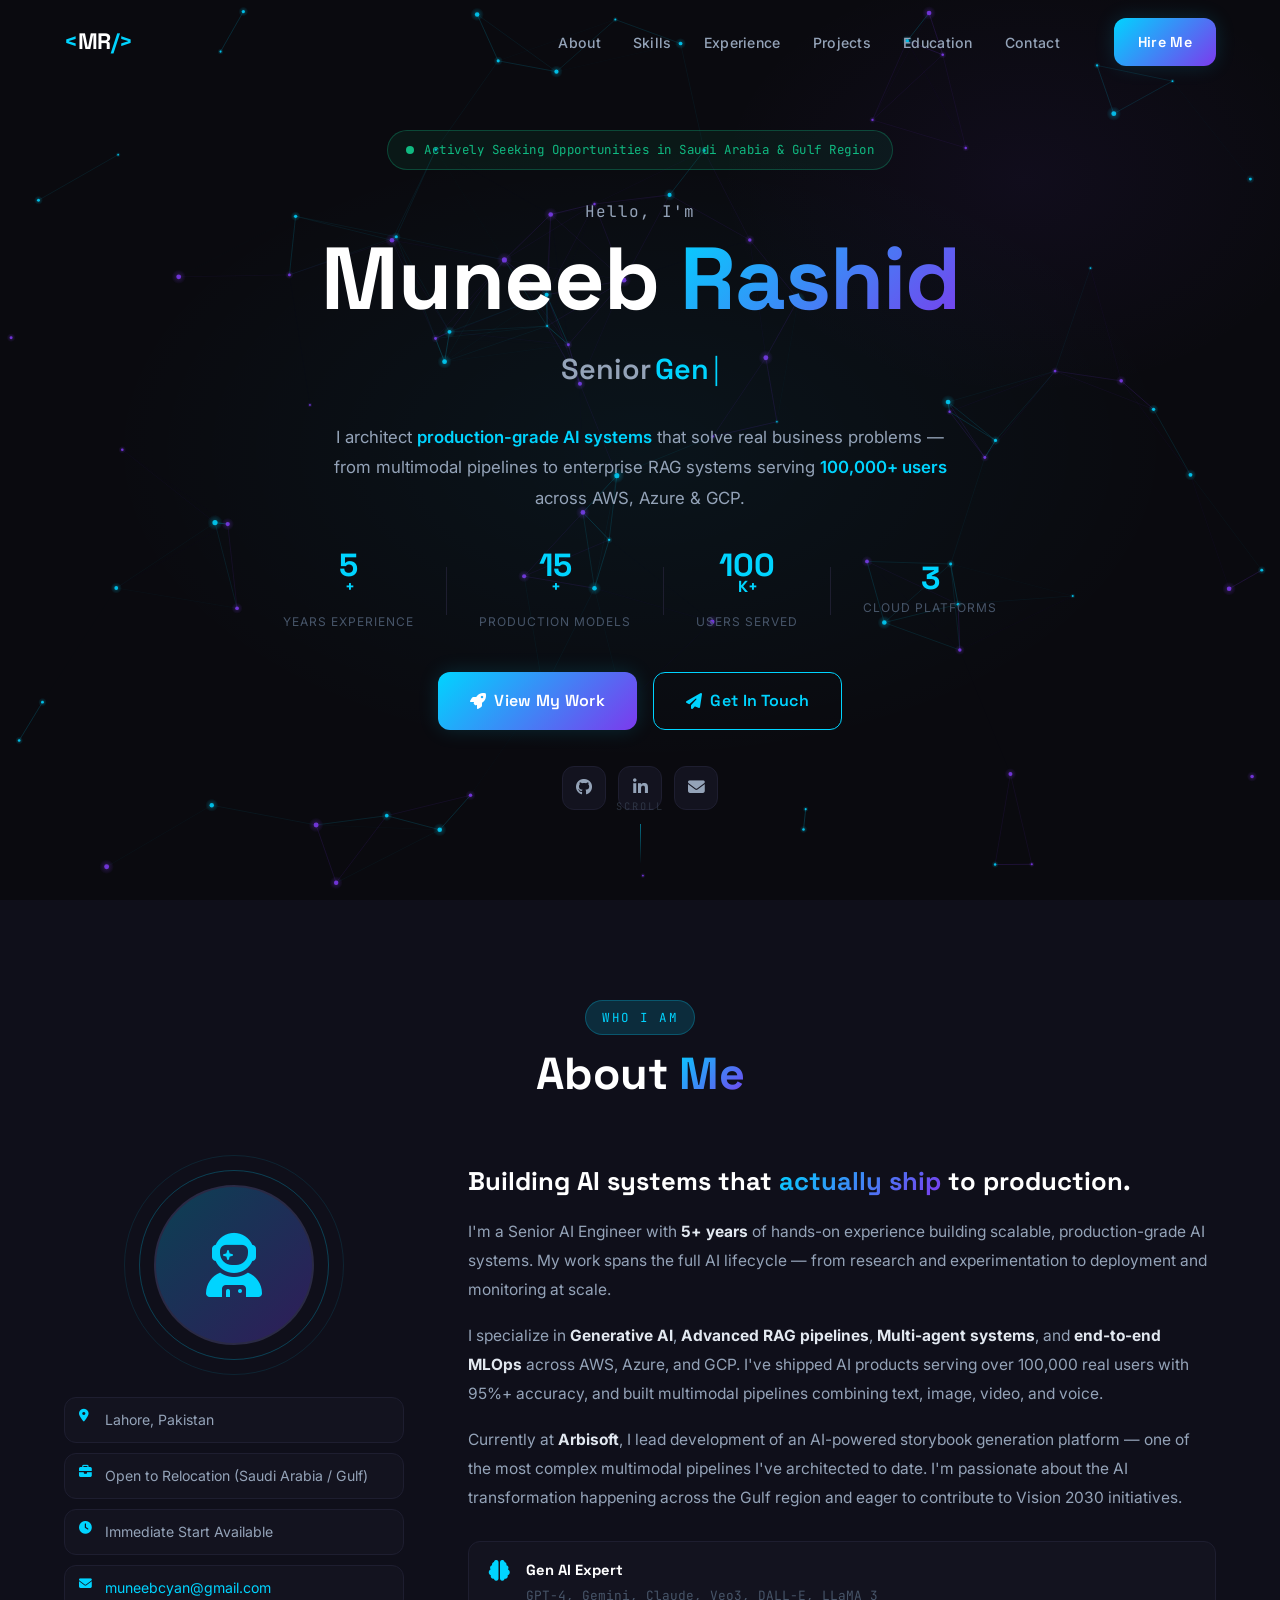
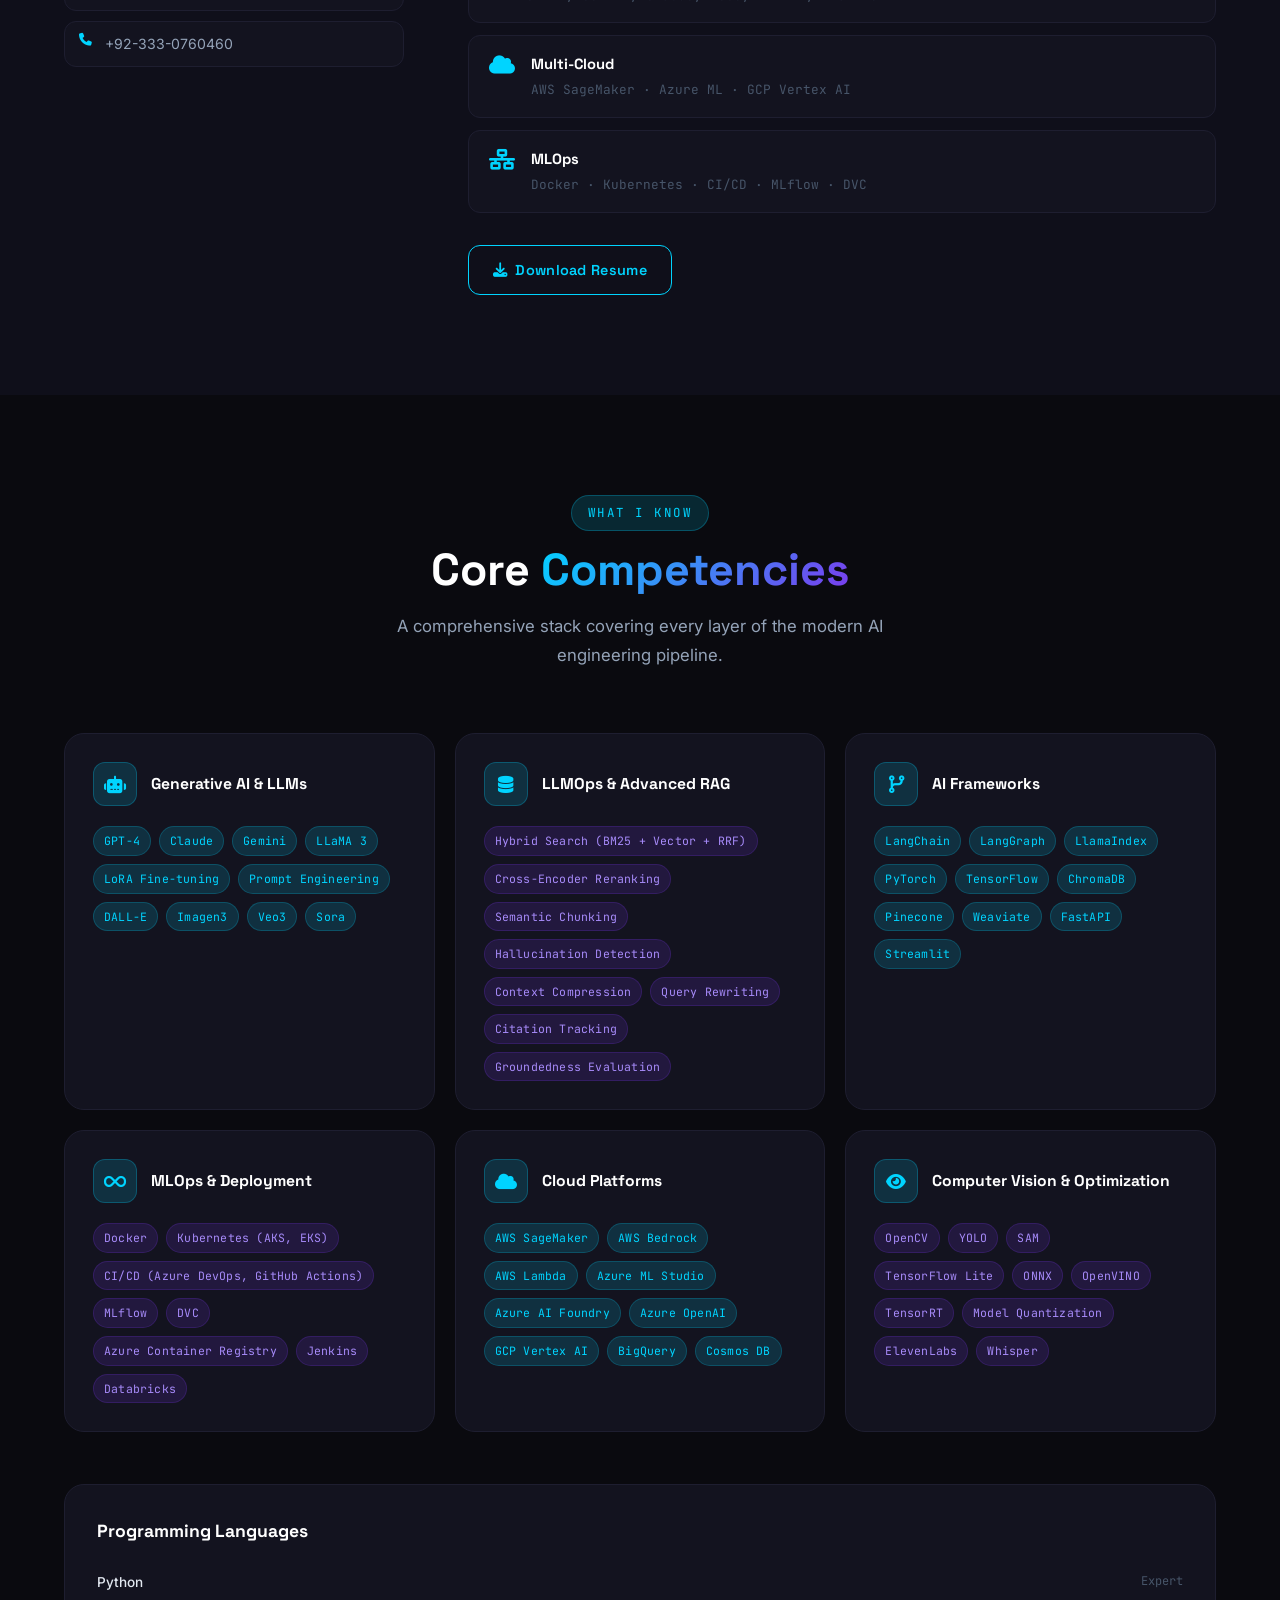
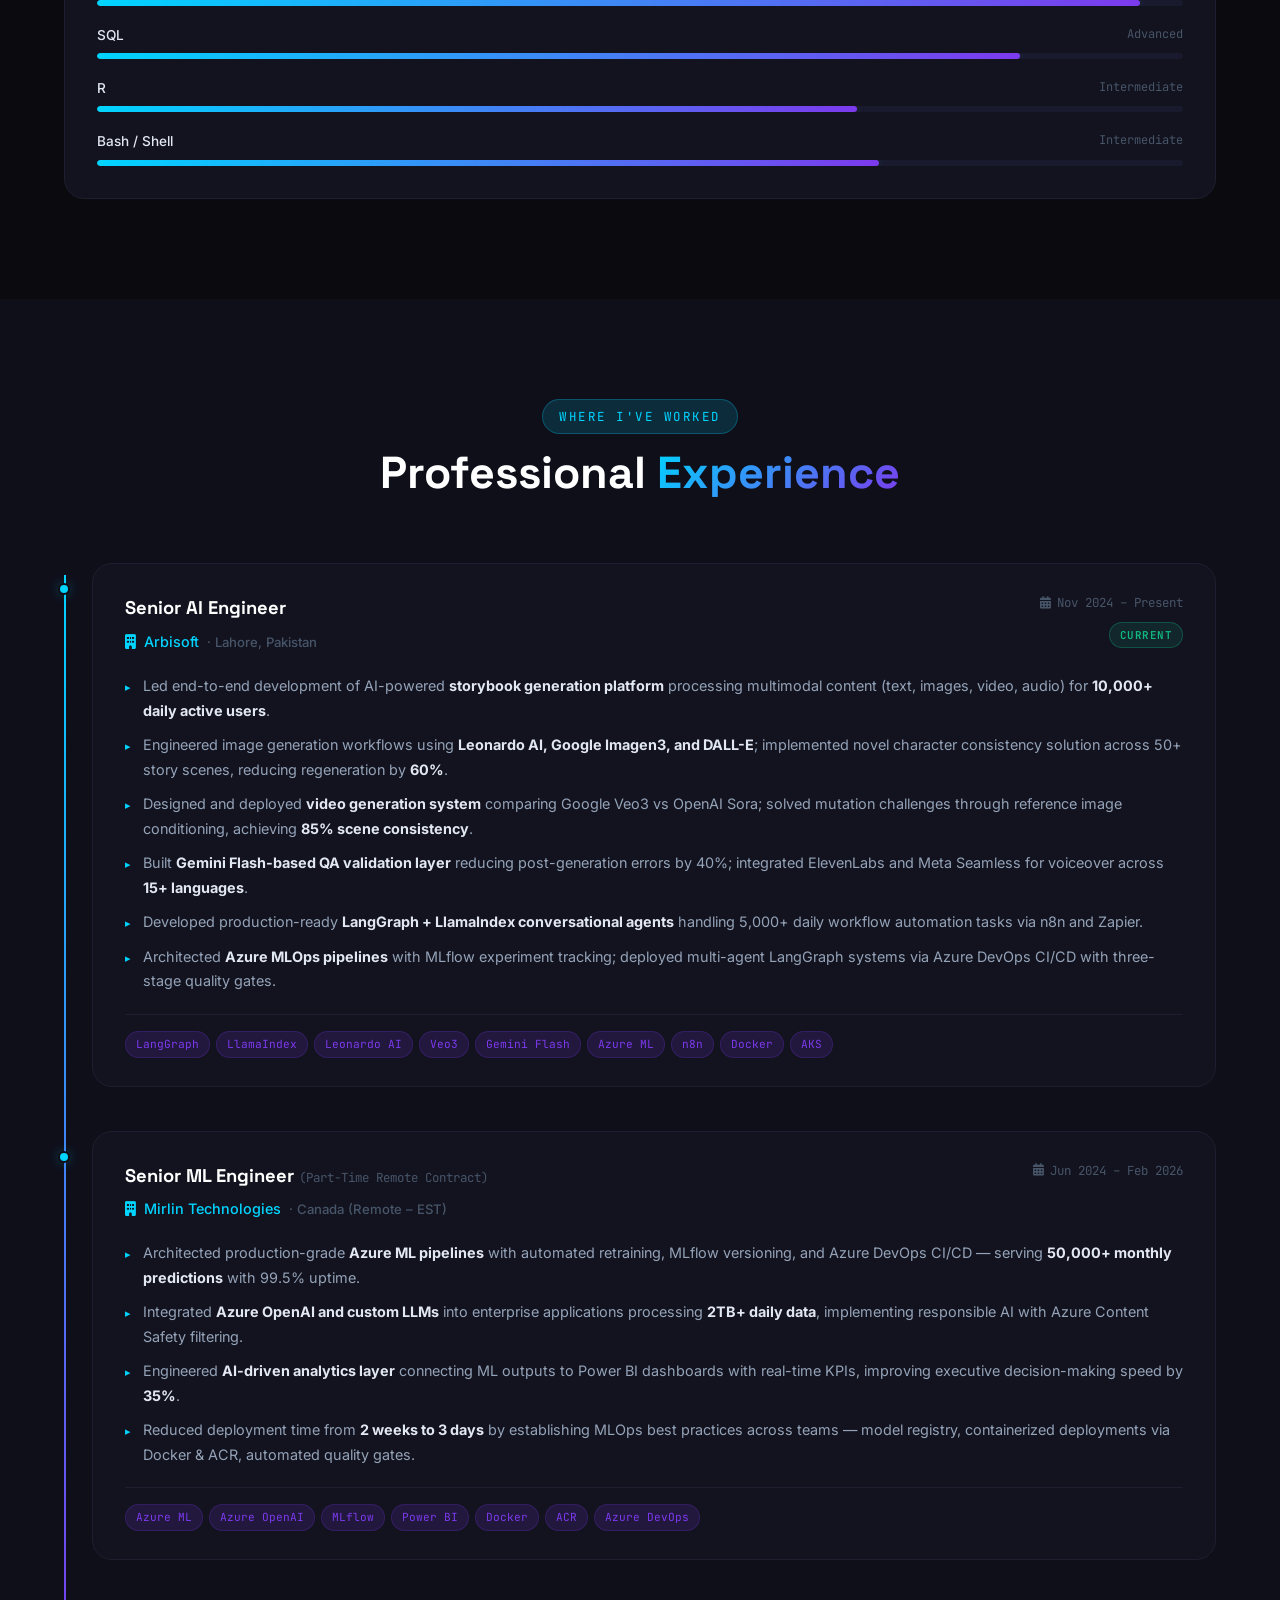
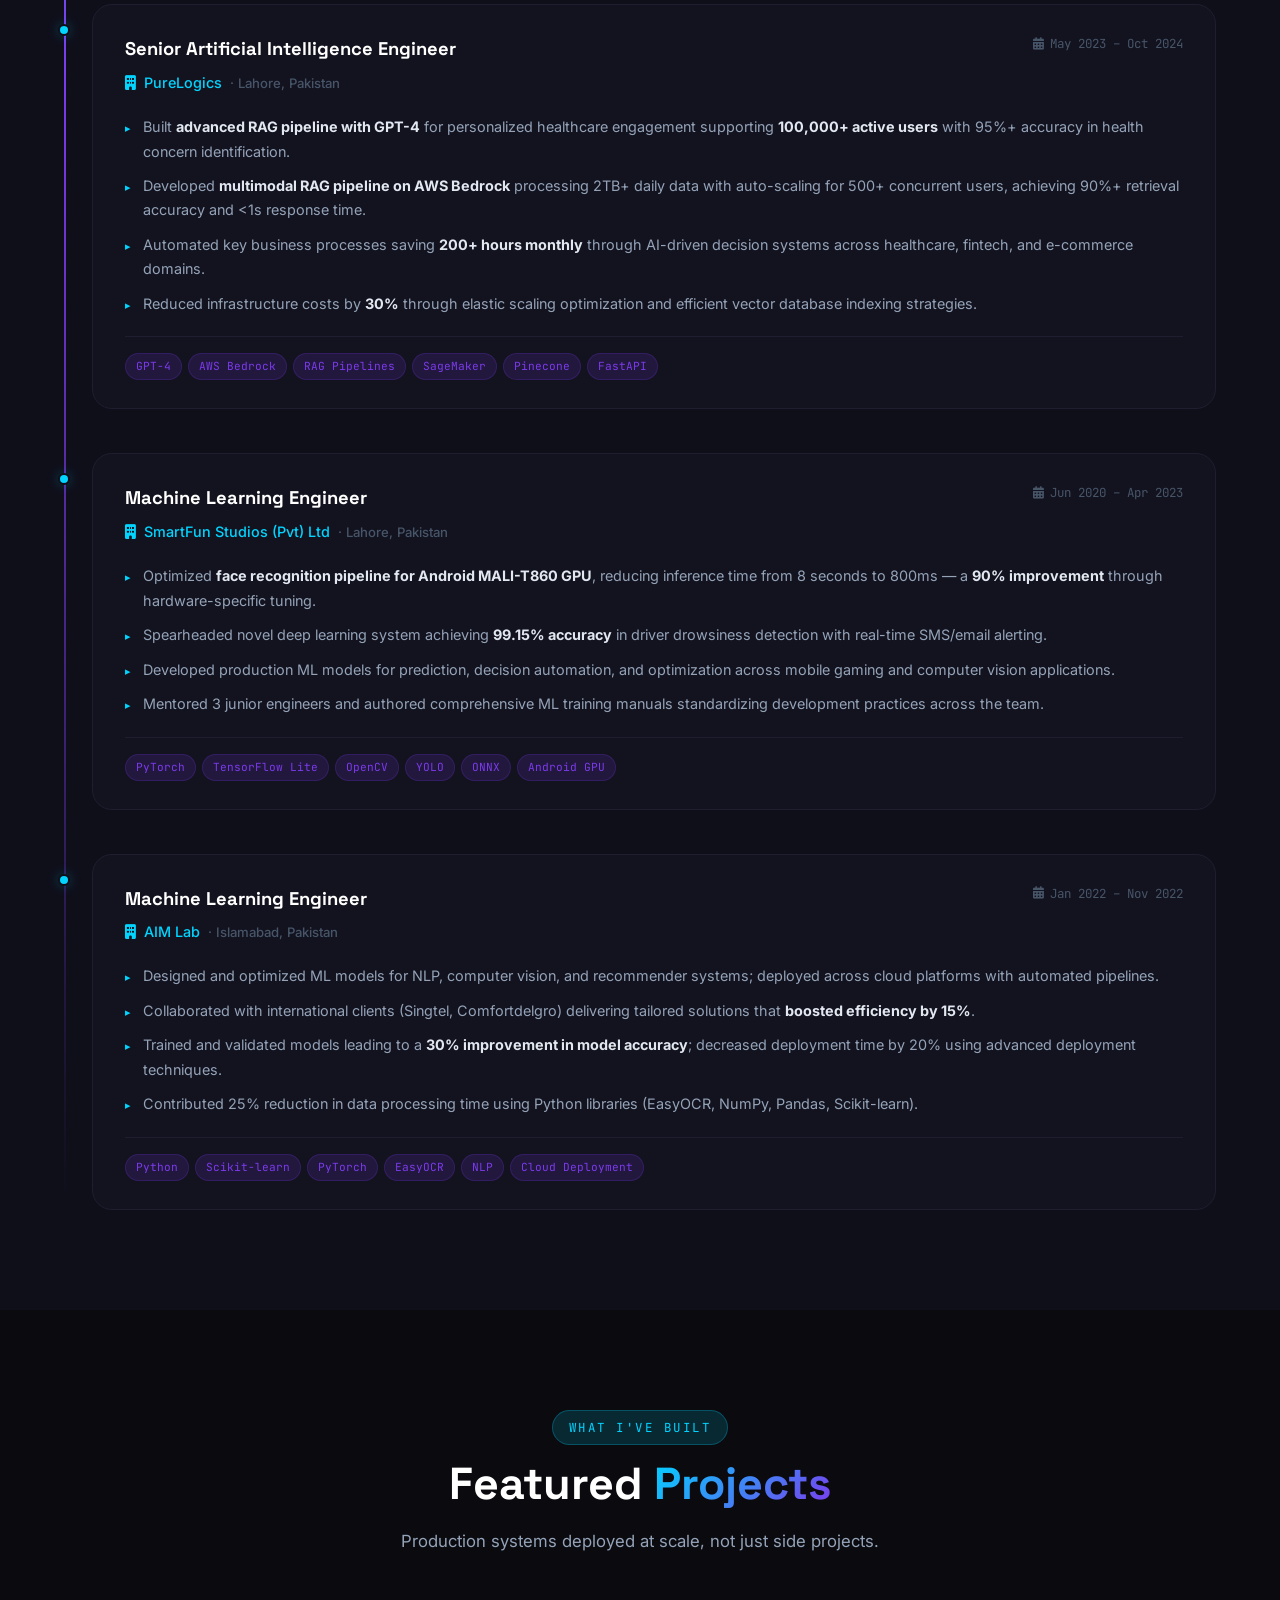
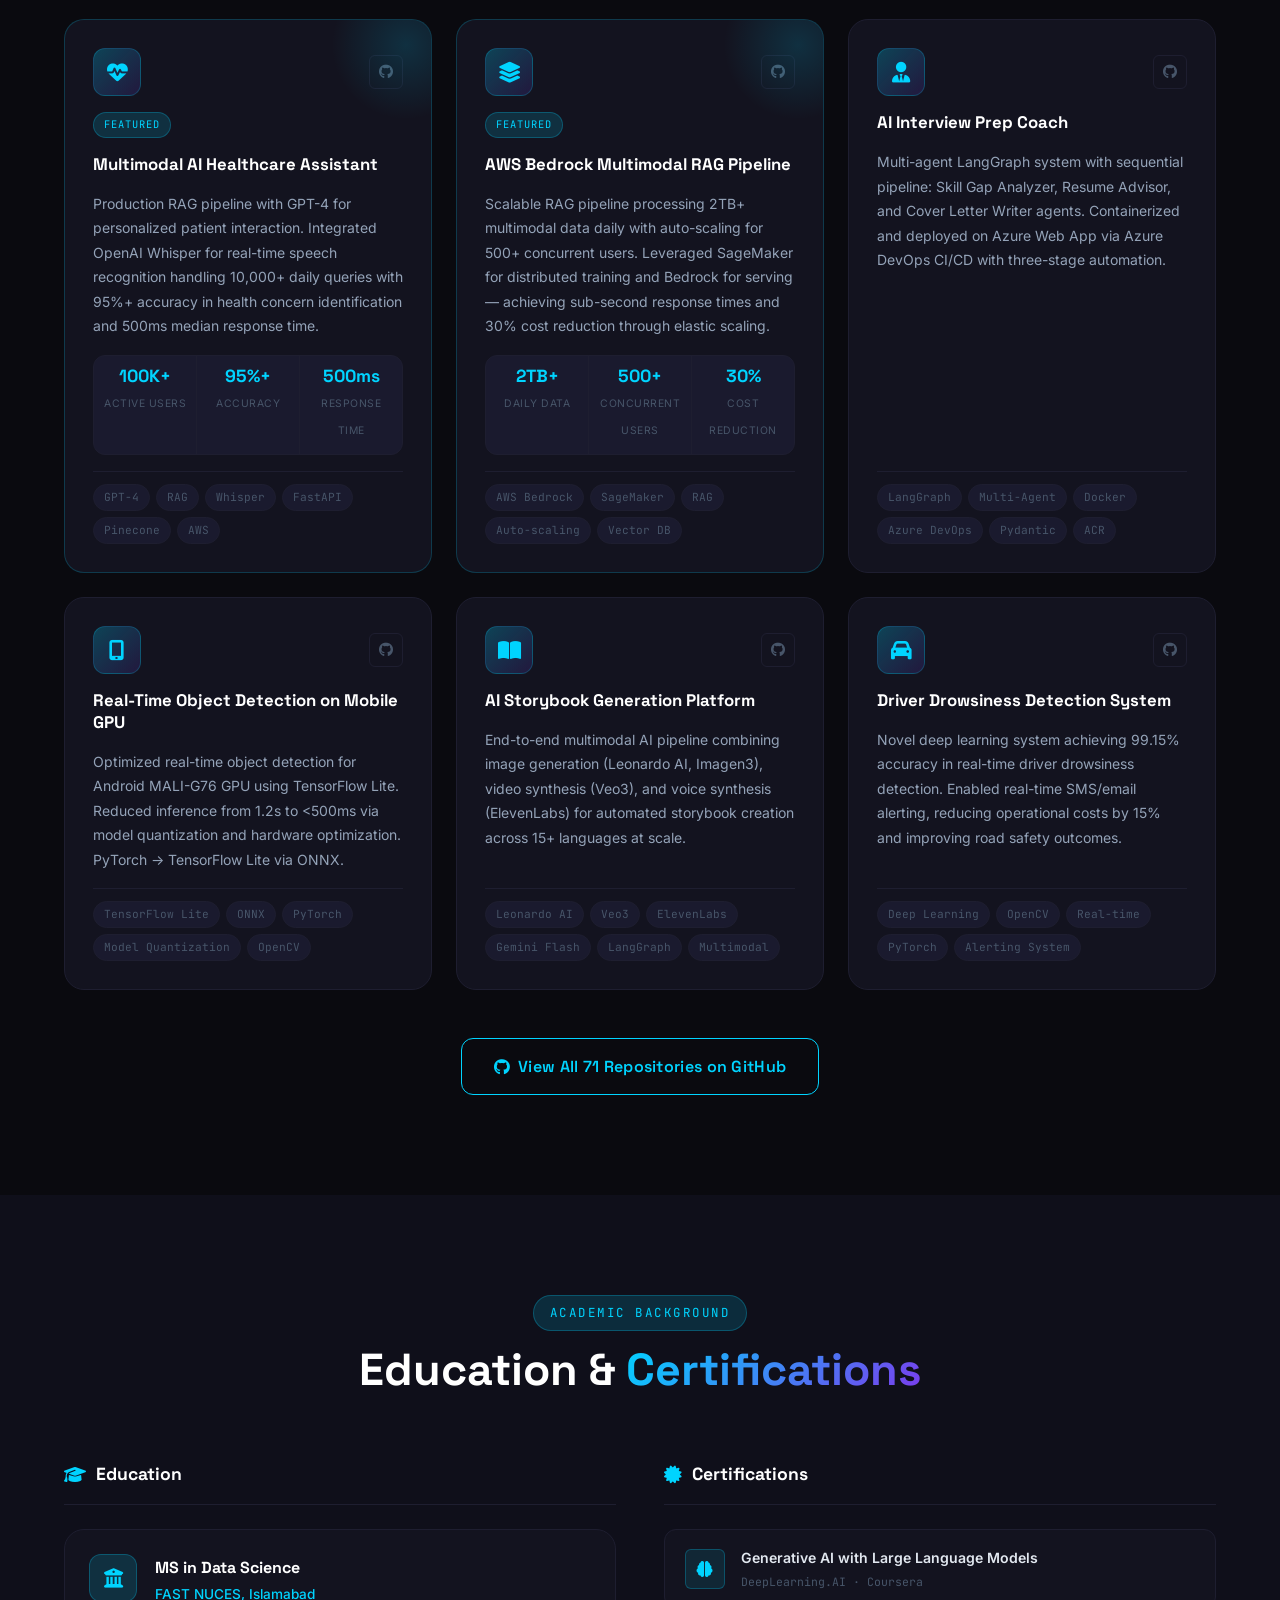
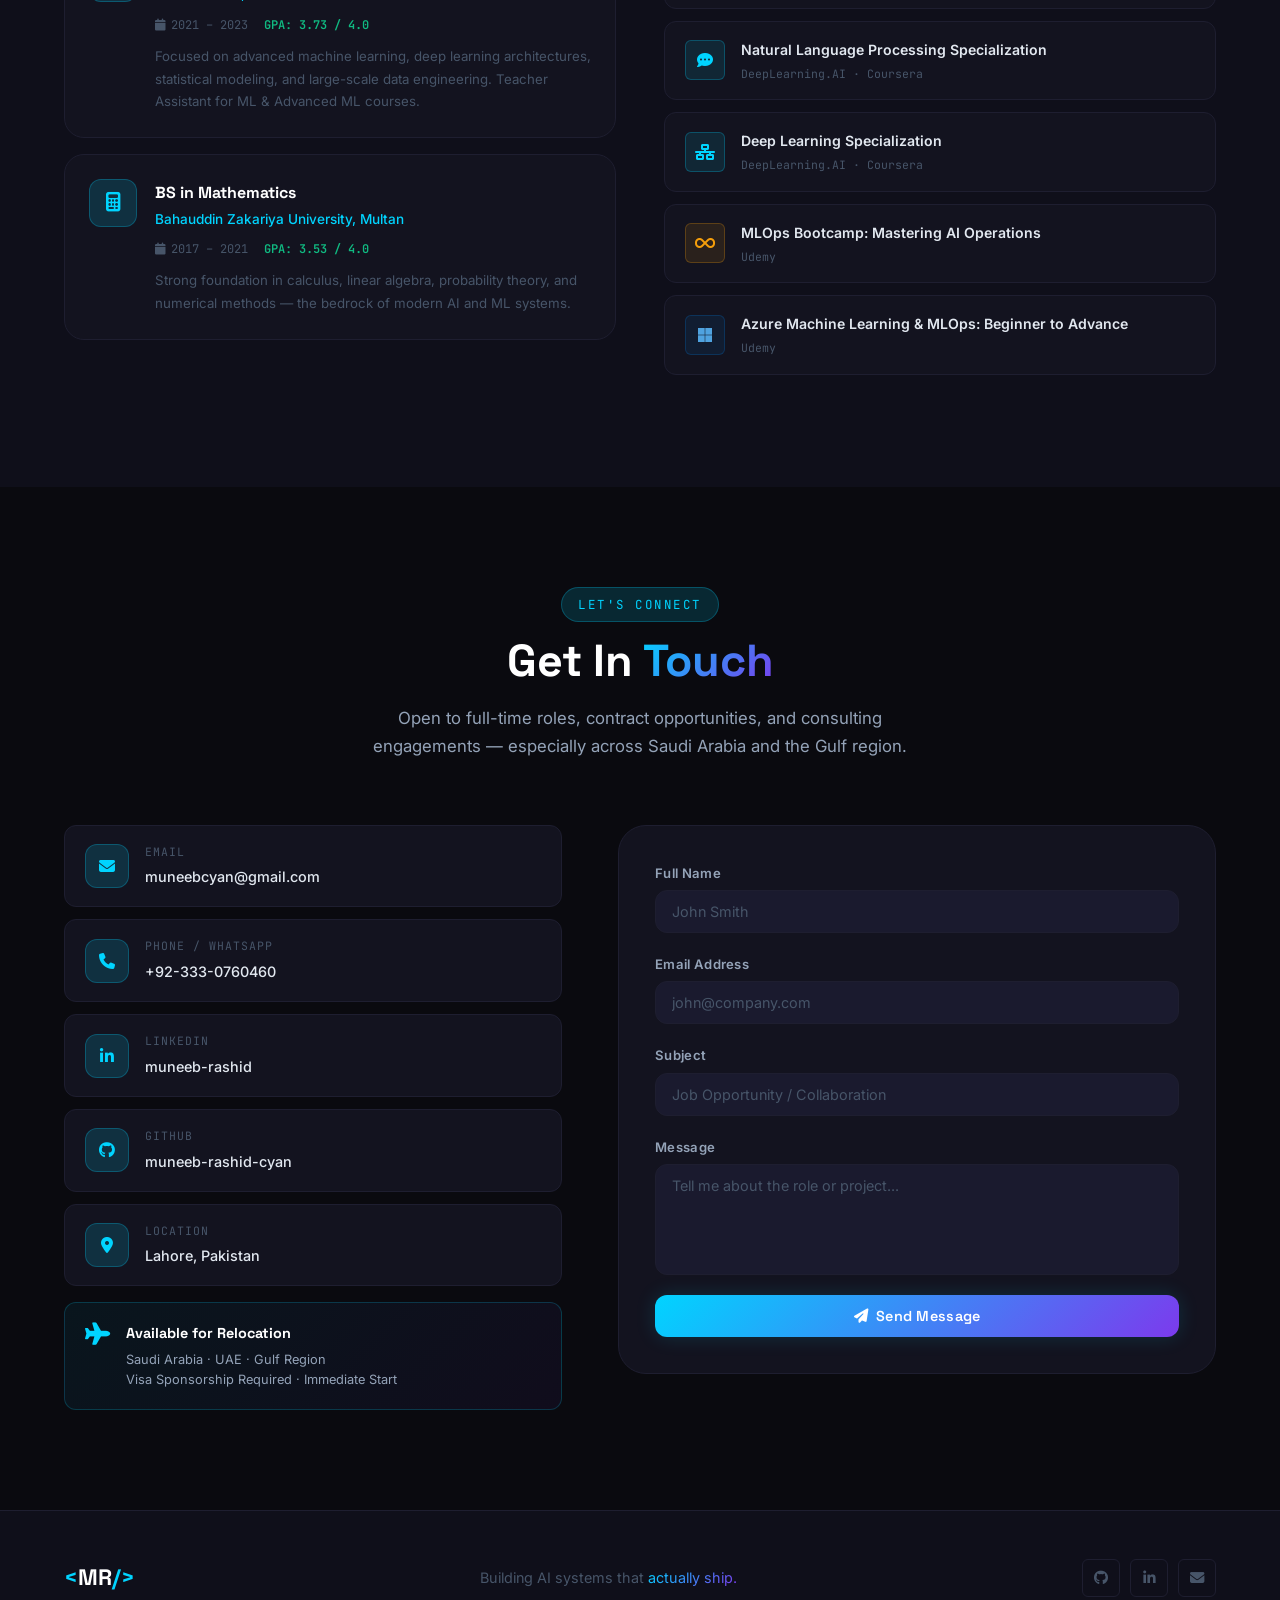
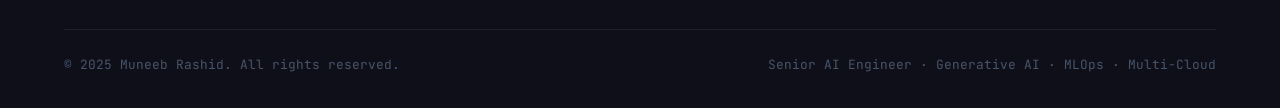
==== index.html @ ea2f7d93 "portfolio" ====
<!DOCTYPE html>
<html lang="en">
<head>
  <meta charset="UTF-8" />
  <meta name="viewport" content="width=device-width, initial-scale=1.0" />
  <meta name="description" content="Muneeb Rashid — Senior AI Engineer specializing in Generative AI, LLMs, MLOps, and production-grade AI systems across AWS, Azure, and GCP." />
  <meta name="keywords" content="AI Engineer, Generative AI, LLMs, MLOps, RAG, LangGraph, LlamaIndex, PyTorch, AWS, Azure, GCP, Pakistan" />
  <meta name="author" content="Muneeb Rashid" />

  <!-- Open Graph -->
  <meta property="og:title" content="Muneeb Rashid | Senior AI Engineer" />
  <meta property="og:description" content="Building production-grade AI systems that solve real business problems." />
  <meta property="og:type" content="website" />

  <title>Muneeb Rashid | Senior AI Engineer</title>

  <!-- Google Fonts -->
  <link rel="preconnect" href="https://fonts.googleapis.com" />
  <link rel="preconnect" href="https://fonts.gstatic.com" crossorigin />
  <link href="https://fonts.googleapis.com/css2?family=Inter:wght@300;400;500;600;700&family=Space+Grotesk:wght@400;500;600;700;800&family=JetBrains+Mono:wght@400;500&display=swap" rel="stylesheet" />

  <!-- Icons -->
  <link rel="stylesheet" href="https://cdnjs.cloudflare.com/ajax/libs/font-awesome/6.5.0/css/all.min.css" />

  <link rel="stylesheet" href="style.css" />
</head>
<body>

  <!-- ═══════════════════════════════════════════
       NAVIGATION
  ════════════════════════════════════════════ -->
  <nav class="navbar" id="navbar">
    <div class="nav-container">
      <a href="#hero" class="nav-logo">
        <span class="logo-bracket">&lt;</span>MR<span class="logo-bracket">/&gt;</span>
      </a>

      <ul class="nav-links" id="navLinks">
        <li><a href="#about"          class="nav-link">About</a></li>
        <li><a href="#skills"         class="nav-link">Skills</a></li>
        <li><a href="#experience"     class="nav-link">Experience</a></li>
        <li><a href="#projects"       class="nav-link">Projects</a></li>
        <li><a href="#education"      class="nav-link">Education</a></li>
        <li><a href="#contact"        class="nav-link">Contact</a></li>
      </ul>

      <a href="mailto:muneebcyan@gmail.com" class="nav-cta btn btn-primary">
        Hire Me
      </a>

      <button class="hamburger" id="hamburger" aria-label="Toggle menu">
        <span></span><span></span><span></span>
      </button>
    </div>
  </nav>

  <!-- Mobile Menu Overlay -->
  <div class="mobile-menu" id="mobileMenu">
    <ul>
      <li><a href="#about"      class="mobile-link">About</a></li>
      <li><a href="#skills"     class="mobile-link">Skills</a></li>
      <li><a href="#experience" class="mobile-link">Experience</a></li>
      <li><a href="#projects"   class="mobile-link">Projects</a></li>
      <li><a href="#education"  class="mobile-link">Education</a></li>
      <li><a href="#contact"    class="mobile-link">Contact</a></li>
    </ul>
  </div>

  <main>

    <!-- ═══════════════════════════════════════════
         HERO
    ════════════════════════════════════════════ -->
    <section class="hero" id="hero">
      <canvas id="particleCanvas"></canvas>

      <div class="hero-content">
        <!-- Availability Badge -->
        <div class="availability-badge" data-aos="fade-down">
          <span class="pulse-dot"></span>
          Actively Seeking Opportunities in Saudi Arabia &amp; Gulf Region
        </div>

        <p class="hero-greeting" data-aos="fade-up" data-aos-delay="100">
          Hello, I'm
        </p>

        <h1 class="hero-name" data-aos="fade-up" data-aos-delay="200">
          Muneeb <span class="text-gradient">Rashid</span>
        </h1>

        <div class="hero-title" data-aos="fade-up" data-aos-delay="300">
          <span class="static-text">Senior </span>
          <span class="dynamic-text" id="dynamicText"></span>
          <span class="cursor-blink">|</span>
        </div>

        <p class="hero-bio" data-aos="fade-up" data-aos-delay="400">
          I architect <span class="highlight">production-grade AI systems</span> that solve real business problems —
          from multimodal pipelines to enterprise RAG systems serving
          <span class="highlight">100,000+ users</span> across AWS, Azure &amp; GCP.
        </p>

        <!-- Hero Stats -->
        <div class="hero-stats" data-aos="fade-up" data-aos-delay="500">
          <div class="hero-stat">
            <span class="stat-number" data-count="5">0</span>
            <span class="stat-plus">+</span>
            <span class="stat-label">Years Experience</span>
          </div>
          <div class="stat-divider"></div>
          <div class="hero-stat">
            <span class="stat-number" data-count="15">0</span>
            <span class="stat-plus">+</span>
            <span class="stat-label">Production Models</span>
          </div>
          <div class="stat-divider"></div>
          <div class="hero-stat">
            <span class="stat-number" data-count="100">0</span>
            <span class="stat-plus">K+</span>
            <span class="stat-label">Users Served</span>
          </div>
          <div class="stat-divider"></div>
          <div class="hero-stat">
            <span class="stat-number" data-count="3">0</span>
            <span class="stat-plus"></span>
            <span class="stat-label">Cloud Platforms</span>
          </div>
        </div>

        <!-- CTA Buttons -->
        <div class="hero-actions" data-aos="fade-up" data-aos-delay="600">
          <a href="#projects" class="btn btn-primary btn-lg">
            <i class="fas fa-rocket"></i> View My Work
          </a>
          <a href="#contact" class="btn btn-outline btn-lg">
            <i class="fas fa-paper-plane"></i> Get In Touch
          </a>
        </div>

        <!-- Social Links -->
        <div class="hero-socials" data-aos="fade-up" data-aos-delay="700">
          <a href="https://github.com/muneeb-rashid-cyan" target="_blank" rel="noopener" class="social-link" aria-label="GitHub">
            <i class="fab fa-github"></i>
          </a>
          <a href="https://linkedin.com/in/muneeb-rashid-2a5b31262" target="_blank" rel="noopener" class="social-link" aria-label="LinkedIn">
            <i class="fab fa-linkedin-in"></i>
          </a>
          <a href="mailto:muneebcyan@gmail.com" class="social-link" aria-label="Email">
            <i class="fas fa-envelope"></i>
          </a>
        </div>
      </div>

      <div class="hero-scroll-indicator">
        <span>Scroll</span>
        <div class="scroll-line"></div>
      </div>
    </section>

    <!-- ═══════════════════════════════════════════
         ABOUT
    ════════════════════════════════════════════ -->
    <section class="section about" id="about">
      <div class="container">
        <div class="section-header" data-aos="fade-up">
          <span class="section-tag">Who I Am</span>
          <h2 class="section-title">About <span class="text-gradient">Me</span></h2>
        </div>

        <div class="about-grid">
          <!-- Left: Avatar + quick facts -->
          <div class="about-visual" data-aos="fade-right">
            <div class="avatar-wrapper">
              <div class="avatar-placeholder">
                <i class="fas fa-user-astronaut"></i>
              </div>
              <div class="avatar-ring ring-1"></div>
              <div class="avatar-ring ring-2"></div>
            </div>

            <div class="quick-facts">
              <div class="fact-item">
                <i class="fas fa-map-marker-alt"></i>
                <span>Lahore, Pakistan</span>
              </div>
              <div class="fact-item">
                <i class="fas fa-briefcase"></i>
                <span>Open to Relocation (Saudi Arabia / Gulf)</span>
              </div>
              <div class="fact-item">
                <i class="fas fa-clock"></i>
                <span>Immediate Start Available</span>
              </div>
              <div class="fact-item">
                <i class="fas fa-envelope"></i>
                <a href="mailto:muneebcyan@gmail.com">muneebcyan@gmail.com</a>
              </div>
              <div class="fact-item">
                <i class="fas fa-phone"></i>
                <span>+92-333-0760460</span>
              </div>
            </div>
          </div>

          <!-- Right: Bio -->
          <div class="about-content" data-aos="fade-left">
            <h3 class="about-heading">
              Building AI systems that <span class="text-gradient">actually ship</span> to production.
            </h3>
            <p class="about-text">
              I'm a Senior AI Engineer with <strong>5+ years</strong> of hands-on experience building
              scalable, production-grade AI systems. My work spans the full AI lifecycle — from
              research and experimentation to deployment and monitoring at scale.
            </p>
            <p class="about-text">
              I specialize in <strong>Generative AI</strong>, <strong>Advanced RAG pipelines</strong>,
              <strong>Multi-agent systems</strong>, and <strong>end-to-end MLOps</strong> across
              AWS, Azure, and GCP. I've shipped AI products serving over 100,000 real users
              with 95%+ accuracy, and built multimodal pipelines combining text, image,
              video, and voice.
            </p>
            <p class="about-text">
              Currently at <strong>Arbisoft</strong>, I lead development of an AI-powered
              storybook generation platform — one of the most complex multimodal pipelines
              I've architected to date. I'm passionate about the AI transformation happening
              across the Gulf region and eager to contribute to Vision 2030 initiatives.
            </p>

            <div class="about-highlights">
              <div class="highlight-card">
                <i class="fas fa-brain"></i>
                <div>
                  <strong>Gen AI Expert</strong>
                  <p>GPT-4, Gemini, Claude, Veo3, DALL-E, LLaMA 3</p>
                </div>
              </div>
              <div class="highlight-card">
                <i class="fas fa-cloud"></i>
                <div>
                  <strong>Multi-Cloud</strong>
                  <p>AWS SageMaker · Azure ML · GCP Vertex AI</p>
                </div>
              </div>
              <div class="highlight-card">
                <i class="fas fa-network-wired"></i>
                <div>
                  <strong>MLOps</strong>
                  <p>Docker · Kubernetes · CI/CD · MLflow · DVC</p>
                </div>
              </div>
            </div>

            <a href="Muneeb_Rashid_ML (1).pdf" download class="btn btn-outline mt-24">
              <i class="fas fa-download"></i> Download Resume
            </a>
          </div>
        </div>
      </div>
    </section>

    <!-- ═══════════════════════════════════════════
         SKILLS
    ════════════════════════════════════════════ -->
    <section class="section skills" id="skills">
      <div class="container">
        <div class="section-header" data-aos="fade-up">
          <span class="section-tag">What I Know</span>
          <h2 class="section-title">Core <span class="text-gradient">Competencies</span></h2>
          <p class="section-subtitle">
            A comprehensive stack covering every layer of the modern AI engineering pipeline.
          </p>
        </div>

        <div class="skills-grid">

          <!-- Generative AI & LLMs -->
          <div class="skill-card" data-aos="fade-up" data-aos-delay="0">
            <div class="skill-card-header">
              <div class="skill-icon">
                <i class="fas fa-robot"></i>
              </div>
              <h3>Generative AI &amp; LLMs</h3>
            </div>
            <div class="skill-tags">
              <span class="tag tag-cyan">GPT-4</span>
              <span class="tag tag-cyan">Claude</span>
              <span class="tag tag-cyan">Gemini</span>
              <span class="tag tag-cyan">LLaMA 3</span>
              <span class="tag tag-cyan">LoRA Fine-tuning</span>
              <span class="tag tag-cyan">Prompt Engineering</span>
              <span class="tag tag-cyan">DALL-E</span>
              <span class="tag tag-cyan">Imagen3</span>
              <span class="tag tag-cyan">Veo3</span>
              <span class="tag tag-cyan">Sora</span>
            </div>
          </div>

          <!-- LLMOps & Advanced RAG -->
          <div class="skill-card" data-aos="fade-up" data-aos-delay="80">
            <div class="skill-card-header">
              <div class="skill-icon">
                <i class="fas fa-database"></i>
              </div>
              <h3>LLMOps &amp; Advanced RAG</h3>
            </div>
            <div class="skill-tags">
              <span class="tag tag-purple">Hybrid Search (BM25 + Vector + RRF)</span>
              <span class="tag tag-purple">Cross-Encoder Reranking</span>
              <span class="tag tag-purple">Semantic Chunking</span>
              <span class="tag tag-purple">Hallucination Detection</span>
              <span class="tag tag-purple">Context Compression</span>
              <span class="tag tag-purple">Query Rewriting</span>
              <span class="tag tag-purple">Citation Tracking</span>
              <span class="tag tag-purple">Groundedness Evaluation</span>
            </div>
          </div>

          <!-- AI Frameworks -->
          <div class="skill-card" data-aos="fade-up" data-aos-delay="160">
            <div class="skill-card-header">
              <div class="skill-icon">
                <i class="fas fa-code-branch"></i>
              </div>
              <h3>AI Frameworks</h3>
            </div>
            <div class="skill-tags">
              <span class="tag tag-cyan">LangChain</span>
              <span class="tag tag-cyan">LangGraph</span>
              <span class="tag tag-cyan">LlamaIndex</span>
              <span class="tag tag-cyan">PyTorch</span>
              <span class="tag tag-cyan">TensorFlow</span>
              <span class="tag tag-cyan">ChromaDB</span>
              <span class="tag tag-cyan">Pinecone</span>
              <span class="tag tag-cyan">Weaviate</span>
              <span class="tag tag-cyan">FastAPI</span>
              <span class="tag tag-cyan">Streamlit</span>
            </div>
          </div>

          <!-- MLOps & Deployment -->
          <div class="skill-card" data-aos="fade-up" data-aos-delay="240">
            <div class="skill-card-header">
              <div class="skill-icon">
                <i class="fas fa-infinity"></i>
              </div>
              <h3>MLOps &amp; Deployment</h3>
            </div>
            <div class="skill-tags">
              <span class="tag tag-purple">Docker</span>
              <span class="tag tag-purple">Kubernetes (AKS, EKS)</span>
              <span class="tag tag-purple">CI/CD (Azure DevOps, GitHub Actions)</span>
              <span class="tag tag-purple">MLflow</span>
              <span class="tag tag-purple">DVC</span>
              <span class="tag tag-purple">Azure Container Registry</span>
              <span class="tag tag-purple">Jenkins</span>
              <span class="tag tag-purple">Databricks</span>
            </div>
          </div>

          <!-- Cloud Platforms -->
          <div class="skill-card" data-aos="fade-up" data-aos-delay="320">
            <div class="skill-card-header">
              <div class="skill-icon">
                <i class="fas fa-cloud"></i>
              </div>
              <h3>Cloud Platforms</h3>
            </div>
            <div class="skill-tags">
              <span class="tag tag-cyan">AWS SageMaker</span>
              <span class="tag tag-cyan">AWS Bedrock</span>
              <span class="tag tag-cyan">AWS Lambda</span>
              <span class="tag tag-cyan">Azure ML Studio</span>
              <span class="tag tag-cyan">Azure AI Foundry</span>
              <span class="tag tag-cyan">Azure OpenAI</span>
              <span class="tag tag-cyan">GCP Vertex AI</span>
              <span class="tag tag-cyan">BigQuery</span>
              <span class="tag tag-cyan">Cosmos DB</span>
            </div>
          </div>

          <!-- Computer Vision & Optimization -->
          <div class="skill-card" data-aos="fade-up" data-aos-delay="400">
            <div class="skill-card-header">
              <div class="skill-icon">
                <i class="fas fa-eye"></i>
              </div>
              <h3>Computer Vision &amp; Optimization</h3>
            </div>
            <div class="skill-tags">
              <span class="tag tag-purple">OpenCV</span>
              <span class="tag tag-purple">YOLO</span>
              <span class="tag tag-purple">SAM</span>
              <span class="tag tag-purple">TensorFlow Lite</span>
              <span class="tag tag-purple">ONNX</span>
              <span class="tag tag-purple">OpenVINO</span>
              <span class="tag tag-purple">TensorRT</span>
              <span class="tag tag-purple">Model Quantization</span>
              <span class="tag tag-purple">ElevenLabs</span>
              <span class="tag tag-purple">Whisper</span>
            </div>
          </div>

        </div>

        <!-- Programming Languages bar -->
        <div class="lang-bar-wrapper" data-aos="fade-up">
          <h3 class="lang-bar-title">Programming Languages</h3>
          <div class="lang-bars">
            <div class="lang-bar-item">
              <div class="lang-info">
                <span>Python</span><span>Expert</span>
              </div>
              <div class="progress-track">
                <div class="progress-fill" data-width="96"></div>
              </div>
            </div>
            <div class="lang-bar-item">
              <div class="lang-info">
                <span>SQL</span><span>Advanced</span>
              </div>
              <div class="progress-track">
                <div class="progress-fill" data-width="85"></div>
              </div>
            </div>
            <div class="lang-bar-item">
              <div class="lang-info">
                <span>R</span><span>Intermediate</span>
              </div>
              <div class="progress-track">
                <div class="progress-fill" data-width="70"></div>
              </div>
            </div>
            <div class="lang-bar-item">
              <div class="lang-info">
                <span>Bash / Shell</span><span>Intermediate</span>
              </div>
              <div class="progress-track">
                <div class="progress-fill" data-width="72"></div>
              </div>
            </div>
          </div>
        </div>

      </div>
    </section>

    <!-- ═══════════════════════════════════════════
         EXPERIENCE
    ════════════════════════════════════════════ -->
    <section class="section experience" id="experience">
      <div class="container">
        <div class="section-header" data-aos="fade-up">
          <span class="section-tag">Where I've Worked</span>
          <h2 class="section-title">Professional <span class="text-gradient">Experience</span></h2>
        </div>

        <div class="timeline">

          <!-- Arbisoft -->
          <div class="timeline-item" data-aos="fade-up">
            <div class="timeline-dot"></div>
            <div class="timeline-card">
              <div class="timeline-header">
                <div>
                  <h3 class="job-title">Senior AI Engineer</h3>
                  <p class="company-name">
                    <i class="fas fa-building"></i> Arbisoft
                    <span class="company-location">· Lahore, Pakistan</span>
                  </p>
                </div>
                <div class="job-meta">
                  <span class="job-period">
                    <i class="fas fa-calendar-alt"></i> Nov 2024 – Present
                  </span>
                  <span class="job-badge current">Current</span>
                </div>
              </div>
              <ul class="job-bullets">
                <li>Led end-to-end development of AI-powered <strong>storybook generation platform</strong> processing multimodal content (text, images, video, audio) for <strong>10,000+ daily active users</strong>.</li>
                <li>Engineered image generation workflows using <strong>Leonardo AI, Google Imagen3, and DALL-E</strong>; implemented novel character consistency solution across 50+ story scenes, reducing regeneration by <strong>60%</strong>.</li>
                <li>Designed and deployed <strong>video generation system</strong> comparing Google Veo3 vs OpenAI Sora; solved mutation challenges through reference image conditioning, achieving <strong>85% scene consistency</strong>.</li>
                <li>Built <strong>Gemini Flash-based QA validation layer</strong> reducing post-generation errors by 40%; integrated ElevenLabs and Meta Seamless for voiceover across <strong>15+ languages</strong>.</li>
                <li>Developed production-ready <strong>LangGraph + LlamaIndex conversational agents</strong> handling 5,000+ daily workflow automation tasks via n8n and Zapier.</li>
                <li>Architected <strong>Azure MLOps pipelines</strong> with MLflow experiment tracking; deployed multi-agent LangGraph systems via Azure DevOps CI/CD with three-stage quality gates.</li>
              </ul>
              <div class="job-stack">
                <span class="stack-tag">LangGraph</span><span class="stack-tag">LlamaIndex</span>
                <span class="stack-tag">Leonardo AI</span><span class="stack-tag">Veo3</span>
                <span class="stack-tag">Gemini Flash</span><span class="stack-tag">Azure ML</span>
                <span class="stack-tag">n8n</span><span class="stack-tag">Docker</span><span class="stack-tag">AKS</span>
              </div>
            </div>
          </div>

          <!-- Mirlin Technologies -->
          <div class="timeline-item" data-aos="fade-up">
            <div class="timeline-dot"></div>
            <div class="timeline-card">
              <div class="timeline-header">
                <div>
                  <h3 class="job-title">Senior ML Engineer <span class="job-type">(Part-Time Remote Contract)</span></h3>
                  <p class="company-name">
                    <i class="fas fa-building"></i> Mirlin Technologies
                    <span class="company-location">· Canada (Remote – EST)</span>
                  </p>
                </div>
                <div class="job-meta">
                  <span class="job-period">
                    <i class="fas fa-calendar-alt"></i> Jun 2024 – Feb 2026
                  </span>
                </div>
              </div>
              <ul class="job-bullets">
                <li>Architected production-grade <strong>Azure ML pipelines</strong> with automated retraining, MLflow versioning, and Azure DevOps CI/CD — serving <strong>50,000+ monthly predictions</strong> with 99.5% uptime.</li>
                <li>Integrated <strong>Azure OpenAI and custom LLMs</strong> into enterprise applications processing <strong>2TB+ daily data</strong>, implementing responsible AI with Azure Content Safety filtering.</li>
                <li>Engineered <strong>AI-driven analytics layer</strong> connecting ML outputs to Power BI dashboards with real-time KPIs, improving executive decision-making speed by <strong>35%</strong>.</li>
                <li>Reduced deployment time from <strong>2 weeks to 3 days</strong> by establishing MLOps best practices across teams — model registry, containerized deployments via Docker &amp; ACR, automated quality gates.</li>
              </ul>
              <div class="job-stack">
                <span class="stack-tag">Azure ML</span><span class="stack-tag">Azure OpenAI</span>
                <span class="stack-tag">MLflow</span><span class="stack-tag">Power BI</span>
                <span class="stack-tag">Docker</span><span class="stack-tag">ACR</span><span class="stack-tag">Azure DevOps</span>
              </div>
            </div>
          </div>

          <!-- PureLogics -->
          <div class="timeline-item" data-aos="fade-up">
            <div class="timeline-dot"></div>
            <div class="timeline-card">
              <div class="timeline-header">
                <div>
                  <h3 class="job-title">Senior Artificial Intelligence Engineer</h3>
                  <p class="company-name">
                    <i class="fas fa-building"></i> PureLogics
                    <span class="company-location">· Lahore, Pakistan</span>
                  </p>
                </div>
                <div class="job-meta">
                  <span class="job-period">
                    <i class="fas fa-calendar-alt"></i> May 2023 – Oct 2024
                  </span>
                </div>
              </div>
              <ul class="job-bullets">
                <li>Built <strong>advanced RAG pipeline with GPT-4</strong> for personalized healthcare engagement supporting <strong>100,000+ active users</strong> with 95%+ accuracy in health concern identification.</li>
                <li>Developed <strong>multimodal RAG pipeline on AWS Bedrock</strong> processing 2TB+ daily data with auto-scaling for 500+ concurrent users, achieving 90%+ retrieval accuracy and &lt;1s response time.</li>
                <li>Automated key business processes saving <strong>200+ hours monthly</strong> through AI-driven decision systems across healthcare, fintech, and e-commerce domains.</li>
                <li>Reduced infrastructure costs by <strong>30%</strong> through elastic scaling optimization and efficient vector database indexing strategies.</li>
              </ul>
              <div class="job-stack">
                <span class="stack-tag">GPT-4</span><span class="stack-tag">AWS Bedrock</span>
                <span class="stack-tag">RAG Pipelines</span><span class="stack-tag">SageMaker</span>
                <span class="stack-tag">Pinecone</span><span class="stack-tag">FastAPI</span>
              </div>
            </div>
          </div>

          <!-- SmartFun Studios -->
          <div class="timeline-item" data-aos="fade-up">
            <div class="timeline-dot"></div>
            <div class="timeline-card">
              <div class="timeline-header">
                <div>
                  <h3 class="job-title">Machine Learning Engineer</h3>
                  <p class="company-name">
                    <i class="fas fa-building"></i> SmartFun Studios (Pvt) Ltd
                    <span class="company-location">· Lahore, Pakistan</span>
                  </p>
                </div>
                <div class="job-meta">
                  <span class="job-period">
                    <i class="fas fa-calendar-alt"></i> Jun 2020 – Apr 2023
                  </span>
                </div>
              </div>
              <ul class="job-bullets">
                <li>Optimized <strong>face recognition pipeline for Android MALI-T860 GPU</strong>, reducing inference time from 8 seconds to 800ms — a <strong>90% improvement</strong> through hardware-specific tuning.</li>
                <li>Spearheaded novel deep learning system achieving <strong>99.15% accuracy</strong> in driver drowsiness detection with real-time SMS/email alerting.</li>
                <li>Developed production ML models for prediction, decision automation, and optimization across mobile gaming and computer vision applications.</li>
                <li>Mentored 3 junior engineers and authored comprehensive ML training manuals standardizing development practices across the team.</li>
              </ul>
              <div class="job-stack">
                <span class="stack-tag">PyTorch</span><span class="stack-tag">TensorFlow Lite</span>
                <span class="stack-tag">OpenCV</span><span class="stack-tag">YOLO</span>
                <span class="stack-tag">ONNX</span><span class="stack-tag">Android GPU</span>
              </div>
            </div>
          </div>

          <!-- AIM Lab -->
          <div class="timeline-item" data-aos="fade-up">
            <div class="timeline-dot"></div>
            <div class="timeline-card">
              <div class="timeline-header">
                <div>
                  <h3 class="job-title">Machine Learning Engineer</h3>
                  <p class="company-name">
                    <i class="fas fa-building"></i> AIM Lab
                    <span class="company-location">· Islamabad, Pakistan</span>
                  </p>
                </div>
                <div class="job-meta">
                  <span class="job-period">
                    <i class="fas fa-calendar-alt"></i> Jan 2022 – Nov 2022
                  </span>
                </div>
              </div>
              <ul class="job-bullets">
                <li>Designed and optimized ML models for NLP, computer vision, and recommender systems; deployed across cloud platforms with automated pipelines.</li>
                <li>Collaborated with international clients (Singtel, Comfortdelgro) delivering tailored solutions that <strong>boosted efficiency by 15%</strong>.</li>
                <li>Trained and validated models leading to a <strong>30% improvement in model accuracy</strong>; decreased deployment time by 20% using advanced deployment techniques.</li>
                <li>Contributed 25% reduction in data processing time using Python libraries (EasyOCR, NumPy, Pandas, Scikit-learn).</li>
              </ul>
              <div class="job-stack">
                <span class="stack-tag">Python</span><span class="stack-tag">Scikit-learn</span>
                <span class="stack-tag">PyTorch</span><span class="stack-tag">EasyOCR</span>
                <span class="stack-tag">NLP</span><span class="stack-tag">Cloud Deployment</span>
              </div>
            </div>
          </div>

        </div><!-- /timeline -->
      </div>
    </section>

    <!-- ═══════════════════════════════════════════
         PROJECTS
    ════════════════════════════════════════════ -->
    <section class="section projects" id="projects">
      <div class="container">
        <div class="section-header" data-aos="fade-up">
          <span class="section-tag">What I've Built</span>
          <h2 class="section-title">Featured <span class="text-gradient">Projects</span></h2>
          <p class="section-subtitle">
            Production systems deployed at scale, not just side projects.
          </p>
        </div>

        <div class="projects-grid">

          <!-- Project 1: Healthcare AI -->
          <div class="project-card featured" data-aos="fade-up" data-aos-delay="0">
            <div class="project-card-inner">
              <div class="project-glow"></div>
              <div class="project-header">
                <div class="project-icon">
                  <i class="fas fa-heartbeat"></i>
                </div>
                <div class="project-links">
                  <a href="https://github.com/muneeb-rashid-cyan" target="_blank" rel="noopener" title="GitHub">
                    <i class="fab fa-github"></i>
                  </a>
                </div>
              </div>
              <div class="project-featured-badge">Featured</div>
              <h3 class="project-title">Multimodal AI Healthcare Assistant</h3>
              <p class="project-description">
                Production RAG pipeline with GPT-4 for personalized patient interaction.
                Integrated OpenAI Whisper for real-time speech recognition handling
                10,000+ daily queries with 95%+ accuracy in health concern identification
                and 500ms median response time.
              </p>
              <div class="project-metrics">
                <div class="metric">
                  <span class="metric-value">100K+</span>
                  <span class="metric-label">Active Users</span>
                </div>
                <div class="metric">
                  <span class="metric-value">95%+</span>
                  <span class="metric-label">Accuracy</span>
                </div>
                <div class="metric">
                  <span class="metric-value">500ms</span>
                  <span class="metric-label">Response Time</span>
                </div>
              </div>
              <div class="project-tags">
                <span>GPT-4</span><span>RAG</span><span>Whisper</span>
                <span>FastAPI</span><span>Pinecone</span><span>AWS</span>
              </div>
            </div>
          </div>

          <!-- Project 2: AWS Bedrock RAG -->
          <div class="project-card featured" data-aos="fade-up" data-aos-delay="100">
            <div class="project-card-inner">
              <div class="project-glow"></div>
              <div class="project-header">
                <div class="project-icon">
                  <i class="fas fa-layer-group"></i>
                </div>
                <div class="project-links">
                  <a href="https://github.com/muneeb-rashid-cyan" target="_blank" rel="noopener" title="GitHub">
                    <i class="fab fa-github"></i>
                  </a>
                </div>
              </div>
              <div class="project-featured-badge">Featured</div>
              <h3 class="project-title">AWS Bedrock Multimodal RAG Pipeline</h3>
              <p class="project-description">
                Scalable RAG pipeline processing 2TB+ multimodal data daily with
                auto-scaling for 500+ concurrent users. Leveraged SageMaker for
                distributed training and Bedrock for serving — achieving sub-second
                response times and 30% cost reduction through elastic scaling.
              </p>
              <div class="project-metrics">
                <div class="metric">
                  <span class="metric-value">2TB+</span>
                  <span class="metric-label">Daily Data</span>
                </div>
                <div class="metric">
                  <span class="metric-value">500+</span>
                  <span class="metric-label">Concurrent Users</span>
                </div>
                <div class="metric">
                  <span class="metric-value">30%</span>
                  <span class="metric-label">Cost Reduction</span>
                </div>
              </div>
              <div class="project-tags">
                <span>AWS Bedrock</span><span>SageMaker</span><span>RAG</span>
                <span>Auto-scaling</span><span>Vector DB</span>
              </div>
            </div>
          </div>

          <!-- Project 3: AI Interview Coach -->
          <div class="project-card" data-aos="fade-up" data-aos-delay="200">
            <div class="project-card-inner">
              <div class="project-glow"></div>
              <div class="project-header">
                <div class="project-icon">
                  <i class="fas fa-user-tie"></i>
                </div>
                <div class="project-links">
                  <a href="https://github.com/muneeb-rashid-cyan" target="_blank" rel="noopener" title="GitHub">
                    <i class="fab fa-github"></i>
                  </a>
                </div>
              </div>
              <h3 class="project-title">AI Interview Prep Coach</h3>
              <p class="project-description">
                Multi-agent LangGraph system with sequential pipeline: Skill Gap Analyzer,
                Resume Advisor, and Cover Letter Writer agents. Containerized and deployed
                on Azure Web App via Azure DevOps CI/CD with three-stage automation.
              </p>
              <div class="project-tags">
                <span>LangGraph</span><span>Multi-Agent</span><span>Docker</span>
                <span>Azure DevOps</span><span>Pydantic</span><span>ACR</span>
              </div>
            </div>
          </div>

          <!-- Project 4: Object Detection -->
          <div class="project-card" data-aos="fade-up" data-aos-delay="300">
            <div class="project-card-inner">
              <div class="project-glow"></div>
              <div class="project-header">
                <div class="project-icon">
                  <i class="fas fa-mobile-alt"></i>
                </div>
                <div class="project-links">
                  <a href="https://github.com/muneeb-rashid-cyan" target="_blank" rel="noopener" title="GitHub">
                    <i class="fab fa-github"></i>
                  </a>
                </div>
              </div>
              <h3 class="project-title">Real-Time Object Detection on Mobile GPU</h3>
              <p class="project-description">
                Optimized real-time object detection for Android MALI-G76 GPU using
                TensorFlow Lite. Reduced inference from 1.2s to &lt;500ms via model
                quantization and hardware optimization. PyTorch → TensorFlow Lite via ONNX.
              </p>
              <div class="project-tags">
                <span>TensorFlow Lite</span><span>ONNX</span><span>PyTorch</span>
                <span>Model Quantization</span><span>OpenCV</span>
              </div>
            </div>
          </div>

          <!-- Project 5: Storybook AI -->
          <div class="project-card" data-aos="fade-up" data-aos-delay="400">
            <div class="project-card-inner">
              <div class="project-glow"></div>
              <div class="project-header">
                <div class="project-icon">
                  <i class="fas fa-book-open"></i>
                </div>
                <div class="project-links">
                  <a href="https://github.com/muneeb-rashid-cyan" target="_blank" rel="noopener" title="GitHub">
                    <i class="fab fa-github"></i>
                  </a>
                </div>
              </div>
              <h3 class="project-title">AI Storybook Generation Platform</h3>
              <p class="project-description">
                End-to-end multimodal AI pipeline combining image generation (Leonardo AI,
                Imagen3), video synthesis (Veo3), and voice synthesis (ElevenLabs) for
                automated storybook creation across 15+ languages at scale.
              </p>
              <div class="project-tags">
                <span>Leonardo AI</span><span>Veo3</span><span>ElevenLabs</span>
                <span>Gemini Flash</span><span>LangGraph</span><span>Multimodal</span>
              </div>
            </div>
          </div>

          <!-- Project 6: Drowsiness Detection -->
          <div class="project-card" data-aos="fade-up" data-aos-delay="500">
            <div class="project-card-inner">
              <div class="project-glow"></div>
              <div class="project-header">
                <div class="project-icon">
                  <i class="fas fa-car"></i>
                </div>
                <div class="project-links">
                  <a href="https://github.com/muneeb-rashid-cyan" target="_blank" rel="noopener" title="GitHub">
                    <i class="fab fa-github"></i>
                  </a>
                </div>
              </div>
              <h3 class="project-title">Driver Drowsiness Detection System</h3>
              <p class="project-description">
                Novel deep learning system achieving 99.15% accuracy in real-time driver
                drowsiness detection. Enabled real-time SMS/email alerting, reducing
                operational costs by 15% and improving road safety outcomes.
              </p>
              <div class="project-tags">
                <span>Deep Learning</span><span>OpenCV</span><span>Real-time</span>
                <span>PyTorch</span><span>Alerting System</span>
              </div>
            </div>
          </div>

        </div>

        <div class="projects-cta" data-aos="fade-up">
          <a href="https://github.com/muneeb-rashid-cyan" target="_blank" rel="noopener" class="btn btn-outline btn-lg">
            <i class="fab fa-github"></i> View All 71 Repositories on GitHub
          </a>
        </div>
      </div>
    </section>

    <!-- ═══════════════════════════════════════════
         EDUCATION
    ════════════════════════════════════════════ -->
    <section class="section education" id="education">
      <div class="container">
        <div class="section-header" data-aos="fade-up">
          <span class="section-tag">Academic Background</span>
          <h2 class="section-title">Education &amp; <span class="text-gradient">Certifications</span></h2>
        </div>

        <div class="edu-cert-grid">

          <!-- Education column -->
          <div class="edu-column">
            <h3 class="column-label" data-aos="fade-up">
              <i class="fas fa-graduation-cap"></i> Education
            </h3>

            <div class="edu-card" data-aos="fade-up" data-aos-delay="100">
              <div class="edu-icon">
                <i class="fas fa-university"></i>
              </div>
              <div class="edu-content">
                <div class="edu-degree">MS in Data Science</div>
                <div class="edu-school">FAST NUCES, Islamabad</div>
                <div class="edu-meta">
                  <span><i class="fas fa-calendar"></i> 2021 – 2023</span>
                  <span class="edu-gpa">GPA: 3.73 / 4.0</span>
                </div>
                <p class="edu-desc">
                  Focused on advanced machine learning, deep learning architectures,
                  statistical modeling, and large-scale data engineering.
                  Teacher Assistant for ML &amp; Advanced ML courses.
                </p>
              </div>
            </div>

            <div class="edu-card" data-aos="fade-up" data-aos-delay="200">
              <div class="edu-icon">
                <i class="fas fa-calculator"></i>
              </div>
              <div class="edu-content">
                <div class="edu-degree">BS in Mathematics</div>
                <div class="edu-school">Bahauddin Zakariya University, Multan</div>
                <div class="edu-meta">
                  <span><i class="fas fa-calendar"></i> 2017 – 2021</span>
                  <span class="edu-gpa">GPA: 3.53 / 4.0</span>
                </div>
                <p class="edu-desc">
                  Strong foundation in calculus, linear algebra, probability theory,
                  and numerical methods — the bedrock of modern AI and ML systems.
                </p>
              </div>
            </div>
          </div>

          <!-- Certifications column -->
          <div class="cert-column">
            <h3 class="column-label" data-aos="fade-up">
              <i class="fas fa-certificate"></i> Certifications
            </h3>

            <div class="cert-card" data-aos="fade-up" data-aos-delay="100">
              <div class="cert-logo deeplearning">
                <i class="fas fa-brain"></i>
              </div>
              <div class="cert-content">
                <div class="cert-name">Generative AI with Large Language Models</div>
                <div class="cert-issuer">DeepLearning.AI · Coursera</div>
              </div>
            </div>

            <div class="cert-card" data-aos="fade-up" data-aos-delay="180">
              <div class="cert-logo deeplearning">
                <i class="fas fa-comment-dots"></i>
              </div>
              <div class="cert-content">
                <div class="cert-name">Natural Language Processing Specialization</div>
                <div class="cert-issuer">DeepLearning.AI · Coursera</div>
              </div>
            </div>

            <div class="cert-card" data-aos="fade-up" data-aos-delay="260">
              <div class="cert-logo deeplearning">
                <i class="fas fa-network-wired"></i>
              </div>
              <div class="cert-content">
                <div class="cert-name">Deep Learning Specialization</div>
                <div class="cert-issuer">DeepLearning.AI · Coursera</div>
              </div>
            </div>

            <div class="cert-card" data-aos="fade-up" data-aos-delay="340">
              <div class="cert-logo udemy">
                <i class="fas fa-infinity"></i>
              </div>
              <div class="cert-content">
                <div class="cert-name">MLOps Bootcamp: Mastering AI Operations</div>
                <div class="cert-issuer">Udemy</div>
              </div>
            </div>

            <div class="cert-card" data-aos="fade-up" data-aos-delay="420">
              <div class="cert-logo azure">
                <i class="fab fa-microsoft"></i>
              </div>
              <div class="cert-content">
                <div class="cert-name">Azure Machine Learning &amp; MLOps: Beginner to Advance</div>
                <div class="cert-issuer">Udemy</div>
              </div>
            </div>
          </div>

        </div>
      </div>
    </section>

    <!-- ═══════════════════════════════════════════
         CONTACT
    ════════════════════════════════════════════ -->
    <section class="section contact" id="contact">
      <div class="container">
        <div class="section-header" data-aos="fade-up">
          <span class="section-tag">Let's Connect</span>
          <h2 class="section-title">Get In <span class="text-gradient">Touch</span></h2>
          <p class="section-subtitle">
            Open to full-time roles, contract opportunities, and consulting engagements —
            especially across Saudi Arabia and the Gulf region.
          </p>
        </div>

        <div class="contact-grid">

          <!-- Contact Info -->
          <div class="contact-info" data-aos="fade-right">
            <div class="contact-card">
              <div class="contact-icon">
                <i class="fas fa-envelope"></i>
              </div>
              <div class="contact-details">
                <span class="contact-label">Email</span>
                <a href="mailto:muneebcyan@gmail.com" class="contact-value">muneebcyan@gmail.com</a>
              </div>
            </div>

            <div class="contact-card">
              <div class="contact-icon">
                <i class="fas fa-phone"></i>
              </div>
              <div class="contact-details">
                <span class="contact-label">Phone / WhatsApp</span>
                <a href="tel:+923330760460" class="contact-value">+92-333-0760460</a>
              </div>
            </div>

            <div class="contact-card">
              <div class="contact-icon">
                <i class="fab fa-linkedin-in"></i>
              </div>
              <div class="contact-details">
                <span class="contact-label">LinkedIn</span>
                <a href="https://linkedin.com/in/muneeb-rashid-2a5b31262" target="_blank" rel="noopener" class="contact-value">muneeb-rashid</a>
              </div>
            </div>

            <div class="contact-card">
              <div class="contact-icon">
                <i class="fab fa-github"></i>
              </div>
              <div class="contact-details">
                <span class="contact-label">GitHub</span>
                <a href="https://github.com/muneeb-rashid-cyan" target="_blank" rel="noopener" class="contact-value">muneeb-rashid-cyan</a>
              </div>
            </div>

            <div class="contact-card">
              <div class="contact-icon">
                <i class="fas fa-map-marker-alt"></i>
              </div>
              <div class="contact-details">
                <span class="contact-label">Location</span>
                <span class="contact-value">Lahore, Pakistan</span>
              </div>
            </div>

            <div class="relocation-banner">
              <i class="fas fa-plane"></i>
              <div>
                <strong>Available for Relocation</strong>
                <p>Saudi Arabia · UAE · Gulf Region<br/>Visa Sponsorship Required · Immediate Start</p>
              </div>
            </div>
          </div>

          <!-- Contact Form -->
          <div class="contact-form-wrapper" data-aos="fade-left">
            <form class="contact-form" id="contactForm">
              <div class="form-group">
                <label for="name">Full Name</label>
                <input type="text" id="name" name="name" placeholder="John Smith" required />
              </div>
              <div class="form-group">
                <label for="email">Email Address</label>
                <input type="email" id="email" name="email" placeholder="john@company.com" required />
              </div>
              <div class="form-group">
                <label for="subject">Subject</label>
                <input type="text" id="subject" name="subject" placeholder="Job Opportunity / Collaboration" required />
              </div>
              <div class="form-group">
                <label for="message">Message</label>
                <textarea id="message" name="message" rows="5" placeholder="Tell me about the role or project..." required></textarea>
              </div>
              <button type="submit" class="btn btn-primary btn-full">
                <i class="fas fa-paper-plane"></i> Send Message
              </button>
            </form>
          </div>

        </div>
      </div>
    </section>

  </main>

  <!-- ═══════════════════════════════════════════
       FOOTER
  ════════════════════════════════════════════ -->
  <footer class="footer">
    <div class="container">
      <div class="footer-top">
        <div class="footer-logo">
          <span class="logo-bracket">&lt;</span>MR<span class="logo-bracket">/&gt;</span>
        </div>
        <div class="footer-tagline">
          Building AI systems that <span class="text-gradient">actually ship.</span>
        </div>
        <div class="footer-socials">
          <a href="https://github.com/muneeb-rashid-cyan" target="_blank" rel="noopener" aria-label="GitHub"><i class="fab fa-github"></i></a>
          <a href="https://linkedin.com/in/muneeb-rashid-2a5b31262" target="_blank" rel="noopener" aria-label="LinkedIn"><i class="fab fa-linkedin-in"></i></a>
          <a href="mailto:muneebcyan@gmail.com" aria-label="Email"><i class="fas fa-envelope"></i></a>
        </div>
      </div>
      <div class="footer-bottom">
        <p>&copy; 2025 Muneeb Rashid. All rights reserved.</p>
        <p>Senior AI Engineer · Generative AI · MLOps · Multi-Cloud</p>
      </div>
    </div>
  </footer>

  <!-- Back to Top -->
  <button class="back-to-top" id="backToTop" aria-label="Back to top">
    <i class="fas fa-arrow-up"></i>
  </button>

  <script src="script.js"></script>
</body>
</html>
---- style.css ----
/* ═══════════════════════════════════════════════════════════════
   MUNEEB RASHID — PORTFOLIO STYLESHEET
   Theme: Dark Futuristic | Cyan + Purple Accents
   Author: Senior AI Engineer Portfolio
   ═══════════════════════════════════════════════════════════════ */

/* ─── CSS Custom Properties ─────────────────────────────────── */
:root {
  /* Colors */
  --bg-primary:     #0a0a0f;
  --bg-secondary:   #0f0f1a;
  --bg-card:        #13131f;
  --bg-card-hover:  #171726;
  --bg-surface:     #1a1a2e;

  --border-color:   #1e1e30;
  --border-hover:   #2a2a45;

  --cyan:           #00d4ff;
  --cyan-dim:       #00a8cc;
  --cyan-glow:      rgba(0, 212, 255, 0.15);
  --cyan-glow-md:   rgba(0, 212, 255, 0.25);

  --purple:         #7c3aed;
  --purple-dim:     #6025d4;
  --purple-glow:    rgba(124, 58, 237, 0.15);
  --purple-glow-md: rgba(124, 58, 237, 0.30);

  --green:          #10b981;
  --amber:          #f59e0b;
  --red:            #ef4444;

  --text-primary:   #e2e8f0;
  --text-secondary: #94a3b8;
  --text-muted:     #475569;
  --text-white:     #ffffff;

  /* Typography */
  --font-body:    'Inter', sans-serif;
  --font-heading: 'Space Grotesk', sans-serif;
  --font-mono:    'JetBrains Mono', monospace;

  /* Spacing */
  --section-py:   100px;
  --container-w:  1200px;

  /* Effects */
  --radius-sm:   6px;
  --radius-md:   12px;
  --radius-lg:   20px;
  --radius-xl:   28px;
  --radius-full: 9999px;

  --shadow-sm:  0 2px 8px rgba(0,0,0,0.4);
  --shadow-md:  0 8px 32px rgba(0,0,0,0.5);
  --shadow-lg:  0 20px 60px rgba(0,0,0,0.6);

  --transition: 0.3s cubic-bezier(0.4, 0, 0.2, 1);
  --transition-slow: 0.5s cubic-bezier(0.4, 0, 0.2, 1);
}

/* ─── Reset & Base ───────────────────────────────────────────── */
*, *::before, *::after {
  box-sizing: border-box;
  margin: 0;
  padding: 0;
}

html {
  scroll-behavior: smooth;
  font-size: 16px;
}

body {
  font-family: var(--font-body);
  background-color: var(--bg-primary);
  color: var(--text-primary);
  line-height: 1.7;
  overflow-x: hidden;
  -webkit-font-smoothing: antialiased;
  -moz-osx-font-smoothing: grayscale;
}

img, video { max-width: 100%; height: auto; display: block; }
a { color: inherit; text-decoration: none; }
ul { list-style: none; }
button { cursor: pointer; border: none; background: none; }
input, textarea, button { font-family: inherit; }

/* ─── Scrollbar ──────────────────────────────────────────────── */
::-webkit-scrollbar { width: 6px; }
::-webkit-scrollbar-track { background: var(--bg-primary); }
::-webkit-scrollbar-thumb { background: var(--cyan-dim); border-radius: var(--radius-full); }
::-webkit-scrollbar-thumb:hover { background: var(--cyan); }

/* ─── Selection ──────────────────────────────────────────────── */
::selection { background: var(--cyan-glow-md); color: var(--cyan); }

/* ─── Utility Classes ────────────────────────────────────────── */
.container {
  max-width: var(--container-w);
  margin: 0 auto;
  padding: 0 24px;
}

.text-gradient {
  background: linear-gradient(135deg, var(--cyan) 0%, var(--purple) 100%);
  -webkit-background-clip: text;
  -webkit-text-fill-color: transparent;
  background-clip: text;
}

.highlight {
  color: var(--cyan);
  font-weight: 600;
}

.mt-24 { margin-top: 24px; }

/* ─── Buttons ────────────────────────────────────────────────── */
.btn {
  display: inline-flex;
  align-items: center;
  gap: 8px;
  padding: 12px 24px;
  border-radius: var(--radius-md);
  font-family: var(--font-heading);
  font-size: 0.9rem;
  font-weight: 600;
  letter-spacing: 0.3px;
  transition: var(--transition);
  white-space: nowrap;
  cursor: pointer;
}

.btn-lg {
  padding: 14px 32px;
  font-size: 1rem;
}

.btn-full { width: 100%; justify-content: center; }

.btn-primary {
  background: linear-gradient(135deg, var(--cyan) 0%, var(--purple) 100%);
  color: var(--text-white);
  box-shadow: 0 0 20px var(--cyan-glow);
}
.btn-primary:hover {
  transform: translateY(-2px);
  box-shadow: 0 0 35px var(--cyan-glow-md);
}

.btn-outline {
  background: transparent;
  color: var(--cyan);
  border: 1.5px solid var(--cyan);
}
.btn-outline:hover {
  background: var(--cyan-glow);
  transform: translateY(-2px);
  box-shadow: 0 0 20px var(--cyan-glow);
}

/* ─── Section Shared ─────────────────────────────────────────── */
.section {
  padding: var(--section-py) 0;
  position: relative;
}

.section-header {
  text-align: center;
  margin-bottom: 64px;
}

.section-tag {
  display: inline-block;
  font-family: var(--font-mono);
  font-size: 0.78rem;
  color: var(--cyan);
  letter-spacing: 2.5px;
  text-transform: uppercase;
  margin-bottom: 12px;
  padding: 6px 16px;
  border: 1px solid var(--cyan-glow-md);
  border-radius: var(--radius-full);
  background: var(--cyan-glow);
}

.section-title {
  font-family: var(--font-heading);
  font-size: clamp(2rem, 4vw, 2.8rem);
  font-weight: 800;
  color: var(--text-white);
  line-height: 1.2;
  margin-bottom: 16px;
}

.section-subtitle {
  font-size: 1.05rem;
  color: var(--text-secondary);
  max-width: 580px;
  margin: 0 auto;
  line-height: 1.7;
}

/* ─── AOS (Animate on Scroll) — custom implementation ────────── */
[data-aos] {
  opacity: 0;
  transform: translateY(30px);
  transition: opacity 0.6s ease, transform 0.6s ease;
}
[data-aos="fade-right"]  { transform: translateX(-30px); }
[data-aos="fade-left"]   { transform: translateX(30px); }
[data-aos="fade-down"]   { transform: translateY(-30px); }
[data-aos].aos-animate {
  opacity: 1;
  transform: translate(0, 0);
}

/* ════════════════════════════════════════════════════════════════
   NAVBAR
   ════════════════════════════════════════════════════════════════ */
.navbar {
  position: fixed;
  top: 0;
  left: 0;
  right: 0;
  z-index: 1000;
  padding: 18px 0;
  transition: var(--transition);
}

.navbar.scrolled {
  background: rgba(10, 10, 15, 0.92);
  backdrop-filter: blur(20px);
  -webkit-backdrop-filter: blur(20px);
  border-bottom: 1px solid var(--border-color);
  padding: 12px 0;
  box-shadow: 0 4px 24px rgba(0, 0, 0, 0.4);
}

.nav-container {
  max-width: var(--container-w);
  margin: 0 auto;
  padding: 0 24px;
  display: flex;
  align-items: center;
  gap: 40px;
}

.nav-logo {
  font-family: var(--font-heading);
  font-size: 1.4rem;
  font-weight: 800;
  color: var(--text-white);
  letter-spacing: -0.5px;
  flex-shrink: 0;
}
.logo-bracket { color: var(--cyan); }

.nav-links {
  display: flex;
  align-items: center;
  gap: 4px;
  margin-left: auto;
}

.nav-link {
  font-size: 0.88rem;
  font-weight: 500;
  color: var(--text-secondary);
  padding: 8px 14px;
  border-radius: var(--radius-sm);
  transition: var(--transition);
  letter-spacing: 0.3px;
}
.nav-link:hover,
.nav-link.active {
  color: var(--cyan);
  background: var(--cyan-glow);
}

.nav-cta { flex-shrink: 0; }

.hamburger {
  display: none;
  flex-direction: column;
  gap: 5px;
  padding: 4px;
  margin-left: auto;
}
.hamburger span {
  display: block;
  width: 24px;
  height: 2px;
  background: var(--text-primary);
  border-radius: 2px;
  transition: var(--transition);
}
.hamburger.open span:nth-child(1) { transform: translateY(7px) rotate(45deg); }
.hamburger.open span:nth-child(2) { opacity: 0; }
.hamburger.open span:nth-child(3) { transform: translateY(-7px) rotate(-45deg); }

/* Mobile Menu */
.mobile-menu {
  display: none;
  position: fixed;
  inset: 0;
  z-index: 999;
  background: rgba(10, 10, 15, 0.97);
  backdrop-filter: blur(20px);
  flex-direction: column;
  align-items: center;
  justify-content: center;
  gap: 8px;
}
.mobile-menu.open { display: flex; }

.mobile-link {
  font-family: var(--font-heading);
  font-size: 1.8rem;
  font-weight: 700;
  color: var(--text-secondary);
  padding: 12px 32px;
  border-radius: var(--radius-md);
  transition: var(--transition);
}
.mobile-link:hover { color: var(--cyan); background: var(--cyan-glow); }

/* ════════════════════════════════════════════════════════════════
   HERO
   ════════════════════════════════════════════════════════════════ */
.hero {
  position: relative;
  min-height: 100vh;
  display: flex;
  align-items: center;
  justify-content: center;
  overflow: hidden;
  padding: 100px 24px 60px;
}

#particleCanvas {
  position: absolute;
  inset: 0;
  z-index: 0;
}

/* Radial gradient overlay */
.hero::after {
  content: '';
  position: absolute;
  inset: 0;
  background:
    radial-gradient(ellipse 60% 50% at 50% 50%, rgba(0, 212, 255, 0.05) 0%, transparent 70%),
    radial-gradient(ellipse 40% 40% at 80% 20%, rgba(124, 58, 237, 0.06) 0%, transparent 60%);
  z-index: 1;
  pointer-events: none;
}

.hero-content {
  position: relative;
  z-index: 2;
  text-align: center;
  max-width: 820px;
  width: 100%;
}

.availability-badge {
  display: inline-flex;
  align-items: center;
  gap: 10px;
  background: rgba(16, 185, 129, 0.08);
  border: 1px solid rgba(16, 185, 129, 0.3);
  color: var(--green);
  font-family: var(--font-mono);
  font-size: 0.78rem;
  padding: 8px 18px;
  border-radius: var(--radius-full);
  margin-bottom: 28px;
  letter-spacing: 0.5px;
}

.pulse-dot {
  width: 8px;
  height: 8px;
  background: var(--green);
  border-radius: 50%;
  flex-shrink: 0;
  animation: pulse 2s infinite;
}

@keyframes pulse {
  0%, 100% { box-shadow: 0 0 0 0 rgba(16, 185, 129, 0.6); }
  50%       { box-shadow: 0 0 0 6px rgba(16, 185, 129, 0); }
}

.hero-greeting {
  font-family: var(--font-mono);
  font-size: 1rem;
  color: var(--text-secondary);
  margin-bottom: 8px;
  letter-spacing: 1px;
}

.hero-name {
  font-family: var(--font-heading);
  font-size: clamp(3rem, 8vw, 5.5rem);
  font-weight: 800;
  line-height: 1.05;
  margin-bottom: 20px;
  letter-spacing: -1px;
  color: var(--text-white);
}

.hero-title {
  font-family: var(--font-heading);
  font-size: clamp(1.2rem, 3vw, 1.8rem);
  font-weight: 600;
  color: var(--text-secondary);
  margin-bottom: 28px;
  min-height: 2.2rem;
  display: flex;
  align-items: center;
  justify-content: center;
  gap: 4px;
  flex-wrap: wrap;
}
.static-text { color: var(--text-secondary); }
.dynamic-text { color: var(--cyan); }
.cursor-blink {
  color: var(--cyan);
  animation: blink 1s step-end infinite;
  font-weight: 300;
}
@keyframes blink { 50% { opacity: 0; } }

.hero-bio {
  font-size: 1.05rem;
  color: var(--text-secondary);
  max-width: 620px;
  margin: 0 auto 36px;
  line-height: 1.8;
}

/* Hero Stats */
.hero-stats {
  display: flex;
  align-items: center;
  justify-content: center;
  gap: 0;
  margin-bottom: 40px;
  flex-wrap: wrap;
}

.hero-stat {
  display: flex;
  flex-direction: column;
  align-items: center;
  padding: 0 32px;
}

.stat-divider {
  width: 1px;
  height: 48px;
  background: var(--border-color);
}

.stat-number {
  font-family: var(--font-heading);
  font-size: 2rem;
  font-weight: 800;
  color: var(--cyan);
  line-height: 1;
}

.stat-plus {
  font-family: var(--font-heading);
  font-size: 1.4rem;
  font-weight: 700;
  color: var(--cyan);
  margin-left: 2px;
  vertical-align: super;
  font-size: 1rem;
  position: relative;
  top: -8px;
}

.stat-label {
  font-size: 0.75rem;
  color: var(--text-muted);
  text-transform: uppercase;
  letter-spacing: 1px;
  margin-top: 4px;
  white-space: nowrap;
}

.hero-actions {
  display: flex;
  gap: 16px;
  justify-content: center;
  flex-wrap: wrap;
  margin-bottom: 36px;
}

.hero-socials {
  display: flex;
  gap: 12px;
  justify-content: center;
}

.social-link {
  width: 44px;
  height: 44px;
  border-radius: var(--radius-md);
  border: 1.5px solid var(--border-color);
  display: flex;
  align-items: center;
  justify-content: center;
  color: var(--text-secondary);
  font-size: 1.05rem;
  transition: var(--transition);
  background: var(--bg-card);
}
.social-link:hover {
  border-color: var(--cyan);
  color: var(--cyan);
  background: var(--cyan-glow);
  transform: translateY(-3px);
  box-shadow: 0 4px 16px var(--cyan-glow);
}

.hero-scroll-indicator {
  position: absolute;
  bottom: 36px;
  left: 50%;
  transform: translateX(-50%);
  z-index: 2;
  display: flex;
  flex-direction: column;
  align-items: center;
  gap: 8px;
  opacity: 0.5;
}
.hero-scroll-indicator span {
  font-family: var(--font-mono);
  font-size: 0.65rem;
  letter-spacing: 2px;
  text-transform: uppercase;
  color: var(--text-muted);
}
.scroll-line {
  width: 1px;
  height: 40px;
  background: linear-gradient(to bottom, var(--cyan), transparent);
  animation: scrollAnim 1.8s ease-in-out infinite;
}
@keyframes scrollAnim {
  0%   { transform: scaleY(0); transform-origin: top; opacity: 1; }
  50%  { transform: scaleY(1); opacity: 1; }
  100% { transform: scaleY(1); opacity: 0; }
}

/* ════════════════════════════════════════════════════════════════
   ABOUT
   ════════════════════════════════════════════════════════════════ */
.about { background: var(--bg-secondary); }

.about-grid {
  display: grid;
  grid-template-columns: 340px 1fr;
  gap: 64px;
  align-items: start;
}

/* Avatar */
.about-visual {
  display: flex;
  flex-direction: column;
  align-items: center;
  gap: 32px;
}

.avatar-wrapper {
  position: relative;
  width: 200px;
  height: 200px;
  display: flex;
  align-items: center;
  justify-content: center;
}

.avatar-placeholder {
  width: 160px;
  height: 160px;
  border-radius: 50%;
  background: linear-gradient(135deg, var(--cyan-glow-md), var(--purple-glow-md));
  border: 2px solid var(--border-hover);
  display: flex;
  align-items: center;
  justify-content: center;
  font-size: 4rem;
  color: var(--cyan);
  position: relative;
  z-index: 1;
}

.avatar-ring {
  position: absolute;
  border-radius: 50%;
  border: 1px solid;
  animation: ringPulse 3s ease-in-out infinite;
}
.ring-1 {
  width: 190px; height: 190px;
  border-color: rgba(0, 212, 255, 0.25);
  animation-delay: 0s;
}
.ring-2 {
  width: 220px; height: 220px;
  border-color: rgba(0, 212, 255, 0.1);
  animation-delay: 1s;
}
@keyframes ringPulse {
  0%, 100% { transform: scale(1); opacity: 1; }
  50%       { transform: scale(1.04); opacity: 0.6; }
}

/* Quick Facts */
.quick-facts {
  width: 100%;
  display: flex;
  flex-direction: column;
  gap: 10px;
}
.fact-item {
  display: flex;
  align-items: flex-start;
  gap: 12px;
  font-size: 0.88rem;
  color: var(--text-secondary);
  padding: 10px 14px;
  background: var(--bg-card);
  border: 1px solid var(--border-color);
  border-radius: var(--radius-md);
  transition: var(--transition);
}
.fact-item:hover {
  border-color: var(--border-hover);
  background: var(--bg-card-hover);
}
.fact-item i {
  color: var(--cyan);
  margin-top: 2px;
  width: 14px;
  flex-shrink: 0;
  font-size: 0.8rem;
}
.fact-item a { color: var(--cyan); }
.fact-item a:hover { text-decoration: underline; }

/* About Content */
.about-heading {
  font-family: var(--font-heading);
  font-size: 1.6rem;
  font-weight: 700;
  color: var(--text-white);
  margin-bottom: 20px;
  line-height: 1.3;
}

.about-text {
  font-size: 0.97rem;
  color: var(--text-secondary);
  line-height: 1.85;
  margin-bottom: 18px;
}
.about-text strong { color: var(--text-primary); }

.about-highlights {
  display: flex;
  flex-direction: column;
  gap: 12px;
  margin-top: 28px;
  margin-bottom: 8px;
}

.highlight-card {
  display: flex;
  align-items: flex-start;
  gap: 16px;
  padding: 16px 20px;
  background: var(--bg-card);
  border: 1px solid var(--border-color);
  border-radius: var(--radius-md);
  transition: var(--transition);
}
.highlight-card:hover {
  border-color: var(--cyan);
  background: var(--bg-card-hover);
  box-shadow: 0 0 20px var(--cyan-glow);
}
.highlight-card i {
  font-size: 1.3rem;
  color: var(--cyan);
  margin-top: 2px;
  flex-shrink: 0;
}
.highlight-card strong {
  display: block;
  font-family: var(--font-heading);
  font-size: 0.92rem;
  color: var(--text-white);
  margin-bottom: 2px;
}
.highlight-card p {
  font-size: 0.8rem;
  color: var(--text-muted);
  font-family: var(--font-mono);
}

/* ════════════════════════════════════════════════════════════════
   SKILLS
   ════════════════════════════════════════════════════════════════ */
.skills { background: var(--bg-primary); }

.skills-grid {
  display: grid;
  grid-template-columns: repeat(3, 1fr);
  gap: 20px;
  margin-bottom: 52px;
}

.skill-card {
  background: var(--bg-card);
  border: 1px solid var(--border-color);
  border-radius: var(--radius-lg);
  padding: 28px;
  transition: var(--transition);
  position: relative;
  overflow: hidden;
}
.skill-card::before {
  content: '';
  position: absolute;
  top: 0; left: 0; right: 0;
  height: 2px;
  background: linear-gradient(90deg, var(--cyan), var(--purple));
  opacity: 0;
  transition: var(--transition);
}
.skill-card:hover {
  border-color: var(--border-hover);
  background: var(--bg-card-hover);
  transform: translateY(-4px);
  box-shadow: var(--shadow-md), 0 0 30px var(--cyan-glow);
}
.skill-card:hover::before { opacity: 1; }

.skill-card-header {
  display: flex;
  align-items: center;
  gap: 14px;
  margin-bottom: 20px;
}

.skill-icon {
  width: 44px;
  height: 44px;
  border-radius: var(--radius-md);
  background: var(--cyan-glow);
  border: 1px solid var(--cyan-glow-md);
  display: flex;
  align-items: center;
  justify-content: center;
  font-size: 1.1rem;
  color: var(--cyan);
  flex-shrink: 0;
}

.skill-card-header h3 {
  font-family: var(--font-heading);
  font-size: 0.98rem;
  font-weight: 700;
  color: var(--text-white);
}

.skill-tags {
  display: flex;
  flex-wrap: wrap;
  gap: 8px;
}

.tag {
  display: inline-block;
  font-family: var(--font-mono);
  font-size: 0.72rem;
  padding: 4px 10px;
  border-radius: var(--radius-full);
  letter-spacing: 0.2px;
  white-space: nowrap;
}
.tag-cyan {
  color: var(--cyan);
  background: var(--cyan-glow);
  border: 1px solid rgba(0, 212, 255, 0.2);
}
.tag-purple {
  color: #a78bfa;
  background: var(--purple-glow);
  border: 1px solid rgba(124, 58, 237, 0.2);
}

/* Language Progress Bars */
.lang-bar-wrapper {
  background: var(--bg-card);
  border: 1px solid var(--border-color);
  border-radius: var(--radius-lg);
  padding: 32px;
}

.lang-bar-title {
  font-family: var(--font-heading);
  font-size: 1.1rem;
  font-weight: 700;
  color: var(--text-white);
  margin-bottom: 24px;
}

.lang-bars {
  display: flex;
  flex-direction: column;
  gap: 18px;
}

.lang-bar-item { display: flex; flex-direction: column; gap: 6px; }

.lang-info {
  display: flex;
  justify-content: space-between;
  font-size: 0.85rem;
  color: var(--text-secondary);
}
.lang-info span:first-child { font-weight: 500; color: var(--text-primary); }
.lang-info span:last-child  { font-family: var(--font-mono); font-size: 0.75rem; color: var(--text-muted); }

.progress-track {
  height: 6px;
  background: var(--bg-surface);
  border-radius: var(--radius-full);
  overflow: hidden;
}

.progress-fill {
  height: 100%;
  width: 0;
  background: linear-gradient(90deg, var(--cyan), var(--purple));
  border-radius: var(--radius-full);
  transition: width 1.4s cubic-bezier(0.4, 0, 0.2, 1);
  box-shadow: 0 0 8px var(--cyan-glow);
}

/* ════════════════════════════════════════════════════════════════
   EXPERIENCE / TIMELINE
   ════════════════════════════════════════════════════════════════ */
.experience { background: var(--bg-secondary); }

.timeline {
  position: relative;
  padding-left: 28px;
}

/* Vertical line */
.timeline::before {
  content: '';
  position: absolute;
  left: 0;
  top: 12px;
  bottom: 12px;
  width: 2px;
  background: linear-gradient(to bottom, var(--cyan), var(--purple), transparent);
}

.timeline-item {
  position: relative;
  padding-bottom: 44px;
}
.timeline-item:last-child { padding-bottom: 0; }

.timeline-dot {
  position: absolute;
  left: -34px;
  top: 20px;
  width: 12px;
  height: 12px;
  border-radius: 50%;
  background: var(--cyan);
  border: 2px solid var(--bg-secondary);
  box-shadow: 0 0 12px var(--cyan-glow-md);
  transition: var(--transition);
}
.timeline-item:hover .timeline-dot {
  transform: scale(1.4);
  box-shadow: 0 0 20px var(--cyan);
}

.timeline-card {
  background: var(--bg-card);
  border: 1px solid var(--border-color);
  border-radius: var(--radius-lg);
  padding: 28px 32px;
  transition: var(--transition);
  position: relative;
  overflow: hidden;
}
.timeline-card::before {
  content: '';
  position: absolute;
  left: 0; top: 0; bottom: 0;
  width: 3px;
  background: linear-gradient(to bottom, var(--cyan), var(--purple));
  opacity: 0;
  transition: var(--transition);
}
.timeline-card:hover {
  border-color: var(--border-hover);
  transform: translateX(4px);
  box-shadow: var(--shadow-md);
}
.timeline-card:hover::before { opacity: 1; }

.timeline-header {
  display: flex;
  justify-content: space-between;
  align-items: flex-start;
  gap: 16px;
  margin-bottom: 20px;
  flex-wrap: wrap;
}

.job-title {
  font-family: var(--font-heading);
  font-size: 1.15rem;
  font-weight: 700;
  color: var(--text-white);
  margin-bottom: 6px;
}
.job-type {
  font-size: 0.78rem;
  color: var(--text-muted);
  font-weight: 400;
  font-family: var(--font-mono);
}

.company-name {
  font-size: 0.9rem;
  color: var(--cyan);
  display: flex;
  align-items: center;
  gap: 8px;
  font-weight: 500;
}
.company-location { color: var(--text-muted); font-size: 0.82rem; }

.job-meta {
  display: flex;
  flex-direction: column;
  align-items: flex-end;
  gap: 8px;
  flex-shrink: 0;
}

.job-period {
  font-family: var(--font-mono);
  font-size: 0.78rem;
  color: var(--text-muted);
  display: flex;
  align-items: center;
  gap: 6px;
  white-space: nowrap;
}

.job-badge {
  font-family: var(--font-mono);
  font-size: 0.68rem;
  padding: 3px 10px;
  border-radius: var(--radius-full);
  letter-spacing: 0.5px;
  text-transform: uppercase;
  font-weight: 600;
}
.job-badge.current {
  background: rgba(16, 185, 129, 0.12);
  color: var(--green);
  border: 1px solid rgba(16, 185, 129, 0.3);
}

.job-bullets {
  display: flex;
  flex-direction: column;
  gap: 10px;
  margin-bottom: 20px;
}
.job-bullets li {
  font-size: 0.9rem;
  color: var(--text-secondary);
  line-height: 1.7;
  padding-left: 18px;
  position: relative;
}
.job-bullets li::before {
  content: '▸';
  position: absolute;
  left: 0;
  color: var(--cyan);
  font-size: 0.7rem;
  top: 4px;
}
.job-bullets li strong { color: var(--text-primary); }

.job-stack {
  display: flex;
  flex-wrap: wrap;
  gap: 6px;
  padding-top: 16px;
  border-top: 1px solid var(--border-color);
}
.stack-tag {
  font-family: var(--font-mono);
  font-size: 0.7rem;
  color: var(--purple);
  background: var(--purple-glow);
  border: 1px solid rgba(124, 58, 237, 0.2);
  padding: 3px 10px;
  border-radius: var(--radius-full);
}

/* ════════════════════════════════════════════════════════════════
   PROJECTS
   ════════════════════════════════════════════════════════════════ */
.projects { background: var(--bg-primary); }

.projects-grid {
  display: grid;
  grid-template-columns: repeat(3, 1fr);
  gap: 24px;
  margin-bottom: 48px;
}

/* Featured projects span full width on first row conceptually,
   but we keep 3-col and mark them with .featured for a glow border */
.project-card {
  position: relative;
  border-radius: var(--radius-lg);
}

.project-card-inner {
  height: 100%;
  background: var(--bg-card);
  border: 1px solid var(--border-color);
  border-radius: var(--radius-lg);
  padding: 28px;
  display: flex;
  flex-direction: column;
  gap: 16px;
  transition: var(--transition);
  position: relative;
  overflow: hidden;
}

.project-glow {
  position: absolute;
  width: 150px;
  height: 150px;
  border-radius: 50%;
  background: radial-gradient(circle, var(--cyan-glow) 0%, transparent 70%);
  top: -50px;
  right: -50px;
  pointer-events: none;
  transition: var(--transition);
  opacity: 0;
}

.project-card.featured .project-card-inner {
  border-color: rgba(0, 212, 255, 0.2);
}
.project-card.featured .project-glow { opacity: 1; }

.project-card:hover .project-card-inner {
  border-color: var(--cyan);
  transform: translateY(-6px);
  box-shadow: var(--shadow-md), 0 0 40px var(--cyan-glow);
}
.project-card:hover .project-glow { opacity: 1; transform: scale(1.3); }

.project-header {
  display: flex;
  justify-content: space-between;
  align-items: center;
}

.project-icon {
  width: 48px;
  height: 48px;
  border-radius: var(--radius-md);
  background: linear-gradient(135deg, var(--cyan-glow-md), var(--purple-glow));
  border: 1px solid rgba(0, 212, 255, 0.2);
  display: flex;
  align-items: center;
  justify-content: center;
  font-size: 1.3rem;
  color: var(--cyan);
}

.project-links {
  display: flex;
  gap: 8px;
}
.project-links a {
  width: 34px;
  height: 34px;
  border-radius: var(--radius-sm);
  border: 1px solid var(--border-color);
  display: flex;
  align-items: center;
  justify-content: center;
  color: var(--text-muted);
  font-size: 0.9rem;
  transition: var(--transition);
}
.project-links a:hover { border-color: var(--cyan); color: var(--cyan); }

.project-featured-badge {
  font-family: var(--font-mono);
  font-size: 0.65rem;
  color: var(--cyan);
  background: var(--cyan-glow);
  border: 1px solid var(--cyan-glow-md);
  padding: 3px 10px;
  border-radius: var(--radius-full);
  width: fit-content;
  letter-spacing: 1px;
  text-transform: uppercase;
}

.project-title {
  font-family: var(--font-heading);
  font-size: 1.05rem;
  font-weight: 700;
  color: var(--text-white);
  line-height: 1.3;
}

.project-description {
  font-size: 0.875rem;
  color: var(--text-secondary);
  line-height: 1.75;
  flex: 1;
}

/* Metrics */
.project-metrics {
  display: flex;
  gap: 0;
  background: var(--bg-surface);
  border-radius: var(--radius-md);
  overflow: hidden;
  border: 1px solid var(--border-color);
}
.metric {
  flex: 1;
  padding: 12px 8px;
  text-align: center;
  border-right: 1px solid var(--border-color);
}
.metric:last-child { border-right: none; }
.metric-value {
  display: block;
  font-family: var(--font-heading);
  font-size: 1.1rem;
  font-weight: 800;
  color: var(--cyan);
  line-height: 1;
  margin-bottom: 2px;
}
.metric-label {
  font-size: 0.65rem;
  color: var(--text-muted);
  text-transform: uppercase;
  letter-spacing: 0.5px;
}

.project-tags {
  display: flex;
  flex-wrap: wrap;
  gap: 6px;
  padding-top: 12px;
  border-top: 1px solid var(--border-color);
  margin-top: auto;
}
.project-tags span {
  font-family: var(--font-mono);
  font-size: 0.7rem;
  color: var(--text-muted);
  background: var(--bg-surface);
  border: 1px solid var(--border-color);
  padding: 3px 10px;
  border-radius: var(--radius-full);
  transition: var(--transition);
}
.project-card:hover .project-tags span {
  border-color: rgba(0, 212, 255, 0.2);
  color: var(--text-secondary);
}

.projects-cta { text-align: center; }

/* ════════════════════════════════════════════════════════════════
   EDUCATION & CERTIFICATIONS
   ════════════════════════════════════════════════════════════════ */
.education { background: var(--bg-secondary); }

.edu-cert-grid {
  display: grid;
  grid-template-columns: 1fr 1fr;
  gap: 48px;
}

.column-label {
  font-family: var(--font-heading);
  font-size: 1.1rem;
  font-weight: 700;
  color: var(--text-white);
  margin-bottom: 24px;
  display: flex;
  align-items: center;
  gap: 10px;
  padding-bottom: 14px;
  border-bottom: 1px solid var(--border-color);
}
.column-label i { color: var(--cyan); }

/* Education Cards */
.edu-card {
  display: flex;
  gap: 18px;
  background: var(--bg-card);
  border: 1px solid var(--border-color);
  border-radius: var(--radius-lg);
  padding: 24px;
  margin-bottom: 16px;
  transition: var(--transition);
}
.edu-card:hover {
  border-color: var(--border-hover);
  background: var(--bg-card-hover);
  transform: translateY(-2px);
  box-shadow: var(--shadow-sm);
}

.edu-icon {
  width: 48px;
  height: 48px;
  border-radius: var(--radius-md);
  background: var(--cyan-glow);
  border: 1px solid var(--cyan-glow-md);
  display: flex;
  align-items: center;
  justify-content: center;
  color: var(--cyan);
  font-size: 1.2rem;
  flex-shrink: 0;
}

.edu-degree {
  font-family: var(--font-heading);
  font-size: 1rem;
  font-weight: 700;
  color: var(--text-white);
  margin-bottom: 2px;
}
.edu-school {
  font-size: 0.85rem;
  color: var(--cyan);
  margin-bottom: 8px;
  font-weight: 500;
}
.edu-meta {
  display: flex;
  gap: 16px;
  flex-wrap: wrap;
  margin-bottom: 10px;
}
.edu-meta span {
  font-family: var(--font-mono);
  font-size: 0.75rem;
  color: var(--text-muted);
  display: flex;
  align-items: center;
  gap: 5px;
}
.edu-gpa {
  color: var(--green) !important;
  font-weight: 600;
}
.edu-desc {
  font-size: 0.83rem;
  color: var(--text-muted);
  line-height: 1.7;
}

/* Certification Cards */
.cert-card {
  display: flex;
  align-items: center;
  gap: 16px;
  background: var(--bg-card);
  border: 1px solid var(--border-color);
  border-radius: var(--radius-md);
  padding: 16px 20px;
  margin-bottom: 12px;
  transition: var(--transition);
}
.cert-card:hover {
  border-color: var(--border-hover);
  background: var(--bg-card-hover);
  transform: translateX(4px);
}

.cert-logo {
  width: 40px;
  height: 40px;
  border-radius: var(--radius-sm);
  display: flex;
  align-items: center;
  justify-content: center;
  font-size: 1rem;
  flex-shrink: 0;
}
.cert-logo.deeplearning {
  background: rgba(0, 212, 255, 0.1);
  color: var(--cyan);
  border: 1px solid var(--cyan-glow-md);
}
.cert-logo.udemy {
  background: rgba(245, 158, 11, 0.1);
  color: var(--amber);
  border: 1px solid rgba(245, 158, 11, 0.25);
}
.cert-logo.azure {
  background: rgba(0, 120, 212, 0.1);
  color: #4fa3e0;
  border: 1px solid rgba(0, 120, 212, 0.25);
}

.cert-name {
  font-size: 0.88rem;
  font-weight: 600;
  color: var(--text-primary);
  margin-bottom: 2px;
}
.cert-issuer {
  font-family: var(--font-mono);
  font-size: 0.72rem;
  color: var(--text-muted);
}

/* ════════════════════════════════════════════════════════════════
   CONTACT
   ════════════════════════════════════════════════════════════════ */
.contact { background: var(--bg-primary); }

.contact-grid {
  display: grid;
  grid-template-columns: 1fr 1.2fr;
  gap: 56px;
  align-items: start;
}

/* Contact Info Cards */
.contact-info {
  display: flex;
  flex-direction: column;
  gap: 12px;
}

.contact-card {
  display: flex;
  align-items: center;
  gap: 16px;
  background: var(--bg-card);
  border: 1px solid var(--border-color);
  border-radius: var(--radius-md);
  padding: 16px 20px;
  transition: var(--transition);
}
.contact-card:hover {
  border-color: var(--cyan);
  background: var(--bg-card-hover);
  transform: translateX(4px);
  box-shadow: 0 0 20px var(--cyan-glow);
}

.contact-icon {
  width: 44px;
  height: 44px;
  border-radius: var(--radius-md);
  background: var(--cyan-glow);
  border: 1px solid var(--cyan-glow-md);
  display: flex;
  align-items: center;
  justify-content: center;
  color: var(--cyan);
  font-size: 1rem;
  flex-shrink: 0;
}

.contact-label {
  display: block;
  font-size: 0.72rem;
  color: var(--text-muted);
  text-transform: uppercase;
  letter-spacing: 1px;
  font-family: var(--font-mono);
  margin-bottom: 2px;
}
.contact-value {
  font-size: 0.9rem;
  color: var(--text-primary);
  font-weight: 500;
  transition: var(--transition);
}
a.contact-value:hover { color: var(--cyan); }

.relocation-banner {
  display: flex;
  align-items: flex-start;
  gap: 16px;
  background: linear-gradient(135deg, rgba(0, 212, 255, 0.06), rgba(124, 58, 237, 0.06));
  border: 1px solid rgba(0, 212, 255, 0.2);
  border-radius: var(--radius-md);
  padding: 18px 20px;
  margin-top: 4px;
}
.relocation-banner i {
  font-size: 1.4rem;
  color: var(--cyan);
  margin-top: 2px;
  flex-shrink: 0;
}
.relocation-banner strong {
  display: block;
  font-family: var(--font-heading);
  font-size: 0.9rem;
  color: var(--text-white);
  margin-bottom: 4px;
}
.relocation-banner p {
  font-size: 0.8rem;
  color: var(--text-secondary);
  line-height: 1.6;
}

/* Contact Form */
.contact-form-wrapper {
  background: var(--bg-card);
  border: 1px solid var(--border-color);
  border-radius: var(--radius-xl);
  padding: 36px;
}

.contact-form {
  display: flex;
  flex-direction: column;
  gap: 20px;
}

.form-group {
  display: flex;
  flex-direction: column;
  gap: 6px;
}

.form-group label {
  font-size: 0.82rem;
  font-weight: 600;
  color: var(--text-secondary);
  letter-spacing: 0.3px;
}

.form-group input,
.form-group textarea {
  background: var(--bg-surface);
  border: 1.5px solid var(--border-color);
  border-radius: var(--radius-md);
  padding: 12px 16px;
  font-size: 0.9rem;
  color: var(--text-primary);
  transition: var(--transition);
  width: 100%;
  resize: none;
}
.form-group input::placeholder,
.form-group textarea::placeholder { color: var(--text-muted); }
.form-group input:focus,
.form-group textarea:focus {
  outline: none;
  border-color: var(--cyan);
  background: var(--bg-card);
  box-shadow: 0 0 0 3px var(--cyan-glow);
}

/* ════════════════════════════════════════════════════════════════
   FOOTER
   ════════════════════════════════════════════════════════════════ */
.footer {
  background: var(--bg-secondary);
  border-top: 1px solid var(--border-color);
  padding: 48px 0 32px;
}

.footer-top {
  display: flex;
  align-items: center;
  justify-content: space-between;
  gap: 24px;
  margin-bottom: 32px;
  flex-wrap: wrap;
}

.footer-logo {
  font-family: var(--font-heading);
  font-size: 1.4rem;
  font-weight: 800;
  color: var(--text-white);
}

.footer-tagline {
  font-size: 0.9rem;
  color: var(--text-muted);
}

.footer-socials {
  display: flex;
  gap: 10px;
}
.footer-socials a {
  width: 38px;
  height: 38px;
  border-radius: var(--radius-sm);
  border: 1px solid var(--border-color);
  display: flex;
  align-items: center;
  justify-content: center;
  color: var(--text-muted);
  font-size: 0.9rem;
  transition: var(--transition);
}
.footer-socials a:hover { border-color: var(--cyan); color: var(--cyan); }

.footer-bottom {
  border-top: 1px solid var(--border-color);
  padding-top: 24px;
  display: flex;
  justify-content: space-between;
  align-items: center;
  gap: 16px;
  flex-wrap: wrap;
}
.footer-bottom p {
  font-size: 0.8rem;
  color: var(--text-muted);
  font-family: var(--font-mono);
}

/* ─── Back to Top ─────────────────────────────────────────────── */
.back-to-top {
  position: fixed;
  bottom: 32px;
  right: 32px;
  z-index: 900;
  width: 44px;
  height: 44px;
  border-radius: var(--radius-md);
  background: linear-gradient(135deg, var(--cyan), var(--purple));
  color: white;
  display: flex;
  align-items: center;
  justify-content: center;
  font-size: 1rem;
  box-shadow: 0 4px 20px var(--cyan-glow-md);
  opacity: 0;
  transform: translateY(16px);
  pointer-events: none;
  transition: var(--transition);
}
.back-to-top.visible {
  opacity: 1;
  transform: translateY(0);
  pointer-events: all;
}
.back-to-top:hover { transform: translateY(-3px); box-shadow: 0 8px 28px var(--cyan-glow-md); }

/* ════════════════════════════════════════════════════════════════
   RESPONSIVE DESIGN
   ════════════════════════════════════════════════════════════════ */

/* Large Tablet */
@media (max-width: 1024px) {
  .skills-grid         { grid-template-columns: repeat(2, 1fr); }
  .projects-grid       { grid-template-columns: repeat(2, 1fr); }
  .about-grid          { grid-template-columns: 1fr; }
  .about-visual        { flex-direction: row; align-items: flex-start; }
}

/* Tablet */
@media (max-width: 768px) {
  :root { --section-py: 72px; }

  .nav-links, .nav-cta { display: none; }
  .hamburger           { display: flex; }

  .hero-stats     { gap: 0; }
  .hero-stat      { padding: 0 16px; }
  .stat-divider   { height: 36px; }

  .skills-grid    { grid-template-columns: 1fr; }
  .projects-grid  { grid-template-columns: 1fr; }
  .edu-cert-grid  { grid-template-columns: 1fr; gap: 40px; }
  .contact-grid   { grid-template-columns: 1fr; }
  .about-visual   { flex-direction: column; align-items: center; }

  .footer-top     { flex-direction: column; text-align: center; }
  .footer-bottom  { flex-direction: column; text-align: center; }

  .timeline { padding-left: 20px; }
  .timeline-dot   { left: -26px; }
  .timeline-card  { padding: 20px; }
  .timeline-header { flex-direction: column; gap: 12px; }
  .job-meta       { align-items: flex-start; }

  .contact-form-wrapper { padding: 24px; }

  .hero-stats {
    gap: 8px;
    flex-wrap: wrap;
    justify-content: center;
  }
  .stat-divider {
    display: none;
  }
  .hero-stat {
    min-width: 110px;
  }
}

/* Mobile */
@media (max-width: 480px) {
  :root { --section-py: 56px; }

  .hero-name    { font-size: 2.6rem; }
  .hero-actions { flex-direction: column; align-items: center; }
  .btn-lg       { width: 100%; justify-content: center; max-width: 300px; }

  .about-visual { width: 100%; }
  .quick-facts  { width: 100%; }

  .hero-stats   { flex-direction: column; align-items: center; gap: 12px; }
  .stat-divider { display: none; }

  .contact-form-wrapper { padding: 20px; }
  .back-to-top  { bottom: 20px; right: 20px; }

  .section-title { font-size: 1.7rem; }
}
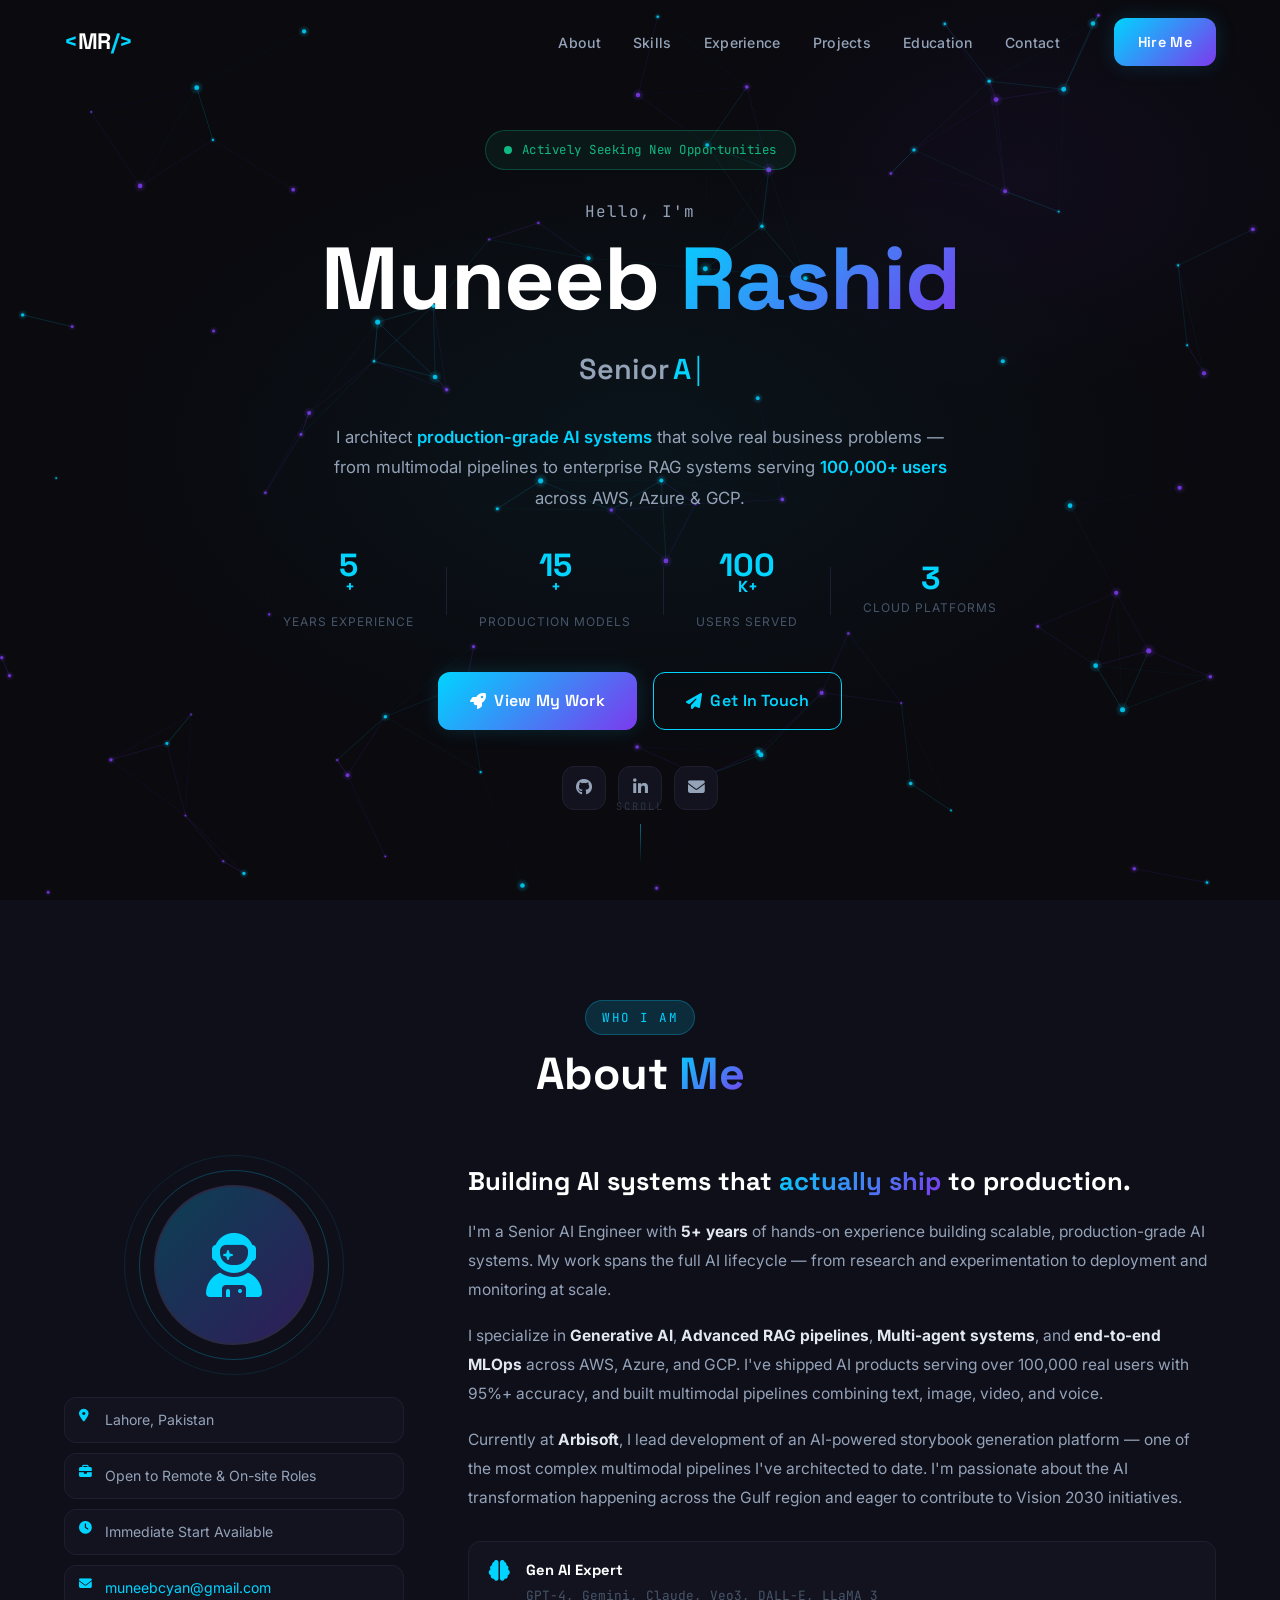
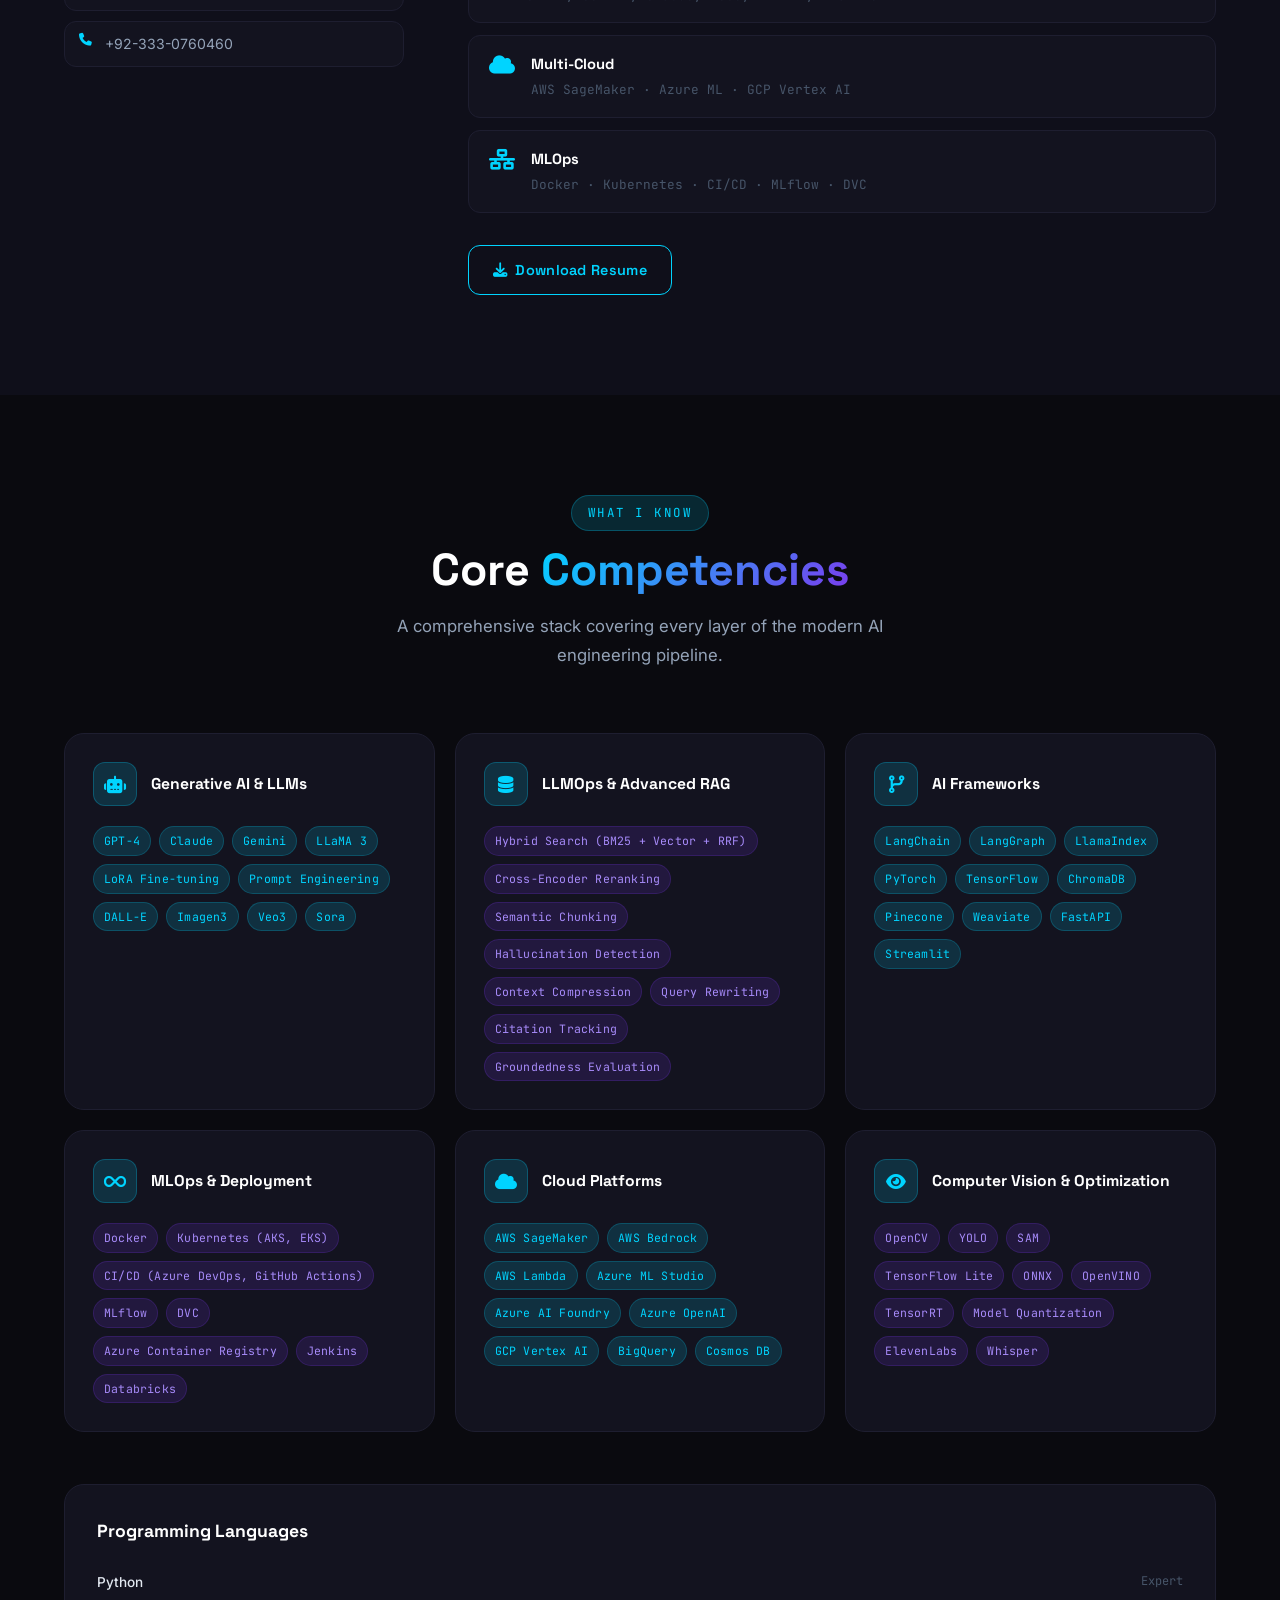
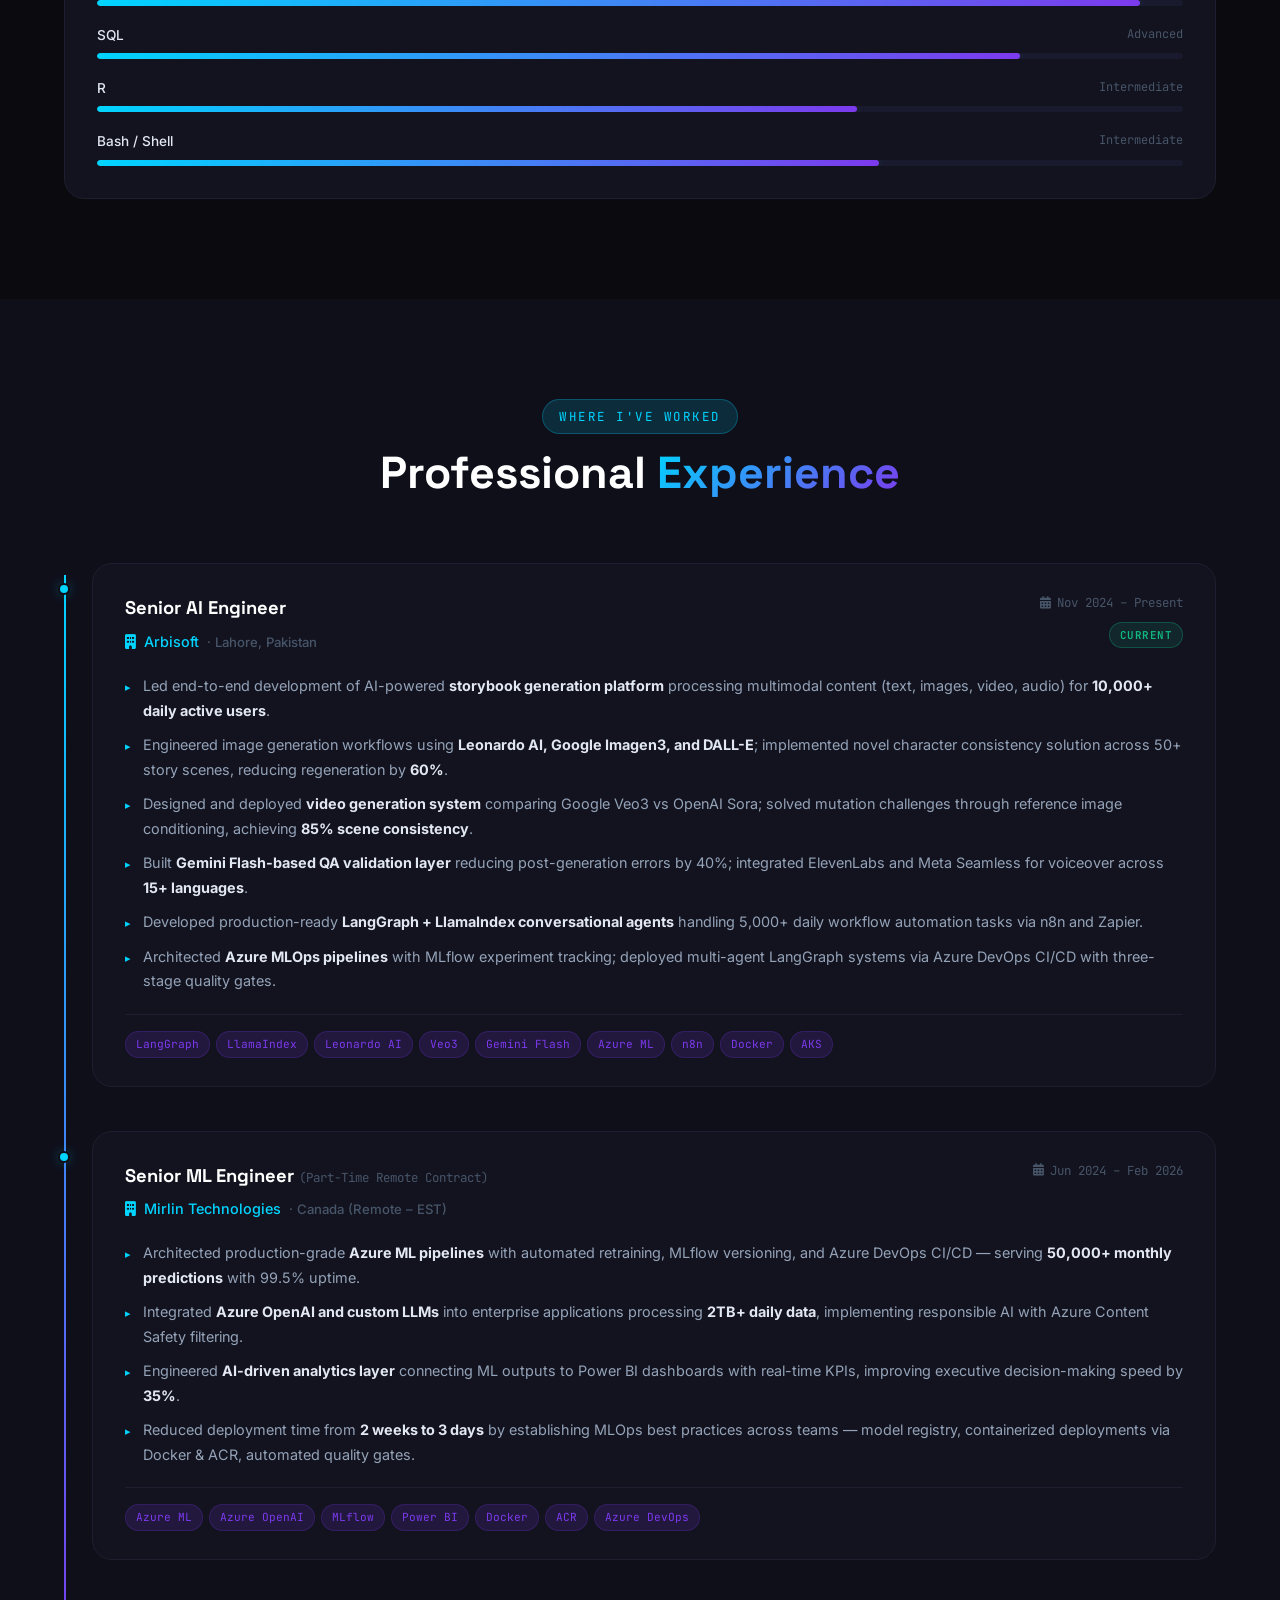
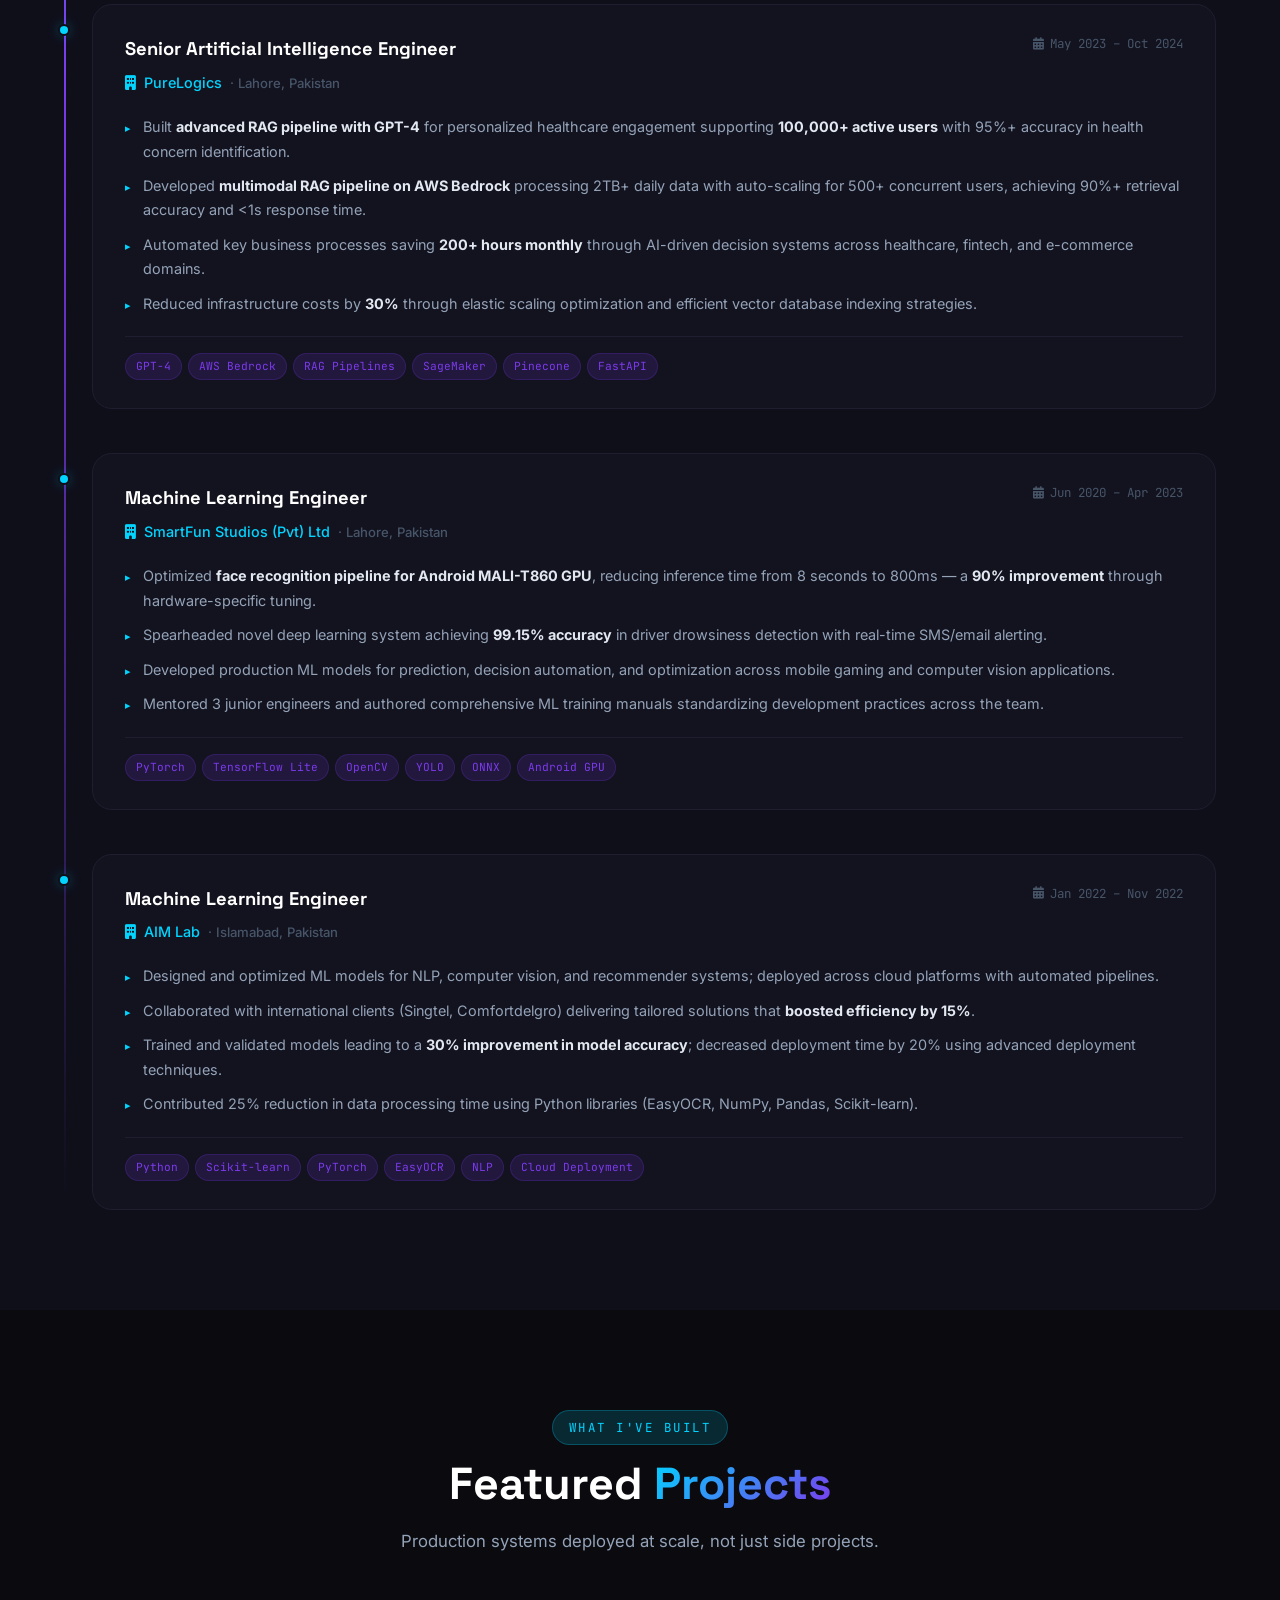
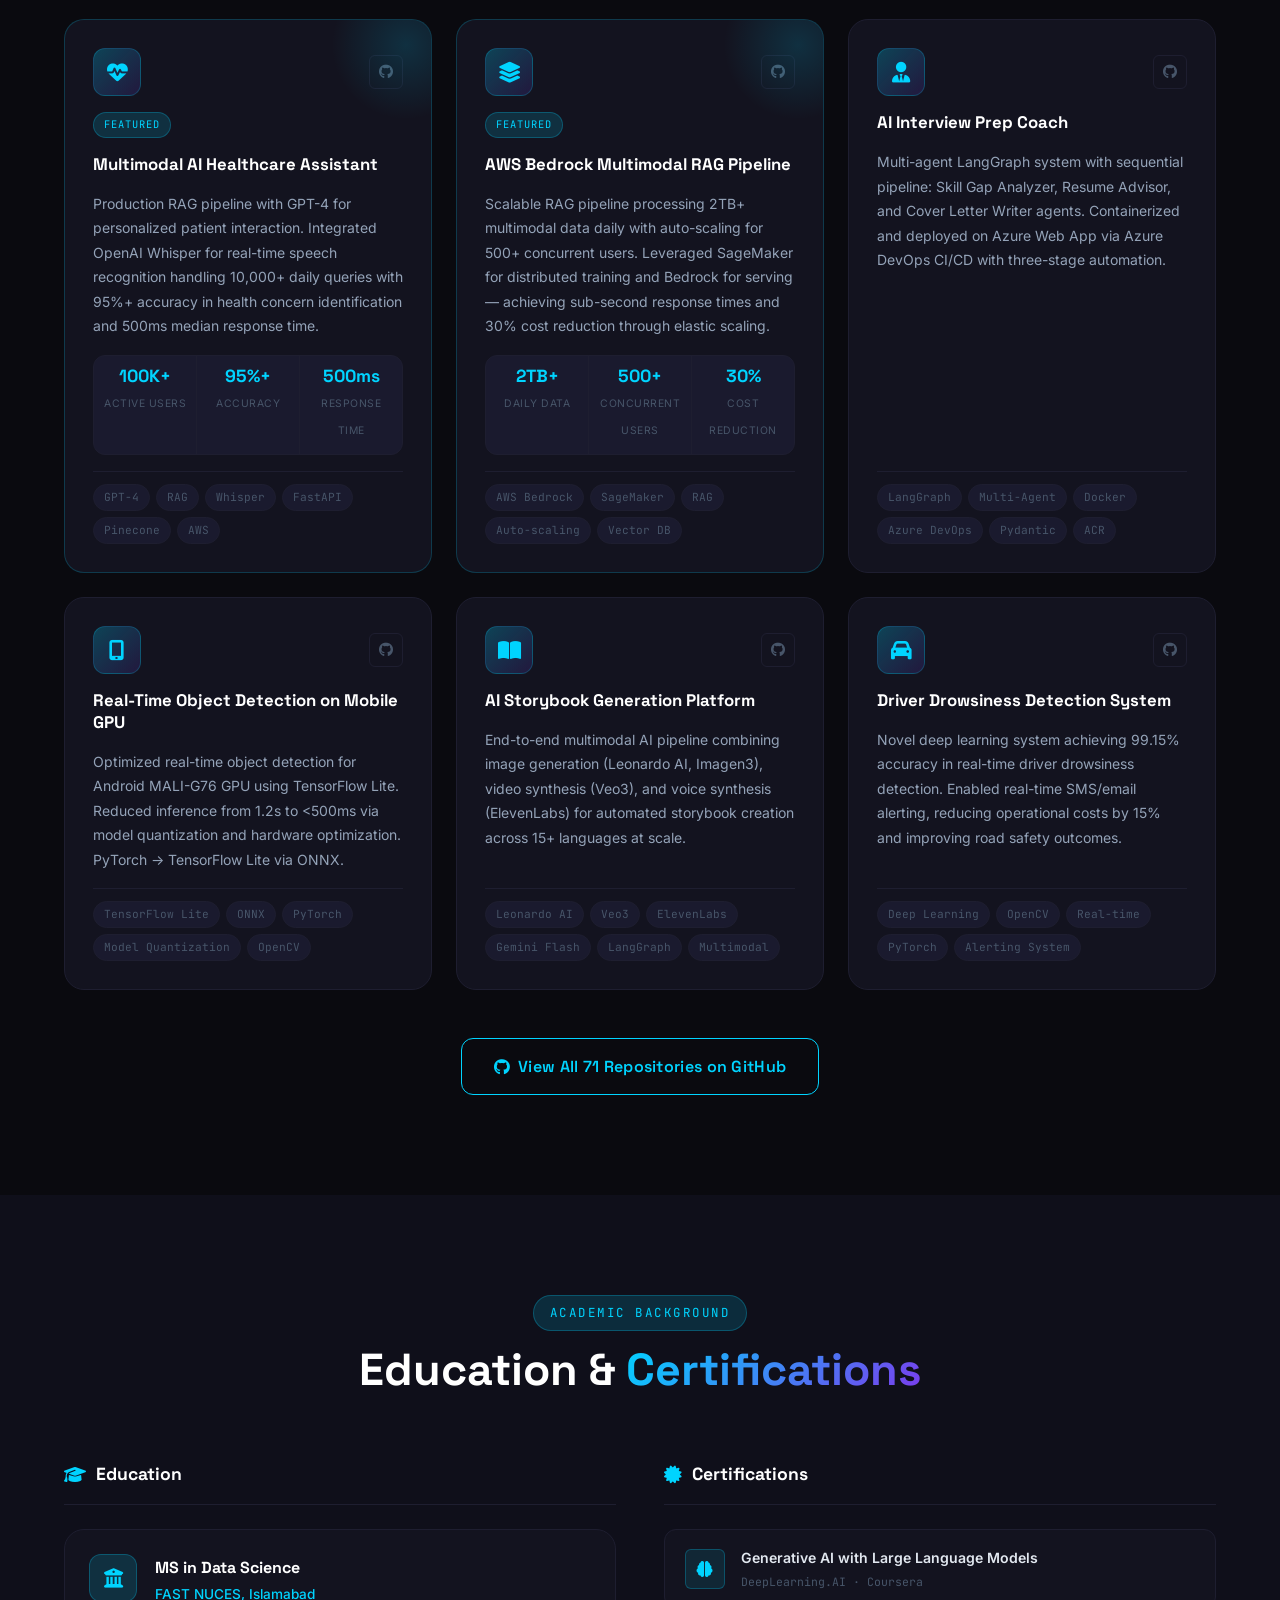
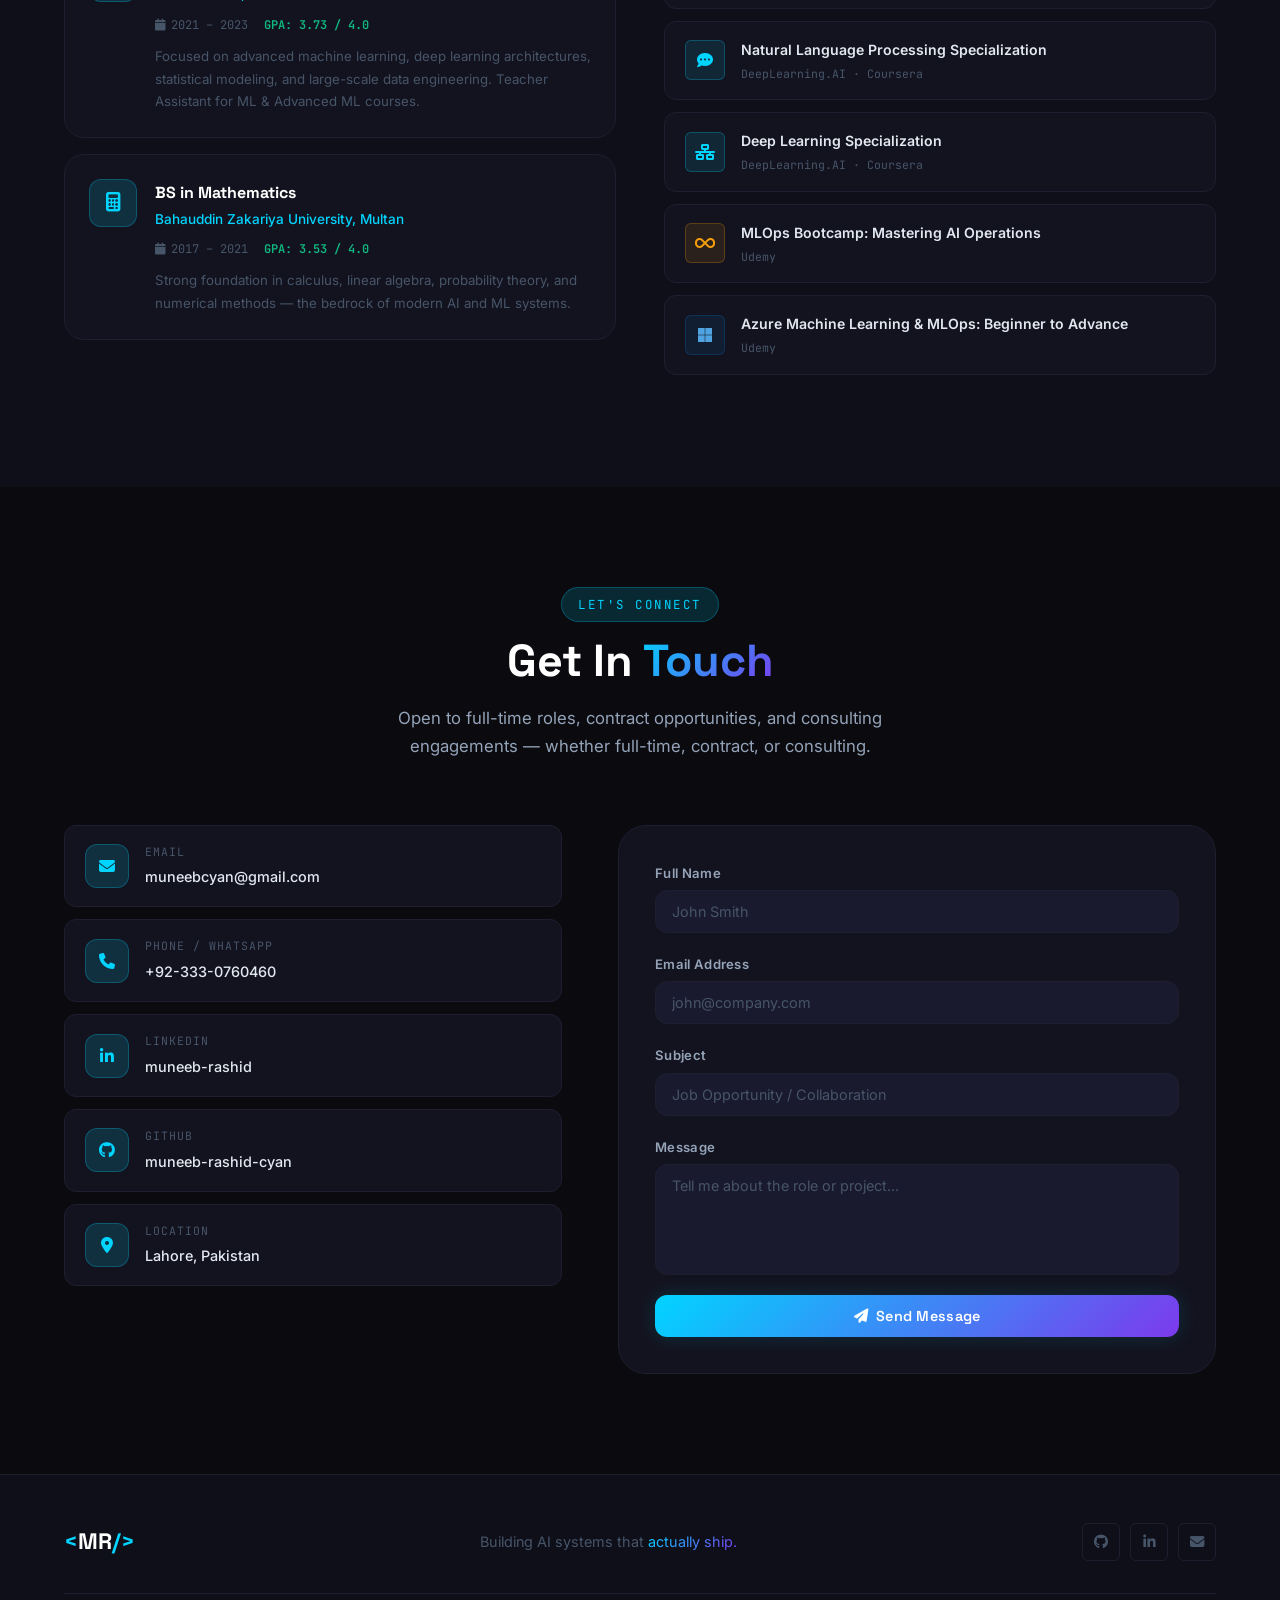
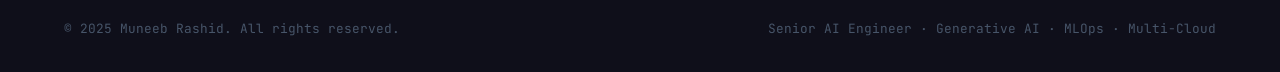
==== commit b8c14725: "Remove KSA/relocation/visa references from portfolio" ====
--- a/index.html
+++ b/index.html
@@ -78,7 +78,7 @@
         <!-- Availability Badge -->
         <div class="availability-badge" data-aos="fade-down">
           <span class="pulse-dot"></span>
-          Actively Seeking Opportunities in Saudi Arabia &amp; Gulf Region
+          Actively Seeking New Opportunities
         </div>
 
         <p class="hero-greeting" data-aos="fade-up" data-aos-delay="100">
@@ -186,7 +186,7 @@
               </div>
               <div class="fact-item">
                 <i class="fas fa-briefcase"></i>
-                <span>Open to Relocation (Saudi Arabia / Gulf)</span>
+                <span>Open to Remote &amp; On-site Roles</span>
               </div>
               <div class="fact-item">
                 <i class="fas fa-clock"></i>
@@ -971,7 +971,7 @@
           <h2 class="section-title">Get In <span class="text-gradient">Touch</span></h2>
           <p class="section-subtitle">
             Open to full-time roles, contract opportunities, and consulting engagements —
-            especially across Saudi Arabia and the Gulf region.
+            whether full-time, contract, or consulting.
           </p>
         </div>
 
@@ -1029,13 +1029,6 @@
               </div>
             </div>
 
-            <div class="relocation-banner">
-              <i class="fas fa-plane"></i>
-              <div>
-                <strong>Available for Relocation</strong>
-                <p>Saudi Arabia · UAE · Gulf Region<br/>Visa Sponsorship Required · Immediate Start</p>
-              </div>
-            </div>
           </div>
 
           <!-- Contact Form -->
--- a/style.css
+++ b/style.css
@@ -1431,35 +1431,6 @@
   transition: var(--transition);
 }
 a.contact-value:hover { color: var(--cyan); }
-
-.relocation-banner {
-  display: flex;
-  align-items: flex-start;
-  gap: 16px;
-  background: linear-gradient(135deg, rgba(0, 212, 255, 0.06), rgba(124, 58, 237, 0.06));
-  border: 1px solid rgba(0, 212, 255, 0.2);
-  border-radius: var(--radius-md);
-  padding: 18px 20px;
-  margin-top: 4px;
-}
-.relocation-banner i {
-  font-size: 1.4rem;
-  color: var(--cyan);
-  margin-top: 2px;
-  flex-shrink: 0;
-}
-.relocation-banner strong {
-  display: block;
-  font-family: var(--font-heading);
-  font-size: 0.9rem;
-  color: var(--text-white);
-  margin-bottom: 4px;
-}
-.relocation-banner p {
-  font-size: 0.8rem;
-  color: var(--text-secondary);
-  line-height: 1.6;
-}
 
 /* Contact Form */
 .contact-form-wrapper {
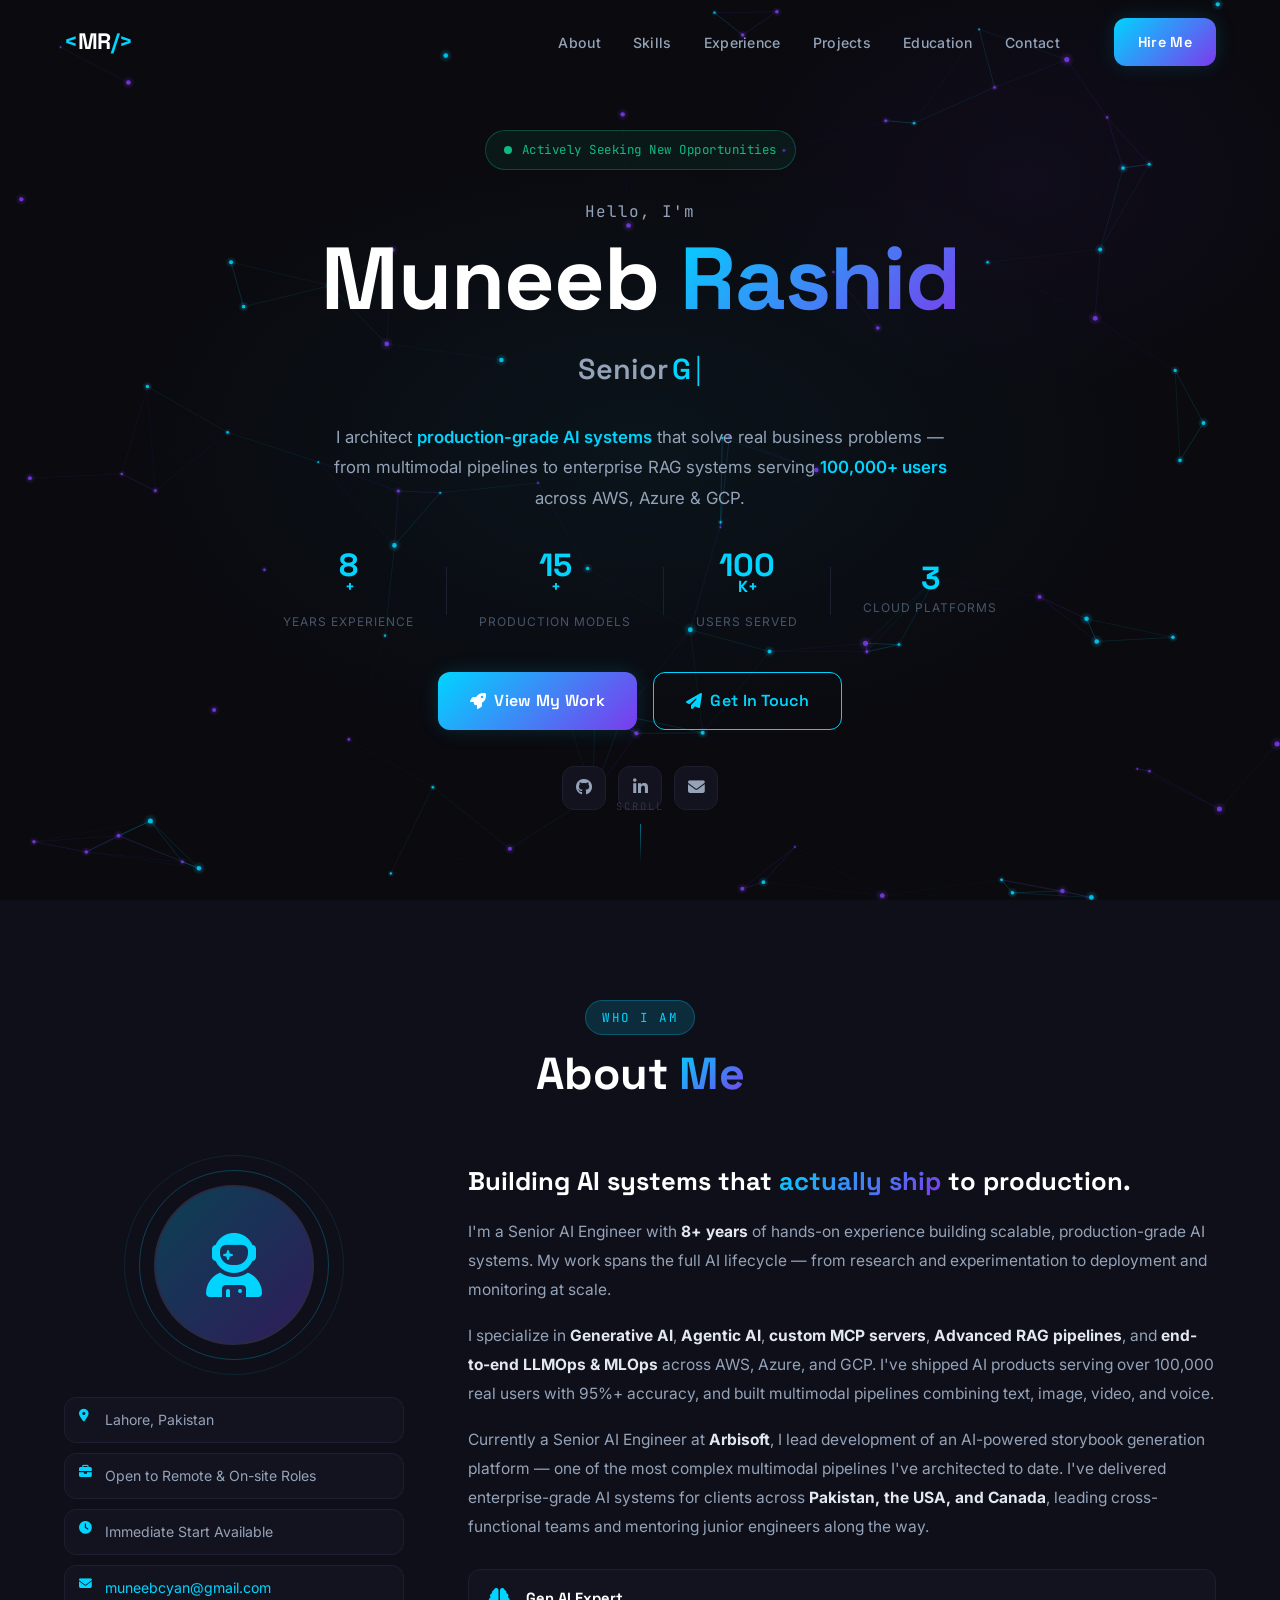
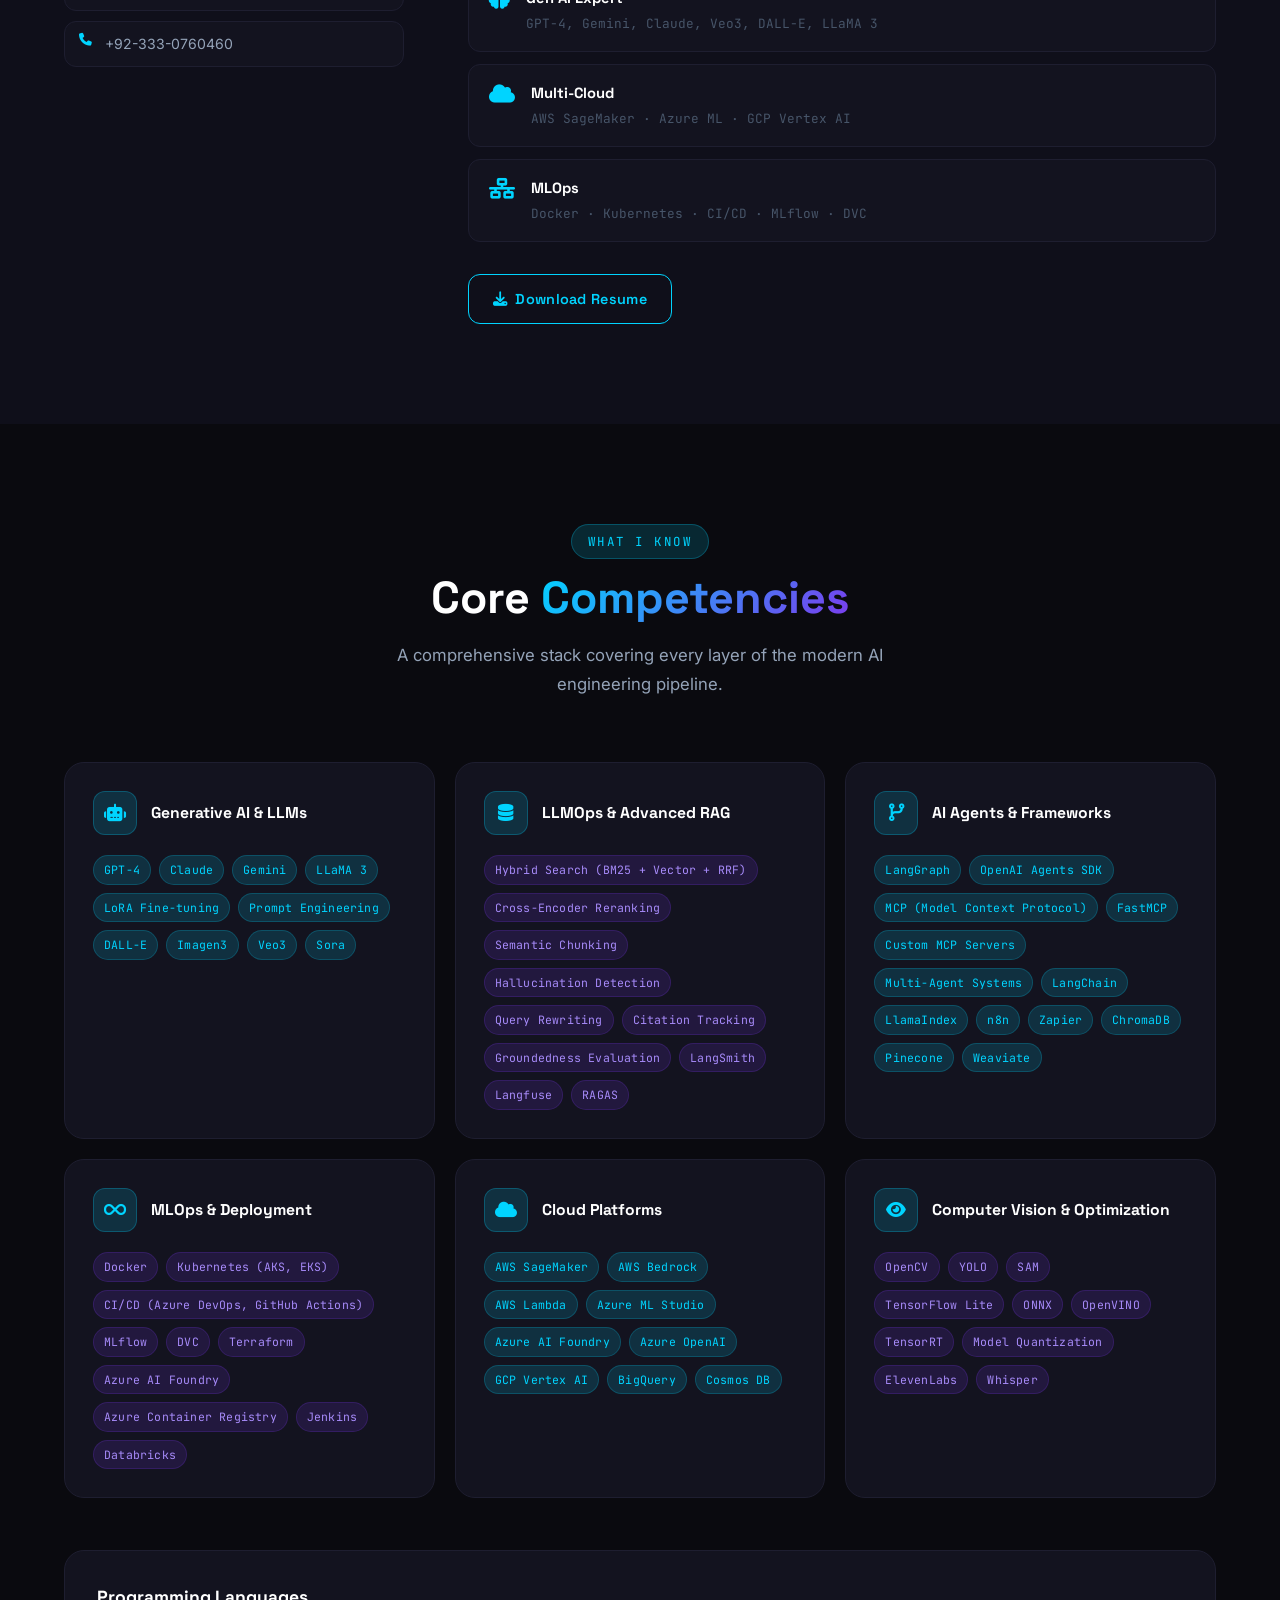
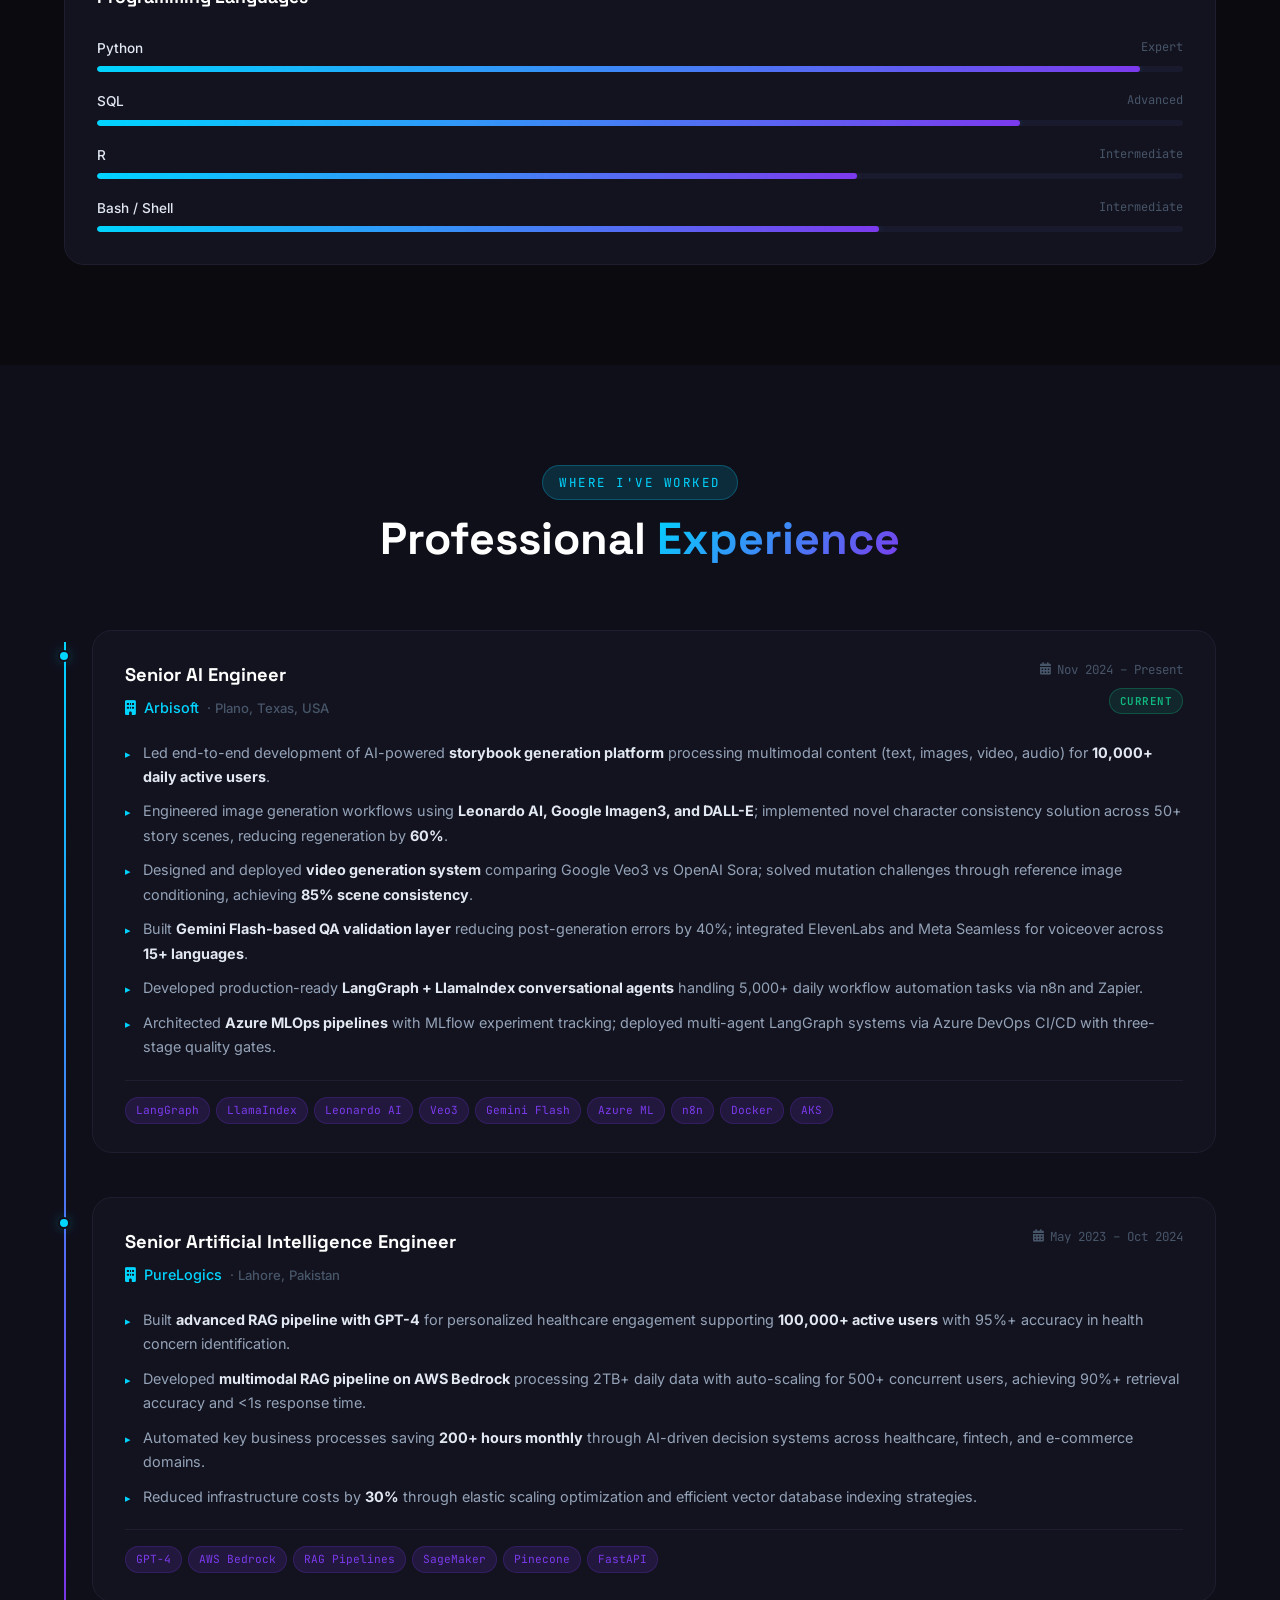
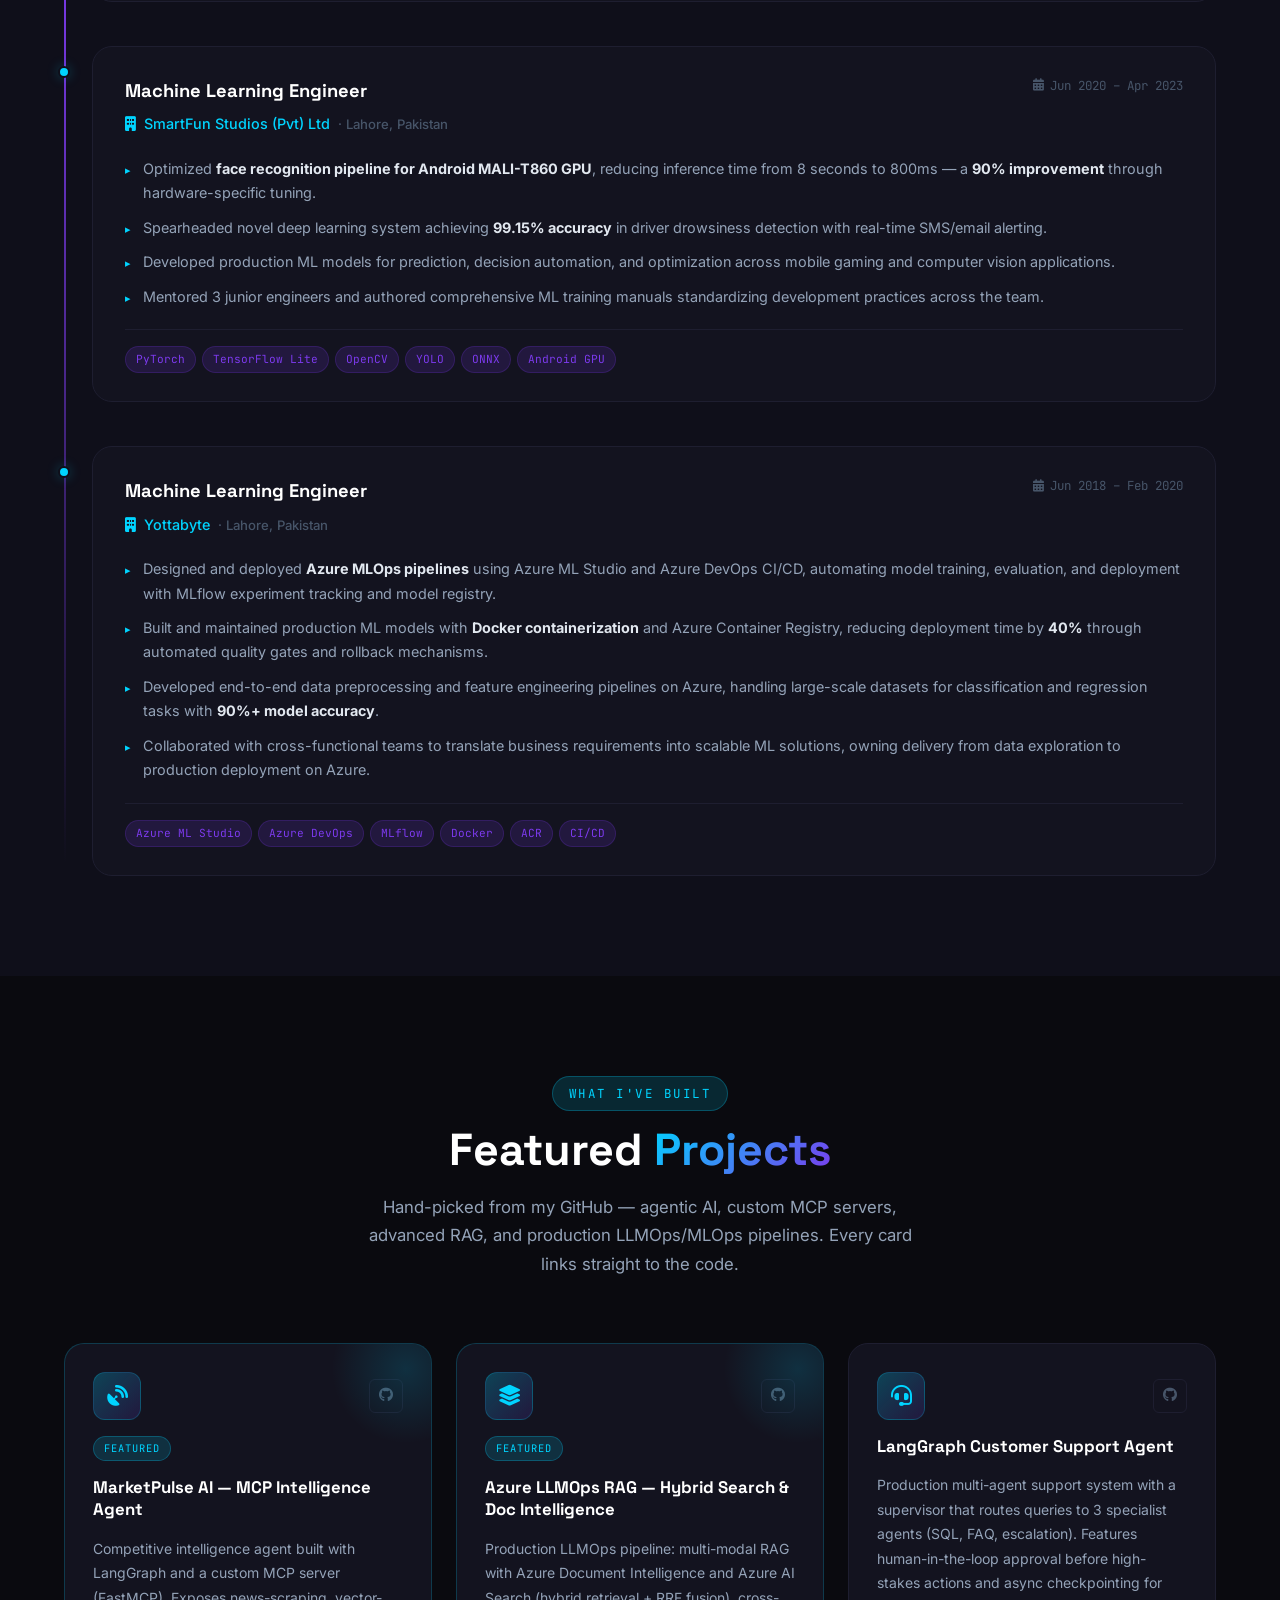
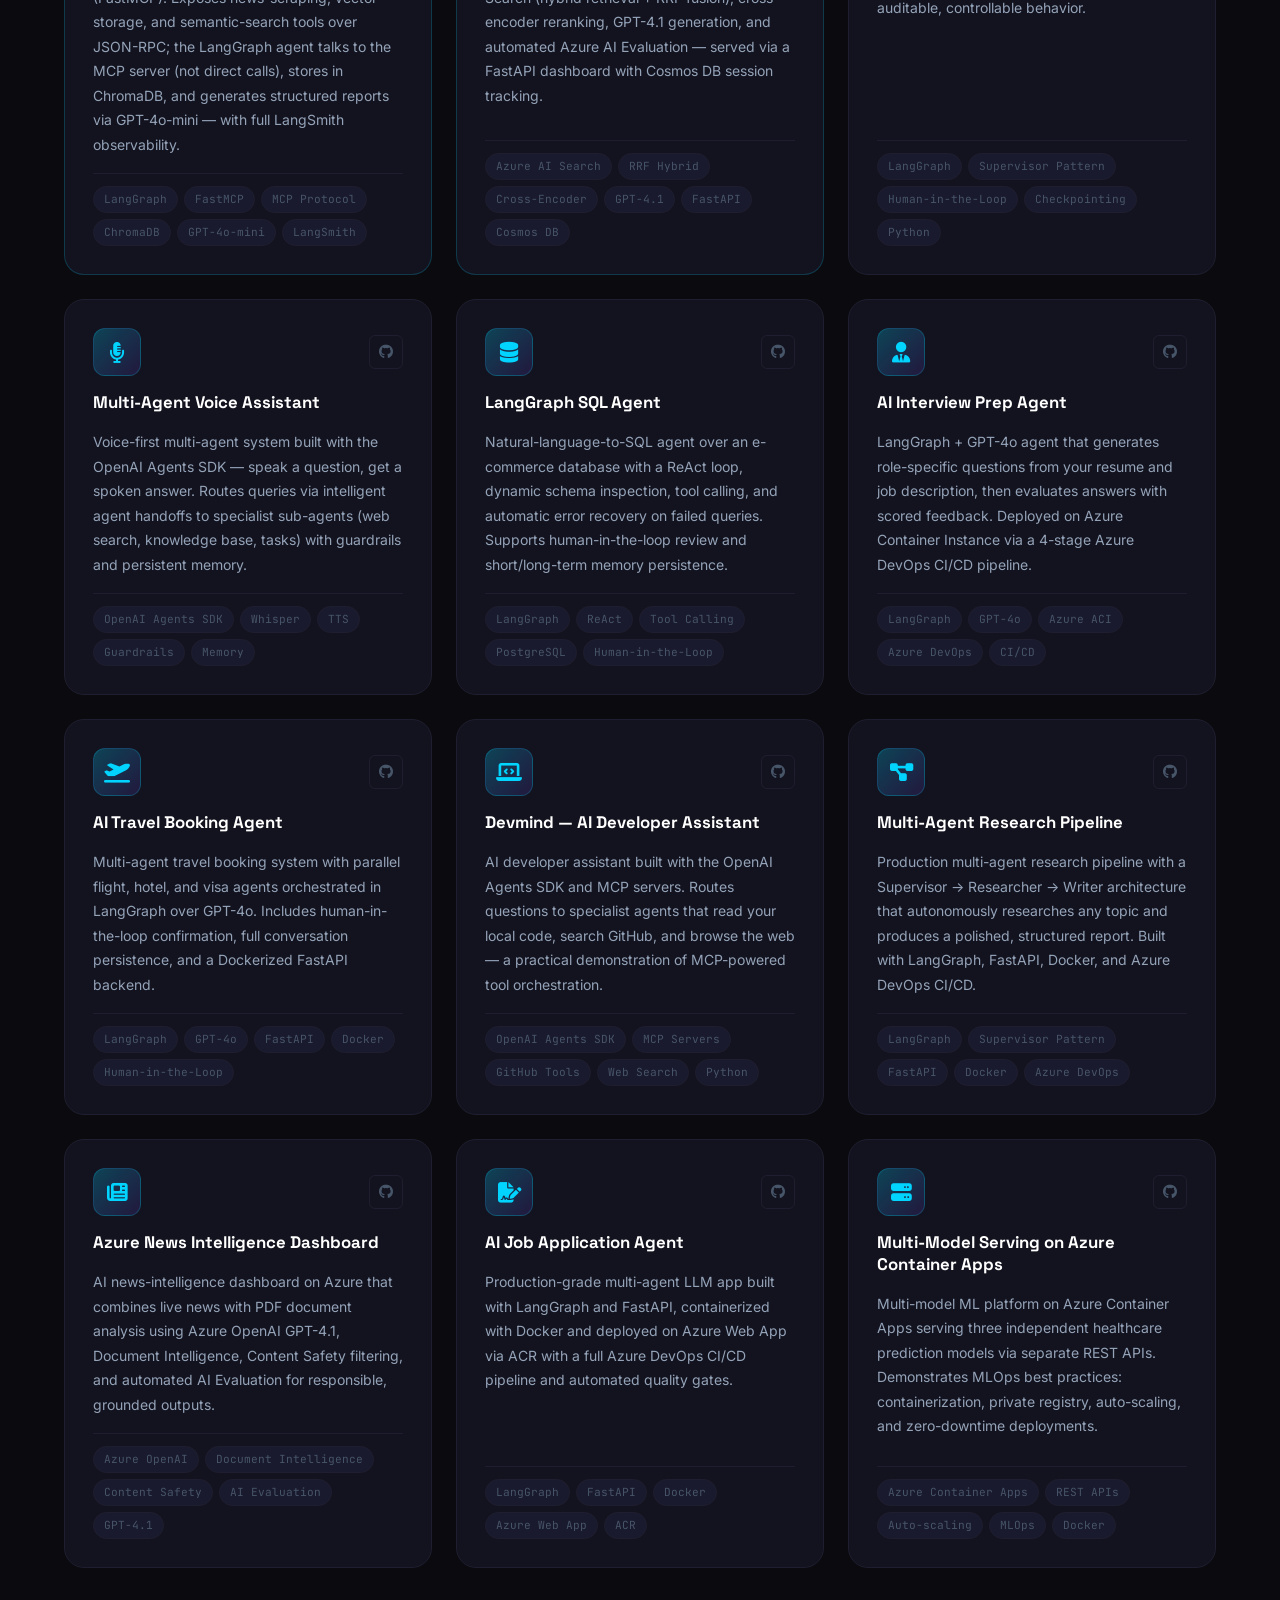
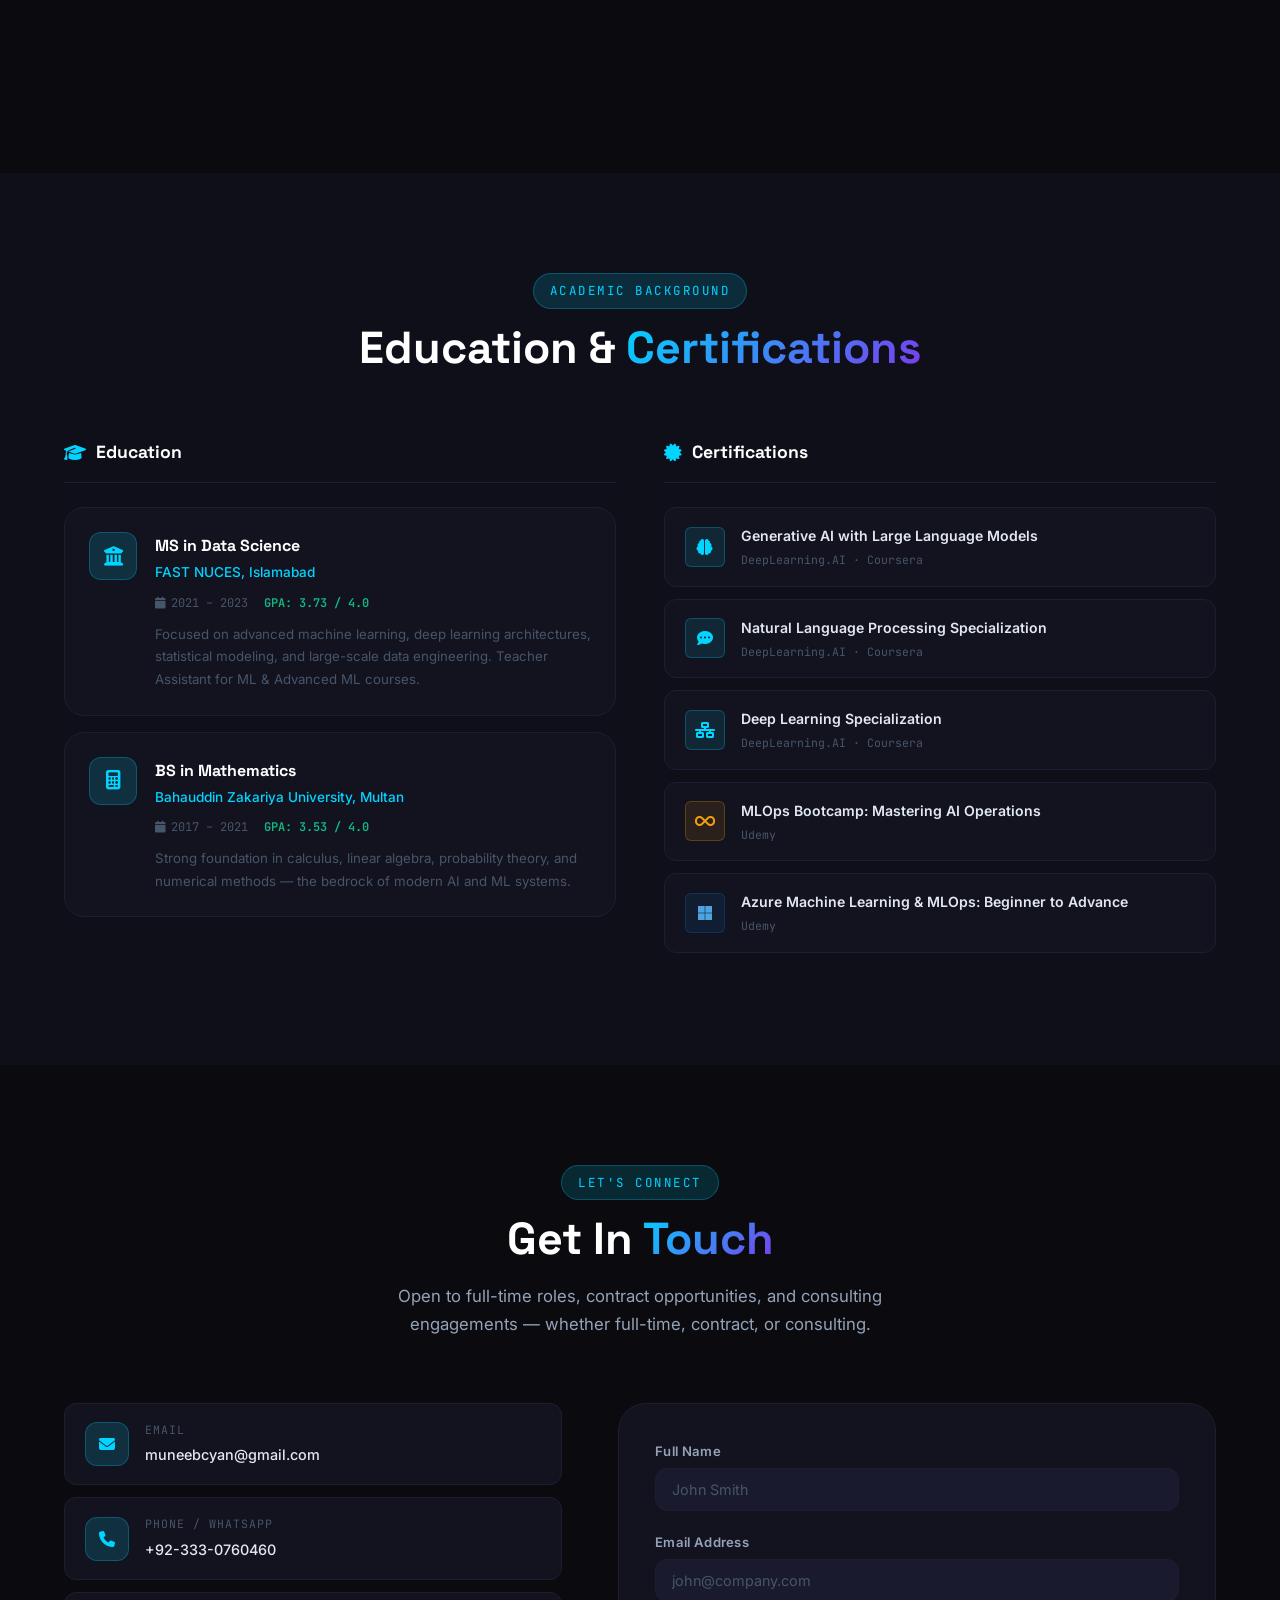
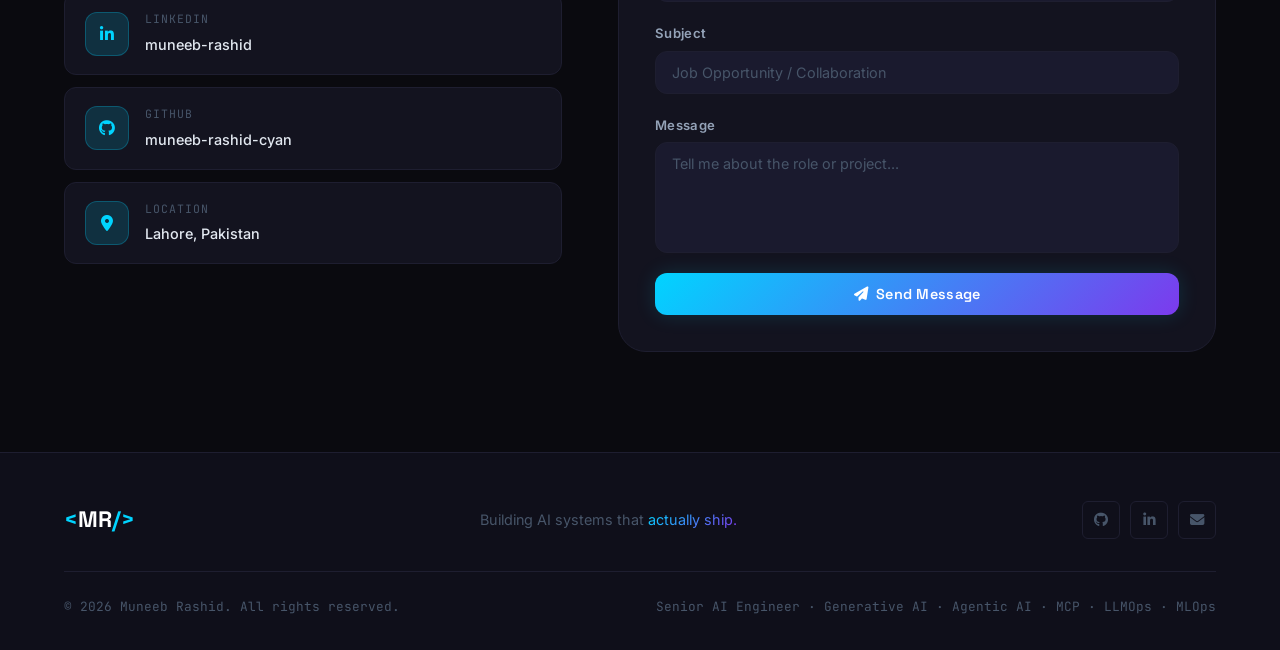
==== commit a2ff6ecc: "Align portfolio with resume; feature real GitHub repos - Experience now matches CV: Arbisoft (Plano," ====
--- a/index.html
+++ b/index.html
@@ -104,7 +104,7 @@
         <!-- Hero Stats -->
         <div class="hero-stats" data-aos="fade-up" data-aos-delay="500">
           <div class="hero-stat">
-            <span class="stat-number" data-count="5">0</span>
+            <span class="stat-number" data-count="8">0</span>
             <span class="stat-plus">+</span>
             <span class="stat-label">Years Experience</span>
           </div>
@@ -209,22 +209,23 @@
               Building AI systems that <span class="text-gradient">actually ship</span> to production.
             </h3>
             <p class="about-text">
-              I'm a Senior AI Engineer with <strong>5+ years</strong> of hands-on experience building
+              I'm a Senior AI Engineer with <strong>8+ years</strong> of hands-on experience building
               scalable, production-grade AI systems. My work spans the full AI lifecycle — from
               research and experimentation to deployment and monitoring at scale.
             </p>
             <p class="about-text">
-              I specialize in <strong>Generative AI</strong>, <strong>Advanced RAG pipelines</strong>,
-              <strong>Multi-agent systems</strong>, and <strong>end-to-end MLOps</strong> across
-              AWS, Azure, and GCP. I've shipped AI products serving over 100,000 real users
-              with 95%+ accuracy, and built multimodal pipelines combining text, image,
-              video, and voice.
+              I specialize in <strong>Generative AI</strong>, <strong>Agentic AI</strong>,
+              <strong>custom MCP servers</strong>, <strong>Advanced RAG pipelines</strong>, and
+              <strong>end-to-end LLMOps &amp; MLOps</strong> across AWS, Azure, and GCP. I've shipped
+              AI products serving over 100,000 real users with 95%+ accuracy, and built multimodal
+              pipelines combining text, image, video, and voice.
             </p>
             <p class="about-text">
-              Currently at <strong>Arbisoft</strong>, I lead development of an AI-powered
-              storybook generation platform — one of the most complex multimodal pipelines
-              I've architected to date. I'm passionate about the AI transformation happening
-              across the Gulf region and eager to contribute to Vision 2030 initiatives.
+              Currently a Senior AI Engineer at <strong>Arbisoft</strong>, I lead development of an
+              AI-powered storybook generation platform — one of the most complex multimodal pipelines
+              I've architected to date. I've delivered enterprise-grade AI systems for clients across
+              <strong>Pakistan, the USA, and Canada</strong>, leading cross-functional teams and
+              mentoring junior engineers along the way.
             </p>
 
             <div class="about-highlights">
@@ -251,7 +252,7 @@
               </div>
             </div>
 
-            <a href="Muneeb_Rashid_ML (1).pdf" download class="btn btn-outline mt-24">
+            <a href="Muneeb_Rashid_Resume.pdf" download class="btn btn-outline mt-24">
               <i class="fas fa-download"></i> Download Resume
             </a>
           </div>
@@ -309,10 +310,12 @@
               <span class="tag tag-purple">Cross-Encoder Reranking</span>
               <span class="tag tag-purple">Semantic Chunking</span>
               <span class="tag tag-purple">Hallucination Detection</span>
-              <span class="tag tag-purple">Context Compression</span>
               <span class="tag tag-purple">Query Rewriting</span>
               <span class="tag tag-purple">Citation Tracking</span>
               <span class="tag tag-purple">Groundedness Evaluation</span>
+              <span class="tag tag-purple">LangSmith</span>
+              <span class="tag tag-purple">Langfuse</span>
+              <span class="tag tag-purple">RAGAS</span>
             </div>
           </div>
 
@@ -322,19 +325,22 @@
               <div class="skill-icon">
                 <i class="fas fa-code-branch"></i>
               </div>
-              <h3>AI Frameworks</h3>
+              <h3>AI Agents &amp; Frameworks</h3>
             </div>
             <div class="skill-tags">
+              <span class="tag tag-cyan">LangGraph</span>
+              <span class="tag tag-cyan">OpenAI Agents SDK</span>
+              <span class="tag tag-cyan">MCP (Model Context Protocol)</span>
+              <span class="tag tag-cyan">FastMCP</span>
+              <span class="tag tag-cyan">Custom MCP Servers</span>
+              <span class="tag tag-cyan">Multi-Agent Systems</span>
               <span class="tag tag-cyan">LangChain</span>
-              <span class="tag tag-cyan">LangGraph</span>
               <span class="tag tag-cyan">LlamaIndex</span>
-              <span class="tag tag-cyan">PyTorch</span>
-              <span class="tag tag-cyan">TensorFlow</span>
+              <span class="tag tag-cyan">n8n</span>
+              <span class="tag tag-cyan">Zapier</span>
               <span class="tag tag-cyan">ChromaDB</span>
               <span class="tag tag-cyan">Pinecone</span>
               <span class="tag tag-cyan">Weaviate</span>
-              <span class="tag tag-cyan">FastAPI</span>
-              <span class="tag tag-cyan">Streamlit</span>
             </div>
           </div>
 
@@ -352,6 +358,8 @@
               <span class="tag tag-purple">CI/CD (Azure DevOps, GitHub Actions)</span>
               <span class="tag tag-purple">MLflow</span>
               <span class="tag tag-purple">DVC</span>
+              <span class="tag tag-purple">Terraform</span>
+              <span class="tag tag-purple">Azure AI Foundry</span>
               <span class="tag tag-purple">Azure Container Registry</span>
               <span class="tag tag-purple">Jenkins</span>
               <span class="tag tag-purple">Databricks</span>
@@ -466,7 +474,7 @@
                   <h3 class="job-title">Senior AI Engineer</h3>
                   <p class="company-name">
                     <i class="fas fa-building"></i> Arbisoft
-                    <span class="company-location">· Lahore, Pakistan</span>
+                    <span class="company-location">· Plano, Texas, USA</span>
                   </p>
                 </div>
                 <div class="job-meta">
@@ -493,38 +501,6 @@
             </div>
           </div>
 
-          <!-- Mirlin Technologies -->
-          <div class="timeline-item" data-aos="fade-up">
-            <div class="timeline-dot"></div>
-            <div class="timeline-card">
-              <div class="timeline-header">
-                <div>
-                  <h3 class="job-title">Senior ML Engineer <span class="job-type">(Part-Time Remote Contract)</span></h3>
-                  <p class="company-name">
-                    <i class="fas fa-building"></i> Mirlin Technologies
-                    <span class="company-location">· Canada (Remote – EST)</span>
-                  </p>
-                </div>
-                <div class="job-meta">
-                  <span class="job-period">
-                    <i class="fas fa-calendar-alt"></i> Jun 2024 – Feb 2026
-                  </span>
-                </div>
-              </div>
-              <ul class="job-bullets">
-                <li>Architected production-grade <strong>Azure ML pipelines</strong> with automated retraining, MLflow versioning, and Azure DevOps CI/CD — serving <strong>50,000+ monthly predictions</strong> with 99.5% uptime.</li>
-                <li>Integrated <strong>Azure OpenAI and custom LLMs</strong> into enterprise applications processing <strong>2TB+ daily data</strong>, implementing responsible AI with Azure Content Safety filtering.</li>
-                <li>Engineered <strong>AI-driven analytics layer</strong> connecting ML outputs to Power BI dashboards with real-time KPIs, improving executive decision-making speed by <strong>35%</strong>.</li>
-                <li>Reduced deployment time from <strong>2 weeks to 3 days</strong> by establishing MLOps best practices across teams — model registry, containerized deployments via Docker &amp; ACR, automated quality gates.</li>
-              </ul>
-              <div class="job-stack">
-                <span class="stack-tag">Azure ML</span><span class="stack-tag">Azure OpenAI</span>
-                <span class="stack-tag">MLflow</span><span class="stack-tag">Power BI</span>
-                <span class="stack-tag">Docker</span><span class="stack-tag">ACR</span><span class="stack-tag">Azure DevOps</span>
-              </div>
-            </div>
-          </div>
-
           <!-- PureLogics -->
           <div class="timeline-item" data-aos="fade-up">
             <div class="timeline-dot"></div>
@@ -589,7 +565,7 @@
             </div>
           </div>
 
-          <!-- AIM Lab -->
+          <!-- Yottabyte -->
           <div class="timeline-item" data-aos="fade-up">
             <div class="timeline-dot"></div>
             <div class="timeline-card">
@@ -597,26 +573,26 @@
                 <div>
                   <h3 class="job-title">Machine Learning Engineer</h3>
                   <p class="company-name">
-                    <i class="fas fa-building"></i> AIM Lab
-                    <span class="company-location">· Islamabad, Pakistan</span>
+                    <i class="fas fa-building"></i> Yottabyte
+                    <span class="company-location">· Lahore, Pakistan</span>
                   </p>
                 </div>
                 <div class="job-meta">
                   <span class="job-period">
-                    <i class="fas fa-calendar-alt"></i> Jan 2022 – Nov 2022
+                    <i class="fas fa-calendar-alt"></i> Jun 2018 – Feb 2020
                   </span>
                 </div>
               </div>
               <ul class="job-bullets">
-                <li>Designed and optimized ML models for NLP, computer vision, and recommender systems; deployed across cloud platforms with automated pipelines.</li>
-                <li>Collaborated with international clients (Singtel, Comfortdelgro) delivering tailored solutions that <strong>boosted efficiency by 15%</strong>.</li>
-                <li>Trained and validated models leading to a <strong>30% improvement in model accuracy</strong>; decreased deployment time by 20% using advanced deployment techniques.</li>
-                <li>Contributed 25% reduction in data processing time using Python libraries (EasyOCR, NumPy, Pandas, Scikit-learn).</li>
+                <li>Designed and deployed <strong>Azure MLOps pipelines</strong> using Azure ML Studio and Azure DevOps CI/CD, automating model training, evaluation, and deployment with MLflow experiment tracking and model registry.</li>
+                <li>Built and maintained production ML models with <strong>Docker containerization</strong> and Azure Container Registry, reducing deployment time by <strong>40%</strong> through automated quality gates and rollback mechanisms.</li>
+                <li>Developed end-to-end data preprocessing and feature engineering pipelines on Azure, handling large-scale datasets for classification and regression tasks with <strong>90%+ model accuracy</strong>.</li>
+                <li>Collaborated with cross-functional teams to translate business requirements into scalable ML solutions, owning delivery from data exploration to production deployment on Azure.</li>
               </ul>
               <div class="job-stack">
-                <span class="stack-tag">Python</span><span class="stack-tag">Scikit-learn</span>
-                <span class="stack-tag">PyTorch</span><span class="stack-tag">EasyOCR</span>
-                <span class="stack-tag">NLP</span><span class="stack-tag">Cloud Deployment</span>
+                <span class="stack-tag">Azure ML Studio</span><span class="stack-tag">Azure DevOps</span>
+                <span class="stack-tag">MLflow</span><span class="stack-tag">Docker</span>
+                <span class="stack-tag">ACR</span><span class="stack-tag">CI/CD</span>
               </div>
             </div>
           </div>
@@ -634,56 +610,43 @@
           <span class="section-tag">What I've Built</span>
           <h2 class="section-title">Featured <span class="text-gradient">Projects</span></h2>
           <p class="section-subtitle">
-            Production systems deployed at scale, not just side projects.
+            Hand-picked from my GitHub — agentic AI, custom MCP servers, advanced RAG, and
+            production LLMOps/MLOps pipelines. Every card links straight to the code.
           </p>
         </div>
 
         <div class="projects-grid">
 
-          <!-- Project 1: Healthcare AI -->
+          <!-- Project 1: MarketPulse AI — MCP Intelligence Agent (FEATURED) -->
           <div class="project-card featured" data-aos="fade-up" data-aos-delay="0">
             <div class="project-card-inner">
               <div class="project-glow"></div>
               <div class="project-header">
                 <div class="project-icon">
-                  <i class="fas fa-heartbeat"></i>
+                  <i class="fas fa-satellite-dish"></i>
                 </div>
                 <div class="project-links">
-                  <a href="https://github.com/muneeb-rashid-cyan" target="_blank" rel="noopener" title="GitHub">
+                  <a href="https://github.com/muneeb-rashid-cyan/langgraph-mcp-intelligence-agent" target="_blank" rel="noopener" title="View on GitHub">
                     <i class="fab fa-github"></i>
                   </a>
                 </div>
               </div>
               <div class="project-featured-badge">Featured</div>
-              <h3 class="project-title">Multimodal AI Healthcare Assistant</h3>
+              <h3 class="project-title">MarketPulse AI — MCP Intelligence Agent</h3>
               <p class="project-description">
-                Production RAG pipeline with GPT-4 for personalized patient interaction.
-                Integrated OpenAI Whisper for real-time speech recognition handling
-                10,000+ daily queries with 95%+ accuracy in health concern identification
-                and 500ms median response time.
+                Competitive intelligence agent built with LangGraph and a custom MCP server (FastMCP).
+                Exposes news-scraping, vector-storage, and semantic-search tools over JSON-RPC; the
+                LangGraph agent talks to the MCP server (not direct calls), stores in ChromaDB, and
+                generates structured reports via GPT-4o-mini — with full LangSmith observability.
               </p>
-              <div class="project-metrics">
-                <div class="metric">
-                  <span class="metric-value">100K+</span>
-                  <span class="metric-label">Active Users</span>
-                </div>
-                <div class="metric">
-                  <span class="metric-value">95%+</span>
-                  <span class="metric-label">Accuracy</span>
-                </div>
-                <div class="metric">
-                  <span class="metric-value">500ms</span>
-                  <span class="metric-label">Response Time</span>
-                </div>
-              </div>
               <div class="project-tags">
-                <span>GPT-4</span><span>RAG</span><span>Whisper</span>
-                <span>FastAPI</span><span>Pinecone</span><span>AWS</span>
-              </div>
-            </div>
-          </div>
-
-          <!-- Project 2: AWS Bedrock RAG -->
+                <span>LangGraph</span><span>FastMCP</span><span>MCP Protocol</span>
+                <span>ChromaDB</span><span>GPT-4o-mini</span><span>LangSmith</span>
+              </div>
+            </div>
+          </div>
+
+          <!-- Project 2: Azure LLMOps RAG — Hybrid Search (FEATURED) -->
           <div class="project-card featured" data-aos="fade-up" data-aos-delay="100">
             <div class="project-card-inner">
               <div class="project-glow"></div>
@@ -692,144 +655,292 @@
                   <i class="fas fa-layer-group"></i>
                 </div>
                 <div class="project-links">
-                  <a href="https://github.com/muneeb-rashid-cyan" target="_blank" rel="noopener" title="GitHub">
+                  <a href="https://github.com/muneeb-rashid-cyan/Azure-LLmops-Rag-Doc-Intelligence-Hybrid-Search" target="_blank" rel="noopener" title="View on GitHub">
                     <i class="fab fa-github"></i>
                   </a>
                 </div>
               </div>
               <div class="project-featured-badge">Featured</div>
-              <h3 class="project-title">AWS Bedrock Multimodal RAG Pipeline</h3>
+              <h3 class="project-title">Azure LLMOps RAG — Hybrid Search &amp; Doc Intelligence</h3>
               <p class="project-description">
-                Scalable RAG pipeline processing 2TB+ multimodal data daily with
-                auto-scaling for 500+ concurrent users. Leveraged SageMaker for
-                distributed training and Bedrock for serving — achieving sub-second
-                response times and 30% cost reduction through elastic scaling.
+                Production LLMOps pipeline: multi-modal RAG with Azure Document Intelligence and
+                Azure AI Search (hybrid retrieval + RRF fusion), cross-encoder reranking, GPT-4.1
+                generation, and automated Azure AI Evaluation — served via a FastAPI dashboard with
+                Cosmos DB session tracking.
               </p>
-              <div class="project-metrics">
-                <div class="metric">
-                  <span class="metric-value">2TB+</span>
-                  <span class="metric-label">Daily Data</span>
-                </div>
-                <div class="metric">
-                  <span class="metric-value">500+</span>
-                  <span class="metric-label">Concurrent Users</span>
-                </div>
-                <div class="metric">
-                  <span class="metric-value">30%</span>
-                  <span class="metric-label">Cost Reduction</span>
-                </div>
-              </div>
               <div class="project-tags">
-                <span>AWS Bedrock</span><span>SageMaker</span><span>RAG</span>
-                <span>Auto-scaling</span><span>Vector DB</span>
-              </div>
-            </div>
-          </div>
-
-          <!-- Project 3: AI Interview Coach -->
+                <span>Azure AI Search</span><span>RRF Hybrid</span><span>Cross-Encoder</span>
+                <span>GPT-4.1</span><span>FastAPI</span><span>Cosmos DB</span>
+              </div>
+            </div>
+          </div>
+
+          <!-- Project 3: LangGraph Customer Support Agent -->
           <div class="project-card" data-aos="fade-up" data-aos-delay="200">
             <div class="project-card-inner">
               <div class="project-glow"></div>
               <div class="project-header">
                 <div class="project-icon">
-                  <i class="fas fa-user-tie"></i>
+                  <i class="fas fa-headset"></i>
                 </div>
                 <div class="project-links">
-                  <a href="https://github.com/muneeb-rashid-cyan" target="_blank" rel="noopener" title="GitHub">
+                  <a href="https://github.com/muneeb-rashid-cyan/LangGraph-Customer-Support-Agent" target="_blank" rel="noopener" title="View on GitHub">
                     <i class="fab fa-github"></i>
                   </a>
                 </div>
               </div>
-              <h3 class="project-title">AI Interview Prep Coach</h3>
+              <h3 class="project-title">LangGraph Customer Support Agent</h3>
               <p class="project-description">
-                Multi-agent LangGraph system with sequential pipeline: Skill Gap Analyzer,
-                Resume Advisor, and Cover Letter Writer agents. Containerized and deployed
-                on Azure Web App via Azure DevOps CI/CD with three-stage automation.
+                Production multi-agent support system with a supervisor that routes queries to 3
+                specialist agents (SQL, FAQ, escalation). Features human-in-the-loop approval before
+                high-stakes actions and async checkpointing for auditable, controllable behavior.
               </p>
               <div class="project-tags">
-                <span>LangGraph</span><span>Multi-Agent</span><span>Docker</span>
-                <span>Azure DevOps</span><span>Pydantic</span><span>ACR</span>
-              </div>
-            </div>
-          </div>
-
-          <!-- Project 4: Object Detection -->
+                <span>LangGraph</span><span>Supervisor Pattern</span><span>Human-in-the-Loop</span>
+                <span>Checkpointing</span><span>Python</span>
+              </div>
+            </div>
+          </div>
+
+          <!-- Project 4: Multi-Agent Voice Assistant -->
           <div class="project-card" data-aos="fade-up" data-aos-delay="300">
             <div class="project-card-inner">
               <div class="project-glow"></div>
               <div class="project-header">
                 <div class="project-icon">
-                  <i class="fas fa-mobile-alt"></i>
+                  <i class="fas fa-microphone-lines"></i>
                 </div>
                 <div class="project-links">
-                  <a href="https://github.com/muneeb-rashid-cyan" target="_blank" rel="noopener" title="GitHub">
+                  <a href="https://github.com/muneeb-rashid-cyan/Multi-Agent-Voice-Assistant" target="_blank" rel="noopener" title="View on GitHub">
                     <i class="fab fa-github"></i>
                   </a>
                 </div>
               </div>
-              <h3 class="project-title">Real-Time Object Detection on Mobile GPU</h3>
+              <h3 class="project-title">Multi-Agent Voice Assistant</h3>
               <p class="project-description">
-                Optimized real-time object detection for Android MALI-G76 GPU using
-                TensorFlow Lite. Reduced inference from 1.2s to &lt;500ms via model
-                quantization and hardware optimization. PyTorch → TensorFlow Lite via ONNX.
+                Voice-first multi-agent system built with the OpenAI Agents SDK — speak a question,
+                get a spoken answer. Routes queries via intelligent agent handoffs to specialist
+                sub-agents (web search, knowledge base, tasks) with guardrails and persistent memory.
               </p>
               <div class="project-tags">
-                <span>TensorFlow Lite</span><span>ONNX</span><span>PyTorch</span>
-                <span>Model Quantization</span><span>OpenCV</span>
-              </div>
-            </div>
-          </div>
-
-          <!-- Project 5: Storybook AI -->
+                <span>OpenAI Agents SDK</span><span>Whisper</span><span>TTS</span>
+                <span>Guardrails</span><span>Memory</span>
+              </div>
+            </div>
+          </div>
+
+          <!-- Project 5: LangGraph SQL Agent -->
           <div class="project-card" data-aos="fade-up" data-aos-delay="400">
             <div class="project-card-inner">
               <div class="project-glow"></div>
               <div class="project-header">
                 <div class="project-icon">
-                  <i class="fas fa-book-open"></i>
+                  <i class="fas fa-database"></i>
                 </div>
                 <div class="project-links">
-                  <a href="https://github.com/muneeb-rashid-cyan" target="_blank" rel="noopener" title="GitHub">
+                  <a href="https://github.com/muneeb-rashid-cyan/LangGraph-SQL-Agent" target="_blank" rel="noopener" title="View on GitHub">
                     <i class="fab fa-github"></i>
                   </a>
                 </div>
               </div>
-              <h3 class="project-title">AI Storybook Generation Platform</h3>
+              <h3 class="project-title">LangGraph SQL Agent</h3>
               <p class="project-description">
-                End-to-end multimodal AI pipeline combining image generation (Leonardo AI,
-                Imagen3), video synthesis (Veo3), and voice synthesis (ElevenLabs) for
-                automated storybook creation across 15+ languages at scale.
+                Natural-language-to-SQL agent over an e-commerce database with a ReAct loop, dynamic
+                schema inspection, tool calling, and automatic error recovery on failed queries.
+                Supports human-in-the-loop review and short/long-term memory persistence.
               </p>
               <div class="project-tags">
-                <span>Leonardo AI</span><span>Veo3</span><span>ElevenLabs</span>
-                <span>Gemini Flash</span><span>LangGraph</span><span>Multimodal</span>
-              </div>
-            </div>
-          </div>
-
-          <!-- Project 6: Drowsiness Detection -->
+                <span>LangGraph</span><span>ReAct</span><span>Tool Calling</span>
+                <span>PostgreSQL</span><span>Human-in-the-Loop</span>
+              </div>
+            </div>
+          </div>
+
+          <!-- Project 6: AI Interview Prep Agent -->
           <div class="project-card" data-aos="fade-up" data-aos-delay="500">
             <div class="project-card-inner">
               <div class="project-glow"></div>
               <div class="project-header">
                 <div class="project-icon">
-                  <i class="fas fa-car"></i>
+                  <i class="fas fa-user-tie"></i>
                 </div>
                 <div class="project-links">
-                  <a href="https://github.com/muneeb-rashid-cyan" target="_blank" rel="noopener" title="GitHub">
+                  <a href="https://github.com/muneeb-rashid-cyan/Interview-Prep-Agent-Azure-ACI" target="_blank" rel="noopener" title="View on GitHub">
                     <i class="fab fa-github"></i>
                   </a>
                 </div>
               </div>
-              <h3 class="project-title">Driver Drowsiness Detection System</h3>
+              <h3 class="project-title">AI Interview Prep Agent</h3>
               <p class="project-description">
-                Novel deep learning system achieving 99.15% accuracy in real-time driver
-                drowsiness detection. Enabled real-time SMS/email alerting, reducing
-                operational costs by 15% and improving road safety outcomes.
+                LangGraph + GPT-4o agent that generates role-specific questions from your resume and
+                job description, then evaluates answers with scored feedback. Deployed on Azure
+                Container Instance via a 4-stage Azure DevOps CI/CD pipeline.
               </p>
               <div class="project-tags">
-                <span>Deep Learning</span><span>OpenCV</span><span>Real-time</span>
-                <span>PyTorch</span><span>Alerting System</span>
+                <span>LangGraph</span><span>GPT-4o</span><span>Azure ACI</span>
+                <span>Azure DevOps</span><span>CI/CD</span>
+              </div>
+            </div>
+          </div>
+
+          <!-- Project 7: AI Travel Booking Agent -->
+          <div class="project-card" data-aos="fade-up" data-aos-delay="0">
+            <div class="project-card-inner">
+              <div class="project-glow"></div>
+              <div class="project-header">
+                <div class="project-icon">
+                  <i class="fas fa-plane-departure"></i>
+                </div>
+                <div class="project-links">
+                  <a href="https://github.com/muneeb-rashid-cyan/AI-Travel-Booking-Agent" target="_blank" rel="noopener" title="View on GitHub">
+                    <i class="fab fa-github"></i>
+                  </a>
+                </div>
+              </div>
+              <h3 class="project-title">AI Travel Booking Agent</h3>
+              <p class="project-description">
+                Multi-agent travel booking system with parallel flight, hotel, and visa agents
+                orchestrated in LangGraph over GPT-4o. Includes human-in-the-loop confirmation, full
+                conversation persistence, and a Dockerized FastAPI backend.
+              </p>
+              <div class="project-tags">
+                <span>LangGraph</span><span>GPT-4o</span><span>FastAPI</span>
+                <span>Docker</span><span>Human-in-the-Loop</span>
+              </div>
+            </div>
+          </div>
+
+          <!-- Project 8: Devmind AI Dev Assistant -->
+          <div class="project-card" data-aos="fade-up" data-aos-delay="100">
+            <div class="project-card-inner">
+              <div class="project-glow"></div>
+              <div class="project-header">
+                <div class="project-icon">
+                  <i class="fas fa-laptop-code"></i>
+                </div>
+                <div class="project-links">
+                  <a href="https://github.com/muneeb-rashid-cyan/Devmind-AI-Dev-Assistant" target="_blank" rel="noopener" title="View on GitHub">
+                    <i class="fab fa-github"></i>
+                  </a>
+                </div>
+              </div>
+              <h3 class="project-title">Devmind — AI Developer Assistant</h3>
+              <p class="project-description">
+                AI developer assistant built with the OpenAI Agents SDK and MCP servers. Routes
+                questions to specialist agents that read your local code, search GitHub, and browse
+                the web — a practical demonstration of MCP-powered tool orchestration.
+              </p>
+              <div class="project-tags">
+                <span>OpenAI Agents SDK</span><span>MCP Servers</span><span>GitHub Tools</span>
+                <span>Web Search</span><span>Python</span>
+              </div>
+            </div>
+          </div>
+
+          <!-- Project 9: Multi-Agent Research Pipeline -->
+          <div class="project-card" data-aos="fade-up" data-aos-delay="200">
+            <div class="project-card-inner">
+              <div class="project-glow"></div>
+              <div class="project-header">
+                <div class="project-icon">
+                  <i class="fas fa-diagram-project"></i>
+                </div>
+                <div class="project-links">
+                  <a href="https://github.com/muneeb-rashid-cyan/LLMOps-Multi-Agent-Azure-CICD-Pipeline-" target="_blank" rel="noopener" title="View on GitHub">
+                    <i class="fab fa-github"></i>
+                  </a>
+                </div>
+              </div>
+              <h3 class="project-title">Multi-Agent Research Pipeline</h3>
+              <p class="project-description">
+                Production multi-agent research pipeline with a Supervisor → Researcher → Writer
+                architecture that autonomously researches any topic and produces a polished,
+                structured report. Built with LangGraph, FastAPI, Docker, and Azure DevOps CI/CD.
+              </p>
+              <div class="project-tags">
+                <span>LangGraph</span><span>Supervisor Pattern</span><span>FastAPI</span>
+                <span>Docker</span><span>Azure DevOps</span>
+              </div>
+            </div>
+          </div>
+
+          <!-- Project 10: Azure News Intelligence Dashboard -->
+          <div class="project-card" data-aos="fade-up" data-aos-delay="300">
+            <div class="project-card-inner">
+              <div class="project-glow"></div>
+              <div class="project-header">
+                <div class="project-icon">
+                  <i class="fas fa-newspaper"></i>
+                </div>
+                <div class="project-links">
+                  <a href="https://github.com/muneeb-rashid-cyan/LLMops-Azure-News-Dashboard" target="_blank" rel="noopener" title="View on GitHub">
+                    <i class="fab fa-github"></i>
+                  </a>
+                </div>
+              </div>
+              <h3 class="project-title">Azure News Intelligence Dashboard</h3>
+              <p class="project-description">
+                AI news-intelligence dashboard on Azure that combines live news with PDF document
+                analysis using Azure OpenAI GPT-4.1, Document Intelligence, Content Safety filtering,
+                and automated AI Evaluation for responsible, grounded outputs.
+              </p>
+              <div class="project-tags">
+                <span>Azure OpenAI</span><span>Document Intelligence</span><span>Content Safety</span>
+                <span>AI Evaluation</span><span>GPT-4.1</span>
+              </div>
+            </div>
+          </div>
+
+          <!-- Project 11: AI Job Application Agent -->
+          <div class="project-card" data-aos="fade-up" data-aos-delay="400">
+            <div class="project-card-inner">
+              <div class="project-glow"></div>
+              <div class="project-header">
+                <div class="project-icon">
+                  <i class="fas fa-file-signature"></i>
+                </div>
+                <div class="project-links">
+                  <a href="https://github.com/muneeb-rashid-cyan/AI-Job-Application-Agent-Azure-WebApps" target="_blank" rel="noopener" title="View on GitHub">
+                    <i class="fab fa-github"></i>
+                  </a>
+                </div>
+              </div>
+              <h3 class="project-title">AI Job Application Agent</h3>
+              <p class="project-description">
+                Production-grade multi-agent LLM app built with LangGraph and FastAPI, containerized
+                with Docker and deployed on Azure Web App via ACR with a full Azure DevOps CI/CD
+                pipeline and automated quality gates.
+              </p>
+              <div class="project-tags">
+                <span>LangGraph</span><span>FastAPI</span><span>Docker</span>
+                <span>Azure Web App</span><span>ACR</span>
+              </div>
+            </div>
+          </div>
+
+          <!-- Project 12: Multi-Model Serving on Azure Container Apps -->
+          <div class="project-card" data-aos="fade-up" data-aos-delay="500">
+            <div class="project-card-inner">
+              <div class="project-glow"></div>
+              <div class="project-header">
+                <div class="project-icon">
+                  <i class="fas fa-server"></i>
+                </div>
+                <div class="project-links">
+                  <a href="https://github.com/muneeb-rashid-cyan/azure-container-apps-multi-model-serving" target="_blank" rel="noopener" title="View on GitHub">
+                    <i class="fab fa-github"></i>
+                  </a>
+                </div>
+              </div>
+              <h3 class="project-title">Multi-Model Serving on Azure Container Apps</h3>
+              <p class="project-description">
+                Multi-model ML platform on Azure Container Apps serving three independent healthcare
+                prediction models via separate REST APIs. Demonstrates MLOps best practices:
+                containerization, private registry, auto-scaling, and zero-downtime deployments.
+              </p>
+              <div class="project-tags">
+                <span>Azure Container Apps</span><span>REST APIs</span><span>Auto-scaling</span>
+                <span>MLOps</span><span>Docker</span>
               </div>
             </div>
           </div>
@@ -837,8 +948,8 @@
         </div>
 
         <div class="projects-cta" data-aos="fade-up">
-          <a href="https://github.com/muneeb-rashid-cyan" target="_blank" rel="noopener" class="btn btn-outline btn-lg">
-            <i class="fab fa-github"></i> View All 71 Repositories on GitHub
+          <a href="https://github.com/muneeb-rashid-cyan?tab=repositories" target="_blank" rel="noopener" class="btn btn-outline btn-lg">
+            <i class="fab fa-github"></i> View All Repositories on GitHub
           </a>
         </div>
       </div>
@@ -1081,8 +1192,8 @@
         </div>
       </div>
       <div class="footer-bottom">
-        <p>&copy; 2025 Muneeb Rashid. All rights reserved.</p>
-        <p>Senior AI Engineer · Generative AI · MLOps · Multi-Cloud</p>
+        <p>&copy; 2026 Muneeb Rashid. All rights reserved.</p>
+        <p>Senior AI Engineer · Generative AI · Agentic AI · MCP · LLMOps · MLOps</p>
       </div>
     </div>
   </footer>
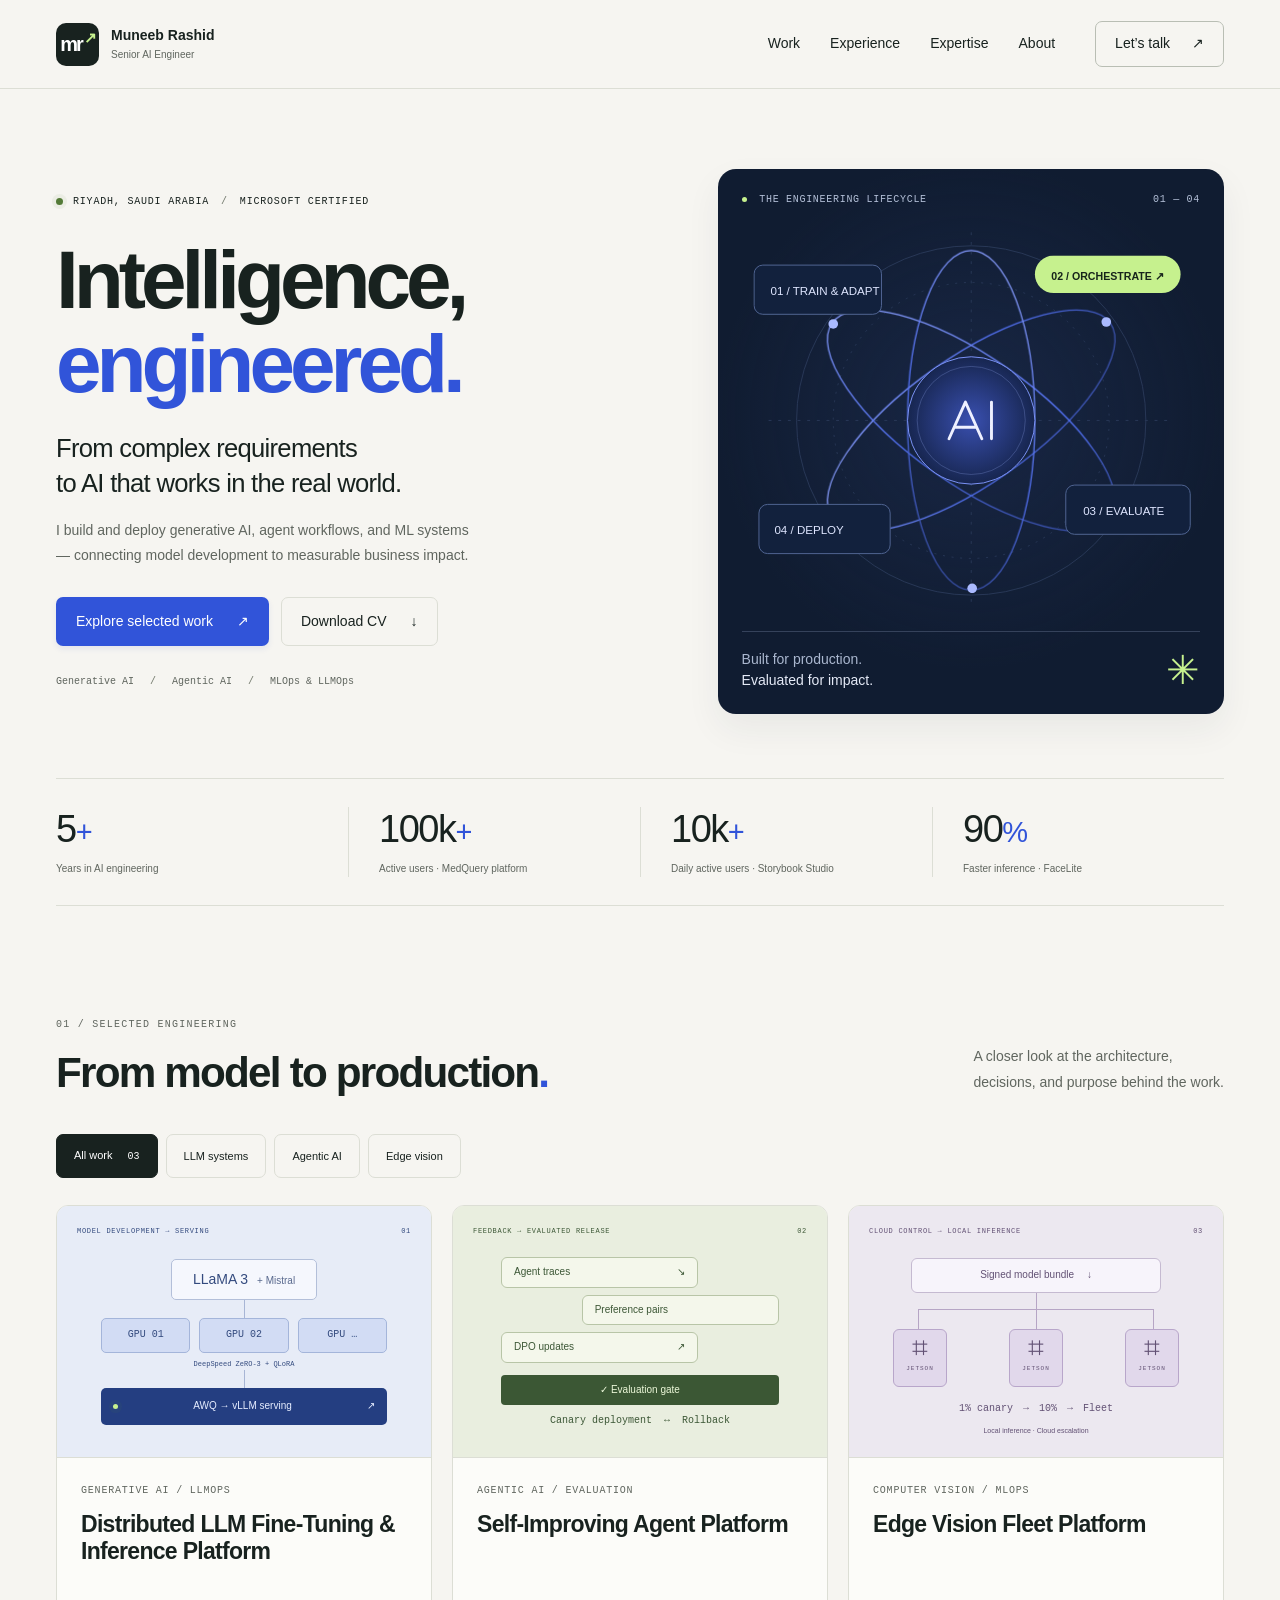
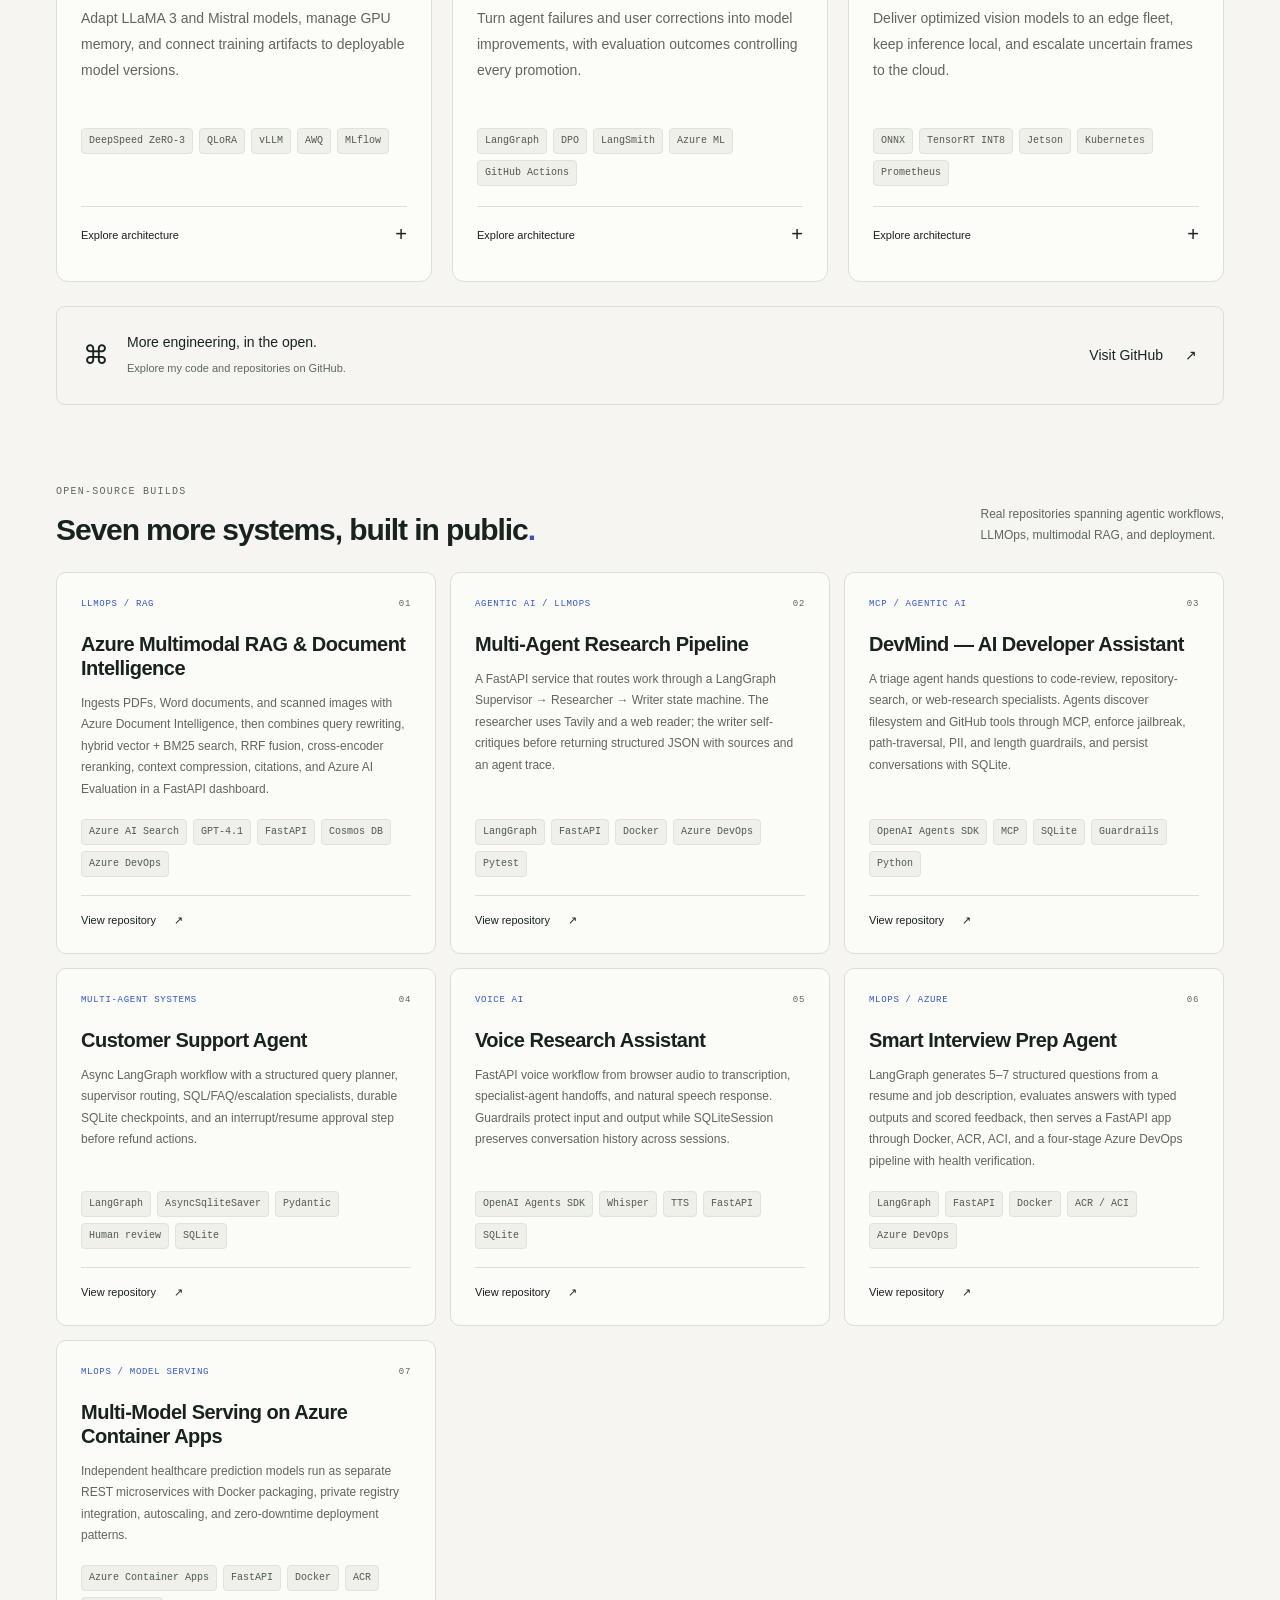
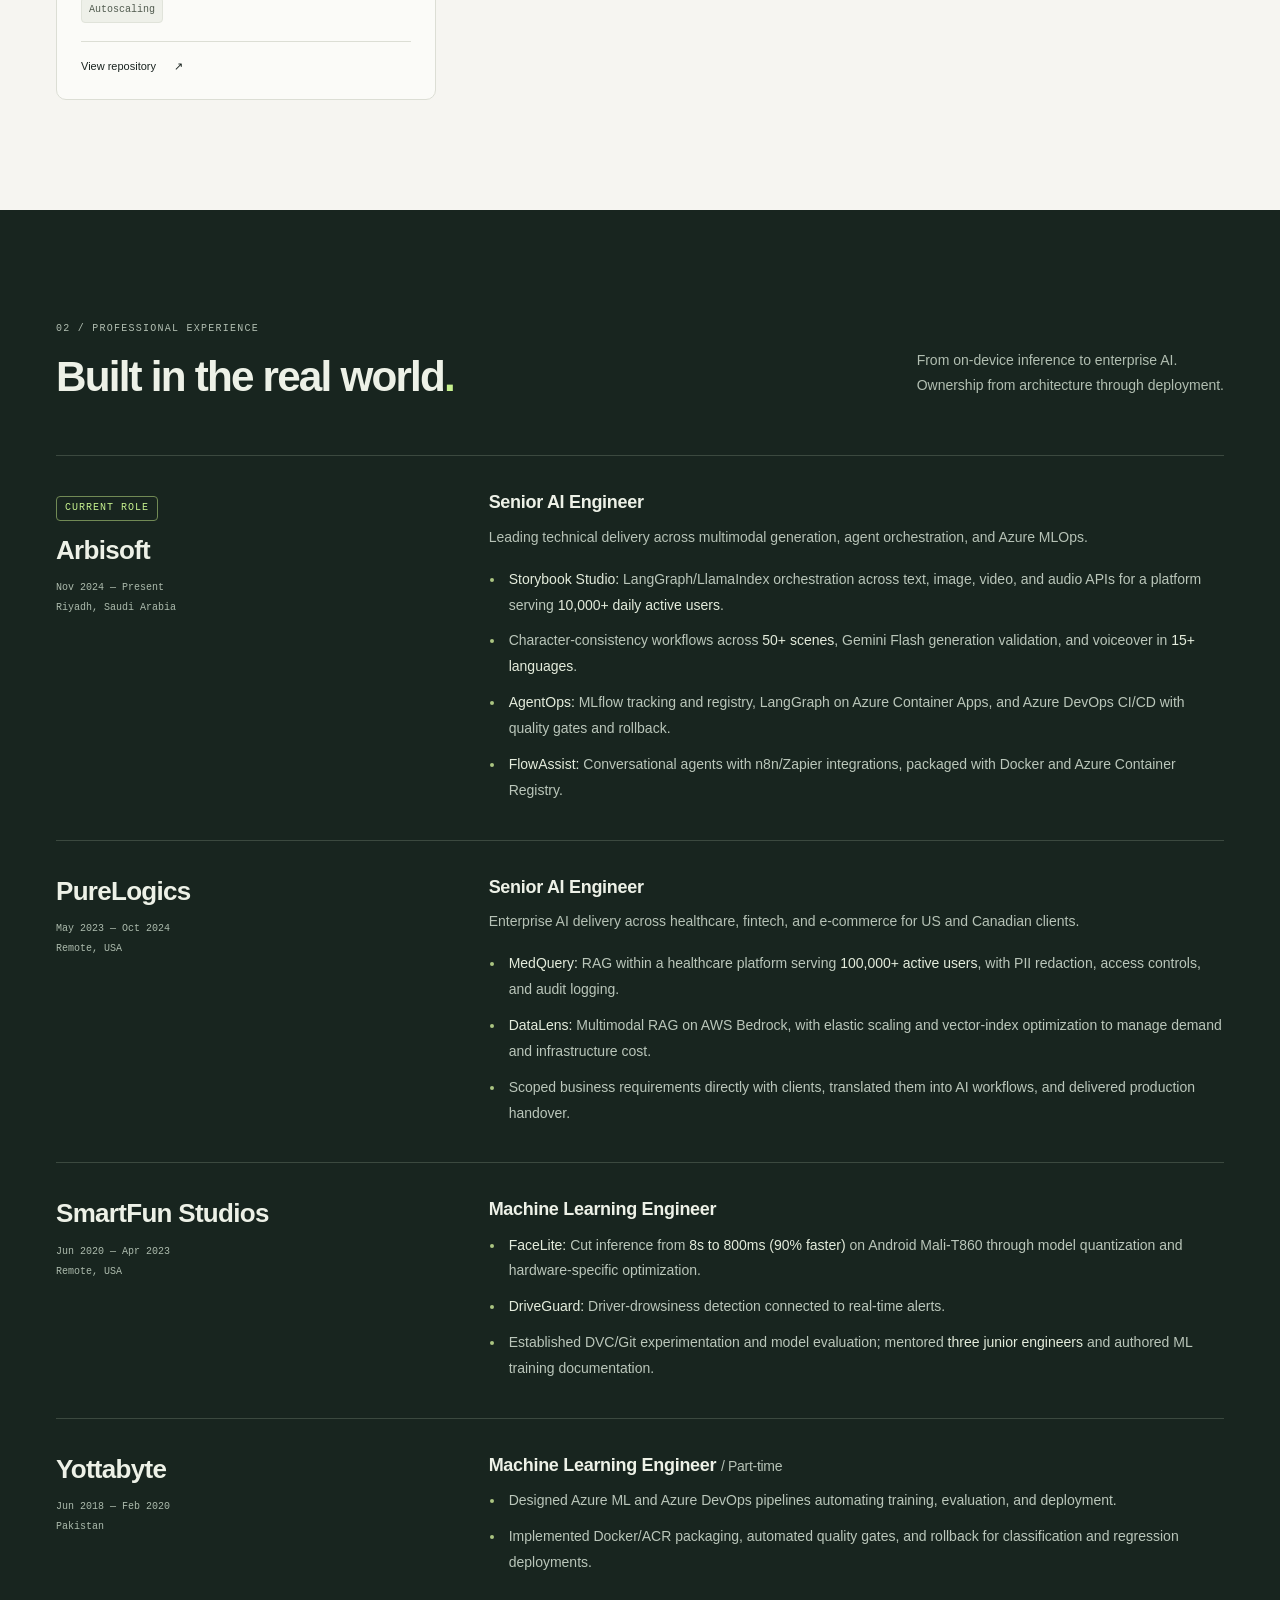
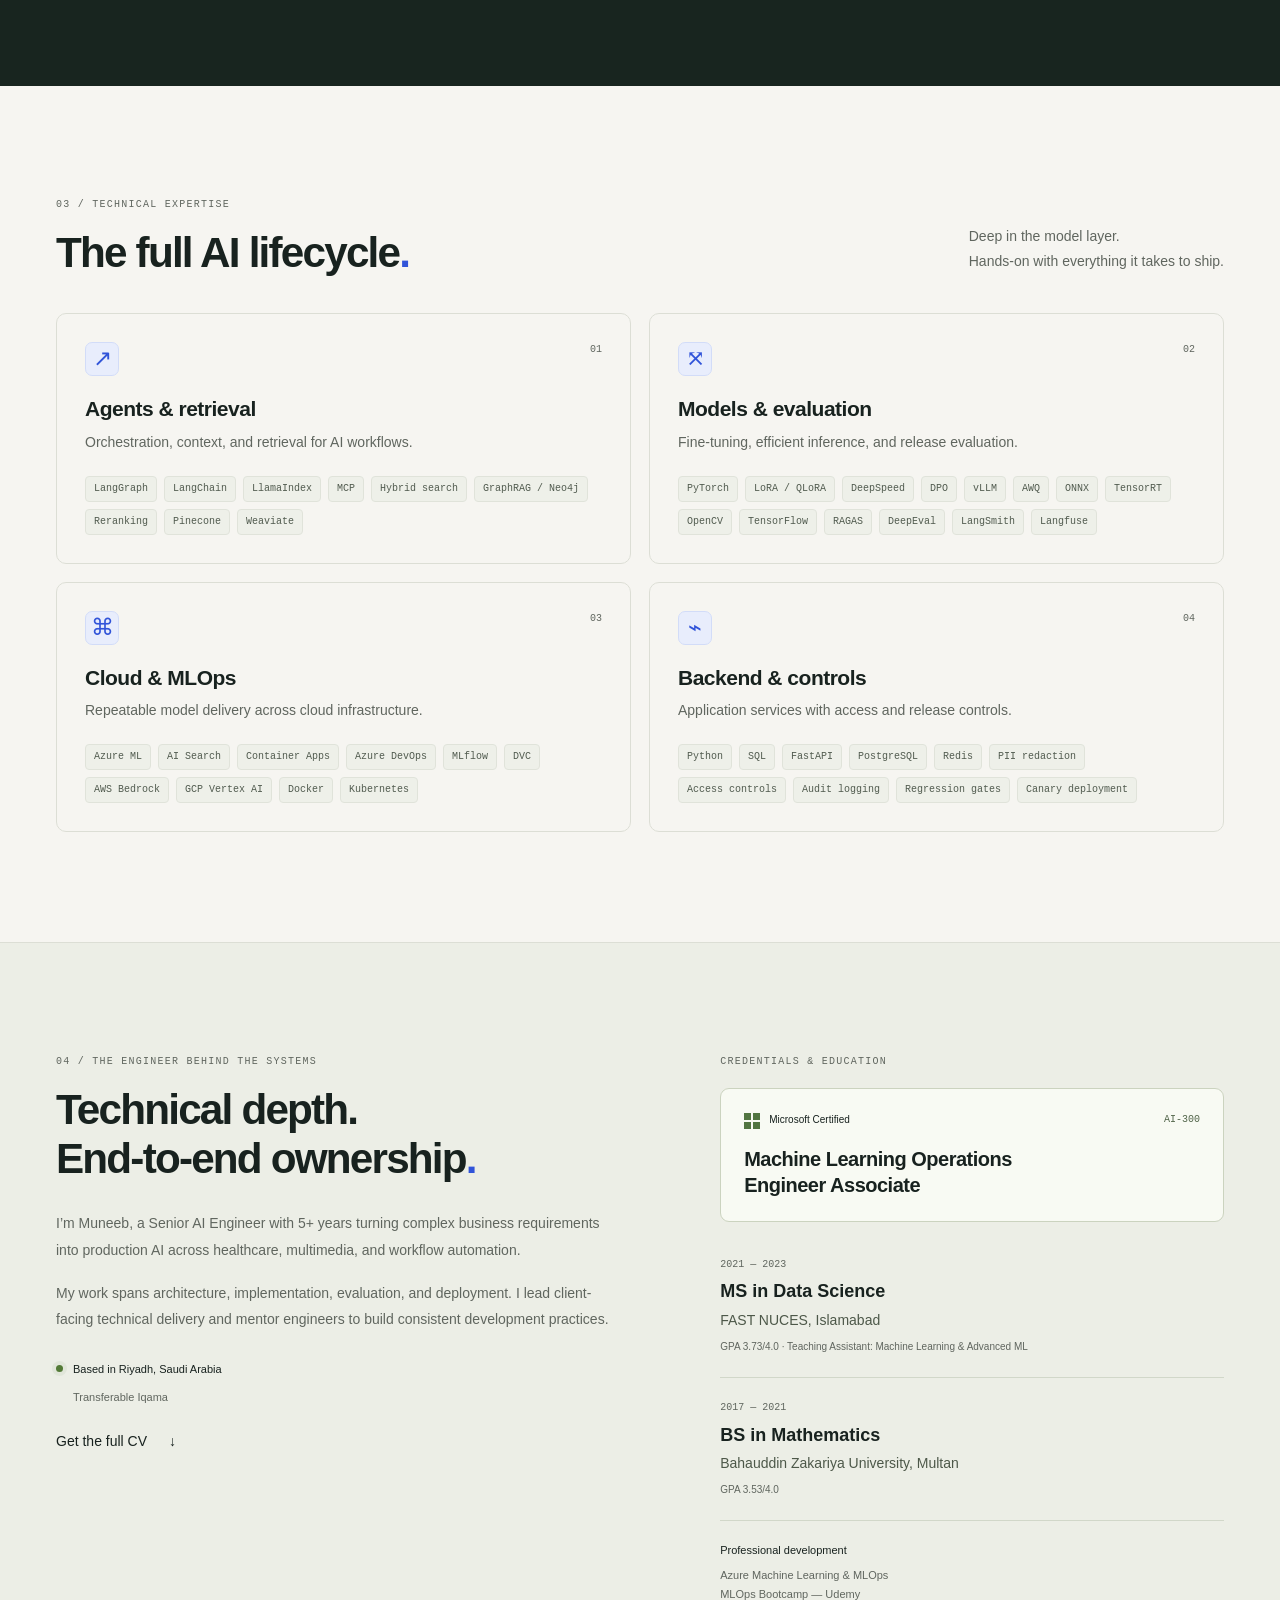
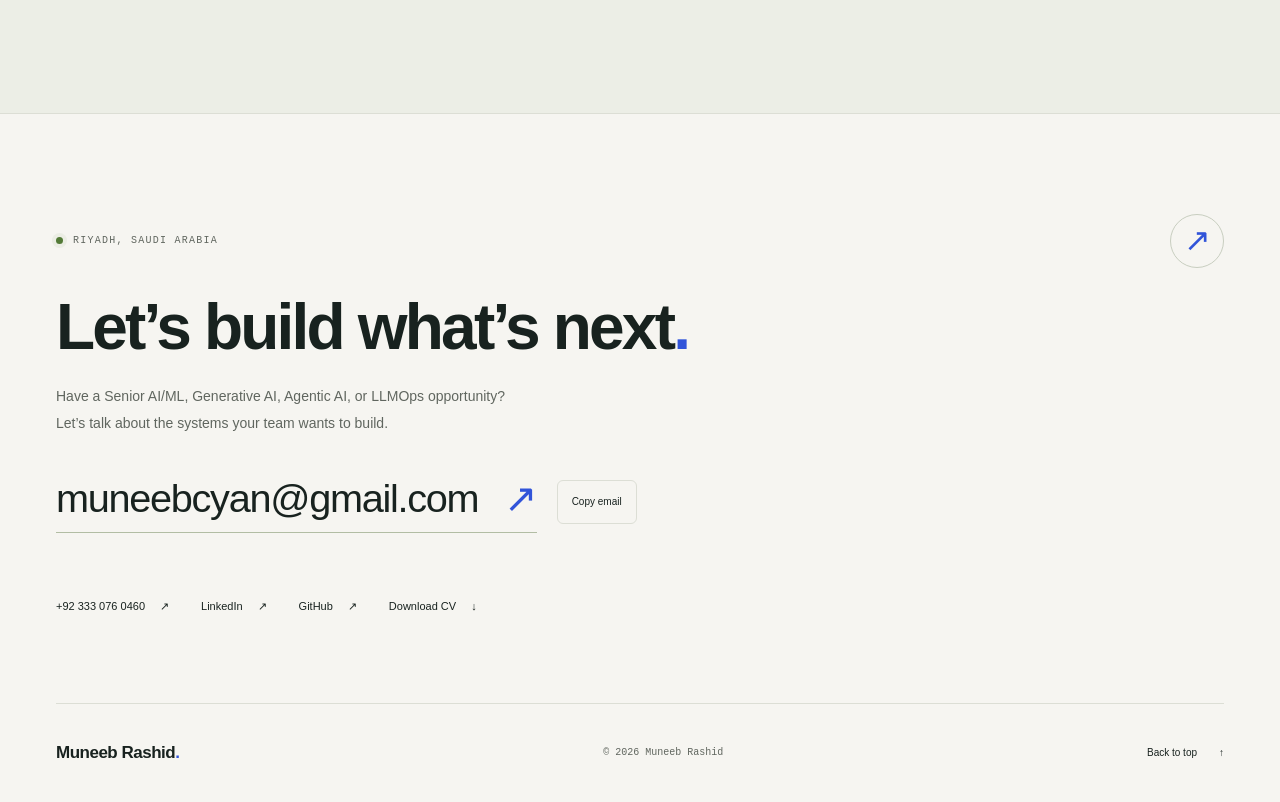
==== commit d28e0a1d: "Update portfolio with selected GitHub projects" ====
--- a/index.html
+++ b/index.html
@@ -1,1208 +1,115 @@
 <!DOCTYPE html>
 <html lang="en">
 <head>
-  <meta charset="UTF-8" />
-  <meta name="viewport" content="width=device-width, initial-scale=1.0" />
-  <meta name="description" content="Muneeb Rashid — Senior AI Engineer specializing in Generative AI, LLMs, MLOps, and production-grade AI systems across AWS, Azure, and GCP." />
-  <meta name="keywords" content="AI Engineer, Generative AI, LLMs, MLOps, RAG, LangGraph, LlamaIndex, PyTorch, AWS, Azure, GCP, Pakistan" />
-  <meta name="author" content="Muneeb Rashid" />
-
-  <!-- Open Graph -->
-  <meta property="og:title" content="Muneeb Rashid | Senior AI Engineer" />
-  <meta property="og:description" content="Building production-grade AI systems that solve real business problems." />
-  <meta property="og:type" content="website" />
-
-  <title>Muneeb Rashid | Senior AI Engineer</title>
-
-  <!-- Google Fonts -->
-  <link rel="preconnect" href="https://fonts.googleapis.com" />
-  <link rel="preconnect" href="https://fonts.gstatic.com" crossorigin />
-  <link href="https://fonts.googleapis.com/css2?family=Inter:wght@300;400;500;600;700&family=Space+Grotesk:wght@400;500;600;700;800&family=JetBrains+Mono:wght@400;500&display=swap" rel="stylesheet" />
-
-  <!-- Icons -->
-  <link rel="stylesheet" href="https://cdnjs.cloudflare.com/ajax/libs/font-awesome/6.5.0/css/all.min.css" />
-
-  <link rel="stylesheet" href="style.css" />
+  <meta charset="UTF-8">
+  <meta name="viewport" content="width=device-width, initial-scale=1">
+  <meta name="theme-color" content="#f6f5f1">
+  <title>Muneeb Rashid | Senior AI Engineer in Riyadh</title>
+  <meta name="description" content="Muneeb Rashid, Microsoft Certified Senior AI Engineer in Riyadh. 5+ years in Generative AI, agentic systems, RAG, LLMOps, MLOps, and edge vision.">
+  <meta name="author" content="Muneeb Rashid">
+  <link rel="canonical" href="https://muneeb-rashid-cyan.github.io/">
+  <meta property="og:type" content="website">
+  <meta property="og:url" content="https://muneeb-rashid-cyan.github.io/">
+  <meta property="og:title" content="Muneeb Rashid — Intelligence, engineered.">
+  <meta property="og:description" content="Microsoft Certified Senior AI Engineer. Generative AI, Agentic AI, MLOps &amp; LLMOps. Riyadh, Saudi Arabia.">
+  <meta property="og:image" content="https://muneeb-rashid-cyan.github.io/assets/social-preview.png">
+  <meta property="og:image:width" content="1200">
+  <meta property="og:image:height" content="630">
+  <meta property="og:image:alt" content="Muneeb Rashid — Senior AI Engineer in Riyadh. Intelligence, engineered.">
+  <meta name="twitter:card" content="summary_large_image">
+  <meta name="twitter:title" content="Muneeb Rashid | Senior AI Engineer">
+  <meta name="twitter:description" content="Generative AI, Agentic AI, MLOps &amp; LLMOps. Riyadh, Saudi Arabia.">
+  <meta name="twitter:image" content="https://muneeb-rashid-cyan.github.io/assets/social-preview.png">
+  <link rel="icon" href="assets/favicon.svg" type="image/svg+xml">
+  <link rel="stylesheet" href="style.css">
+  <script src="script.js" defer></script>
+  <script type="application/ld+json">
+  {"@context":"https://schema.org","@type":"Person","name":"Muneeb Rashid","url":"https://muneeb-rashid-cyan.github.io/","jobTitle":"Senior AI Engineer","description":"Microsoft Certified Senior AI Engineer with 5+ years of experience in production AI systems.","email":"muneebcyan@gmail.com","telephone":"+923330760460","address":{"@type":"PostalAddress","addressLocality":"Riyadh","addressCountry":"SA"},"worksFor":{"@type":"Organization","name":"Arbisoft"},"sameAs":["https://github.com/muneeb-rashid-cyan","https://linkedin.com/in/muneeb-rashid-2a5b31262/"],"knowsAbout":["Generative AI","Agentic AI","RAG","LLMOps","MLOps","Computer Vision"],"hasCredential":{"@type":"EducationalOccupationalCredential","name":"Microsoft Certified: Machine Learning Operations Engineer Associate (AI-300)"},"alumniOf":[{"@type":"CollegeOrUniversity","name":"FAST NUCES, Islamabad"},{"@type":"CollegeOrUniversity","name":"Bahauddin Zakariya University, Multan"}]}
+  </script>
 </head>
 <body>
-
-  <!-- ═══════════════════════════════════════════
-       NAVIGATION
-  ════════════════════════════════════════════ -->
-  <nav class="navbar" id="navbar">
-    <div class="nav-container">
-      <a href="#hero" class="nav-logo">
-        <span class="logo-bracket">&lt;</span>MR<span class="logo-bracket">/&gt;</span>
-      </a>
-
-      <ul class="nav-links" id="navLinks">
-        <li><a href="#about"          class="nav-link">About</a></li>
-        <li><a href="#skills"         class="nav-link">Skills</a></li>
-        <li><a href="#experience"     class="nav-link">Experience</a></li>
-        <li><a href="#projects"       class="nav-link">Projects</a></li>
-        <li><a href="#education"      class="nav-link">Education</a></li>
-        <li><a href="#contact"        class="nav-link">Contact</a></li>
-      </ul>
-
-      <a href="mailto:muneebcyan@gmail.com" class="nav-cta btn btn-primary">
-        Hire Me
-      </a>
-
-      <button class="hamburger" id="hamburger" aria-label="Toggle menu">
-        <span></span><span></span><span></span>
-      </button>
-    </div>
-  </nav>
-
-  <!-- Mobile Menu Overlay -->
-  <div class="mobile-menu" id="mobileMenu">
-    <ul>
-      <li><a href="#about"      class="mobile-link">About</a></li>
-      <li><a href="#skills"     class="mobile-link">Skills</a></li>
-      <li><a href="#experience" class="mobile-link">Experience</a></li>
-      <li><a href="#projects"   class="mobile-link">Projects</a></li>
-      <li><a href="#education"  class="mobile-link">Education</a></li>
-      <li><a href="#contact"    class="mobile-link">Contact</a></li>
-    </ul>
-  </div>
-
-  <main>
-
-    <!-- ═══════════════════════════════════════════
-         HERO
-    ════════════════════════════════════════════ -->
-    <section class="hero" id="hero">
-      <canvas id="particleCanvas"></canvas>
-
-      <div class="hero-content">
-        <!-- Availability Badge -->
-        <div class="availability-badge" data-aos="fade-down">
-          <span class="pulse-dot"></span>
-          Actively Seeking New Opportunities
-        </div>
-
-        <p class="hero-greeting" data-aos="fade-up" data-aos-delay="100">
-          Hello, I'm
-        </p>
-
-        <h1 class="hero-name" data-aos="fade-up" data-aos-delay="200">
-          Muneeb <span class="text-gradient">Rashid</span>
-        </h1>
-
-        <div class="hero-title" data-aos="fade-up" data-aos-delay="300">
-          <span class="static-text">Senior </span>
-          <span class="dynamic-text" id="dynamicText"></span>
-          <span class="cursor-blink">|</span>
-        </div>
-
-        <p class="hero-bio" data-aos="fade-up" data-aos-delay="400">
-          I architect <span class="highlight">production-grade AI systems</span> that solve real business problems —
-          from multimodal pipelines to enterprise RAG systems serving
-          <span class="highlight">100,000+ users</span> across AWS, Azure &amp; GCP.
-        </p>
-
-        <!-- Hero Stats -->
-        <div class="hero-stats" data-aos="fade-up" data-aos-delay="500">
-          <div class="hero-stat">
-            <span class="stat-number" data-count="8">0</span>
-            <span class="stat-plus">+</span>
-            <span class="stat-label">Years Experience</span>
-          </div>
-          <div class="stat-divider"></div>
-          <div class="hero-stat">
-            <span class="stat-number" data-count="15">0</span>
-            <span class="stat-plus">+</span>
-            <span class="stat-label">Production Models</span>
-          </div>
-          <div class="stat-divider"></div>
-          <div class="hero-stat">
-            <span class="stat-number" data-count="100">0</span>
-            <span class="stat-plus">K+</span>
-            <span class="stat-label">Users Served</span>
-          </div>
-          <div class="stat-divider"></div>
-          <div class="hero-stat">
-            <span class="stat-number" data-count="3">0</span>
-            <span class="stat-plus"></span>
-            <span class="stat-label">Cloud Platforms</span>
-          </div>
-        </div>
-
-        <!-- CTA Buttons -->
-        <div class="hero-actions" data-aos="fade-up" data-aos-delay="600">
-          <a href="#projects" class="btn btn-primary btn-lg">
-            <i class="fas fa-rocket"></i> View My Work
-          </a>
-          <a href="#contact" class="btn btn-outline btn-lg">
-            <i class="fas fa-paper-plane"></i> Get In Touch
-          </a>
-        </div>
-
-        <!-- Social Links -->
-        <div class="hero-socials" data-aos="fade-up" data-aos-delay="700">
-          <a href="https://github.com/muneeb-rashid-cyan" target="_blank" rel="noopener" class="social-link" aria-label="GitHub">
-            <i class="fab fa-github"></i>
-          </a>
-          <a href="https://linkedin.com/in/muneeb-rashid-2a5b31262" target="_blank" rel="noopener" class="social-link" aria-label="LinkedIn">
-            <i class="fab fa-linkedin-in"></i>
-          </a>
-          <a href="mailto:muneebcyan@gmail.com" class="social-link" aria-label="Email">
-            <i class="fas fa-envelope"></i>
-          </a>
-        </div>
+  <a class="skip-link" href="#main">Skip to content</a>
+  <header class="site-header"><div class="container navigation">
+    <a class="wordmark" href="#hero"><span class="monogram" aria-hidden="true">mr<span>↗</span></span><span>Muneeb Rashid <span class="wordmark-role">Senior AI Engineer</span></span><span class="sr-only"> — home</span></a>
+    <button class="menu-toggle" aria-expanded="false" aria-controls="primary-nav" hidden>Menu <span aria-hidden="true">+</span></button>
+    <nav id="primary-nav" aria-label="Main navigation"><a href="#projects">Work</a><a href="#experience">Experience</a><a href="#skills">Expertise</a><a href="#about">About</a><a class="nav-contact" href="#contact">Let’s talk <span aria-hidden="true">↗</span></a></nav>
+  </div></header>
+  <script>
+    // Set the responsive navigation state before the main content can paint.
+    // Without JavaScript the complete navigation remains available in normal flow.
+    document.querySelector('#primary-nav').hidden = window.matchMedia('(max-width: 650px)').matches;
+    document.querySelector('.menu-toggle').hidden = !window.matchMedia('(max-width: 650px)').matches;
+  </script>
+  <main id="main" tabindex="-1">
+    <section class="hero container" id="hero" aria-labelledby="hero-title">
+      <div class="hero-copy">
+        <p class="eyebrow"><span class="status-dot" aria-hidden="true"></span> Riyadh, Saudi Arabia <span class="eyebrow-divider">/</span> Microsoft Certified</p>
+        <h1 id="hero-title"><span class="sr-only">Muneeb Rashid, Senior AI Engineer. </span>Intelligence,<br><span class="blue">engineered.</span></h1>
+        <p class="hero-subtitle">From complex requirements<br>to AI that works in the real world.</p>
+        <p class="hero-description">I build and deploy generative AI, agent workflows, and ML systems — connecting model development to measurable business impact.</p>
+        <div class="hero-actions"><a class="button button-blue" href="#projects">Explore selected work <span aria-hidden="true">↗</span></a><a class="button button-plain" href="Muneeb_Rashid_AI_Engineer_KSA.pdf" download>Download CV <span aria-hidden="true">↓</span></a></div>
+        <div class="hero-footnote"><span>Generative AI</span><span>Agentic AI</span><span>MLOps &amp; LLMOps</span></div>
       </div>
-
-      <div class="hero-scroll-indicator">
-        <span>Scroll</span>
-        <div class="scroll-line"></div>
+      <div class="hero-art" aria-hidden="true">
+        <div class="art-top"><span><i></i> THE ENGINEERING LIFECYCLE</span><span>01 — 04</span></div>
+        <svg class="system-art" viewBox="0 0 500 430" fill="none">
+          <defs><linearGradient id="orbit-gradient" x1="80" y1="60" x2="430" y2="390" gradientUnits="userSpaceOnUse"><stop stop-color="#a7b6ff"/><stop offset=".5" stop-color="#5473f8"/><stop offset="1" stop-color="#253569"/></linearGradient><radialGradient id="core-gradient"><stop stop-color="#394faf"/><stop offset="1" stop-color="#172650"/></radialGradient></defs>
+          <g stroke="#293858" stroke-width="1"><path d="M250 20V410M40 215H460" stroke-dasharray="3 7"/><circle cx="250" cy="215" r="181"/><circle cx="250" cy="215" r="143" stroke-dasharray="2 7"/></g>
+          <g class="orbital-lines" stroke="url(#orbit-gradient)" stroke-width="1.3"><ellipse cx="250" cy="215" rx="176" ry="66" transform="rotate(-35 250 215)"/><ellipse cx="250" cy="215" rx="176" ry="66" transform="rotate(35 250 215)"/><ellipse cx="250" cy="215" rx="176" ry="66" transform="rotate(90 250 215)"/></g>
+          <circle cx="250" cy="215" r="66" fill="url(#core-gradient)" stroke="#7f97fb"/><circle cx="250" cy="215" r="56" stroke="#8b9fe2" stroke-opacity=".3"/><path d="m227 234 17-38 17 38m-28-12h22m16-26v38" stroke="#eef0ff" stroke-width="3" stroke-linecap="round" stroke-linejoin="round"/>
+          <g fill="#aabaff"><circle cx="107" cy="115" r="5"/><circle cx="390" cy="113" r="5"/><circle cx="251" cy="389" r="5"/></g>
+          <g fill="#12213d" stroke="#526795"><rect x="25" y="54" width="132" height="51" rx="9"/><rect x="348" y="282" width="129" height="51" rx="9"/><rect x="30" y="302" width="136" height="51" rx="9"/></g>
+          <g fill="#dfe6ff" font-family="Arial, sans-serif" font-size="12"><text x="42" y="85">01 / TRAIN &amp; ADAPT</text><text x="366" y="313">03 / EVALUATE</text><text x="46" y="333">04 / DEPLOY</text></g>
+          <rect x="316" y="44" width="151" height="39" rx="19.5" fill="#c6f18e"/><text x="333" y="69" fill="#17251b" font-family="Arial, sans-serif" font-size="11" font-weight="bold">02 / ORCHESTRATE ↗</text>
+        </svg>
+        <div class="art-bottom"><span>Built for production.<br><strong>Evaluated for impact.</strong></span><span class="art-cross">✳</span></div>
       </div>
     </section>
-
-    <!-- ═══════════════════════════════════════════
-         ABOUT
-    ════════════════════════════════════════════ -->
-    <section class="section about" id="about">
-      <div class="container">
-        <div class="section-header" data-aos="fade-up">
-          <span class="section-tag">Who I Am</span>
-          <h2 class="section-title">About <span class="text-gradient">Me</span></h2>
-        </div>
-
-        <div class="about-grid">
-          <!-- Left: Avatar + quick facts -->
-          <div class="about-visual" data-aos="fade-right">
-            <div class="avatar-wrapper">
-              <div class="avatar-placeholder">
-                <i class="fas fa-user-astronaut"></i>
-              </div>
-              <div class="avatar-ring ring-1"></div>
-              <div class="avatar-ring ring-2"></div>
-            </div>
-
-            <div class="quick-facts">
-              <div class="fact-item">
-                <i class="fas fa-map-marker-alt"></i>
-                <span>Lahore, Pakistan</span>
-              </div>
-              <div class="fact-item">
-                <i class="fas fa-briefcase"></i>
-                <span>Open to Remote &amp; On-site Roles</span>
-              </div>
-              <div class="fact-item">
-                <i class="fas fa-clock"></i>
-                <span>Immediate Start Available</span>
-              </div>
-              <div class="fact-item">
-                <i class="fas fa-envelope"></i>
-                <a href="mailto:muneebcyan@gmail.com">muneebcyan@gmail.com</a>
-              </div>
-              <div class="fact-item">
-                <i class="fas fa-phone"></i>
-                <span>+92-333-0760460</span>
-              </div>
-            </div>
-          </div>
-
-          <!-- Right: Bio -->
-          <div class="about-content" data-aos="fade-left">
-            <h3 class="about-heading">
-              Building AI systems that <span class="text-gradient">actually ship</span> to production.
-            </h3>
-            <p class="about-text">
-              I'm a Senior AI Engineer with <strong>8+ years</strong> of hands-on experience building
-              scalable, production-grade AI systems. My work spans the full AI lifecycle — from
-              research and experimentation to deployment and monitoring at scale.
-            </p>
-            <p class="about-text">
-              I specialize in <strong>Generative AI</strong>, <strong>Agentic AI</strong>,
-              <strong>custom MCP servers</strong>, <strong>Advanced RAG pipelines</strong>, and
-              <strong>end-to-end LLMOps &amp; MLOps</strong> across AWS, Azure, and GCP. I've shipped
-              AI products serving over 100,000 real users with 95%+ accuracy, and built multimodal
-              pipelines combining text, image, video, and voice.
-            </p>
-            <p class="about-text">
-              Currently a Senior AI Engineer at <strong>Arbisoft</strong>, I lead development of an
-              AI-powered storybook generation platform — one of the most complex multimodal pipelines
-              I've architected to date. I've delivered enterprise-grade AI systems for clients across
-              <strong>Pakistan, the USA, and Canada</strong>, leading cross-functional teams and
-              mentoring junior engineers along the way.
-            </p>
-
-            <div class="about-highlights">
-              <div class="highlight-card">
-                <i class="fas fa-brain"></i>
-                <div>
-                  <strong>Gen AI Expert</strong>
-                  <p>GPT-4, Gemini, Claude, Veo3, DALL-E, LLaMA 3</p>
-                </div>
-              </div>
-              <div class="highlight-card">
-                <i class="fas fa-cloud"></i>
-                <div>
-                  <strong>Multi-Cloud</strong>
-                  <p>AWS SageMaker · Azure ML · GCP Vertex AI</p>
-                </div>
-              </div>
-              <div class="highlight-card">
-                <i class="fas fa-network-wired"></i>
-                <div>
-                  <strong>MLOps</strong>
-                  <p>Docker · Kubernetes · CI/CD · MLflow · DVC</p>
-                </div>
-              </div>
-            </div>
-
-            <a href="Muneeb_Rashid_Resume.pdf" download class="btn btn-outline mt-24">
-              <i class="fas fa-download"></i> Download Resume
-            </a>
-          </div>
-        </div>
+    <div class="container impact-strip" aria-label="Selected professional impact"><div><strong>5<span>+</span></strong><p>Years in AI engineering</p></div><div><strong>100k<span>+</span></strong><p>Active users · MedQuery platform</p></div><div><strong>10k<span>+</span></strong><p>Daily active users · Storybook Studio</p></div><div><strong>90<span>%</span></strong><p>Faster inference · FaceLite</p></div></div>
+    <section class="section container" id="projects" aria-labelledby="projects-title">
+      <div class="section-heading"><div><p class="eyebrow">01 / Selected engineering</p><h2 id="projects-title">From model to production<span class="blue">.</span></h2></div><p>A closer look at the architecture,<br>decisions, and purpose behind the work.</p></div>
+      <div class="project-filters" role="group" aria-label="Filter selected projects" hidden><button class="filter active" data-filter="all" aria-pressed="true">All work <span>03</span></button><button class="filter" data-filter="llm" aria-pressed="false">LLM systems</button><button class="filter" data-filter="agents" aria-pressed="false">Agentic AI</button><button class="filter" data-filter="edge" aria-pressed="false">Edge vision</button></div><p class="sr-only" id="filter-status" role="status"></p>
+      <div class="project-grid"><article class="project-card" data-category="llm" id="project-llm">
+ <div class="project-visual visual-llm" aria-hidden="true"><div class="visual-label">MODEL DEVELOPMENT → SERVING<span>01</span></div><div class="training-diagram"><div class="model-chip">LLaMA 3 <span>+ Mistral</span></div><div class="diagram-connector"></div><div class="gpu-row"><span>GPU 01</span><span>GPU 02</span><span>GPU …</span></div><p>DeepSpeed ZeRO-3 + QLoRA</p><div class="diagram-connector"></div><div class="serve-chip"><span class="status-dot"></span>AWQ → vLLM serving <span>↗</span></div></div></div>
+ <div class="project-body"><p class="eyebrow">Generative AI / LLMOps</p><h3>Distributed LLM Fine-Tuning &amp; Inference Platform</h3><p>Adapt LLaMA 3 and Mistral models, manage GPU memory, and connect training artifacts to deployable model versions.</p><div class="tags"><span>DeepSpeed ZeRO-3</span><span>QLoRA</span><span>vLLM</span><span>AWQ</span><span>MLflow</span></div>
+ <details class="project-details"><summary>Explore architecture <span aria-hidden="true">+</span></summary><div class="details-content"><h4>Training → release</h4><ol><li>4-bit QLoRA with ZeRO-3 sharding, gradient checkpointing, and optimizer offload.</li><li>Merge adapters, then quantize with AWQ for vLLM serving.</li><li>Continuous batching and speculative decoding for inference.</li><li>MLflow run tracking and versioned adapters for evaluation-gated release.</li></ol><p><strong>Engineering impact:</strong> A connected training-to-serving workflow that addresses GPU memory and serving latency.</p></div></details></div></article>
+<article class="project-card" data-category="agents" id="project-agents">
+ <div class="project-visual visual-agents" aria-hidden="true"><div class="visual-label">FEEDBACK → EVALUATED RELEASE<span>02</span></div><div class="agent-diagram"><div class="agent-node">Agent traces <span>↘</span></div><div class="agent-node node-right">Preference pairs</div><div class="agent-node">DPO updates <span>↗</span></div><div class="evaluation-pill">✓ Evaluation gate</div><div class="canary-path">Canary deployment <span>↔</span> Rollback</div></div></div>
+ <div class="project-body"><p class="eyebrow">Agentic AI / Evaluation</p><h3>Self-Improving Agent Platform</h3><p>Turn agent failures and user corrections into model improvements, with evaluation outcomes controlling every promotion.</p><div class="tags"><span>LangGraph</span><span>DPO</span><span>LangSmith</span><span>Azure ML</span><span>GitHub Actions</span></div>
+ <details class="project-details"><summary>Explore architecture <span aria-hidden="true">+</span></summary><div class="details-content"><h4>Trace → training → canary</h4><ol><li>Convert failures and corrections into preference pairs for DPO updates to routing and response models.</li><li>Compare candidates using deterministic checks, LLM scoring, and bootstrap confidence intervals.</li><li>Deploy through canaries with rollback on groundedness or task-success regression.</li></ol><p><strong>Engineering impact:</strong> Model updates are conditional on measured evaluation outcomes.</p></div></details></div></article>
+<article class="project-card" data-category="edge" id="project-edge">
+ <div class="project-visual visual-edge" aria-hidden="true"><div class="visual-label">CLOUD CONTROL → LOCAL INFERENCE<span>03</span></div><div class="edge-diagram"><div class="edge-cloud">Signed model bundle <span>↓</span></div><div class="edge-branches"></div><div class="edge-devices"><span>⌗<small>JETSON</small></span><span>⌗<small>JETSON</small></span><span>⌗<small>JETSON</small></span></div><div class="rollout"><span>1% canary</span><b>→</b><span>10%</span><b>→</b><span>Fleet</span></div><p>Local inference · Cloud escalation</p></div></div>
+ <div class="project-body"><p class="eyebrow">Computer vision / MLOps</p><h3>Edge Vision Fleet Platform</h3><p>Deliver optimized vision models to an edge fleet, keep inference local, and escalate uncertain frames to the cloud.</p><div class="tags"><span>ONNX</span><span>TensorRT INT8</span><span>Jetson</span><span>Kubernetes</span><span>Prometheus</span></div>
+ <details class="project-details"><summary>Explore architecture <span aria-hidden="true">+</span></summary><div class="details-content"><h4>Optimize → validate → roll out</h4><ol><li>Export to ONNX and optimize with TensorRT INT8 on NVIDIA Jetson.</li><li>Benchmark accuracy and latency per target before release.</li><li>Ship signed, versioned OTA bundles through 1% and 10% canaries, then fleet rollout.</li><li>Roll back on confidence drift; escalate low-confidence frames to a cloud model.</li></ol><p><strong>Engineering impact:</strong> Controlled fleet releases and cloud calls limited to uncertain cases.</p></div></details></div></article>
+</div>
+      <div class="github-banner"><div><span class="github-mark" aria-hidden="true">⌘</span><p><strong>More engineering, in the open.</strong><span>Explore my code and repositories on GitHub.</span></p></div><a class="text-link" href="https://github.com/muneeb-rashid-cyan" target="_blank" rel="noopener noreferrer">Visit GitHub <span aria-hidden="true">↗</span><span class="sr-only"> (opens in a new tab)</span></a></div>
+      <div class="open-source-heading"><div><p class="eyebrow">Open-source builds</p><h3>Seven more systems, built in public<span class="blue">.</span></h3></div><p>Real repositories spanning agentic workflows,<br>LLMOps, multimodal RAG, and deployment.</p></div>
+      <div class="github-projects-grid">
+        <article class="github-project-card"><div class="github-project-top"><span class="github-project-type">LLMOps / RAG</span><span class="github-project-index">01</span></div><h4>Azure Multimodal RAG &amp; Document Intelligence</h4><p>Ingests PDFs, Word documents, and scanned images with Azure Document Intelligence, then combines query rewriting, hybrid vector + BM25 search, RRF fusion, cross-encoder reranking, context compression, citations, and Azure AI Evaluation in a FastAPI dashboard.</p><div class="tags"><span>Azure AI Search</span><span>GPT-4.1</span><span>FastAPI</span><span>Cosmos DB</span><span>Azure DevOps</span></div><a class="github-project-link" href="https://github.com/muneeb-rashid-cyan/Azure-LLmops-Rag-Doc-Intelligence-Hybrid-Search" target="_blank" rel="noopener noreferrer">View repository <span aria-hidden="true">↗</span><span class="sr-only"> (opens in a new tab)</span></a></article>
+        <article class="github-project-card"><div class="github-project-top"><span class="github-project-type">Agentic AI / LLMOps</span><span class="github-project-index">02</span></div><h4>Multi-Agent Research Pipeline</h4><p>A FastAPI service that routes work through a LangGraph Supervisor → Researcher → Writer state machine. The researcher uses Tavily and a web reader; the writer self-critiques before returning structured JSON with sources and an agent trace.</p><div class="tags"><span>LangGraph</span><span>FastAPI</span><span>Docker</span><span>Azure DevOps</span><span>Pytest</span></div><a class="github-project-link" href="https://github.com/muneeb-rashid-cyan/LLMOps-Multi-Agent-Azure-CICD-Pipeline-" target="_blank" rel="noopener noreferrer">View repository <span aria-hidden="true">↗</span><span class="sr-only"> (opens in a new tab)</span></a></article>
+        <article class="github-project-card"><div class="github-project-top"><span class="github-project-type">MCP / Agentic AI</span><span class="github-project-index">03</span></div><h4>DevMind — AI Developer Assistant</h4><p>A triage agent hands questions to code-review, repository-search, or web-research specialists. Agents discover filesystem and GitHub tools through MCP, enforce jailbreak, path-traversal, PII, and length guardrails, and persist conversations with SQLite.</p><div class="tags"><span>OpenAI Agents SDK</span><span>MCP</span><span>SQLite</span><span>Guardrails</span><span>Python</span></div><a class="github-project-link" href="https://github.com/muneeb-rashid-cyan/Devmind-AI-Dev-Assistant" target="_blank" rel="noopener noreferrer">View repository <span aria-hidden="true">↗</span><span class="sr-only"> (opens in a new tab)</span></a></article>
+        <article class="github-project-card"><div class="github-project-top"><span class="github-project-type">Multi-agent systems</span><span class="github-project-index">04</span></div><h4>Customer Support Agent</h4><p>Async LangGraph workflow with a structured query planner, supervisor routing, SQL/FAQ/escalation specialists, durable SQLite checkpoints, and an interrupt/resume approval step before refund actions.</p><div class="tags"><span>LangGraph</span><span>AsyncSqliteSaver</span><span>Pydantic</span><span>Human review</span><span>SQLite</span></div><a class="github-project-link" href="https://github.com/muneeb-rashid-cyan/LangGraph-Customer-Support-Agent" target="_blank" rel="noopener noreferrer">View repository <span aria-hidden="true">↗</span><span class="sr-only"> (opens in a new tab)</span></a></article>
+        <article class="github-project-card"><div class="github-project-top"><span class="github-project-type">Voice AI</span><span class="github-project-index">05</span></div><h4>Voice Research Assistant</h4><p>FastAPI voice workflow from browser audio to transcription, specialist-agent handoffs, and natural speech response. Guardrails protect input and output while SQLiteSession preserves conversation history across sessions.</p><div class="tags"><span>OpenAI Agents SDK</span><span>Whisper</span><span>TTS</span><span>FastAPI</span><span>SQLite</span></div><a class="github-project-link" href="https://github.com/muneeb-rashid-cyan/Multi-Agent-Voice-Assistant" target="_blank" rel="noopener noreferrer">View repository <span aria-hidden="true">↗</span><span class="sr-only"> (opens in a new tab)</span></a></article>
+        <article class="github-project-card"><div class="github-project-top"><span class="github-project-type">MLOps / Azure</span><span class="github-project-index">06</span></div><h4>Smart Interview Prep Agent</h4><p>LangGraph generates 5–7 structured questions from a resume and job description, evaluates answers with typed outputs and scored feedback, then serves a FastAPI app through Docker, ACR, ACI, and a four-stage Azure DevOps pipeline with health verification.</p><div class="tags"><span>LangGraph</span><span>FastAPI</span><span>Docker</span><span>ACR / ACI</span><span>Azure DevOps</span></div><a class="github-project-link" href="https://github.com/muneeb-rashid-cyan/Interview-Prep-Agent-Azure-ACI" target="_blank" rel="noopener noreferrer">View repository <span aria-hidden="true">↗</span><span class="sr-only"> (opens in a new tab)</span></a></article>
+        <article class="github-project-card"><div class="github-project-top"><span class="github-project-type">MLOps / Model serving</span><span class="github-project-index">07</span></div><h4>Multi-Model Serving on Azure Container Apps</h4><p>Independent healthcare prediction models run as separate REST microservices with Docker packaging, private registry integration, autoscaling, and zero-downtime deployment patterns.</p><div class="tags"><span>Azure Container Apps</span><span>FastAPI</span><span>Docker</span><span>ACR</span><span>Autoscaling</span></div><a class="github-project-link" href="https://github.com/muneeb-rashid-cyan/azure-container-apps-multi-model-serving" target="_blank" rel="noopener noreferrer">View repository <span aria-hidden="true">↗</span><span class="sr-only"> (opens in a new tab)</span></a></article>
       </div>
     </section>
-
-    <!-- ═══════════════════════════════════════════
-         SKILLS
-    ════════════════════════════════════════════ -->
-    <section class="section skills" id="skills">
-      <div class="container">
-        <div class="section-header" data-aos="fade-up">
-          <span class="section-tag">What I Know</span>
-          <h2 class="section-title">Core <span class="text-gradient">Competencies</span></h2>
-          <p class="section-subtitle">
-            A comprehensive stack covering every layer of the modern AI engineering pipeline.
-          </p>
-        </div>
-
-        <div class="skills-grid">
-
-          <!-- Generative AI & LLMs -->
-          <div class="skill-card" data-aos="fade-up" data-aos-delay="0">
-            <div class="skill-card-header">
-              <div class="skill-icon">
-                <i class="fas fa-robot"></i>
-              </div>
-              <h3>Generative AI &amp; LLMs</h3>
-            </div>
-            <div class="skill-tags">
-              <span class="tag tag-cyan">GPT-4</span>
-              <span class="tag tag-cyan">Claude</span>
-              <span class="tag tag-cyan">Gemini</span>
-              <span class="tag tag-cyan">LLaMA 3</span>
-              <span class="tag tag-cyan">LoRA Fine-tuning</span>
-              <span class="tag tag-cyan">Prompt Engineering</span>
-              <span class="tag tag-cyan">DALL-E</span>
-              <span class="tag tag-cyan">Imagen3</span>
-              <span class="tag tag-cyan">Veo3</span>
-              <span class="tag tag-cyan">Sora</span>
-            </div>
-          </div>
-
-          <!-- LLMOps & Advanced RAG -->
-          <div class="skill-card" data-aos="fade-up" data-aos-delay="80">
-            <div class="skill-card-header">
-              <div class="skill-icon">
-                <i class="fas fa-database"></i>
-              </div>
-              <h3>LLMOps &amp; Advanced RAG</h3>
-            </div>
-            <div class="skill-tags">
-              <span class="tag tag-purple">Hybrid Search (BM25 + Vector + RRF)</span>
-              <span class="tag tag-purple">Cross-Encoder Reranking</span>
-              <span class="tag tag-purple">Semantic Chunking</span>
-              <span class="tag tag-purple">Hallucination Detection</span>
-              <span class="tag tag-purple">Query Rewriting</span>
-              <span class="tag tag-purple">Citation Tracking</span>
-              <span class="tag tag-purple">Groundedness Evaluation</span>
-              <span class="tag tag-purple">LangSmith</span>
-              <span class="tag tag-purple">Langfuse</span>
-              <span class="tag tag-purple">RAGAS</span>
-            </div>
-          </div>
-
-          <!-- AI Frameworks -->
-          <div class="skill-card" data-aos="fade-up" data-aos-delay="160">
-            <div class="skill-card-header">
-              <div class="skill-icon">
-                <i class="fas fa-code-branch"></i>
-              </div>
-              <h3>AI Agents &amp; Frameworks</h3>
-            </div>
-            <div class="skill-tags">
-              <span class="tag tag-cyan">LangGraph</span>
-              <span class="tag tag-cyan">OpenAI Agents SDK</span>
-              <span class="tag tag-cyan">MCP (Model Context Protocol)</span>
-              <span class="tag tag-cyan">FastMCP</span>
-              <span class="tag tag-cyan">Custom MCP Servers</span>
-              <span class="tag tag-cyan">Multi-Agent Systems</span>
-              <span class="tag tag-cyan">LangChain</span>
-              <span class="tag tag-cyan">LlamaIndex</span>
-              <span class="tag tag-cyan">n8n</span>
-              <span class="tag tag-cyan">Zapier</span>
-              <span class="tag tag-cyan">ChromaDB</span>
-              <span class="tag tag-cyan">Pinecone</span>
-              <span class="tag tag-cyan">Weaviate</span>
-            </div>
-          </div>
-
-          <!-- MLOps & Deployment -->
-          <div class="skill-card" data-aos="fade-up" data-aos-delay="240">
-            <div class="skill-card-header">
-              <div class="skill-icon">
-                <i class="fas fa-infinity"></i>
-              </div>
-              <h3>MLOps &amp; Deployment</h3>
-            </div>
-            <div class="skill-tags">
-              <span class="tag tag-purple">Docker</span>
-              <span class="tag tag-purple">Kubernetes (AKS, EKS)</span>
-              <span class="tag tag-purple">CI/CD (Azure DevOps, GitHub Actions)</span>
-              <span class="tag tag-purple">MLflow</span>
-              <span class="tag tag-purple">DVC</span>
-              <span class="tag tag-purple">Terraform</span>
-              <span class="tag tag-purple">Azure AI Foundry</span>
-              <span class="tag tag-purple">Azure Container Registry</span>
-              <span class="tag tag-purple">Jenkins</span>
-              <span class="tag tag-purple">Databricks</span>
-            </div>
-          </div>
-
-          <!-- Cloud Platforms -->
-          <div class="skill-card" data-aos="fade-up" data-aos-delay="320">
-            <div class="skill-card-header">
-              <div class="skill-icon">
-                <i class="fas fa-cloud"></i>
-              </div>
-              <h3>Cloud Platforms</h3>
-            </div>
-            <div class="skill-tags">
-              <span class="tag tag-cyan">AWS SageMaker</span>
-              <span class="tag tag-cyan">AWS Bedrock</span>
-              <span class="tag tag-cyan">AWS Lambda</span>
-              <span class="tag tag-cyan">Azure ML Studio</span>
-              <span class="tag tag-cyan">Azure AI Foundry</span>
-              <span class="tag tag-cyan">Azure OpenAI</span>
-              <span class="tag tag-cyan">GCP Vertex AI</span>
-              <span class="tag tag-cyan">BigQuery</span>
-              <span class="tag tag-cyan">Cosmos DB</span>
-            </div>
-          </div>
-
-          <!-- Computer Vision & Optimization -->
-          <div class="skill-card" data-aos="fade-up" data-aos-delay="400">
-            <div class="skill-card-header">
-              <div class="skill-icon">
-                <i class="fas fa-eye"></i>
-              </div>
-              <h3>Computer Vision &amp; Optimization</h3>
-            </div>
-            <div class="skill-tags">
-              <span class="tag tag-purple">OpenCV</span>
-              <span class="tag tag-purple">YOLO</span>
-              <span class="tag tag-purple">SAM</span>
-              <span class="tag tag-purple">TensorFlow Lite</span>
-              <span class="tag tag-purple">ONNX</span>
-              <span class="tag tag-purple">OpenVINO</span>
-              <span class="tag tag-purple">TensorRT</span>
-              <span class="tag tag-purple">Model Quantization</span>
-              <span class="tag tag-purple">ElevenLabs</span>
-              <span class="tag tag-purple">Whisper</span>
-            </div>
-          </div>
-
-        </div>
-
-        <!-- Programming Languages bar -->
-        <div class="lang-bar-wrapper" data-aos="fade-up">
-          <h3 class="lang-bar-title">Programming Languages</h3>
-          <div class="lang-bars">
-            <div class="lang-bar-item">
-              <div class="lang-info">
-                <span>Python</span><span>Expert</span>
-              </div>
-              <div class="progress-track">
-                <div class="progress-fill" data-width="96"></div>
-              </div>
-            </div>
-            <div class="lang-bar-item">
-              <div class="lang-info">
-                <span>SQL</span><span>Advanced</span>
-              </div>
-              <div class="progress-track">
-                <div class="progress-fill" data-width="85"></div>
-              </div>
-            </div>
-            <div class="lang-bar-item">
-              <div class="lang-info">
-                <span>R</span><span>Intermediate</span>
-              </div>
-              <div class="progress-track">
-                <div class="progress-fill" data-width="70"></div>
-              </div>
-            </div>
-            <div class="lang-bar-item">
-              <div class="lang-info">
-                <span>Bash / Shell</span><span>Intermediate</span>
-              </div>
-              <div class="progress-track">
-                <div class="progress-fill" data-width="72"></div>
-              </div>
-            </div>
-          </div>
-        </div>
-
-      </div>
-    </section>
-
-    <!-- ═══════════════════════════════════════════
-         EXPERIENCE
-    ════════════════════════════════════════════ -->
-    <section class="section experience" id="experience">
-      <div class="container">
-        <div class="section-header" data-aos="fade-up">
-          <span class="section-tag">Where I've Worked</span>
-          <h2 class="section-title">Professional <span class="text-gradient">Experience</span></h2>
-        </div>
-
-        <div class="timeline">
-
-          <!-- Arbisoft -->
-          <div class="timeline-item" data-aos="fade-up">
-            <div class="timeline-dot"></div>
-            <div class="timeline-card">
-              <div class="timeline-header">
-                <div>
-                  <h3 class="job-title">Senior AI Engineer</h3>
-                  <p class="company-name">
-                    <i class="fas fa-building"></i> Arbisoft
-                    <span class="company-location">· Plano, Texas, USA</span>
-                  </p>
-                </div>
-                <div class="job-meta">
-                  <span class="job-period">
-                    <i class="fas fa-calendar-alt"></i> Nov 2024 – Present
-                  </span>
-                  <span class="job-badge current">Current</span>
-                </div>
-              </div>
-              <ul class="job-bullets">
-                <li>Led end-to-end development of AI-powered <strong>storybook generation platform</strong> processing multimodal content (text, images, video, audio) for <strong>10,000+ daily active users</strong>.</li>
-                <li>Engineered image generation workflows using <strong>Leonardo AI, Google Imagen3, and DALL-E</strong>; implemented novel character consistency solution across 50+ story scenes, reducing regeneration by <strong>60%</strong>.</li>
-                <li>Designed and deployed <strong>video generation system</strong> comparing Google Veo3 vs OpenAI Sora; solved mutation challenges through reference image conditioning, achieving <strong>85% scene consistency</strong>.</li>
-                <li>Built <strong>Gemini Flash-based QA validation layer</strong> reducing post-generation errors by 40%; integrated ElevenLabs and Meta Seamless for voiceover across <strong>15+ languages</strong>.</li>
-                <li>Developed production-ready <strong>LangGraph + LlamaIndex conversational agents</strong> handling 5,000+ daily workflow automation tasks via n8n and Zapier.</li>
-                <li>Architected <strong>Azure MLOps pipelines</strong> with MLflow experiment tracking; deployed multi-agent LangGraph systems via Azure DevOps CI/CD with three-stage quality gates.</li>
-              </ul>
-              <div class="job-stack">
-                <span class="stack-tag">LangGraph</span><span class="stack-tag">LlamaIndex</span>
-                <span class="stack-tag">Leonardo AI</span><span class="stack-tag">Veo3</span>
-                <span class="stack-tag">Gemini Flash</span><span class="stack-tag">Azure ML</span>
-                <span class="stack-tag">n8n</span><span class="stack-tag">Docker</span><span class="stack-tag">AKS</span>
-              </div>
-            </div>
-          </div>
-
-          <!-- PureLogics -->
-          <div class="timeline-item" data-aos="fade-up">
-            <div class="timeline-dot"></div>
-            <div class="timeline-card">
-              <div class="timeline-header">
-                <div>
-                  <h3 class="job-title">Senior Artificial Intelligence Engineer</h3>
-                  <p class="company-name">
-                    <i class="fas fa-building"></i> PureLogics
-                    <span class="company-location">· Lahore, Pakistan</span>
-                  </p>
-                </div>
-                <div class="job-meta">
-                  <span class="job-period">
-                    <i class="fas fa-calendar-alt"></i> May 2023 – Oct 2024
-                  </span>
-                </div>
-              </div>
-              <ul class="job-bullets">
-                <li>Built <strong>advanced RAG pipeline with GPT-4</strong> for personalized healthcare engagement supporting <strong>100,000+ active users</strong> with 95%+ accuracy in health concern identification.</li>
-                <li>Developed <strong>multimodal RAG pipeline on AWS Bedrock</strong> processing 2TB+ daily data with auto-scaling for 500+ concurrent users, achieving 90%+ retrieval accuracy and &lt;1s response time.</li>
-                <li>Automated key business processes saving <strong>200+ hours monthly</strong> through AI-driven decision systems across healthcare, fintech, and e-commerce domains.</li>
-                <li>Reduced infrastructure costs by <strong>30%</strong> through elastic scaling optimization and efficient vector database indexing strategies.</li>
-              </ul>
-              <div class="job-stack">
-                <span class="stack-tag">GPT-4</span><span class="stack-tag">AWS Bedrock</span>
-                <span class="stack-tag">RAG Pipelines</span><span class="stack-tag">SageMaker</span>
-                <span class="stack-tag">Pinecone</span><span class="stack-tag">FastAPI</span>
-              </div>
-            </div>
-          </div>
-
-          <!-- SmartFun Studios -->
-          <div class="timeline-item" data-aos="fade-up">
-            <div class="timeline-dot"></div>
-            <div class="timeline-card">
-              <div class="timeline-header">
-                <div>
-                  <h3 class="job-title">Machine Learning Engineer</h3>
-                  <p class="company-name">
-                    <i class="fas fa-building"></i> SmartFun Studios (Pvt) Ltd
-                    <span class="company-location">· Lahore, Pakistan</span>
-                  </p>
-                </div>
-                <div class="job-meta">
-                  <span class="job-period">
-                    <i class="fas fa-calendar-alt"></i> Jun 2020 – Apr 2023
-                  </span>
-                </div>
-              </div>
-              <ul class="job-bullets">
-                <li>Optimized <strong>face recognition pipeline for Android MALI-T860 GPU</strong>, reducing inference time from 8 seconds to 800ms — a <strong>90% improvement</strong> through hardware-specific tuning.</li>
-                <li>Spearheaded novel deep learning system achieving <strong>99.15% accuracy</strong> in driver drowsiness detection with real-time SMS/email alerting.</li>
-                <li>Developed production ML models for prediction, decision automation, and optimization across mobile gaming and computer vision applications.</li>
-                <li>Mentored 3 junior engineers and authored comprehensive ML training manuals standardizing development practices across the team.</li>
-              </ul>
-              <div class="job-stack">
-                <span class="stack-tag">PyTorch</span><span class="stack-tag">TensorFlow Lite</span>
-                <span class="stack-tag">OpenCV</span><span class="stack-tag">YOLO</span>
-                <span class="stack-tag">ONNX</span><span class="stack-tag">Android GPU</span>
-              </div>
-            </div>
-          </div>
-
-          <!-- Yottabyte -->
-          <div class="timeline-item" data-aos="fade-up">
-            <div class="timeline-dot"></div>
-            <div class="timeline-card">
-              <div class="timeline-header">
-                <div>
-                  <h3 class="job-title">Machine Learning Engineer</h3>
-                  <p class="company-name">
-                    <i class="fas fa-building"></i> Yottabyte
-                    <span class="company-location">· Lahore, Pakistan</span>
-                  </p>
-                </div>
-                <div class="job-meta">
-                  <span class="job-period">
-                    <i class="fas fa-calendar-alt"></i> Jun 2018 – Feb 2020
-                  </span>
-                </div>
-              </div>
-              <ul class="job-bullets">
-                <li>Designed and deployed <strong>Azure MLOps pipelines</strong> using Azure ML Studio and Azure DevOps CI/CD, automating model training, evaluation, and deployment with MLflow experiment tracking and model registry.</li>
-                <li>Built and maintained production ML models with <strong>Docker containerization</strong> and Azure Container Registry, reducing deployment time by <strong>40%</strong> through automated quality gates and rollback mechanisms.</li>
-                <li>Developed end-to-end data preprocessing and feature engineering pipelines on Azure, handling large-scale datasets for classification and regression tasks with <strong>90%+ model accuracy</strong>.</li>
-                <li>Collaborated with cross-functional teams to translate business requirements into scalable ML solutions, owning delivery from data exploration to production deployment on Azure.</li>
-              </ul>
-              <div class="job-stack">
-                <span class="stack-tag">Azure ML Studio</span><span class="stack-tag">Azure DevOps</span>
-                <span class="stack-tag">MLflow</span><span class="stack-tag">Docker</span>
-                <span class="stack-tag">ACR</span><span class="stack-tag">CI/CD</span>
-              </div>
-            </div>
-          </div>
-
-        </div><!-- /timeline -->
-      </div>
-    </section>
-
-    <!-- ═══════════════════════════════════════════
-         PROJECTS
-    ════════════════════════════════════════════ -->
-    <section class="section projects" id="projects">
-      <div class="container">
-        <div class="section-header" data-aos="fade-up">
-          <span class="section-tag">What I've Built</span>
-          <h2 class="section-title">Featured <span class="text-gradient">Projects</span></h2>
-          <p class="section-subtitle">
-            Hand-picked from my GitHub — agentic AI, custom MCP servers, advanced RAG, and
-            production LLMOps/MLOps pipelines. Every card links straight to the code.
-          </p>
-        </div>
-
-        <div class="projects-grid">
-
-          <!-- Project 1: MarketPulse AI — MCP Intelligence Agent (FEATURED) -->
-          <div class="project-card featured" data-aos="fade-up" data-aos-delay="0">
-            <div class="project-card-inner">
-              <div class="project-glow"></div>
-              <div class="project-header">
-                <div class="project-icon">
-                  <i class="fas fa-satellite-dish"></i>
-                </div>
-                <div class="project-links">
-                  <a href="https://github.com/muneeb-rashid-cyan/langgraph-mcp-intelligence-agent" target="_blank" rel="noopener" title="View on GitHub">
-                    <i class="fab fa-github"></i>
-                  </a>
-                </div>
-              </div>
-              <div class="project-featured-badge">Featured</div>
-              <h3 class="project-title">MarketPulse AI — MCP Intelligence Agent</h3>
-              <p class="project-description">
-                Competitive intelligence agent built with LangGraph and a custom MCP server (FastMCP).
-                Exposes news-scraping, vector-storage, and semantic-search tools over JSON-RPC; the
-                LangGraph agent talks to the MCP server (not direct calls), stores in ChromaDB, and
-                generates structured reports via GPT-4o-mini — with full LangSmith observability.
-              </p>
-              <div class="project-tags">
-                <span>LangGraph</span><span>FastMCP</span><span>MCP Protocol</span>
-                <span>ChromaDB</span><span>GPT-4o-mini</span><span>LangSmith</span>
-              </div>
-            </div>
-          </div>
-
-          <!-- Project 2: Azure LLMOps RAG — Hybrid Search (FEATURED) -->
-          <div class="project-card featured" data-aos="fade-up" data-aos-delay="100">
-            <div class="project-card-inner">
-              <div class="project-glow"></div>
-              <div class="project-header">
-                <div class="project-icon">
-                  <i class="fas fa-layer-group"></i>
-                </div>
-                <div class="project-links">
-                  <a href="https://github.com/muneeb-rashid-cyan/Azure-LLmops-Rag-Doc-Intelligence-Hybrid-Search" target="_blank" rel="noopener" title="View on GitHub">
-                    <i class="fab fa-github"></i>
-                  </a>
-                </div>
-              </div>
-              <div class="project-featured-badge">Featured</div>
-              <h3 class="project-title">Azure LLMOps RAG — Hybrid Search &amp; Doc Intelligence</h3>
-              <p class="project-description">
-                Production LLMOps pipeline: multi-modal RAG with Azure Document Intelligence and
-                Azure AI Search (hybrid retrieval + RRF fusion), cross-encoder reranking, GPT-4.1
-                generation, and automated Azure AI Evaluation — served via a FastAPI dashboard with
-                Cosmos DB session tracking.
-              </p>
-              <div class="project-tags">
-                <span>Azure AI Search</span><span>RRF Hybrid</span><span>Cross-Encoder</span>
-                <span>GPT-4.1</span><span>FastAPI</span><span>Cosmos DB</span>
-              </div>
-            </div>
-          </div>
-
-          <!-- Project 3: LangGraph Customer Support Agent -->
-          <div class="project-card" data-aos="fade-up" data-aos-delay="200">
-            <div class="project-card-inner">
-              <div class="project-glow"></div>
-              <div class="project-header">
-                <div class="project-icon">
-                  <i class="fas fa-headset"></i>
-                </div>
-                <div class="project-links">
-                  <a href="https://github.com/muneeb-rashid-cyan/LangGraph-Customer-Support-Agent" target="_blank" rel="noopener" title="View on GitHub">
-                    <i class="fab fa-github"></i>
-                  </a>
-                </div>
-              </div>
-              <h3 class="project-title">LangGraph Customer Support Agent</h3>
-              <p class="project-description">
-                Production multi-agent support system with a supervisor that routes queries to 3
-                specialist agents (SQL, FAQ, escalation). Features human-in-the-loop approval before
-                high-stakes actions and async checkpointing for auditable, controllable behavior.
-              </p>
-              <div class="project-tags">
-                <span>LangGraph</span><span>Supervisor Pattern</span><span>Human-in-the-Loop</span>
-                <span>Checkpointing</span><span>Python</span>
-              </div>
-            </div>
-          </div>
-
-          <!-- Project 4: Multi-Agent Voice Assistant -->
-          <div class="project-card" data-aos="fade-up" data-aos-delay="300">
-            <div class="project-card-inner">
-              <div class="project-glow"></div>
-              <div class="project-header">
-                <div class="project-icon">
-                  <i class="fas fa-microphone-lines"></i>
-                </div>
-                <div class="project-links">
-                  <a href="https://github.com/muneeb-rashid-cyan/Multi-Agent-Voice-Assistant" target="_blank" rel="noopener" title="View on GitHub">
-                    <i class="fab fa-github"></i>
-                  </a>
-                </div>
-              </div>
-              <h3 class="project-title">Multi-Agent Voice Assistant</h3>
-              <p class="project-description">
-                Voice-first multi-agent system built with the OpenAI Agents SDK — speak a question,
-                get a spoken answer. Routes queries via intelligent agent handoffs to specialist
-                sub-agents (web search, knowledge base, tasks) with guardrails and persistent memory.
-              </p>
-              <div class="project-tags">
-                <span>OpenAI Agents SDK</span><span>Whisper</span><span>TTS</span>
-                <span>Guardrails</span><span>Memory</span>
-              </div>
-            </div>
-          </div>
-
-          <!-- Project 5: LangGraph SQL Agent -->
-          <div class="project-card" data-aos="fade-up" data-aos-delay="400">
-            <div class="project-card-inner">
-              <div class="project-glow"></div>
-              <div class="project-header">
-                <div class="project-icon">
-                  <i class="fas fa-database"></i>
-                </div>
-                <div class="project-links">
-                  <a href="https://github.com/muneeb-rashid-cyan/LangGraph-SQL-Agent" target="_blank" rel="noopener" title="View on GitHub">
-                    <i class="fab fa-github"></i>
-                  </a>
-                </div>
-              </div>
-              <h3 class="project-title">LangGraph SQL Agent</h3>
-              <p class="project-description">
-                Natural-language-to-SQL agent over an e-commerce database with a ReAct loop, dynamic
-                schema inspection, tool calling, and automatic error recovery on failed queries.
-                Supports human-in-the-loop review and short/long-term memory persistence.
-              </p>
-              <div class="project-tags">
-                <span>LangGraph</span><span>ReAct</span><span>Tool Calling</span>
-                <span>PostgreSQL</span><span>Human-in-the-Loop</span>
-              </div>
-            </div>
-          </div>
-
-          <!-- Project 6: AI Interview Prep Agent -->
-          <div class="project-card" data-aos="fade-up" data-aos-delay="500">
-            <div class="project-card-inner">
-              <div class="project-glow"></div>
-              <div class="project-header">
-                <div class="project-icon">
-                  <i class="fas fa-user-tie"></i>
-                </div>
-                <div class="project-links">
-                  <a href="https://github.com/muneeb-rashid-cyan/Interview-Prep-Agent-Azure-ACI" target="_blank" rel="noopener" title="View on GitHub">
-                    <i class="fab fa-github"></i>
-                  </a>
-                </div>
-              </div>
-              <h3 class="project-title">AI Interview Prep Agent</h3>
-              <p class="project-description">
-                LangGraph + GPT-4o agent that generates role-specific questions from your resume and
-                job description, then evaluates answers with scored feedback. Deployed on Azure
-                Container Instance via a 4-stage Azure DevOps CI/CD pipeline.
-              </p>
-              <div class="project-tags">
-                <span>LangGraph</span><span>GPT-4o</span><span>Azure ACI</span>
-                <span>Azure DevOps</span><span>CI/CD</span>
-              </div>
-            </div>
-          </div>
-
-          <!-- Project 7: AI Travel Booking Agent -->
-          <div class="project-card" data-aos="fade-up" data-aos-delay="0">
-            <div class="project-card-inner">
-              <div class="project-glow"></div>
-              <div class="project-header">
-                <div class="project-icon">
-                  <i class="fas fa-plane-departure"></i>
-                </div>
-                <div class="project-links">
-                  <a href="https://github.com/muneeb-rashid-cyan/AI-Travel-Booking-Agent" target="_blank" rel="noopener" title="View on GitHub">
-                    <i class="fab fa-github"></i>
-                  </a>
-                </div>
-              </div>
-              <h3 class="project-title">AI Travel Booking Agent</h3>
-              <p class="project-description">
-                Multi-agent travel booking system with parallel flight, hotel, and visa agents
-                orchestrated in LangGraph over GPT-4o. Includes human-in-the-loop confirmation, full
-                conversation persistence, and a Dockerized FastAPI backend.
-              </p>
-              <div class="project-tags">
-                <span>LangGraph</span><span>GPT-4o</span><span>FastAPI</span>
-                <span>Docker</span><span>Human-in-the-Loop</span>
-              </div>
-            </div>
-          </div>
-
-          <!-- Project 8: Devmind AI Dev Assistant -->
-          <div class="project-card" data-aos="fade-up" data-aos-delay="100">
-            <div class="project-card-inner">
-              <div class="project-glow"></div>
-              <div class="project-header">
-                <div class="project-icon">
-                  <i class="fas fa-laptop-code"></i>
-                </div>
-                <div class="project-links">
-                  <a href="https://github.com/muneeb-rashid-cyan/Devmind-AI-Dev-Assistant" target="_blank" rel="noopener" title="View on GitHub">
-                    <i class="fab fa-github"></i>
-                  </a>
-                </div>
-              </div>
-              <h3 class="project-title">Devmind — AI Developer Assistant</h3>
-              <p class="project-description">
-                AI developer assistant built with the OpenAI Agents SDK and MCP servers. Routes
-                questions to specialist agents that read your local code, search GitHub, and browse
-                the web — a practical demonstration of MCP-powered tool orchestration.
-              </p>
-              <div class="project-tags">
-                <span>OpenAI Agents SDK</span><span>MCP Servers</span><span>GitHub Tools</span>
-                <span>Web Search</span><span>Python</span>
-              </div>
-            </div>
-          </div>
-
-          <!-- Project 9: Multi-Agent Research Pipeline -->
-          <div class="project-card" data-aos="fade-up" data-aos-delay="200">
-            <div class="project-card-inner">
-              <div class="project-glow"></div>
-              <div class="project-header">
-                <div class="project-icon">
-                  <i class="fas fa-diagram-project"></i>
-                </div>
-                <div class="project-links">
-                  <a href="https://github.com/muneeb-rashid-cyan/LLMOps-Multi-Agent-Azure-CICD-Pipeline-" target="_blank" rel="noopener" title="View on GitHub">
-                    <i class="fab fa-github"></i>
-                  </a>
-                </div>
-              </div>
-              <h3 class="project-title">Multi-Agent Research Pipeline</h3>
-              <p class="project-description">
-                Production multi-agent research pipeline with a Supervisor → Researcher → Writer
-                architecture that autonomously researches any topic and produces a polished,
-                structured report. Built with LangGraph, FastAPI, Docker, and Azure DevOps CI/CD.
-              </p>
-              <div class="project-tags">
-                <span>LangGraph</span><span>Supervisor Pattern</span><span>FastAPI</span>
-                <span>Docker</span><span>Azure DevOps</span>
-              </div>
-            </div>
-          </div>
-
-          <!-- Project 10: Azure News Intelligence Dashboard -->
-          <div class="project-card" data-aos="fade-up" data-aos-delay="300">
-            <div class="project-card-inner">
-              <div class="project-glow"></div>
-              <div class="project-header">
-                <div class="project-icon">
-                  <i class="fas fa-newspaper"></i>
-                </div>
-                <div class="project-links">
-                  <a href="https://github.com/muneeb-rashid-cyan/LLMops-Azure-News-Dashboard" target="_blank" rel="noopener" title="View on GitHub">
-                    <i class="fab fa-github"></i>
-                  </a>
-                </div>
-              </div>
-              <h3 class="project-title">Azure News Intelligence Dashboard</h3>
-              <p class="project-description">
-                AI news-intelligence dashboard on Azure that combines live news with PDF document
-                analysis using Azure OpenAI GPT-4.1, Document Intelligence, Content Safety filtering,
-                and automated AI Evaluation for responsible, grounded outputs.
-              </p>
-              <div class="project-tags">
-                <span>Azure OpenAI</span><span>Document Intelligence</span><span>Content Safety</span>
-                <span>AI Evaluation</span><span>GPT-4.1</span>
-              </div>
-            </div>
-          </div>
-
-          <!-- Project 11: AI Job Application Agent -->
-          <div class="project-card" data-aos="fade-up" data-aos-delay="400">
-            <div class="project-card-inner">
-              <div class="project-glow"></div>
-              <div class="project-header">
-                <div class="project-icon">
-                  <i class="fas fa-file-signature"></i>
-                </div>
-                <div class="project-links">
-                  <a href="https://github.com/muneeb-rashid-cyan/AI-Job-Application-Agent-Azure-WebApps" target="_blank" rel="noopener" title="View on GitHub">
-                    <i class="fab fa-github"></i>
-                  </a>
-                </div>
-              </div>
-              <h3 class="project-title">AI Job Application Agent</h3>
-              <p class="project-description">
-                Production-grade multi-agent LLM app built with LangGraph and FastAPI, containerized
-                with Docker and deployed on Azure Web App via ACR with a full Azure DevOps CI/CD
-                pipeline and automated quality gates.
-              </p>
-              <div class="project-tags">
-                <span>LangGraph</span><span>FastAPI</span><span>Docker</span>
-                <span>Azure Web App</span><span>ACR</span>
-              </div>
-            </div>
-          </div>
-
-          <!-- Project 12: Multi-Model Serving on Azure Container Apps -->
-          <div class="project-card" data-aos="fade-up" data-aos-delay="500">
-            <div class="project-card-inner">
-              <div class="project-glow"></div>
-              <div class="project-header">
-                <div class="project-icon">
-                  <i class="fas fa-server"></i>
-                </div>
-                <div class="project-links">
-                  <a href="https://github.com/muneeb-rashid-cyan/azure-container-apps-multi-model-serving" target="_blank" rel="noopener" title="View on GitHub">
-                    <i class="fab fa-github"></i>
-                  </a>
-                </div>
-              </div>
-              <h3 class="project-title">Multi-Model Serving on Azure Container Apps</h3>
-              <p class="project-description">
-                Multi-model ML platform on Azure Container Apps serving three independent healthcare
-                prediction models via separate REST APIs. Demonstrates MLOps best practices:
-                containerization, private registry, auto-scaling, and zero-downtime deployments.
-              </p>
-              <div class="project-tags">
-                <span>Azure Container Apps</span><span>REST APIs</span><span>Auto-scaling</span>
-                <span>MLOps</span><span>Docker</span>
-              </div>
-            </div>
-          </div>
-
-        </div>
-
-        <div class="projects-cta" data-aos="fade-up">
-          <a href="https://github.com/muneeb-rashid-cyan?tab=repositories" target="_blank" rel="noopener" class="btn btn-outline btn-lg">
-            <i class="fab fa-github"></i> View All Repositories on GitHub
-          </a>
-        </div>
-      </div>
-    </section>
-
-    <!-- ═══════════════════════════════════════════
-         EDUCATION
-    ════════════════════════════════════════════ -->
-    <section class="section education" id="education">
-      <div class="container">
-        <div class="section-header" data-aos="fade-up">
-          <span class="section-tag">Academic Background</span>
-          <h2 class="section-title">Education &amp; <span class="text-gradient">Certifications</span></h2>
-        </div>
-
-        <div class="edu-cert-grid">
-
-          <!-- Education column -->
-          <div class="edu-column">
-            <h3 class="column-label" data-aos="fade-up">
-              <i class="fas fa-graduation-cap"></i> Education
-            </h3>
-
-            <div class="edu-card" data-aos="fade-up" data-aos-delay="100">
-              <div class="edu-icon">
-                <i class="fas fa-university"></i>
-              </div>
-              <div class="edu-content">
-                <div class="edu-degree">MS in Data Science</div>
-                <div class="edu-school">FAST NUCES, Islamabad</div>
-                <div class="edu-meta">
-                  <span><i class="fas fa-calendar"></i> 2021 – 2023</span>
-                  <span class="edu-gpa">GPA: 3.73 / 4.0</span>
-                </div>
-                <p class="edu-desc">
-                  Focused on advanced machine learning, deep learning architectures,
-                  statistical modeling, and large-scale data engineering.
-                  Teacher Assistant for ML &amp; Advanced ML courses.
-                </p>
-              </div>
-            </div>
-
-            <div class="edu-card" data-aos="fade-up" data-aos-delay="200">
-              <div class="edu-icon">
-                <i class="fas fa-calculator"></i>
-              </div>
-              <div class="edu-content">
-                <div class="edu-degree">BS in Mathematics</div>
-                <div class="edu-school">Bahauddin Zakariya University, Multan</div>
-                <div class="edu-meta">
-                  <span><i class="fas fa-calendar"></i> 2017 – 2021</span>
-                  <span class="edu-gpa">GPA: 3.53 / 4.0</span>
-                </div>
-                <p class="edu-desc">
-                  Strong foundation in calculus, linear algebra, probability theory,
-                  and numerical methods — the bedrock of modern AI and ML systems.
-                </p>
-              </div>
-            </div>
-          </div>
-
-          <!-- Certifications column -->
-          <div class="cert-column">
-            <h3 class="column-label" data-aos="fade-up">
-              <i class="fas fa-certificate"></i> Certifications
-            </h3>
-
-            <div class="cert-card" data-aos="fade-up" data-aos-delay="100">
-              <div class="cert-logo deeplearning">
-                <i class="fas fa-brain"></i>
-              </div>
-              <div class="cert-content">
-                <div class="cert-name">Generative AI with Large Language Models</div>
-                <div class="cert-issuer">DeepLearning.AI · Coursera</div>
-              </div>
-            </div>
-
-            <div class="cert-card" data-aos="fade-up" data-aos-delay="180">
-              <div class="cert-logo deeplearning">
-                <i class="fas fa-comment-dots"></i>
-              </div>
-              <div class="cert-content">
-                <div class="cert-name">Natural Language Processing Specialization</div>
-                <div class="cert-issuer">DeepLearning.AI · Coursera</div>
-              </div>
-            </div>
-
-            <div class="cert-card" data-aos="fade-up" data-aos-delay="260">
-              <div class="cert-logo deeplearning">
-                <i class="fas fa-network-wired"></i>
-              </div>
-              <div class="cert-content">
-                <div class="cert-name">Deep Learning Specialization</div>
-                <div class="cert-issuer">DeepLearning.AI · Coursera</div>
-              </div>
-            </div>
-
-            <div class="cert-card" data-aos="fade-up" data-aos-delay="340">
-              <div class="cert-logo udemy">
-                <i class="fas fa-infinity"></i>
-              </div>
-              <div class="cert-content">
-                <div class="cert-name">MLOps Bootcamp: Mastering AI Operations</div>
-                <div class="cert-issuer">Udemy</div>
-              </div>
-            </div>
-
-            <div class="cert-card" data-aos="fade-up" data-aos-delay="420">
-              <div class="cert-logo azure">
-                <i class="fab fa-microsoft"></i>
-              </div>
-              <div class="cert-content">
-                <div class="cert-name">Azure Machine Learning &amp; MLOps: Beginner to Advance</div>
-                <div class="cert-issuer">Udemy</div>
-              </div>
-            </div>
-          </div>
-
-        </div>
-      </div>
-    </section>
-
-    <!-- ═══════════════════════════════════════════
-         CONTACT
-    ════════════════════════════════════════════ -->
-    <section class="section contact" id="contact">
-      <div class="container">
-        <div class="section-header" data-aos="fade-up">
-          <span class="section-tag">Let's Connect</span>
-          <h2 class="section-title">Get In <span class="text-gradient">Touch</span></h2>
-          <p class="section-subtitle">
-            Open to full-time roles, contract opportunities, and consulting engagements —
-            whether full-time, contract, or consulting.
-          </p>
-        </div>
-
-        <div class="contact-grid">
-
-          <!-- Contact Info -->
-          <div class="contact-info" data-aos="fade-right">
-            <div class="contact-card">
-              <div class="contact-icon">
-                <i class="fas fa-envelope"></i>
-              </div>
-              <div class="contact-details">
-                <span class="contact-label">Email</span>
-                <a href="mailto:muneebcyan@gmail.com" class="contact-value">muneebcyan@gmail.com</a>
-              </div>
-            </div>
-
-            <div class="contact-card">
-              <div class="contact-icon">
-                <i class="fas fa-phone"></i>
-              </div>
-              <div class="contact-details">
-                <span class="contact-label">Phone / WhatsApp</span>
-                <a href="tel:+923330760460" class="contact-value">+92-333-0760460</a>
-              </div>
-            </div>
-
-            <div class="contact-card">
-              <div class="contact-icon">
-                <i class="fab fa-linkedin-in"></i>
-              </div>
-              <div class="contact-details">
-                <span class="contact-label">LinkedIn</span>
-                <a href="https://linkedin.com/in/muneeb-rashid-2a5b31262" target="_blank" rel="noopener" class="contact-value">muneeb-rashid</a>
-              </div>
-            </div>
-
-            <div class="contact-card">
-              <div class="contact-icon">
-                <i class="fab fa-github"></i>
-              </div>
-              <div class="contact-details">
-                <span class="contact-label">GitHub</span>
-                <a href="https://github.com/muneeb-rashid-cyan" target="_blank" rel="noopener" class="contact-value">muneeb-rashid-cyan</a>
-              </div>
-            </div>
-
-            <div class="contact-card">
-              <div class="contact-icon">
-                <i class="fas fa-map-marker-alt"></i>
-              </div>
-              <div class="contact-details">
-                <span class="contact-label">Location</span>
-                <span class="contact-value">Lahore, Pakistan</span>
-              </div>
-            </div>
-
-          </div>
-
-          <!-- Contact Form -->
-          <div class="contact-form-wrapper" data-aos="fade-left">
-            <form class="contact-form" id="contactForm">
-              <div class="form-group">
-                <label for="name">Full Name</label>
-                <input type="text" id="name" name="name" placeholder="John Smith" required />
-              </div>
-              <div class="form-group">
-                <label for="email">Email Address</label>
-                <input type="email" id="email" name="email" placeholder="john@company.com" required />
-              </div>
-              <div class="form-group">
-                <label for="subject">Subject</label>
-                <input type="text" id="subject" name="subject" placeholder="Job Opportunity / Collaboration" required />
-              </div>
-              <div class="form-group">
-                <label for="message">Message</label>
-                <textarea id="message" name="message" rows="5" placeholder="Tell me about the role or project..." required></textarea>
-              </div>
-              <button type="submit" class="btn btn-primary btn-full">
-                <i class="fas fa-paper-plane"></i> Send Message
-              </button>
-            </form>
-          </div>
-
-        </div>
-      </div>
-    </section>
-
+    <section class="experience-section" id="experience" aria-labelledby="experience-title"><div class="container section"><div class="section-heading"><div><p class="eyebrow">02 / Professional experience</p><h2 id="experience-title">Built in the real world<span class="lime">.</span></h2></div><p>From on-device inference to enterprise AI.<br>Ownership from architecture through deployment.</p></div><div class="experience-list"><article class="experience-row"><div class="experience-meta"><span class="current-label">Current role</span><h3>Arbisoft</h3><p>Nov 2024 — Present</p><p>Riyadh, Saudi Arabia</p></div><div class="experience-content"><h4>Senior AI Engineer</h4><p>Leading technical delivery across multimodal generation, agent orchestration, and Azure MLOps.</p><ul><li><strong>Storybook Studio:</strong> LangGraph/LlamaIndex orchestration across text, image, video, and audio APIs for a platform serving <strong>10,000+ daily active users</strong>.</li><li>Character-consistency workflows across <strong>50+ scenes</strong>, Gemini Flash generation validation, and voiceover in <strong>15+ languages</strong>.</li><li><strong>AgentOps:</strong> MLflow tracking and registry, LangGraph on Azure Container Apps, and Azure DevOps CI/CD with quality gates and rollback.</li><li><strong>FlowAssist:</strong> Conversational agents with n8n/Zapier integrations, packaged with Docker and Azure Container Registry.</li></ul></div></article>
+<article class="experience-row"><div class="experience-meta"><h3>PureLogics</h3><p>May 2023 — Oct 2024</p><p>Remote, USA</p></div><div class="experience-content"><h4>Senior AI Engineer</h4><p>Enterprise AI delivery across healthcare, fintech, and e-commerce for US and Canadian clients.</p><ul><li><strong>MedQuery:</strong> RAG within a healthcare platform serving <strong>100,000+ active users</strong>, with PII redaction, access controls, and audit logging.</li><li><strong>DataLens:</strong> Multimodal RAG on AWS Bedrock, with elastic scaling and vector-index optimization to manage demand and infrastructure cost.</li><li>Scoped business requirements directly with clients, translated them into AI workflows, and delivered production handover.</li></ul></div></article>
+<article class="experience-row"><div class="experience-meta"><h3>SmartFun Studios</h3><p>Jun 2020 — Apr 2023</p><p>Remote, USA</p></div><div class="experience-content"><h4>Machine Learning Engineer</h4><ul><li><strong>FaceLite:</strong> Cut inference from <strong>8s to 800ms (90% faster)</strong> on Android Mali-T860 through model quantization and hardware-specific optimization.</li><li><strong>DriveGuard:</strong> Driver-drowsiness detection connected to real-time alerts.</li><li>Established DVC/Git experimentation and model evaluation; mentored <strong>three junior engineers</strong> and authored ML training documentation.</li></ul></div></article>
+<article class="experience-row"><div class="experience-meta"><h3>Yottabyte</h3><p>Jun 2018 — Feb 2020</p><p>Pakistan</p></div><div class="experience-content"><h4>Machine Learning Engineer <span class="role-note">/ Part-time</span></h4><ul><li>Designed Azure ML and Azure DevOps pipelines automating training, evaluation, and deployment.</li><li>Implemented Docker/ACR packaging, automated quality gates, and rollback for classification and regression deployments.</li></ul></div></article>
+</div></div></section>
+    <section class="section container" id="skills" aria-labelledby="skills-title"><div class="section-heading"><div><p class="eyebrow">03 / Technical expertise</p><h2 id="skills-title">The full AI lifecycle<span class="blue">.</span></h2></div><p>Deep in the model layer.<br>Hands-on with everything it takes to ship.</p></div><div class="expertise-grid"><article class="expertise-card"><span class="expertise-icon" aria-hidden="true">↗</span><span class="expertise-number">01</span><h3>Agents &amp; retrieval</h3><p>Orchestration, context, and retrieval for AI workflows.</p><div class="tags"><span>LangGraph</span><span>LangChain</span><span>LlamaIndex</span><span>MCP</span><span>Hybrid search</span><span>GraphRAG / Neo4j</span><span>Reranking</span><span>Pinecone</span><span>Weaviate</span></div></article>
+<article class="expertise-card"><span class="expertise-icon" aria-hidden="true">⤧</span><span class="expertise-number">02</span><h3>Models &amp; evaluation</h3><p>Fine-tuning, efficient inference, and release evaluation.</p><div class="tags"><span>PyTorch</span><span>LoRA / QLoRA</span><span>DeepSpeed</span><span>DPO</span><span>vLLM</span><span>AWQ</span><span>ONNX</span><span>TensorRT</span><span>OpenCV</span><span>TensorFlow</span><span>RAGAS</span><span>DeepEval</span><span>LangSmith</span><span>Langfuse</span></div></article>
+<article class="expertise-card"><span class="expertise-icon" aria-hidden="true">⌘</span><span class="expertise-number">03</span><h3>Cloud &amp; MLOps</h3><p>Repeatable model delivery across cloud infrastructure.</p><div class="tags"><span>Azure ML</span><span>AI Search</span><span>Container Apps</span><span>Azure DevOps</span><span>MLflow</span><span>DVC</span><span>AWS Bedrock</span><span>GCP Vertex AI</span><span>Docker</span><span>Kubernetes</span></div></article>
+<article class="expertise-card"><span class="expertise-icon" aria-hidden="true">⌁</span><span class="expertise-number">04</span><h3>Backend &amp; controls</h3><p>Application services with access and release controls.</p><div class="tags"><span>Python</span><span>SQL</span><span>FastAPI</span><span>PostgreSQL</span><span>Redis</span><span>PII redaction</span><span>Access controls</span><span>Audit logging</span><span>Regression gates</span><span>Canary deployment</span></div></article>
+</div></section>
+    <section class="about-section" id="about" aria-labelledby="about-title"><div class="container section about-grid">
+      <div class="about-copy"><p class="eyebrow">04 / The engineer behind the systems</p><h2 id="about-title">Technical depth.<br>End-to-end ownership<span class="blue">.</span></h2><p>I’m Muneeb, a Senior AI Engineer with 5+ years turning complex business requirements into production AI across healthcare, multimedia, and workflow automation.</p><p>My work spans architecture, implementation, evaluation, and deployment. I lead client-facing technical delivery and mentor engineers to build consistent development practices.</p><div class="location-note"><span class="status-dot" aria-hidden="true"></span> Based in Riyadh, Saudi Arabia<span>Transferable Iqama</span></div><a class="text-link" href="Muneeb_Rashid_AI_Engineer_KSA.pdf" download>Get the full CV <span aria-hidden="true">↓</span></a></div>
+      <div id="education" class="credentials"><h3 class="eyebrow">Credentials &amp; education</h3><article class="certification"><div class="certification-top"><span class="microsoft-symbol" aria-hidden="true"><i></i><i></i><i></i><i></i></span><span>Microsoft Certified</span><span class="cert-code">AI-300</span></div><h4>Machine Learning Operations<br>Engineer Associate</h4></article><article class="education-row"><span class="education-year">2021 — 2023</span><h4>MS in Data Science</h4><p>FAST NUCES, Islamabad</p><p class="education-detail">GPA 3.73/4.0 · Teaching Assistant: Machine Learning &amp; Advanced ML</p></article><article class="education-row"><span class="education-year">2017 — 2021</span><h4>BS in Mathematics</h4><p>Bahauddin Zakariya University, Multan</p><p class="education-detail">GPA 3.53/4.0</p></article><div class="training"><strong>Professional development</strong><p>Azure Machine Learning &amp; MLOps<br>MLOps Bootcamp — Udemy</p></div></div>
+    </div></section>
+    <section class="contact-section container" id="contact" aria-labelledby="contact-title"><div class="contact-top"><p class="eyebrow"><span class="status-dot" aria-hidden="true"></span> Riyadh, Saudi Arabia</p><span class="contact-marker" aria-hidden="true">↗</span></div><h2 id="contact-title">Let’s build what’s next<span class="blue">.</span></h2><p>Have a Senior AI/ML, Generative AI, Agentic AI, or LLMOps opportunity?<br>Let’s talk about the systems your team wants to build.</p><div class="contact-email"><a href="mailto:muneebcyan@gmail.com">muneebcyan@gmail.com <span aria-hidden="true">↗</span></a><button class="copy-email" aria-label="Copy email address" hidden>Copy email</button></div><p class="copy-status" role="status" id="copy-status"></p><div class="contact-links"><a href="tel:+923330760460">+92 333 076 0460 <span aria-hidden="true">↗</span></a><a href="https://linkedin.com/in/muneeb-rashid-2a5b31262/" target="_blank" rel="noopener noreferrer">LinkedIn <span aria-hidden="true">↗</span><span class="sr-only"> (opens in a new tab)</span></a><a href="https://github.com/muneeb-rashid-cyan" target="_blank" rel="noopener noreferrer">GitHub <span aria-hidden="true">↗</span><span class="sr-only"> (opens in a new tab)</span></a><a href="Muneeb_Rashid_AI_Engineer_KSA.pdf" download>Download CV <span aria-hidden="true">↓</span></a></div></section>
   </main>
-
-  <!-- ═══════════════════════════════════════════
-       FOOTER
-  ════════════════════════════════════════════ -->
-  <footer class="footer">
-    <div class="container">
-      <div class="footer-top">
-        <div class="footer-logo">
-          <span class="logo-bracket">&lt;</span>MR<span class="logo-bracket">/&gt;</span>
-        </div>
-        <div class="footer-tagline">
-          Building AI systems that <span class="text-gradient">actually ship.</span>
-        </div>
-        <div class="footer-socials">
-          <a href="https://github.com/muneeb-rashid-cyan" target="_blank" rel="noopener" aria-label="GitHub"><i class="fab fa-github"></i></a>
-          <a href="https://linkedin.com/in/muneeb-rashid-2a5b31262" target="_blank" rel="noopener" aria-label="LinkedIn"><i class="fab fa-linkedin-in"></i></a>
-          <a href="mailto:muneebcyan@gmail.com" aria-label="Email"><i class="fas fa-envelope"></i></a>
-        </div>
-      </div>
-      <div class="footer-bottom">
-        <p>&copy; 2026 Muneeb Rashid. All rights reserved.</p>
-        <p>Senior AI Engineer · Generative AI · Agentic AI · MCP · LLMOps · MLOps</p>
-      </div>
-    </div>
-  </footer>
-
-  <!-- Back to Top -->
-  <button class="back-to-top" id="backToTop" aria-label="Back to top">
-    <i class="fas fa-arrow-up"></i>
-  </button>
-
-  <script src="script.js"></script>
+  <footer class="container site-footer"><a class="footer-wordmark" href="#hero">Muneeb Rashid<span class="blue">.</span></a><p>© <span id="year">2026</span> Muneeb Rashid</p><a class="text-link" href="#hero">Back to top <span aria-hidden="true">↑</span></a></footer>
 </body>
 </html>
--- a/style.css
+++ b/style.css
@@ -1,1646 +1,290 @@
-/* ═══════════════════════════════════════════════════════════════
-   MUNEEB RASHID — PORTFOLIO STYLESHEET
-   Theme: Dark Futuristic | Cyan + Purple Accents
-   Author: Senior AI Engineer Portfolio
-   ═══════════════════════════════════════════════════════════════ */
-
-/* ─── CSS Custom Properties ─────────────────────────────────── */
-:root {
-  /* Colors */
-  --bg-primary:     #0a0a0f;
-  --bg-secondary:   #0f0f1a;
-  --bg-card:        #13131f;
-  --bg-card-hover:  #171726;
-  --bg-surface:     #1a1a2e;
-
-  --border-color:   #1e1e30;
-  --border-hover:   #2a2a45;
-
-  --cyan:           #00d4ff;
-  --cyan-dim:       #00a8cc;
-  --cyan-glow:      rgba(0, 212, 255, 0.15);
-  --cyan-glow-md:   rgba(0, 212, 255, 0.25);
-
-  --purple:         #7c3aed;
-  --purple-dim:     #6025d4;
-  --purple-glow:    rgba(124, 58, 237, 0.15);
-  --purple-glow-md: rgba(124, 58, 237, 0.30);
-
-  --green:          #10b981;
-  --amber:          #f59e0b;
-  --red:            #ef4444;
-
-  --text-primary:   #e2e8f0;
-  --text-secondary: #94a3b8;
-  --text-muted:     #475569;
-  --text-white:     #ffffff;
-
-  /* Typography */
-  --font-body:    'Inter', sans-serif;
-  --font-heading: 'Space Grotesk', sans-serif;
-  --font-mono:    'JetBrains Mono', monospace;
-
-  /* Spacing */
-  --section-py:   100px;
-  --container-w:  1200px;
-
-  /* Effects */
-  --radius-sm:   6px;
-  --radius-md:   12px;
-  --radius-lg:   20px;
-  --radius-xl:   28px;
-  --radius-full: 9999px;
-
-  --shadow-sm:  0 2px 8px rgba(0,0,0,0.4);
-  --shadow-md:  0 8px 32px rgba(0,0,0,0.5);
-  --shadow-lg:  0 20px 60px rgba(0,0,0,0.6);
-
-  --transition: 0.3s cubic-bezier(0.4, 0, 0.2, 1);
-  --transition-slow: 0.5s cubic-bezier(0.4, 0, 0.2, 1);
-}
-
-/* ─── Reset & Base ───────────────────────────────────────────── */
-*, *::before, *::after {
-  box-sizing: border-box;
-  margin: 0;
-  padding: 0;
-}
-
-html {
-  scroll-behavior: smooth;
-  font-size: 16px;
-}
-
-body {
-  font-family: var(--font-body);
-  background-color: var(--bg-primary);
-  color: var(--text-primary);
-  line-height: 1.7;
-  overflow-x: hidden;
-  -webkit-font-smoothing: antialiased;
-  -moz-osx-font-smoothing: grayscale;
-}
-
-img, video { max-width: 100%; height: auto; display: block; }
-a { color: inherit; text-decoration: none; }
-ul { list-style: none; }
-button { cursor: pointer; border: none; background: none; }
-input, textarea, button { font-family: inherit; }
-
-/* ─── Scrollbar ──────────────────────────────────────────────── */
-::-webkit-scrollbar { width: 6px; }
-::-webkit-scrollbar-track { background: var(--bg-primary); }
-::-webkit-scrollbar-thumb { background: var(--cyan-dim); border-radius: var(--radius-full); }
-::-webkit-scrollbar-thumb:hover { background: var(--cyan); }
-
-/* ─── Selection ──────────────────────────────────────────────── */
-::selection { background: var(--cyan-glow-md); color: var(--cyan); }
-
-/* ─── Utility Classes ────────────────────────────────────────── */
-.container {
-  max-width: var(--container-w);
-  margin: 0 auto;
-  padding: 0 24px;
-}
-
-.text-gradient {
-  background: linear-gradient(135deg, var(--cyan) 0%, var(--purple) 100%);
-  -webkit-background-clip: text;
-  -webkit-text-fill-color: transparent;
-  background-clip: text;
-}
-
-.highlight {
-  color: var(--cyan);
-  font-weight: 600;
-}
-
-.mt-24 { margin-top: 24px; }
-
-/* ─── Buttons ────────────────────────────────────────────────── */
-.btn {
-  display: inline-flex;
-  align-items: center;
-  gap: 8px;
-  padding: 12px 24px;
-  border-radius: var(--radius-md);
-  font-family: var(--font-heading);
-  font-size: 0.9rem;
-  font-weight: 600;
-  letter-spacing: 0.3px;
-  transition: var(--transition);
-  white-space: nowrap;
-  cursor: pointer;
-}
-
-.btn-lg {
-  padding: 14px 32px;
-  font-size: 1rem;
-}
-
-.btn-full { width: 100%; justify-content: center; }
-
-.btn-primary {
-  background: linear-gradient(135deg, var(--cyan) 0%, var(--purple) 100%);
-  color: var(--text-white);
-  box-shadow: 0 0 20px var(--cyan-glow);
-}
-.btn-primary:hover {
-  transform: translateY(-2px);
-  box-shadow: 0 0 35px var(--cyan-glow-md);
-}
-
-.btn-outline {
-  background: transparent;
-  color: var(--cyan);
-  border: 1.5px solid var(--cyan);
-}
-.btn-outline:hover {
-  background: var(--cyan-glow);
-  transform: translateY(-2px);
-  box-shadow: 0 0 20px var(--cyan-glow);
-}
-
-/* ─── Section Shared ─────────────────────────────────────────── */
-.section {
-  padding: var(--section-py) 0;
-  position: relative;
-}
-
-.section-header {
-  text-align: center;
-  margin-bottom: 64px;
-}
-
-.section-tag {
-  display: inline-block;
-  font-family: var(--font-mono);
-  font-size: 0.78rem;
-  color: var(--cyan);
-  letter-spacing: 2.5px;
-  text-transform: uppercase;
-  margin-bottom: 12px;
-  padding: 6px 16px;
-  border: 1px solid var(--cyan-glow-md);
-  border-radius: var(--radius-full);
-  background: var(--cyan-glow);
-}
-
-.section-title {
-  font-family: var(--font-heading);
-  font-size: clamp(2rem, 4vw, 2.8rem);
-  font-weight: 800;
-  color: var(--text-white);
-  line-height: 1.2;
-  margin-bottom: 16px;
-}
-
-.section-subtitle {
-  font-size: 1.05rem;
-  color: var(--text-secondary);
-  max-width: 580px;
-  margin: 0 auto;
-  line-height: 1.7;
-}
-
-/* ─── AOS (Animate on Scroll) — custom implementation ────────── */
-[data-aos] {
-  opacity: 0;
-  transform: translateY(30px);
-  transition: opacity 0.6s ease, transform 0.6s ease;
-}
-[data-aos="fade-right"]  { transform: translateX(-30px); }
-[data-aos="fade-left"]   { transform: translateX(30px); }
-[data-aos="fade-down"]   { transform: translateY(-30px); }
-[data-aos].aos-animate {
-  opacity: 1;
-  transform: translate(0, 0);
-}
-
-/* ════════════════════════════════════════════════════════════════
-   NAVBAR
-   ════════════════════════════════════════════════════════════════ */
-.navbar {
-  position: fixed;
-  top: 0;
-  left: 0;
-  right: 0;
-  z-index: 1000;
-  padding: 18px 0;
-  transition: var(--transition);
-}
-
-.navbar.scrolled {
-  background: rgba(10, 10, 15, 0.92);
-  backdrop-filter: blur(20px);
-  -webkit-backdrop-filter: blur(20px);
-  border-bottom: 1px solid var(--border-color);
-  padding: 12px 0;
-  box-shadow: 0 4px 24px rgba(0, 0, 0, 0.4);
-}
-
-.nav-container {
-  max-width: var(--container-w);
-  margin: 0 auto;
-  padding: 0 24px;
-  display: flex;
-  align-items: center;
-  gap: 40px;
-}
-
-.nav-logo {
-  font-family: var(--font-heading);
-  font-size: 1.4rem;
-  font-weight: 800;
-  color: var(--text-white);
-  letter-spacing: -0.5px;
-  flex-shrink: 0;
-}
-.logo-bracket { color: var(--cyan); }
-
-.nav-links {
-  display: flex;
-  align-items: center;
-  gap: 4px;
-  margin-left: auto;
-}
-
-.nav-link {
-  font-size: 0.88rem;
-  font-weight: 500;
-  color: var(--text-secondary);
-  padding: 8px 14px;
-  border-radius: var(--radius-sm);
-  transition: var(--transition);
-  letter-spacing: 0.3px;
-}
-.nav-link:hover,
-.nav-link.active {
-  color: var(--cyan);
-  background: var(--cyan-glow);
-}
-
-.nav-cta { flex-shrink: 0; }
-
-.hamburger {
-  display: none;
-  flex-direction: column;
-  gap: 5px;
-  padding: 4px;
-  margin-left: auto;
-}
-.hamburger span {
-  display: block;
-  width: 24px;
-  height: 2px;
-  background: var(--text-primary);
-  border-radius: 2px;
-  transition: var(--transition);
-}
-.hamburger.open span:nth-child(1) { transform: translateY(7px) rotate(45deg); }
-.hamburger.open span:nth-child(2) { opacity: 0; }
-.hamburger.open span:nth-child(3) { transform: translateY(-7px) rotate(-45deg); }
-
-/* Mobile Menu */
-.mobile-menu {
-  display: none;
-  position: fixed;
-  inset: 0;
-  z-index: 999;
-  background: rgba(10, 10, 15, 0.97);
-  backdrop-filter: blur(20px);
-  flex-direction: column;
-  align-items: center;
-  justify-content: center;
-  gap: 8px;
-}
-.mobile-menu.open { display: flex; }
-
-.mobile-link {
-  font-family: var(--font-heading);
-  font-size: 1.8rem;
-  font-weight: 700;
-  color: var(--text-secondary);
-  padding: 12px 32px;
-  border-radius: var(--radius-md);
-  transition: var(--transition);
-}
-.mobile-link:hover { color: var(--cyan); background: var(--cyan-glow); }
-
-/* ════════════════════════════════════════════════════════════════
-   HERO
-   ════════════════════════════════════════════════════════════════ */
-.hero {
-  position: relative;
-  min-height: 100vh;
-  display: flex;
-  align-items: center;
-  justify-content: center;
-  overflow: hidden;
-  padding: 100px 24px 60px;
-}
-
-#particleCanvas {
-  position: absolute;
-  inset: 0;
-  z-index: 0;
-}
-
-/* Radial gradient overlay */
-.hero::after {
-  content: '';
-  position: absolute;
-  inset: 0;
-  background:
-    radial-gradient(ellipse 60% 50% at 50% 50%, rgba(0, 212, 255, 0.05) 0%, transparent 70%),
-    radial-gradient(ellipse 40% 40% at 80% 20%, rgba(124, 58, 237, 0.06) 0%, transparent 60%);
-  z-index: 1;
-  pointer-events: none;
-}
-
-.hero-content {
-  position: relative;
-  z-index: 2;
-  text-align: center;
-  max-width: 820px;
-  width: 100%;
-}
-
-.availability-badge {
-  display: inline-flex;
-  align-items: center;
-  gap: 10px;
-  background: rgba(16, 185, 129, 0.08);
-  border: 1px solid rgba(16, 185, 129, 0.3);
-  color: var(--green);
-  font-family: var(--font-mono);
-  font-size: 0.78rem;
-  padding: 8px 18px;
-  border-radius: var(--radius-full);
-  margin-bottom: 28px;
-  letter-spacing: 0.5px;
-}
-
-.pulse-dot {
-  width: 8px;
-  height: 8px;
-  background: var(--green);
-  border-radius: 50%;
-  flex-shrink: 0;
-  animation: pulse 2s infinite;
-}
-
-@keyframes pulse {
-  0%, 100% { box-shadow: 0 0 0 0 rgba(16, 185, 129, 0.6); }
-  50%       { box-shadow: 0 0 0 6px rgba(16, 185, 129, 0); }
-}
-
-.hero-greeting {
-  font-family: var(--font-mono);
-  font-size: 1rem;
-  color: var(--text-secondary);
-  margin-bottom: 8px;
-  letter-spacing: 1px;
-}
-
-.hero-name {
-  font-family: var(--font-heading);
-  font-size: clamp(3rem, 8vw, 5.5rem);
-  font-weight: 800;
-  line-height: 1.05;
-  margin-bottom: 20px;
-  letter-spacing: -1px;
-  color: var(--text-white);
-}
-
-.hero-title {
-  font-family: var(--font-heading);
-  font-size: clamp(1.2rem, 3vw, 1.8rem);
-  font-weight: 600;
-  color: var(--text-secondary);
-  margin-bottom: 28px;
-  min-height: 2.2rem;
-  display: flex;
-  align-items: center;
-  justify-content: center;
-  gap: 4px;
-  flex-wrap: wrap;
-}
-.static-text { color: var(--text-secondary); }
-.dynamic-text { color: var(--cyan); }
-.cursor-blink {
-  color: var(--cyan);
-  animation: blink 1s step-end infinite;
-  font-weight: 300;
-}
-@keyframes blink { 50% { opacity: 0; } }
-
-.hero-bio {
-  font-size: 1.05rem;
-  color: var(--text-secondary);
-  max-width: 620px;
-  margin: 0 auto 36px;
-  line-height: 1.8;
-}
-
-/* Hero Stats */
-.hero-stats {
-  display: flex;
-  align-items: center;
-  justify-content: center;
-  gap: 0;
-  margin-bottom: 40px;
-  flex-wrap: wrap;
-}
-
-.hero-stat {
-  display: flex;
-  flex-direction: column;
-  align-items: center;
-  padding: 0 32px;
-}
-
-.stat-divider {
-  width: 1px;
-  height: 48px;
-  background: var(--border-color);
-}
-
-.stat-number {
-  font-family: var(--font-heading);
-  font-size: 2rem;
-  font-weight: 800;
-  color: var(--cyan);
-  line-height: 1;
-}
-
-.stat-plus {
-  font-family: var(--font-heading);
-  font-size: 1.4rem;
-  font-weight: 700;
-  color: var(--cyan);
-  margin-left: 2px;
-  vertical-align: super;
-  font-size: 1rem;
-  position: relative;
-  top: -8px;
-}
-
-.stat-label {
-  font-size: 0.75rem;
-  color: var(--text-muted);
-  text-transform: uppercase;
-  letter-spacing: 1px;
-  margin-top: 4px;
-  white-space: nowrap;
-}
-
-.hero-actions {
-  display: flex;
-  gap: 16px;
-  justify-content: center;
-  flex-wrap: wrap;
-  margin-bottom: 36px;
-}
-
-.hero-socials {
-  display: flex;
-  gap: 12px;
-  justify-content: center;
-}
-
-.social-link {
-  width: 44px;
-  height: 44px;
-  border-radius: var(--radius-md);
-  border: 1.5px solid var(--border-color);
-  display: flex;
-  align-items: center;
-  justify-content: center;
-  color: var(--text-secondary);
-  font-size: 1.05rem;
-  transition: var(--transition);
-  background: var(--bg-card);
-}
-.social-link:hover {
-  border-color: var(--cyan);
-  color: var(--cyan);
-  background: var(--cyan-glow);
-  transform: translateY(-3px);
-  box-shadow: 0 4px 16px var(--cyan-glow);
-}
-
-.hero-scroll-indicator {
-  position: absolute;
-  bottom: 36px;
-  left: 50%;
-  transform: translateX(-50%);
-  z-index: 2;
-  display: flex;
-  flex-direction: column;
-  align-items: center;
-  gap: 8px;
-  opacity: 0.5;
-}
-.hero-scroll-indicator span {
-  font-family: var(--font-mono);
-  font-size: 0.65rem;
-  letter-spacing: 2px;
-  text-transform: uppercase;
-  color: var(--text-muted);
-}
-.scroll-line {
-  width: 1px;
-  height: 40px;
-  background: linear-gradient(to bottom, var(--cyan), transparent);
-  animation: scrollAnim 1.8s ease-in-out infinite;
-}
-@keyframes scrollAnim {
-  0%   { transform: scaleY(0); transform-origin: top; opacity: 1; }
-  50%  { transform: scaleY(1); opacity: 1; }
-  100% { transform: scaleY(1); opacity: 0; }
-}
-
-/* ════════════════════════════════════════════════════════════════
-   ABOUT
-   ════════════════════════════════════════════════════════════════ */
-.about { background: var(--bg-secondary); }
-
-.about-grid {
-  display: grid;
-  grid-template-columns: 340px 1fr;
-  gap: 64px;
-  align-items: start;
-}
-
-/* Avatar */
-.about-visual {
-  display: flex;
-  flex-direction: column;
-  align-items: center;
-  gap: 32px;
-}
-
-.avatar-wrapper {
-  position: relative;
-  width: 200px;
-  height: 200px;
-  display: flex;
-  align-items: center;
-  justify-content: center;
-}
-
-.avatar-placeholder {
-  width: 160px;
-  height: 160px;
-  border-radius: 50%;
-  background: linear-gradient(135deg, var(--cyan-glow-md), var(--purple-glow-md));
-  border: 2px solid var(--border-hover);
-  display: flex;
-  align-items: center;
-  justify-content: center;
-  font-size: 4rem;
-  color: var(--cyan);
-  position: relative;
-  z-index: 1;
-}
-
-.avatar-ring {
-  position: absolute;
-  border-radius: 50%;
-  border: 1px solid;
-  animation: ringPulse 3s ease-in-out infinite;
-}
-.ring-1 {
-  width: 190px; height: 190px;
-  border-color: rgba(0, 212, 255, 0.25);
-  animation-delay: 0s;
-}
-.ring-2 {
-  width: 220px; height: 220px;
-  border-color: rgba(0, 212, 255, 0.1);
-  animation-delay: 1s;
-}
-@keyframes ringPulse {
-  0%, 100% { transform: scale(1); opacity: 1; }
-  50%       { transform: scale(1.04); opacity: 0.6; }
-}
-
-/* Quick Facts */
-.quick-facts {
-  width: 100%;
-  display: flex;
-  flex-direction: column;
-  gap: 10px;
-}
-.fact-item {
-  display: flex;
-  align-items: flex-start;
-  gap: 12px;
-  font-size: 0.88rem;
-  color: var(--text-secondary);
-  padding: 10px 14px;
-  background: var(--bg-card);
-  border: 1px solid var(--border-color);
-  border-radius: var(--radius-md);
-  transition: var(--transition);
-}
-.fact-item:hover {
-  border-color: var(--border-hover);
-  background: var(--bg-card-hover);
-}
-.fact-item i {
-  color: var(--cyan);
-  margin-top: 2px;
-  width: 14px;
-  flex-shrink: 0;
-  font-size: 0.8rem;
-}
-.fact-item a { color: var(--cyan); }
-.fact-item a:hover { text-decoration: underline; }
-
-/* About Content */
-.about-heading {
-  font-family: var(--font-heading);
-  font-size: 1.6rem;
-  font-weight: 700;
-  color: var(--text-white);
-  margin-bottom: 20px;
-  line-height: 1.3;
-}
-
-.about-text {
-  font-size: 0.97rem;
-  color: var(--text-secondary);
-  line-height: 1.85;
-  margin-bottom: 18px;
-}
-.about-text strong { color: var(--text-primary); }
-
-.about-highlights {
-  display: flex;
-  flex-direction: column;
-  gap: 12px;
-  margin-top: 28px;
-  margin-bottom: 8px;
-}
-
-.highlight-card {
-  display: flex;
-  align-items: flex-start;
-  gap: 16px;
-  padding: 16px 20px;
-  background: var(--bg-card);
-  border: 1px solid var(--border-color);
-  border-radius: var(--radius-md);
-  transition: var(--transition);
-}
-.highlight-card:hover {
-  border-color: var(--cyan);
-  background: var(--bg-card-hover);
-  box-shadow: 0 0 20px var(--cyan-glow);
-}
-.highlight-card i {
-  font-size: 1.3rem;
-  color: var(--cyan);
-  margin-top: 2px;
-  flex-shrink: 0;
-}
-.highlight-card strong {
-  display: block;
-  font-family: var(--font-heading);
-  font-size: 0.92rem;
-  color: var(--text-white);
-  margin-bottom: 2px;
-}
-.highlight-card p {
-  font-size: 0.8rem;
-  color: var(--text-muted);
-  font-family: var(--font-mono);
-}
-
-/* ════════════════════════════════════════════════════════════════
-   SKILLS
-   ════════════════════════════════════════════════════════════════ */
-.skills { background: var(--bg-primary); }
-
-.skills-grid {
-  display: grid;
-  grid-template-columns: repeat(3, 1fr);
-  gap: 20px;
-  margin-bottom: 52px;
-}
-
-.skill-card {
-  background: var(--bg-card);
-  border: 1px solid var(--border-color);
-  border-radius: var(--radius-lg);
-  padding: 28px;
-  transition: var(--transition);
-  position: relative;
-  overflow: hidden;
-}
-.skill-card::before {
-  content: '';
-  position: absolute;
-  top: 0; left: 0; right: 0;
-  height: 2px;
-  background: linear-gradient(90deg, var(--cyan), var(--purple));
-  opacity: 0;
-  transition: var(--transition);
-}
-.skill-card:hover {
-  border-color: var(--border-hover);
-  background: var(--bg-card-hover);
-  transform: translateY(-4px);
-  box-shadow: var(--shadow-md), 0 0 30px var(--cyan-glow);
-}
-.skill-card:hover::before { opacity: 1; }
-
-.skill-card-header {
-  display: flex;
-  align-items: center;
-  gap: 14px;
-  margin-bottom: 20px;
-}
-
-.skill-icon {
-  width: 44px;
-  height: 44px;
-  border-radius: var(--radius-md);
-  background: var(--cyan-glow);
-  border: 1px solid var(--cyan-glow-md);
-  display: flex;
-  align-items: center;
-  justify-content: center;
-  font-size: 1.1rem;
-  color: var(--cyan);
-  flex-shrink: 0;
-}
-
-.skill-card-header h3 {
-  font-family: var(--font-heading);
-  font-size: 0.98rem;
-  font-weight: 700;
-  color: var(--text-white);
-}
-
-.skill-tags {
-  display: flex;
-  flex-wrap: wrap;
-  gap: 8px;
-}
-
-.tag {
-  display: inline-block;
-  font-family: var(--font-mono);
-  font-size: 0.72rem;
-  padding: 4px 10px;
-  border-radius: var(--radius-full);
-  letter-spacing: 0.2px;
-  white-space: nowrap;
-}
-.tag-cyan {
-  color: var(--cyan);
-  background: var(--cyan-glow);
-  border: 1px solid rgba(0, 212, 255, 0.2);
-}
-.tag-purple {
-  color: #a78bfa;
-  background: var(--purple-glow);
-  border: 1px solid rgba(124, 58, 237, 0.2);
-}
-
-/* Language Progress Bars */
-.lang-bar-wrapper {
-  background: var(--bg-card);
-  border: 1px solid var(--border-color);
-  border-radius: var(--radius-lg);
-  padding: 32px;
-}
-
-.lang-bar-title {
-  font-family: var(--font-heading);
-  font-size: 1.1rem;
-  font-weight: 700;
-  color: var(--text-white);
-  margin-bottom: 24px;
-}
-
-.lang-bars {
-  display: flex;
-  flex-direction: column;
-  gap: 18px;
-}
-
-.lang-bar-item { display: flex; flex-direction: column; gap: 6px; }
-
-.lang-info {
-  display: flex;
-  justify-content: space-between;
-  font-size: 0.85rem;
-  color: var(--text-secondary);
-}
-.lang-info span:first-child { font-weight: 500; color: var(--text-primary); }
-.lang-info span:last-child  { font-family: var(--font-mono); font-size: 0.75rem; color: var(--text-muted); }
-
-.progress-track {
-  height: 6px;
-  background: var(--bg-surface);
-  border-radius: var(--radius-full);
-  overflow: hidden;
-}
-
-.progress-fill {
-  height: 100%;
-  width: 0;
-  background: linear-gradient(90deg, var(--cyan), var(--purple));
-  border-radius: var(--radius-full);
-  transition: width 1.4s cubic-bezier(0.4, 0, 0.2, 1);
-  box-shadow: 0 0 8px var(--cyan-glow);
-}
-
-/* ════════════════════════════════════════════════════════════════
-   EXPERIENCE / TIMELINE
-   ════════════════════════════════════════════════════════════════ */
-.experience { background: var(--bg-secondary); }
-
-.timeline {
-  position: relative;
-  padding-left: 28px;
-}
-
-/* Vertical line */
-.timeline::before {
-  content: '';
-  position: absolute;
-  left: 0;
-  top: 12px;
-  bottom: 12px;
-  width: 2px;
-  background: linear-gradient(to bottom, var(--cyan), var(--purple), transparent);
-}
-
-.timeline-item {
-  position: relative;
-  padding-bottom: 44px;
-}
-.timeline-item:last-child { padding-bottom: 0; }
-
-.timeline-dot {
-  position: absolute;
-  left: -34px;
-  top: 20px;
-  width: 12px;
-  height: 12px;
-  border-radius: 50%;
-  background: var(--cyan);
-  border: 2px solid var(--bg-secondary);
-  box-shadow: 0 0 12px var(--cyan-glow-md);
-  transition: var(--transition);
-}
-.timeline-item:hover .timeline-dot {
-  transform: scale(1.4);
-  box-shadow: 0 0 20px var(--cyan);
-}
-
-.timeline-card {
-  background: var(--bg-card);
-  border: 1px solid var(--border-color);
-  border-radius: var(--radius-lg);
-  padding: 28px 32px;
-  transition: var(--transition);
-  position: relative;
-  overflow: hidden;
-}
-.timeline-card::before {
-  content: '';
-  position: absolute;
-  left: 0; top: 0; bottom: 0;
-  width: 3px;
-  background: linear-gradient(to bottom, var(--cyan), var(--purple));
-  opacity: 0;
-  transition: var(--transition);
-}
-.timeline-card:hover {
-  border-color: var(--border-hover);
-  transform: translateX(4px);
-  box-shadow: var(--shadow-md);
-}
-.timeline-card:hover::before { opacity: 1; }
-
-.timeline-header {
-  display: flex;
-  justify-content: space-between;
-  align-items: flex-start;
-  gap: 16px;
-  margin-bottom: 20px;
-  flex-wrap: wrap;
-}
-
-.job-title {
-  font-family: var(--font-heading);
-  font-size: 1.15rem;
-  font-weight: 700;
-  color: var(--text-white);
-  margin-bottom: 6px;
-}
-.job-type {
-  font-size: 0.78rem;
-  color: var(--text-muted);
-  font-weight: 400;
-  font-family: var(--font-mono);
-}
-
-.company-name {
-  font-size: 0.9rem;
-  color: var(--cyan);
-  display: flex;
-  align-items: center;
-  gap: 8px;
-  font-weight: 500;
-}
-.company-location { color: var(--text-muted); font-size: 0.82rem; }
-
-.job-meta {
-  display: flex;
-  flex-direction: column;
-  align-items: flex-end;
-  gap: 8px;
-  flex-shrink: 0;
-}
-
-.job-period {
-  font-family: var(--font-mono);
-  font-size: 0.78rem;
-  color: var(--text-muted);
-  display: flex;
-  align-items: center;
-  gap: 6px;
-  white-space: nowrap;
-}
-
-.job-badge {
-  font-family: var(--font-mono);
-  font-size: 0.68rem;
-  padding: 3px 10px;
-  border-radius: var(--radius-full);
-  letter-spacing: 0.5px;
-  text-transform: uppercase;
-  font-weight: 600;
-}
-.job-badge.current {
-  background: rgba(16, 185, 129, 0.12);
-  color: var(--green);
-  border: 1px solid rgba(16, 185, 129, 0.3);
-}
-
-.job-bullets {
-  display: flex;
-  flex-direction: column;
-  gap: 10px;
-  margin-bottom: 20px;
-}
-.job-bullets li {
-  font-size: 0.9rem;
-  color: var(--text-secondary);
-  line-height: 1.7;
-  padding-left: 18px;
-  position: relative;
-}
-.job-bullets li::before {
-  content: '▸';
-  position: absolute;
-  left: 0;
-  color: var(--cyan);
-  font-size: 0.7rem;
-  top: 4px;
-}
-.job-bullets li strong { color: var(--text-primary); }
-
-.job-stack {
-  display: flex;
-  flex-wrap: wrap;
-  gap: 6px;
-  padding-top: 16px;
-  border-top: 1px solid var(--border-color);
-}
-.stack-tag {
-  font-family: var(--font-mono);
-  font-size: 0.7rem;
-  color: var(--purple);
-  background: var(--purple-glow);
-  border: 1px solid rgba(124, 58, 237, 0.2);
-  padding: 3px 10px;
-  border-radius: var(--radius-full);
-}
-
-/* ════════════════════════════════════════════════════════════════
-   PROJECTS
-   ════════════════════════════════════════════════════════════════ */
-.projects { background: var(--bg-primary); }
-
-.projects-grid {
-  display: grid;
-  grid-template-columns: repeat(3, 1fr);
-  gap: 24px;
-  margin-bottom: 48px;
-}
-
-/* Featured projects span full width on first row conceptually,
-   but we keep 3-col and mark them with .featured for a glow border */
-.project-card {
-  position: relative;
-  border-radius: var(--radius-lg);
-}
-
-.project-card-inner {
-  height: 100%;
-  background: var(--bg-card);
-  border: 1px solid var(--border-color);
-  border-radius: var(--radius-lg);
-  padding: 28px;
-  display: flex;
-  flex-direction: column;
-  gap: 16px;
-  transition: var(--transition);
-  position: relative;
-  overflow: hidden;
-}
-
-.project-glow {
-  position: absolute;
-  width: 150px;
-  height: 150px;
-  border-radius: 50%;
-  background: radial-gradient(circle, var(--cyan-glow) 0%, transparent 70%);
-  top: -50px;
-  right: -50px;
-  pointer-events: none;
-  transition: var(--transition);
-  opacity: 0;
-}
-
-.project-card.featured .project-card-inner {
-  border-color: rgba(0, 212, 255, 0.2);
-}
-.project-card.featured .project-glow { opacity: 1; }
-
-.project-card:hover .project-card-inner {
-  border-color: var(--cyan);
-  transform: translateY(-6px);
-  box-shadow: var(--shadow-md), 0 0 40px var(--cyan-glow);
-}
-.project-card:hover .project-glow { opacity: 1; transform: scale(1.3); }
-
-.project-header {
-  display: flex;
-  justify-content: space-between;
-  align-items: center;
-}
-
-.project-icon {
-  width: 48px;
-  height: 48px;
-  border-radius: var(--radius-md);
-  background: linear-gradient(135deg, var(--cyan-glow-md), var(--purple-glow));
-  border: 1px solid rgba(0, 212, 255, 0.2);
-  display: flex;
-  align-items: center;
-  justify-content: center;
-  font-size: 1.3rem;
-  color: var(--cyan);
-}
-
-.project-links {
-  display: flex;
-  gap: 8px;
-}
-.project-links a {
-  width: 34px;
-  height: 34px;
-  border-radius: var(--radius-sm);
-  border: 1px solid var(--border-color);
-  display: flex;
-  align-items: center;
-  justify-content: center;
-  color: var(--text-muted);
-  font-size: 0.9rem;
-  transition: var(--transition);
-}
-.project-links a:hover { border-color: var(--cyan); color: var(--cyan); }
-
-.project-featured-badge {
-  font-family: var(--font-mono);
-  font-size: 0.65rem;
-  color: var(--cyan);
-  background: var(--cyan-glow);
-  border: 1px solid var(--cyan-glow-md);
-  padding: 3px 10px;
-  border-radius: var(--radius-full);
-  width: fit-content;
-  letter-spacing: 1px;
-  text-transform: uppercase;
-}
-
-.project-title {
-  font-family: var(--font-heading);
-  font-size: 1.05rem;
-  font-weight: 700;
-  color: var(--text-white);
-  line-height: 1.3;
-}
-
-.project-description {
-  font-size: 0.875rem;
-  color: var(--text-secondary);
-  line-height: 1.75;
-  flex: 1;
-}
-
-/* Metrics */
-.project-metrics {
-  display: flex;
-  gap: 0;
-  background: var(--bg-surface);
-  border-radius: var(--radius-md);
-  overflow: hidden;
-  border: 1px solid var(--border-color);
-}
-.metric {
-  flex: 1;
-  padding: 12px 8px;
-  text-align: center;
-  border-right: 1px solid var(--border-color);
-}
-.metric:last-child { border-right: none; }
-.metric-value {
-  display: block;
-  font-family: var(--font-heading);
-  font-size: 1.1rem;
-  font-weight: 800;
-  color: var(--cyan);
-  line-height: 1;
-  margin-bottom: 2px;
-}
-.metric-label {
-  font-size: 0.65rem;
-  color: var(--text-muted);
-  text-transform: uppercase;
-  letter-spacing: 0.5px;
-}
-
-.project-tags {
-  display: flex;
-  flex-wrap: wrap;
-  gap: 6px;
-  padding-top: 12px;
-  border-top: 1px solid var(--border-color);
-  margin-top: auto;
-}
-.project-tags span {
-  font-family: var(--font-mono);
-  font-size: 0.7rem;
-  color: var(--text-muted);
-  background: var(--bg-surface);
-  border: 1px solid var(--border-color);
-  padding: 3px 10px;
-  border-radius: var(--radius-full);
-  transition: var(--transition);
-}
-.project-card:hover .project-tags span {
-  border-color: rgba(0, 212, 255, 0.2);
-  color: var(--text-secondary);
-}
-
-.projects-cta { text-align: center; }
-
-/* ════════════════════════════════════════════════════════════════
-   EDUCATION & CERTIFICATIONS
-   ════════════════════════════════════════════════════════════════ */
-.education { background: var(--bg-secondary); }
-
-.edu-cert-grid {
-  display: grid;
-  grid-template-columns: 1fr 1fr;
-  gap: 48px;
-}
-
-.column-label {
-  font-family: var(--font-heading);
-  font-size: 1.1rem;
-  font-weight: 700;
-  color: var(--text-white);
-  margin-bottom: 24px;
-  display: flex;
-  align-items: center;
-  gap: 10px;
-  padding-bottom: 14px;
-  border-bottom: 1px solid var(--border-color);
-}
-.column-label i { color: var(--cyan); }
-
-/* Education Cards */
-.edu-card {
-  display: flex;
-  gap: 18px;
-  background: var(--bg-card);
-  border: 1px solid var(--border-color);
-  border-radius: var(--radius-lg);
-  padding: 24px;
-  margin-bottom: 16px;
-  transition: var(--transition);
-}
-.edu-card:hover {
-  border-color: var(--border-hover);
-  background: var(--bg-card-hover);
-  transform: translateY(-2px);
-  box-shadow: var(--shadow-sm);
-}
-
-.edu-icon {
-  width: 48px;
-  height: 48px;
-  border-radius: var(--radius-md);
-  background: var(--cyan-glow);
-  border: 1px solid var(--cyan-glow-md);
-  display: flex;
-  align-items: center;
-  justify-content: center;
-  color: var(--cyan);
-  font-size: 1.2rem;
-  flex-shrink: 0;
-}
-
-.edu-degree {
-  font-family: var(--font-heading);
-  font-size: 1rem;
-  font-weight: 700;
-  color: var(--text-white);
-  margin-bottom: 2px;
-}
-.edu-school {
-  font-size: 0.85rem;
-  color: var(--cyan);
-  margin-bottom: 8px;
-  font-weight: 500;
-}
-.edu-meta {
-  display: flex;
-  gap: 16px;
-  flex-wrap: wrap;
-  margin-bottom: 10px;
-}
-.edu-meta span {
-  font-family: var(--font-mono);
-  font-size: 0.75rem;
-  color: var(--text-muted);
-  display: flex;
-  align-items: center;
-  gap: 5px;
-}
-.edu-gpa {
-  color: var(--green) !important;
-  font-weight: 600;
-}
-.edu-desc {
-  font-size: 0.83rem;
-  color: var(--text-muted);
-  line-height: 1.7;
-}
-
-/* Certification Cards */
-.cert-card {
-  display: flex;
-  align-items: center;
-  gap: 16px;
-  background: var(--bg-card);
-  border: 1px solid var(--border-color);
-  border-radius: var(--radius-md);
-  padding: 16px 20px;
-  margin-bottom: 12px;
-  transition: var(--transition);
-}
-.cert-card:hover {
-  border-color: var(--border-hover);
-  background: var(--bg-card-hover);
-  transform: translateX(4px);
-}
-
-.cert-logo {
-  width: 40px;
-  height: 40px;
-  border-radius: var(--radius-sm);
-  display: flex;
-  align-items: center;
-  justify-content: center;
-  font-size: 1rem;
-  flex-shrink: 0;
-}
-.cert-logo.deeplearning {
-  background: rgba(0, 212, 255, 0.1);
-  color: var(--cyan);
-  border: 1px solid var(--cyan-glow-md);
-}
-.cert-logo.udemy {
-  background: rgba(245, 158, 11, 0.1);
-  color: var(--amber);
-  border: 1px solid rgba(245, 158, 11, 0.25);
-}
-.cert-logo.azure {
-  background: rgba(0, 120, 212, 0.1);
-  color: #4fa3e0;
-  border: 1px solid rgba(0, 120, 212, 0.25);
-}
-
-.cert-name {
-  font-size: 0.88rem;
-  font-weight: 600;
-  color: var(--text-primary);
-  margin-bottom: 2px;
-}
-.cert-issuer {
-  font-family: var(--font-mono);
-  font-size: 0.72rem;
-  color: var(--text-muted);
-}
-
-/* ════════════════════════════════════════════════════════════════
-   CONTACT
-   ════════════════════════════════════════════════════════════════ */
-.contact { background: var(--bg-primary); }
-
-.contact-grid {
-  display: grid;
-  grid-template-columns: 1fr 1.2fr;
-  gap: 56px;
-  align-items: start;
-}
-
-/* Contact Info Cards */
-.contact-info {
-  display: flex;
-  flex-direction: column;
-  gap: 12px;
-}
-
-.contact-card {
-  display: flex;
-  align-items: center;
-  gap: 16px;
-  background: var(--bg-card);
-  border: 1px solid var(--border-color);
-  border-radius: var(--radius-md);
-  padding: 16px 20px;
-  transition: var(--transition);
-}
-.contact-card:hover {
-  border-color: var(--cyan);
-  background: var(--bg-card-hover);
-  transform: translateX(4px);
-  box-shadow: 0 0 20px var(--cyan-glow);
-}
-
-.contact-icon {
-  width: 44px;
-  height: 44px;
-  border-radius: var(--radius-md);
-  background: var(--cyan-glow);
-  border: 1px solid var(--cyan-glow-md);
-  display: flex;
-  align-items: center;
-  justify-content: center;
-  color: var(--cyan);
-  font-size: 1rem;
-  flex-shrink: 0;
-}
-
-.contact-label {
-  display: block;
-  font-size: 0.72rem;
-  color: var(--text-muted);
-  text-transform: uppercase;
-  letter-spacing: 1px;
-  font-family: var(--font-mono);
-  margin-bottom: 2px;
-}
-.contact-value {
-  font-size: 0.9rem;
-  color: var(--text-primary);
-  font-weight: 500;
-  transition: var(--transition);
-}
-a.contact-value:hover { color: var(--cyan); }
-
-/* Contact Form */
-.contact-form-wrapper {
-  background: var(--bg-card);
-  border: 1px solid var(--border-color);
-  border-radius: var(--radius-xl);
-  padding: 36px;
-}
-
-.contact-form {
-  display: flex;
-  flex-direction: column;
-  gap: 20px;
-}
-
-.form-group {
-  display: flex;
-  flex-direction: column;
-  gap: 6px;
-}
-
-.form-group label {
-  font-size: 0.82rem;
-  font-weight: 600;
-  color: var(--text-secondary);
-  letter-spacing: 0.3px;
-}
-
-.form-group input,
-.form-group textarea {
-  background: var(--bg-surface);
-  border: 1.5px solid var(--border-color);
-  border-radius: var(--radius-md);
-  padding: 12px 16px;
-  font-size: 0.9rem;
-  color: var(--text-primary);
-  transition: var(--transition);
-  width: 100%;
-  resize: none;
-}
-.form-group input::placeholder,
-.form-group textarea::placeholder { color: var(--text-muted); }
-.form-group input:focus,
-.form-group textarea:focus {
-  outline: none;
-  border-color: var(--cyan);
-  background: var(--bg-card);
-  box-shadow: 0 0 0 3px var(--cyan-glow);
-}
-
-/* ════════════════════════════════════════════════════════════════
-   FOOTER
-   ════════════════════════════════════════════════════════════════ */
-.footer {
-  background: var(--bg-secondary);
-  border-top: 1px solid var(--border-color);
-  padding: 48px 0 32px;
-}
-
-.footer-top {
-  display: flex;
-  align-items: center;
-  justify-content: space-between;
-  gap: 24px;
-  margin-bottom: 32px;
-  flex-wrap: wrap;
-}
-
-.footer-logo {
-  font-family: var(--font-heading);
-  font-size: 1.4rem;
-  font-weight: 800;
-  color: var(--text-white);
-}
-
-.footer-tagline {
-  font-size: 0.9rem;
-  color: var(--text-muted);
-}
-
-.footer-socials {
-  display: flex;
-  gap: 10px;
-}
-.footer-socials a {
-  width: 38px;
-  height: 38px;
-  border-radius: var(--radius-sm);
-  border: 1px solid var(--border-color);
-  display: flex;
-  align-items: center;
-  justify-content: center;
-  color: var(--text-muted);
-  font-size: 0.9rem;
-  transition: var(--transition);
-}
-.footer-socials a:hover { border-color: var(--cyan); color: var(--cyan); }
-
-.footer-bottom {
-  border-top: 1px solid var(--border-color);
-  padding-top: 24px;
-  display: flex;
-  justify-content: space-between;
-  align-items: center;
-  gap: 16px;
-  flex-wrap: wrap;
-}
-.footer-bottom p {
-  font-size: 0.8rem;
-  color: var(--text-muted);
-  font-family: var(--font-mono);
-}
-
-/* ─── Back to Top ─────────────────────────────────────────────── */
-.back-to-top {
-  position: fixed;
-  bottom: 32px;
-  right: 32px;
-  z-index: 900;
-  width: 44px;
-  height: 44px;
-  border-radius: var(--radius-md);
-  background: linear-gradient(135deg, var(--cyan), var(--purple));
-  color: white;
-  display: flex;
-  align-items: center;
-  justify-content: center;
-  font-size: 1rem;
-  box-shadow: 0 4px 20px var(--cyan-glow-md);
-  opacity: 0;
-  transform: translateY(16px);
-  pointer-events: none;
-  transition: var(--transition);
-}
-.back-to-top.visible {
-  opacity: 1;
-  transform: translateY(0);
-  pointer-events: all;
-}
-.back-to-top:hover { transform: translateY(-3px); box-shadow: 0 8px 28px var(--cyan-glow-md); }
-
-/* ════════════════════════════════════════════════════════════════
-   RESPONSIVE DESIGN
-   ════════════════════════════════════════════════════════════════ */
-
-/* Large Tablet */
-@media (max-width: 1024px) {
-  .skills-grid         { grid-template-columns: repeat(2, 1fr); }
-  .projects-grid       { grid-template-columns: repeat(2, 1fr); }
-  .about-grid          { grid-template-columns: 1fr; }
-  .about-visual        { flex-direction: row; align-items: flex-start; }
-}
-
-/* Tablet */
-@media (max-width: 768px) {
-  :root { --section-py: 72px; }
-
-  .nav-links, .nav-cta { display: none; }
-  .hamburger           { display: flex; }
-
-  .hero-stats     { gap: 0; }
-  .hero-stat      { padding: 0 16px; }
-  .stat-divider   { height: 36px; }
-
-  .skills-grid    { grid-template-columns: 1fr; }
-  .projects-grid  { grid-template-columns: 1fr; }
-  .edu-cert-grid  { grid-template-columns: 1fr; gap: 40px; }
-  .contact-grid   { grid-template-columns: 1fr; }
-  .about-visual   { flex-direction: column; align-items: center; }
-
-  .footer-top     { flex-direction: column; text-align: center; }
-  .footer-bottom  { flex-direction: column; text-align: center; }
-
-  .timeline { padding-left: 20px; }
-  .timeline-dot   { left: -26px; }
-  .timeline-card  { padding: 20px; }
-  .timeline-header { flex-direction: column; gap: 12px; }
-  .job-meta       { align-items: flex-start; }
-
-  .contact-form-wrapper { padding: 24px; }
-
-  .hero-stats {
-    gap: 8px;
-    flex-wrap: wrap;
-    justify-content: center;
-  }
-  .stat-divider {
-    display: none;
-  }
-  .hero-stat {
-    min-width: 110px;
-  }
-}
-
-/* Mobile */
-@media (max-width: 480px) {
-  :root { --section-py: 56px; }
-
-  .hero-name    { font-size: 2.6rem; }
-  .hero-actions { flex-direction: column; align-items: center; }
-  .btn-lg       { width: 100%; justify-content: center; max-width: 300px; }
-
-  .about-visual { width: 100%; }
-  .quick-facts  { width: 100%; }
-
-  .hero-stats   { flex-direction: column; align-items: center; gap: 12px; }
-  .stat-divider { display: none; }
-
-  .contact-form-wrapper { padding: 20px; }
-  .back-to-top  { bottom: 20px; right: 20px; }
-
-  .section-title { font-size: 1.7rem; }
-}
+/* Editorial engineering portfolio. All artwork is native SVG/CSS. */
+:root { --paper:#f6f5f1; --ink:#18221f; --muted:#60665f; --blue:#3154d9; --line:#dcded5; --lime:#c6f18e; --sans:"Helvetica Neue",Helvetica,Arial,sans-serif; --mono:"SFMono-Regular",Consolas,"Liberation Mono",monospace; }
+*,*::before,*::after { box-sizing:border-box; }
+html { scroll-behavior:smooth; scroll-padding-top:100px; }
+body { margin:0; background:var(--paper); color:var(--ink); font-family:var(--sans); font-size:16px; line-height:1.65; -webkit-font-smoothing:antialiased; }
+::selection { background:#cdd8ff; color:#142047; }
+a { color:inherit; text-decoration:none; text-underline-offset:5px; }
+button { font:inherit; color:inherit; cursor:pointer; }
+a,button,summary { -webkit-tap-highlight-color:transparent; touch-action:manipulation; }
+a:hover { color:var(--blue); }
+:focus-visible { outline:3px solid var(--blue); outline-offset:6px; border-radius:3px; }
+h1,h2,h3,h4,p { margin:0; }
+h1,h2,h3,h4 { line-height:1.12; font-weight:600; }
+svg { display:block; width:100%; }
+[hidden] { display:none!important; }
+.sr-only { position:absolute; width:1px; height:1px; padding:0; margin:-1px; overflow:hidden; clip-path:inset(50%); white-space:nowrap; border:0; }
+.skip-link { position:fixed; z-index:100; top:12px; left:12px; padding:12px 20px; background:var(--ink); color:white; transform:translateY(-180%); }
+.skip-link:focus { transform:none; color:white; }
+.container { width:min(1240px,calc(100% - 112px)); margin-inline:auto; }
+.blue { color:var(--blue); }
+.lime { color:var(--lime); }
+.section { padding-block:110px; }
+.eyebrow { font-family:var(--mono); font-size:10px; line-height:1.7; font-weight:500; letter-spacing:1.25px; text-transform:uppercase; }
+.status-dot { display:inline-block; width:7px; height:7px; flex:0 0 7px; border-radius:50%; background:#537a37; box-shadow:0 0 0 4px #537a3712; }
+.site-header { position:sticky; top:0; z-index:20; background:#f6f5f1f2; border-bottom:1px solid var(--line); backdrop-filter:blur(14px); }
+.navigation { min-height:88px; display:flex; align-items:center; justify-content:space-between; gap:24px; }
+.wordmark { display:flex; align-items:center; gap:12px; font-size:14px; font-weight:600; line-height:1.4; }
+.monogram { width:43px; height:43px; display:flex; align-items:center; justify-content:center; background:var(--ink); color:white; font-size:20px; letter-spacing:-2px; border-radius:10px; }
+.monogram span { color:var(--lime); font-size:15px; margin-left:2px; align-self:flex-start; margin-top:4px; }
+.wordmark-role { display:block; font-size:10px; font-weight:400; color:var(--muted); margin-top:3px; }
+#primary-nav { display:flex; align-items:center; gap:30px; }
+#primary-nav a { font-size:14px; padding-block:12px; }
+#primary-nav a[aria-current] { color:var(--blue); }
+#primary-nav .nav-contact { margin-left:10px; padding:10px 19px; border:1px solid #b9beb4; border-radius:7px; font-weight:500; }
+.nav-contact span { margin-left:18px; }
+.menu-toggle { background:none; border:1px solid var(--line); padding:10px 14px; border-radius:6px; font-size:14px; }
+.hero { display:grid; grid-template-columns:1.18fr 1fr; gap:64px; align-items:center; padding-block:80px 64px; }
+.hero .eyebrow { display:flex; align-items:center; gap:10px; font-size:10px; letter-spacing:.8px; }
+.eyebrow-divider { color:#72786c; margin-inline:2px; }
+h1 { font-size:clamp(60px,6.4vw,87px); letter-spacing:-5px; line-height:1.02; margin-block:28px 26px; }
+.hero-subtitle { font-size:clamp(20px,2vw,26px); line-height:1.35; letter-spacing:-.7px; }
+.hero-description { color:var(--muted); font-size:14px; max-width:420px; line-height:1.8; margin-top:18px; }
+.hero-actions { display:flex; flex-wrap:wrap; gap:12px; margin-block:28px; }
+.button { display:inline-flex; min-height:47px; align-items:center; justify-content:center; gap:24px; padding:12px 19px; border:1px solid transparent; border-radius:7px; font-size:14px; font-weight:500; transition:background .2s,transform .2s; }
+.button-blue { color:white; background:var(--blue); box-shadow:0 3px 6px #243db815; }
+.button-blue:hover { color:white; background:#2443b9; transform:translateY(-2px); }
+.button-plain { border-color:var(--line); }
+.button-plain:hover { background:white; }
+.hero-footnote { display:flex; flex-wrap:wrap; gap:9px 16px; font-family:var(--mono); font-size:10px; color:var(--muted); }
+.hero-footnote span+span::before { content:"/"; margin-right:16px; color:#73796c; }
+.hero-art { position:relative; background:#101c31; border-radius:18px; color:#dfe5f5; padding:23px 24px; overflow:hidden; background-image:radial-gradient(circle at 50% 45%,#25366266,transparent 65%),radial-gradient(#69799b35 .7px,transparent .7px); background-size:auto,18px 18px; box-shadow:0 15px 35px #1b2a3810; }
+.art-top,.art-bottom { display:flex; align-items:center; justify-content:space-between; gap:10px; }
+.art-top { color:#b4c0d8; font-family:var(--mono); font-size:10px; letter-spacing:.7px; }
+.art-top i { display:inline-block; width:5px; height:5px; background:var(--lime); border-radius:50%; margin-right:6px; }
+.system-art { margin:4px -12px; width:calc(100% + 24px); }
+.art-bottom { border-top:1px solid #35425b; padding-top:17px; font-size:14px; line-height:1.5; color:#aab7cf; }
+.art-bottom strong { color:#e4e9f6; font-weight:500; }
+.art-cross { color:var(--lime); font-size:40px; line-height:1; }
+.orbital-lines { transform-origin:250px 215px; animation:orbit-arrive 2.4s ease-out both; }
+@keyframes orbit-arrive { from { opacity:0; transform:rotate(-18deg) scale(.88); } to { opacity:1; transform:rotate(0) scale(1); } }
+.impact-strip { display:grid; grid-template-columns:repeat(4,1fr); border-top:1px solid var(--line); border-bottom:1px solid var(--line); padding-block:28px; }
+.impact-strip>div { padding-inline:30px; border-left:1px solid var(--line); }
+.impact-strip>div:first-child { padding-left:0; border:0; }
+.impact-strip strong { font-size:38px; font-weight:500; line-height:1.2; letter-spacing:-1.5px; }
+.impact-strip strong span { color:var(--blue); font-size:29px; }
+.impact-strip p { font-size:10px; color:var(--muted); margin-top:8px; }
+.section-heading { display:flex; justify-content:space-between; align-items:flex-end; gap:32px; margin-bottom:37px; }
+.section-heading .eyebrow,.about-copy>.eyebrow { color:var(--muted); margin-bottom:16px; }
+h2 { font-size:clamp(32px,3.3vw,44px); letter-spacing:-1.8px; }
+.section-heading>p { color:var(--muted); font-size:14px; line-height:1.8; padding-bottom:2px; flex-shrink:0; }
+.project-filters { display:flex; gap:8px; flex-wrap:wrap; margin-bottom:27px; }
+.filter { padding:9px 17px; min-height:44px; background:none; border:1px solid var(--line); border-radius:7px; font-size:11px; }
+.filter span { margin-left:12px; font-family:var(--mono); font-size:10px; }
+.filter.active { color:white; background:var(--ink); border-color:var(--ink); }
+.filter:not(.active):hover { border-color:var(--ink); }
+.project-grid { display:grid; grid-template-columns:repeat(3,minmax(0,1fr)); gap:20px; align-items:start; }
+.project-card { min-width:0; border:1px solid var(--line); border-radius:12px; overflow:hidden; background:#fcfcf9; transition:box-shadow .2s,border-color .2s; }
+.project-card:hover { border-color:#a7b2d0; box-shadow:0 10px 25px #1c29290a; }
+.project-visual { height:252px; padding:20px; border-bottom:1px solid var(--line); }
+.visual-llm { background:#e7ecf7; color:#334a7e; }
+.visual-agents { background:#e9eedf; color:#3c5736; }
+.visual-edge { background:#ece8f0; color:#625174; }
+.visual-label { display:flex; justify-content:space-between; font-family:var(--mono); font-size:7px; letter-spacing:.7px; }
+.training-diagram { padding:22px 24px 0; text-align:center; }
+.model-chip { display:inline-block; border:1px solid #b3bfd9; background:#f5f7fd; padding:8px 21px; border-radius:5px; font-size:14px; }
+.model-chip span { color:#5b6b8f; font-size:10px; margin-left:5px; }
+.diagram-connector { width:1px; height:18px; background:#a7b5d5; margin:auto; }
+.gpu-row { display:flex; gap:9px; }
+.gpu-row span { background:#d2dcf4; border:1px solid #a4b5da; border-radius:5px; flex:1; padding:8px 0; font-family:var(--mono); font-size:10px; }
+.training-diagram p { font-family:var(--mono); font-size:7px; margin-top:6px; }
+.serve-chip { background:#243e81; color:#e6edff; display:flex; align-items:center; justify-content:space-between; gap:8px; padding:10px 12px; font-size:10px; border-radius:5px; }
+.serve-chip .status-dot { background:var(--lime); width:5px; height:5px; flex-basis:5px; }
+.agent-diagram { padding:20px 28px 0; }
+.agent-node { border:1px solid #b8c5a7; background:#f4f7eb; border-radius:6px; padding:6px 12px; width:71%; font-size:10px; }
+.agent-node span { float:right; }
+.node-right { margin-left:auto; margin-block:7px; }
+.evaluation-pill { border-radius:4px; background:#3b5734; color:#ecf8d9; padding:7px 10px; text-align:center; font-size:10px; margin-top:12px; }
+.canary-path { display:flex; justify-content:center; gap:12px; margin-top:8px; font-size:10px; font-family:var(--mono); }
+.edge-diagram { padding:21px 24px 0; text-align:center; }
+.edge-cloud { background:#f7f4fb; border:1px solid #c5bad1; border-radius:6px; font-size:10px; padding:8px 12px; margin-inline:18px; }
+.edge-cloud span { margin-left:10px; }
+.edge-branches { border:1px solid #b6a5c5; border-bottom:0; height:20px; margin:16px 25px 0; position:relative; }
+.edge-branches::before { content:""; position:absolute; height:37px; width:1px; background:#b6a5c5; top:-17px; }
+.edge-devices { display:flex; justify-content:space-between; }
+.edge-devices>span { width:54px; height:58px; background:#e1d8eb; border:1px solid #b8a6ca; border-radius:6px; font-size:28px; line-height:1.25; }
+.edge-devices small { display:block; font-family:var(--mono); font-size:6px; letter-spacing:1px; }
+.rollout { display:flex; justify-content:center; align-items:center; gap:10px; font-family:var(--mono); font-size:10px; margin-top:14px; }
+.rollout b { font-weight:400; }
+.edge-diagram p { font-size:7px; margin-top:8px; }
+.project-body { padding:24px; }
+.project-body>.eyebrow { font-size:10px; color:var(--muted); margin-bottom:12px; letter-spacing:.8px; }
+.project-body h3 { font-size:23px; letter-spacing:-.7px; line-height:1.2; min-height:83px; }
+.project-body>p:not(.eyebrow) { color:var(--muted); font-size:14px; line-height:1.85; min-height:104px; margin-block:12px 18px; }
+.tags { display:flex; flex-wrap:wrap; gap:6px; }
+.tags span { font-family:var(--mono); font-size:10px; line-height:1.6; background:#eef0e9; border:1px solid #e0e3da; padding:4px 7px; border-radius:4px; color:#515b4f; }
+.project-body>.tags { min-height:58px; align-content:flex-start; }
+.project-details { border-top:1px solid var(--line); margin-top:20px; padding-top:6px; }
+summary { min-height:44px; display:flex; align-items:center; justify-content:space-between; gap:10px; list-style:none; font-size:11px; font-weight:500; cursor:pointer; }
+summary::-webkit-details-marker { display:none; }
+summary>span { font-size:20px; font-weight:400; transition:transform .2s; }
+details[open] summary>span { transform:rotate(45deg); }
+.details-content { padding:10px 0 4px; font-size:14px; color:var(--muted); }
+.details-content h4 { color:var(--ink); font-size:14px; }
+.details-content ol { padding-left:19px; }
+.details-content li { margin-block:9px; }
+.github-banner { display:flex; align-items:center; justify-content:space-between; gap:24px; padding:24px 26px; border:1px solid var(--line); border-radius:9px; margin-top:24px; }
+.github-banner>div { display:flex; gap:18px; align-items:center; }
+.github-mark { font-size:26px; }
+.github-banner strong { display:block; font-size:14px; font-weight:500; }
+.github-banner p>span { font-size:11px; color:var(--muted); }
+.open-source-heading { display:flex; align-items:flex-end; justify-content:space-between; gap:32px; margin-top:78px; margin-bottom:25px; }
+.open-source-heading .eyebrow { color:var(--muted); margin-bottom:13px; }
+.open-source-heading h3 { font-size:30px; letter-spacing:-1.1px; }
+.open-source-heading>p { color:var(--muted); font-size:12px; line-height:1.8; }
+.github-projects-grid { display:grid; grid-template-columns:repeat(3,minmax(0,1fr)); gap:14px; }
+.github-project-card { border:1px solid var(--line); border-radius:10px; padding:24px; background:#fbfbf8; display:flex; flex-direction:column; min-height:345px; transition:box-shadow .2s,border-color .2s,transform .2s; }
+.github-project-card:hover { border-color:#a7b2d0; box-shadow:0 10px 25px #1c29290a; transform:translateY(-3px); }
+.github-project-top { display:flex; justify-content:space-between; gap:12px; margin-bottom:20px; }
+.github-project-type,.github-project-index { font-family:var(--mono); font-size:9px; text-transform:uppercase; letter-spacing:.7px; color:var(--blue); }
+.github-project-index { color:var(--muted); }
+.github-project-card h4 { font-size:20px; line-height:1.2; letter-spacing:-.5px; }
+.github-project-card p { color:var(--muted); font-size:12px; line-height:1.8; margin-block:13px 18px; }
+.github-project-card .tags { margin-top:auto; min-height:53px; align-content:flex-start; }
+.github-project-link { display:inline-flex; gap:18px; align-items:center; border-top:1px solid var(--line); margin-top:18px; padding-top:15px; font-size:11px; font-weight:500; }
+.github-project-link:hover { text-decoration:underline; }
+.text-link { display:inline-flex; align-items:center; gap:22px; min-height:44px; font-size:14px; font-weight:500; }
+.text-link:hover { text-decoration:underline; }
+.experience-section { background:#18251f; color:#edf1e7; }
+.experience-section .eyebrow,.experience-section .section-heading>p { color:#b1beb1; }
+.experience-list { margin-top:55px; }
+.experience-row { display:grid; grid-template-columns:1fr 2fr; gap:65px; padding-block:36px; border-top:1px solid #3b493f; }
+.experience-row:last-child { padding-bottom:0; }
+.experience-meta h3 { font-size:26px; letter-spacing:-.7px; margin-bottom:13px; }
+.experience-meta p { font-family:var(--mono); font-size:10px; line-height:2; color:#acbbad; }
+.current-label { display:inline-flex; align-items:center; gap:6px; color:var(--lime); font-family:var(--mono); font-size:10px; text-transform:uppercase; letter-spacing:1px; border:1px solid #718a55; border-radius:4px; padding:3px 8px; margin-bottom:15px; }
+.experience-content h4 { font-size:18px; margin-bottom:13px; letter-spacing:-.3px; }
+.experience-content>p { color:#b6c2b6; font-size:14px; margin-bottom:18px; }
+.experience-content ul { padding-left:16px; margin:0; }
+.experience-content li { font-size:14px; line-height:1.85; color:#bac6ba; padding-left:4px; margin-top:10px; }
+.experience-content li::marker { color:#abc581; }
+.experience-content strong { color:#e4ecdc; font-weight:500; }
+.role-note { font-size:14px; font-weight:400; color:#b6c2b6; }
+.expertise-grid { display:grid; grid-template-columns:repeat(2,minmax(0,1fr)); gap:18px; }
+.expertise-card { border:1px solid var(--line); border-radius:10px; padding:28px; }
+.expertise-icon { display:inline-flex; align-items:center; justify-content:center; width:34px; height:34px; background:#e8edfc; border:1px solid #d2dcf8; color:var(--blue); border-radius:7px; font-size:23px; margin-bottom:21px; }
+.expertise-number { float:right; color:var(--muted); font-family:var(--mono); font-size:10px; }
+.expertise-card h3 { font-size:21px; letter-spacing:-.5px; }
+.expertise-card p { font-size:14px; color:var(--muted); margin-block:10px 22px; }
+.expertise-card .tags { gap:7px; }
+.expertise-card .tags span { font-size:10px; padding:4px 8px; }
+.about-section { background:#eceee6; border-block:1px solid var(--line); }
+.about-grid { display:grid; grid-template-columns:1.1fr 1fr; gap:110px; }
+.about-copy h2 { line-height:1.15; margin-bottom:27px; }
+.about-copy>p:not(.eyebrow) { color:var(--muted); font-size:14px; line-height:1.9; margin-top:16px; }
+.location-note { display:flex; flex-wrap:wrap; align-items:center; gap:10px; font-size:11px; margin-block:27px 13px; }
+.location-note>span:last-child { display:block; flex-basis:100%; padding-left:17px; color:var(--muted); }
+.credentials>.eyebrow { margin-bottom:18px; color:var(--muted); }
+.certification { background:#f8faf3; border:1px solid #cbd3bf; border-radius:9px; padding:23px; margin-bottom:13px; }
+.certification-top { display:flex; align-items:center; gap:9px; font-size:10px; margin-bottom:17px; }
+.microsoft-symbol { display:grid; grid-template-columns:repeat(2,7px); grid-template-rows:repeat(2,7px); gap:2px; }
+.microsoft-symbol i { background:#527541; }
+.cert-code { margin-left:auto; font-family:var(--mono); font-size:10px; color:#52654a; }
+.certification h4 { font-size:20px; letter-spacing:-.5px; line-height:1.3; }
+.education-row { padding-block:22px; border-bottom:1px solid #d1d7c9; }
+.education-year { font-family:var(--mono); color:var(--muted); font-size:10px; display:block; margin-bottom:8px; }
+.education-row h4 { font-size:18px; margin-bottom:7px; }
+.education-row p { font-size:14px; color:#4d5849; }
+.education-row .education-detail { font-size:10px; color:var(--muted); margin-top:7px; }
+.training { margin-top:20px; font-size:11px; }
+.training strong { font-weight:500; }
+.training p { color:var(--muted); margin-top:7px; }
+.contact-section { padding-block:100px 75px; }
+.contact-top { display:flex; align-items:center; justify-content:space-between; margin-bottom:24px; }
+.contact-top .eyebrow { display:flex; gap:10px; align-items:center; color:var(--muted); }
+.contact-marker { display:flex; align-items:center; justify-content:center; width:54px; height:54px; border-radius:50%; border:1px solid #c8cec0; color:var(--blue); font-size:32px; }
+.contact-section h2 { font-size:clamp(38px,5vw,66px); letter-spacing:-2.8px; }
+.contact-section>p { font-size:14px; color:var(--muted); line-height:1.9; margin-top:20px; }
+.contact-email { display:flex; align-items:center; flex-wrap:wrap; gap:20px; margin-top:34px; }
+.contact-email>a { font-size:clamp(21px,3.1vw,40px); letter-spacing:-1.3px; line-height:1.4; border-bottom:1px solid #b2bda4; padding-bottom:6px; overflow-wrap:anywhere; }
+.contact-email>a span { color:var(--blue); margin-left:16px; }
+.copy-email { background:none; border:1px solid var(--line); padding:11px 14px; min-height:44px; border-radius:6px; font-size:10px; }
+.copy-email:hover { border-color:var(--ink); }
+.contact-section>.copy-status { margin:8px 0 0; min-height:23px; font-size:11px; }
+.contact-links { display:flex; gap:32px; flex-wrap:wrap; margin-top:20px; }
+.contact-links a { display:inline-flex; align-items:center; gap:15px; min-height:44px; font-size:11px; }
+.contact-links a:hover { text-decoration:underline; }
+.site-footer { display:flex; align-items:center; justify-content:space-between; gap:20px; border-top:1px solid var(--line); padding-block:27px; }
+.footer-wordmark { font-size:17px; font-weight:600; letter-spacing:-.5px; }
+.site-footer p { font-family:var(--mono); font-size:10px; color:var(--muted); }
+.site-footer .text-link { font-size:10px; }
+.reveal-in { animation:reveal .6s ease-out both; }
+@keyframes reveal { from { opacity:.4; transform:translateY(14px); } to { opacity:1; transform:none; } }
+@media (min-width:1500px) { .hero { padding-block:95px 80px; } }
+@media (max-width:1100px) {
+  .container { width:calc(100% - 72px); } .hero { gap:30px; } h1 { font-size:65px; letter-spacing:-3.8px; }
+  .hero .eyebrow { font-size:10px; gap:6px; letter-spacing:.3px; }
+  .project-visual { padding:15px; height:235px; } .training-diagram,.agent-diagram,.edge-diagram { padding-inline:8px; }
+  .project-body { padding:20px; } .project-body h3 { font-size:21px; } .project-body>p:not(.eyebrow) { min-height:130px; }
+  .github-projects-grid { grid-template-columns:repeat(2,minmax(0,1fr)); }
+  .about-grid { gap:55px; } #primary-nav { gap:20px; }
+}
+@media (max-width:850px) {
+  .container { width:calc(100% - 48px); } .navigation { min-height:76px; } #primary-nav { gap:17px; }
+  #primary-nav .nav-contact { margin-left:0; } .wordmark-role { display:none; }
+  .hero { padding-top:55px; gap:24px; } h1 { font-size:54px; letter-spacing:-3px; }
+  .hero .eyebrow { flex-wrap:wrap; font-size:10px; } .hero-subtitle { font-size:20px; }
+  .hero-art { padding:18px; } .art-top { font-size:6px; } .art-top>span:last-child { display:none; }
+  .hero-description { font-size:14px; } .button { font-size:11px; gap:12px; padding:10px 13px; }
+  .hero-footnote { gap:8px; font-size:10px; } .hero-footnote span+span::before { margin-right:8px; }
+  .impact-strip>div { padding-inline:20px; } .impact-strip p { font-size:10px; }
+  .section { padding-block:75px; } .section-heading { align-items:flex-start; flex-direction:column; gap:18px; }
+  .section-heading>p br { display:none; } .project-grid { grid-template-columns:1fr; gap:22px; }
+  .open-source-heading { align-items:flex-start; flex-direction:column; gap:18px; }
+  .project-card { display:grid; grid-template-columns:.85fr 1fr; align-items:stretch; }
+  .project-visual { height:auto; min-height:280px; border-bottom:0; border-right:1px solid var(--line); padding:24px; display:flex; flex-direction:column; justify-content:center; }
+  .visual-label { margin-bottom:15px; } .project-body h3,.project-body>p:not(.eyebrow),.project-body>.tags { min-height:0; }
+  .experience-row { grid-template-columns:1fr 1.8fr; gap:35px; } .experience-meta h3 { font-size:23px; }
+  .about-grid { gap:35px; } .about-copy h2 { font-size:32px; } .certification { padding:20px; } .certification h4 { font-size:17px; }
+  .contact-section { padding-block:75px 55px; }
+}
+@media (max-width:650px) {
+  html { scroll-padding-top:90px; } .container { width:calc(100% - 40px); }
+  .navigation { min-height:72px; flex-wrap:wrap; gap:0; } .wordmark { font-size:14px; } .wordmark-role { display:block; }
+  .monogram { width:37px; height:37px; } .menu-toggle { display:flex; gap:17px; align-items:center; }
+  #primary-nav { width:100%; display:flex; flex-direction:column; align-items:stretch; gap:0; padding-bottom:16px; }
+  #primary-nav a { padding:12px 3px; border-bottom:1px solid var(--line); font-size:14px; }
+  #primary-nav .nav-contact { border:none; padding:12px 3px; }
+  .hero { grid-template-columns:1fr; padding-block:47px 35px; gap:35px; }
+  .hero .eyebrow { font-size:10px; gap:7px; letter-spacing:.3px; }
+  h1 { font-size:clamp(49px,12vw,76px); letter-spacing:-3.4px; margin-block:24px; }
+  .hero-subtitle { font-size:22px; } .hero-description { font-size:14px; max-width:420px; }
+  .hero-actions { gap:10px; margin-block:23px; } .button { padding:12px 16px; font-size:11px; gap:15px; }
+  .hero-footnote { font-size:10px; gap:12px; } .hero-footnote span+span::before { margin-right:12px; }
+  .hero-art { padding:20px; max-width:440px; width:100%; justify-self:center; }
+  .art-top { font-size:7px; } .art-top>span:last-child { display:inline; } .system-art { max-height:320px; }
+  .impact-strip { grid-template-columns:repeat(2,1fr); padding-block:8px; }
+  .impact-strip>div { padding:18px 14px; border:0; } .impact-strip>div:first-child { padding-left:14px; }
+  .impact-strip>div:nth-child(2n) { border-left:1px solid var(--line); } .impact-strip>div:nth-child(-n+2) { border-bottom:1px solid var(--line); }
+  .impact-strip strong { font-size:34px; } .impact-strip p { font-size:10px; }
+  .section { padding-block:64px; } h2 { font-size:34px; letter-spacing:-1.5px; }
+  .section-heading { margin-bottom:27px; } .section-heading>p { font-size:14px; }
+  .project-filters { gap:6px; } .filter { font-size:10px; padding-inline:12px; } .filter span { margin-left:7px; }
+  .project-card { display:block; } .project-visual { height:262px; min-height:0; border-right:0; border-bottom:1px solid var(--line); padding:21px 25px; display:block; }
+  .github-projects-grid { grid-template-columns:1fr; gap:12px; }
+  .github-project-card { min-height:0; }
+  .visual-label { margin:0; font-size:10px; } .training-diagram,.agent-diagram,.edge-diagram { max-width:280px; margin-inline:auto; padding-inline:18px; }
+  .project-body { padding:25px; } .project-body h3 { font-size:25px; } .project-body>p:not(.eyebrow) { font-size:14px; } .tags span { font-size:10px; }
+  .github-banner { padding:20px; align-items:flex-start; flex-direction:column; gap:10px; } .github-banner .text-link { margin-left:42px; }
+  .experience-list { margin-top:35px; } .experience-row { grid-template-columns:1fr; gap:23px; padding-block:30px; }
+  .experience-meta h3 { margin-bottom:9px; } .experience-content li { font-size:14px; }
+  .expertise-grid { grid-template-columns:1fr; gap:15px; } .expertise-card { padding:25px; }
+  .about-grid { grid-template-columns:1fr; gap:45px; } .about-copy h2 { font-size:35px; } .certification h4 { font-size:20px; }
+  .contact-section { padding-block:60px 45px; } .contact-section h2 { font-size:43px; letter-spacing:-2px; }
+  .contact-marker { width:43px; height:43px; font-size:26px; } .contact-section>p br { display:none; }
+  .contact-email { gap:16px; } .contact-email>a { font-size:clamp(20px,5.8vw,34px); letter-spacing:-.8px; } .contact-email>a span { margin-left:5px; }
+  .contact-links { gap:5px 25px; } .site-footer { flex-wrap:wrap; gap:10px; padding-block:23px; }
+  .site-footer p { order:3; flex-basis:100%; } .footer-wordmark { font-size:15px; } .site-footer .text-link { margin-left:auto; }
+}
+@media (prefers-reduced-motion:reduce) {
+  html { scroll-behavior:auto; } *,*::before,*::after { animation:none!important; transition:none!important; }
+}
+@media print {
+  .site-header,.hero-art,.project-filters,.copy-email,.contact-marker,.site-footer,.github-banner { display:none!important; }
+  body,.about-section,.experience-section { background:white; color:black; } .container { width:100%; }
+  .section,.hero,.contact-section { padding-block:25px; } .hero,.about-grid { display:block; } .hero-copy { max-width:none; }
+  h1 { font-size:48px; } .project-grid { display:block; } .project-card { margin-block:15px; break-inside:avoid; }
+  .project-visual { display:none; } .project-card[hidden] { display:block!important; }
+  .experience-section p,.experience-section li,.experience-section strong,.experience-section .eyebrow,.experience-section .role-note { color:#333; }
+  .experience-row { break-inside:avoid; padding-block:18px; } .credentials { margin-top:25px; } .reveal-in { animation:none; }
+}
